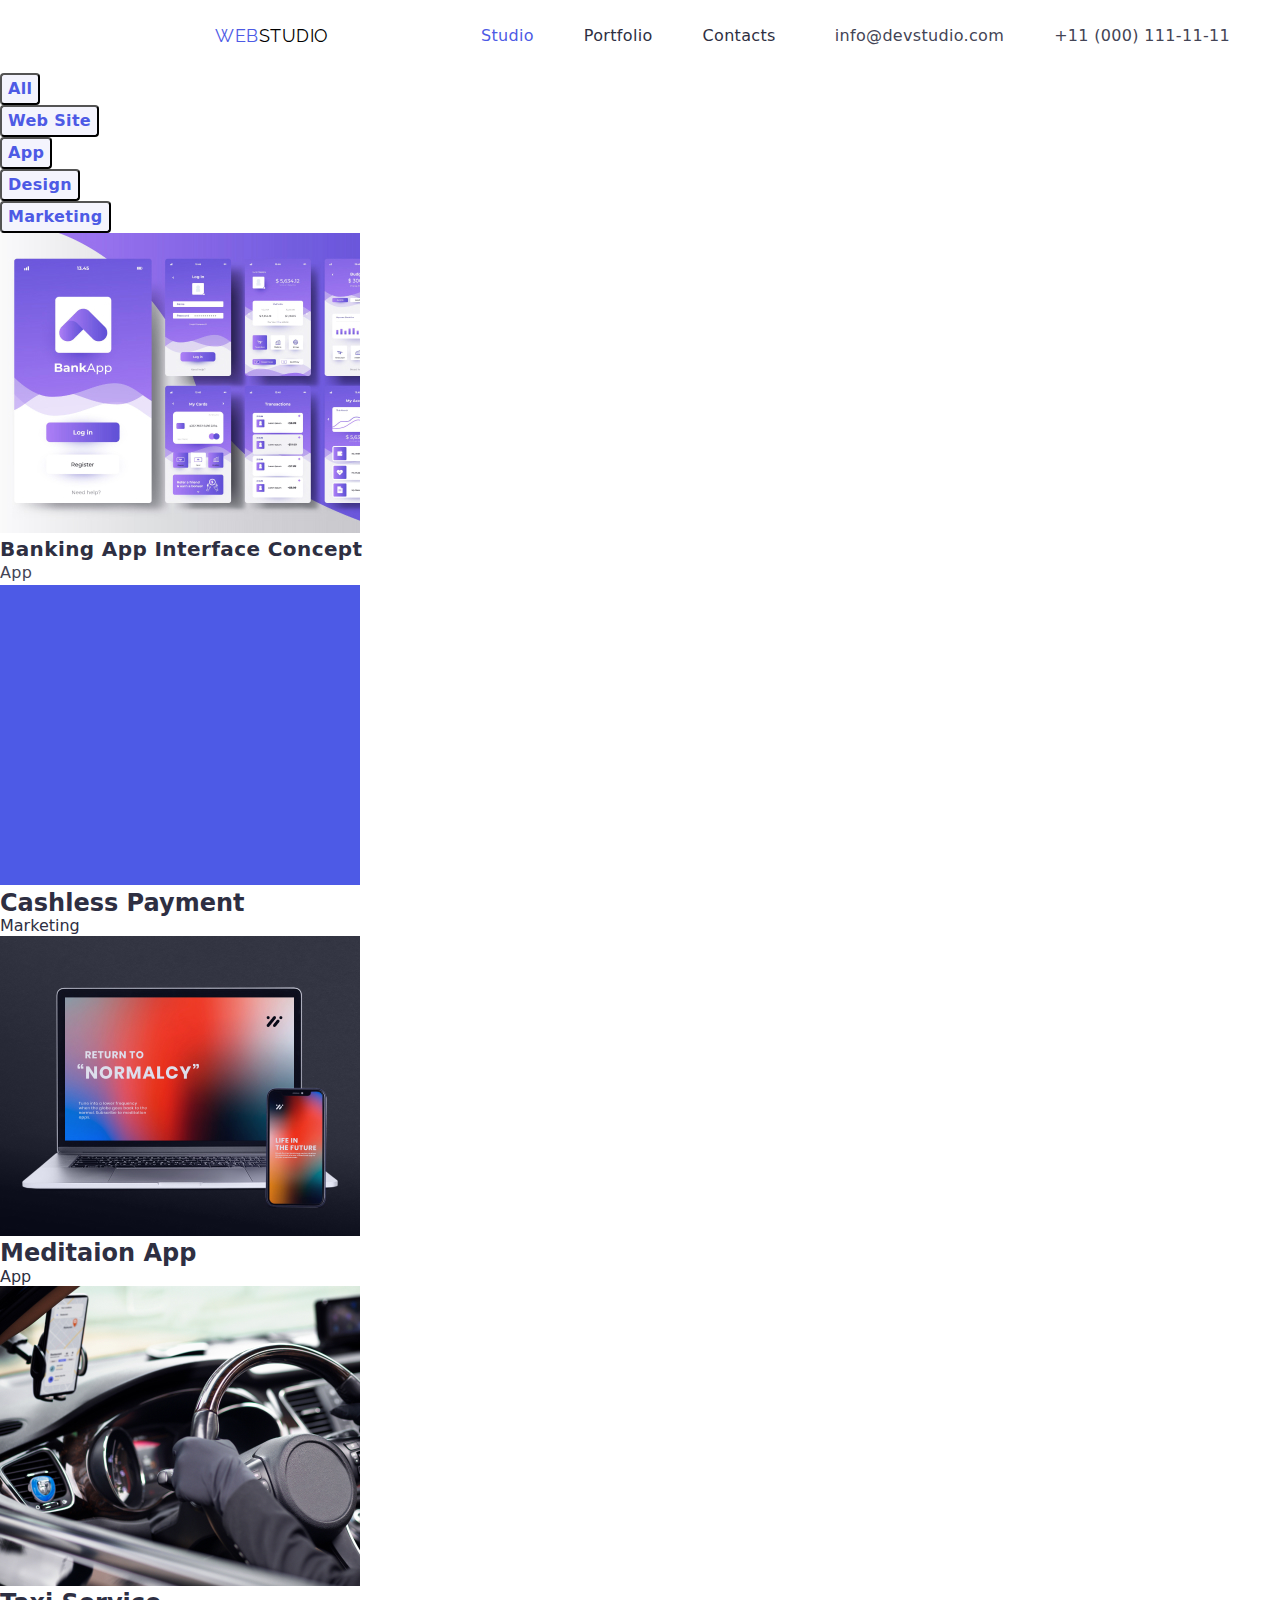
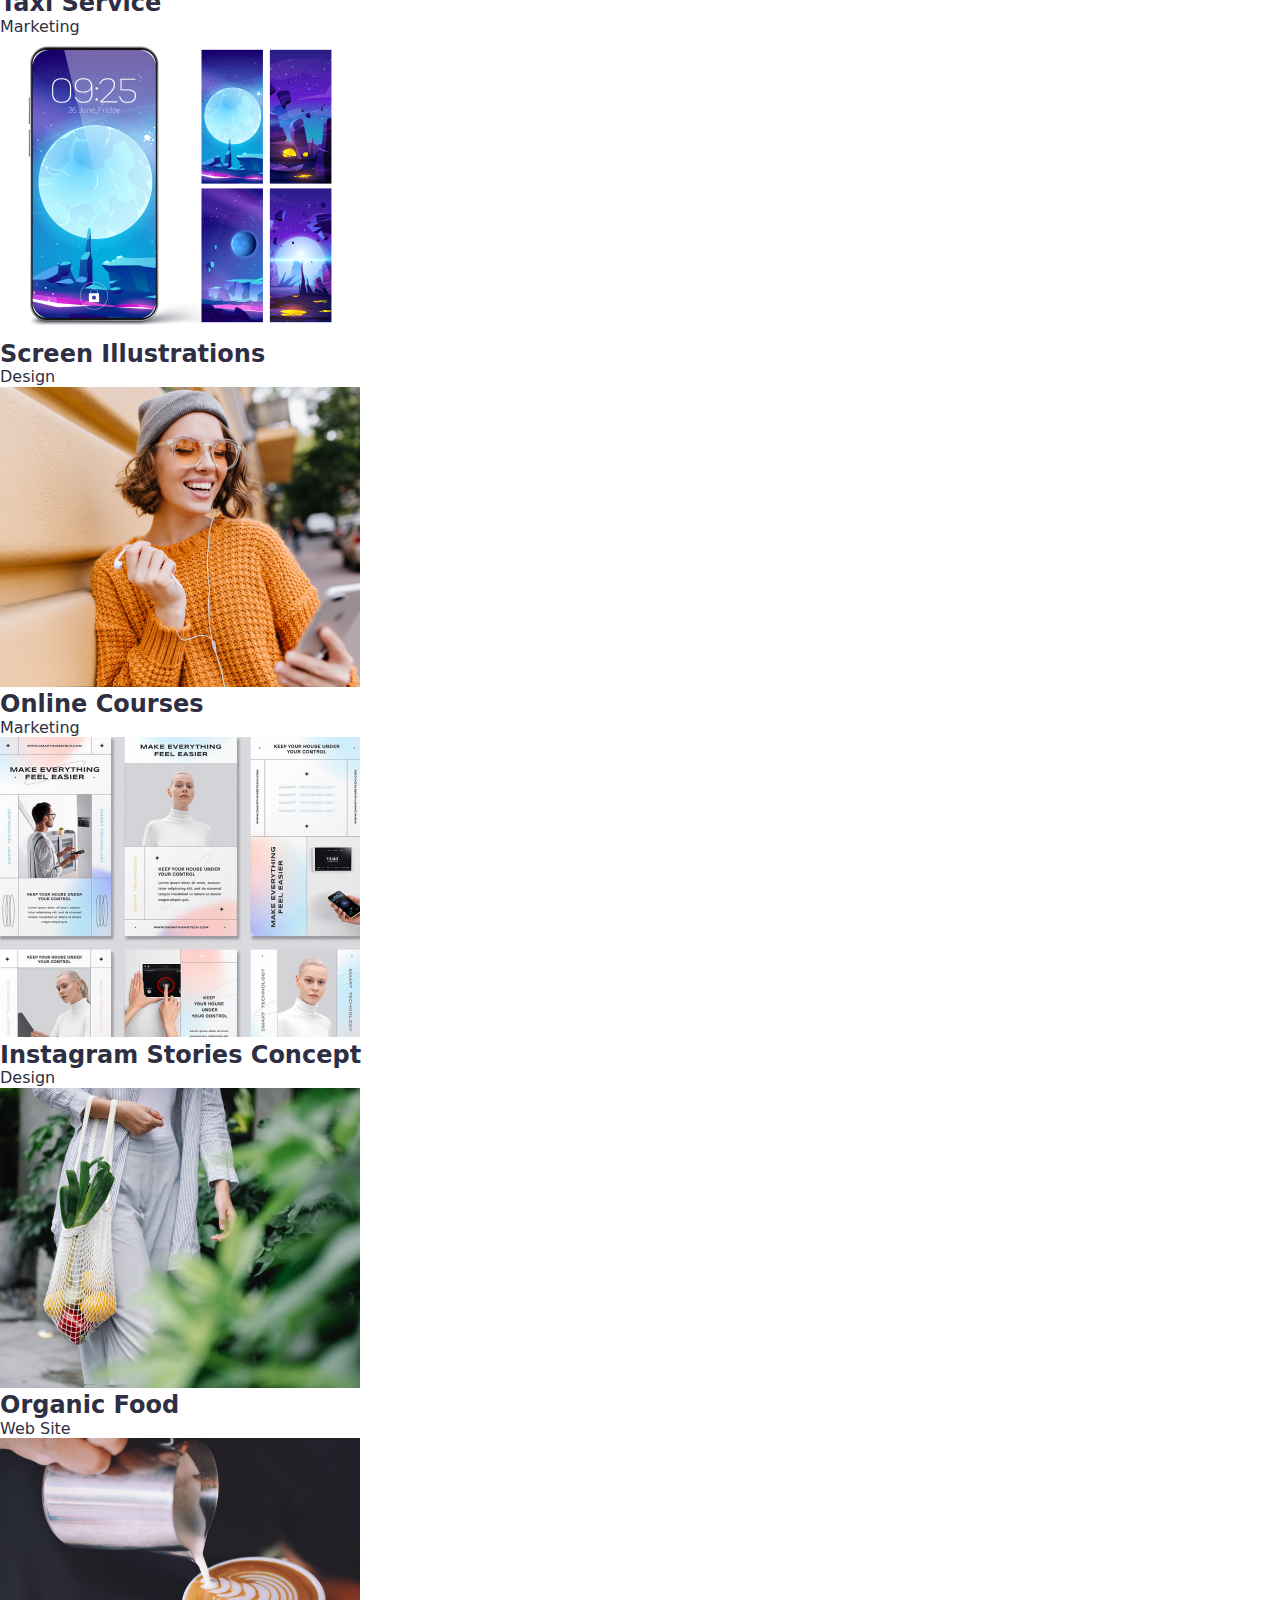
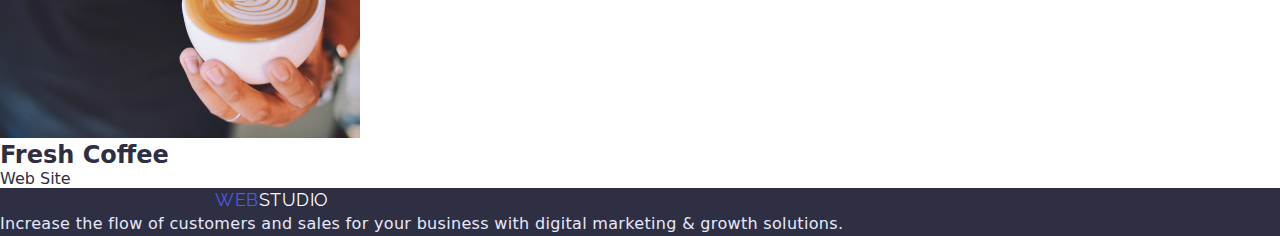
==== portfolio.html @ 8d0db0c6 "HMW77" ====
<!DOCTYPE html>
<html lang="en">
  <head>
    <meta charset="UTF-8" />
    <meta http-equiv="X-UA-Compatible" content="IE=edge" />
    <meta name="viewport" content="width=device-width, initial-scale=1.0" />
    <title>WebStudio</title>
    <link rel="preconnect" href="https://fonts.googleapis.com" />
    <link rel="preconnect" href="https://fonts.gstatic.com" crossorigin />
    <link
      href="https://fonts.googleapis.com/css2?family=Raleway:wght@700&family=Roboto:wght@400;500;700;900&display=swap"
      rel="stylesheet"
    />
    <link rel="stylesheet" href="./css/styles.css" />
    <link rel="stylesheet" href="https://cdnjs.cloudflare.com/ajax/libs/modern-normalize/1.1.0/modern-normalize.min.css">
  </head>

  <body>
    <!--Шапка сайту-->
    <header class="page-header">
     
      <nav class="container main-nav">
        <a href="./index.html" lang="en" class="logo"><span class="logo-blue">WEB</span>STUDIO</a>
        <ul class="menu-nav list">
          <li><a href="./index.html" class="link current">Studio</a></li>
          <li><a href="./portfolio.html" class="link">Portfolio</a></li>
          <li><a href="./contact.html" class="link">Contacts</a></li>
        </ul>
        <ul class="contact list">
          <li><a href="mailto:info@devstudio.com" class="link">info@devstudio.com</a></li>
          <li><a href="tel:+110001111111" class="link">+11 (000) 111-11-11</a></li>
        </ul>
      </nav>
      
    </nav>
  </header>
  
    <main>
      <section class="section">
        <ul class="filter list">
          <li><button type="button" class="btn">All</button></li>
          <li><button type="button" class="btn">Web Site</button></li>
          <li><button type="button" class="btn">App</button></li>
          <li><button type="button" class="btn">Design</button></li>
          <li><button type="button" class="btn">Marketing </button></li>
        </ul>

        <h1 class="peculiarities-title">Усі роботи</h1>

        <!--   всі роботи треба буде class="projects list"> -->

          <li><div class="projects">
            <img src="./images/work.jpg" alt="Interface Concept" width="360" />
            <h2 class="title">Banking App Interface Concept</h2>
            <p class="title-text">App</p>
          </div>

          </li>
          <li>
            <img src="./images/work1.jpg" alt="Payment" width="360" />
          <h2 class="title">Cashless Payment</h2>
          <p class="title-text">Marketing</p>
          </div>
             
        
          </li>
          <li>
            <img src="./images/work2.jpg" alt="Meditaion App" width="360" />
            <h2 class="title">Meditaion App</h2>
            <p class="title-text">App</p>
          </li>
          <li>
            <img src="./images/work3.jpg" alt="Taxi Service" width="360" />
            <h2 class="title">Taxi Service</h2>
            <p class="title-text">Marketing</p>
          </li>
          <li>
            <img src="./images/work4.jpg" alt="Screen Illustrations" width="360" />
            <h2 class="title">Screen Illustrations</h2>
            <p class="title-text">Design</p>
          </li>
          <li>
            <img
              src="./images/work5.jpg"
              alt="Online Courses"   
              width="360"
            />
            <h2 class="title">Online Courses</h2>
            <p class="title-text">Marketing</p>
          </li>
          <li>
            <img
              src="./images/work6.jpg"
              alt="Instagram Stories Concept"
              width="360"
            />
            <h2 class="title">Instagram Stories Concept</h2>
            <p class="title-text">Design</p>
          </li>
          <li>
            <img src="./images/work7.jpg" alt="Organic Food" width="360" />
            <h2 class="title">Organic Food</h2>
            <p class="title-text">Web Site</p>
          </li>
          <li>
            <img src="./images/work8.jpg" alt="Fresh Coffee" width="360" />
            <h2 class="title">Fresh Coffee</h2>
            <p class="title-text">Web Site</p>
          </li>
        </ul>
      </div>
    </main>


    <!--Футер-->
    <footer class="footer business">
      <a href="./index.html" class="logo"><span class="logo-blue">WEB</span>STUDIO</a>

      <p class="text">Increase the flow of customers and sales for your business with digital marketing & growth solutions.</p>
    </footer>
  </body>
</html>
---- css/styles.css ----
:root {
    --primari-text-color: #2E2F42;
    --title-text-color: #434455;
    --accent-color: #4D5AE5;
    --text-white: #ffffff;
  }
  
  body {
    background-color: var(--text-white);
    color: var(--primari-text-color);
    font-family: Roboto, sans-serif;
    text-decoration: none;
  }
  
  .logo {
    color: #000000;
    font-family: Raleway, sans-serif;
    font-size: 18px;
    line-height: 1.33em;
    letter-spacing: 0.03em;
    text-decoration: none;
  }
  
  .logo .logo-blue {
    color: #4D5AE5;
  }
  
  .list {
    list-style: none;
  }
  
  .menu-nav .link {
    color: var(--primari-text-color);
    font-weight: 500;
    font-size: 16px;
    line-height: 1.5em;
    letter-spacing: 0.02em;
    text-decoration: none;
  }
  
  .menu-nav .link:hover,
  .menu-nav .link:focus {
    color: var(--accent-color);
  }
  
  .menu-nav .link.current {
    color: var(--accent-color);
  }
  
  .contact .link {
    color: var(--title-text-color);
    font-weight: 500;
    font-size: 16px;
    line-height: 1.5em;
    letter-spacing: 0.02em;
    text-decoration: none;
  }
  
  .contact .link:hover,
  .contact .link:focus {
    color: var(--accent-color);
  }
  
  .business {
    background-color: #2E2F42;
  }
  
  .hero-title {
    color: var(--text-white);
    font-weight: 600;
    font-size: 56px;
    line-height: 1.07em;
    text-align: center;
    letter-spacing: 0.06em;
    text-transform: uppercase;
  }
  
  .peculiarities-title {
    position: absolute;
    width: 1px;
    height: 1px;
    margin: -1px;
    border: 0;
    padding: 0;
    white-space: nowrap;
    clip-path: inset(100%);
    clip: rect(0 0 0 0);
    overflow: hidden;
    font-size: 20px;
  }
  
  .features-list .title {
    color: var(--primari-text-color);
    font-size: 20px;
    line-height: 1.2em;
    letter-spacing: 0.03em;
    text-transform: uppercase;
    font-weight: 600;
  }
  
  .features-list .title-text {
    color: var(--title-text-color);
    font-size: 16px;
    line-height: 1.50em;
    letter-spacing: 0.03em;
    font-weight: 400;
    
  }
  
  .our-work-title {
    color: var(--primari-text-color);
    font-size: 36px;
    line-height: 1.11em;
    text-align: center;
    letter-spacing: 0.02em;
    font-weight: 600;
    
  }

  .our-teams {
     background: #f4f4fd;
  }
  
  .our-teams-title {
    color: var(--primari-text-color);
    font-size: 36px;
    line-height: 1.11em;
    text-align: center;
    letter-spacing: 0.02em;
    font-weight: 600;
  }
  
  .teams .title {
    color: var(--primari-text-color);
    font-weight: 500;
    font-size: 20px;
    line-height: 1.2em;
    text-align: center;
    letter-spacing: 0.02em;
    font-weight: 600;
  }
  
  .teams .text {
    color: var(--title-text-color);
    font-size: 16px;
    line-height: 1.5em;
    text-align: center;
    letter-spacing: 0.02em;
    
  }
  
  .btn-primary {
    background-color: var(--accent-color);
    color: var(--text-white);
    font-family: inherit;
    font-weight: 600;
    font-size: 16px;
    line-height: calc(30 / 16);
    display: flex;
    align-items: center;
    text-align: center;
    letter-spacing: 0.06em;
    cursor: pointer;
  }
  
  .btn-primary:hover,
  .btn-primary:focus {
    background-color: #2196f3;
  }
  
  
  .footer .link {
    font-style: normal;
    font-size: 14px;
    line-height: calc(24 / 14);
    letter-spacing: 0.03em;
    color: rgba(255, 255, 255, 0.6);
    text-decoration: none;
  }
  
  .footer .link:hover,
  .footer .link:focus {
    color: var(--accent-color);
  }
  
  .footer .logo {
    color: #ffffff;
  }
  
  .filter .btn {
    color: #4D5AE5;
    background-color: #F4F4FD;
    font-weight: 600;
    font-size: 16px;
    font-family: inherit;
    line-height: calc(26 / 16);
    text-align: center;
    letter-spacing: 0.02em;
    cursor: pointer;
    border-radius: 4px;
  }

  .filter .btn:hover,
  .filter .btn:focus,
  .filter .btn:active {
    color: #FFFFFF;
    background-color: #4D5AE5;
    border-radius: 4px;
    box-shadow: 0px 2px 2px 0px rgba(0, 0, 0, 0.12);

    box-shadow: 0px 1px 2px 0px rgba(0, 0, 0, 0.08);

    box-shadow: 0px 3px 1px 0px rgba(0, 0, 0, 0.1);

  }


  
  .projects .title {
    font-size: 20px;
    line-height: 1.2em;
    letter-spacing: 0.02em;
    font-weight: 600;
  }
  .projects .title-text {
    color: var(--title-text-color);
    font-size: 16px;
    line-height: 1.5em;
    letter-spacing: 0.02em;
  }
 
  .footer .text {
    color: #E7E9FC;
    font-style: normal; 
    font-size: 16px;
    line-height: 1.5em;
    letter-spacing: 0.02em;
    text-decoration: none;
  }

  .footer .text:hover,
  .footer .text:focus {
    color: #2196F3;
    font-style: normal;
    font-size: 16px;
    line-height: 1.5em;
    letter-spacing: 0.02em;
    text-decoration: none;
  }

  .footer li {
    list-style-type: none;
  }

 h1, h2, h3, h4, h5, h6, p, ul {
  padding: 0;
  margin: 0;
  border: 0;
 }

  .hero-title{
  padding-top: 200px;
  padding-bottom: 280px;
  max-width: 696px;
  margin-left: 452px;
    size: 56px;
    line-height: 60px;
   
  
 }
 .hero .btn-primary {
  height: 50px;
  width: 216px;
  left: 692px;
  top: 430px;
  border-radius: 4px;
 place-content: center;
 position: absolute;
}
.menu-nav {
  display: flex;
  
}

.menu-nav li:not(:last-child) {
  margin-right: 50px;
  
}

/* .menu-nav li:last-child {
  margin-right: 0px;
} */
.contact {
  display: flex;
}
.contact .link {
  margin-right: 50px;
}

 .main-nav  {
  display: flex;
  align-items: center;
  justify-content: space-between;
}

.contact li {
  justify-content: flex-end;
}

.logo {
  margin: 24px 93px 25px 215px;
}
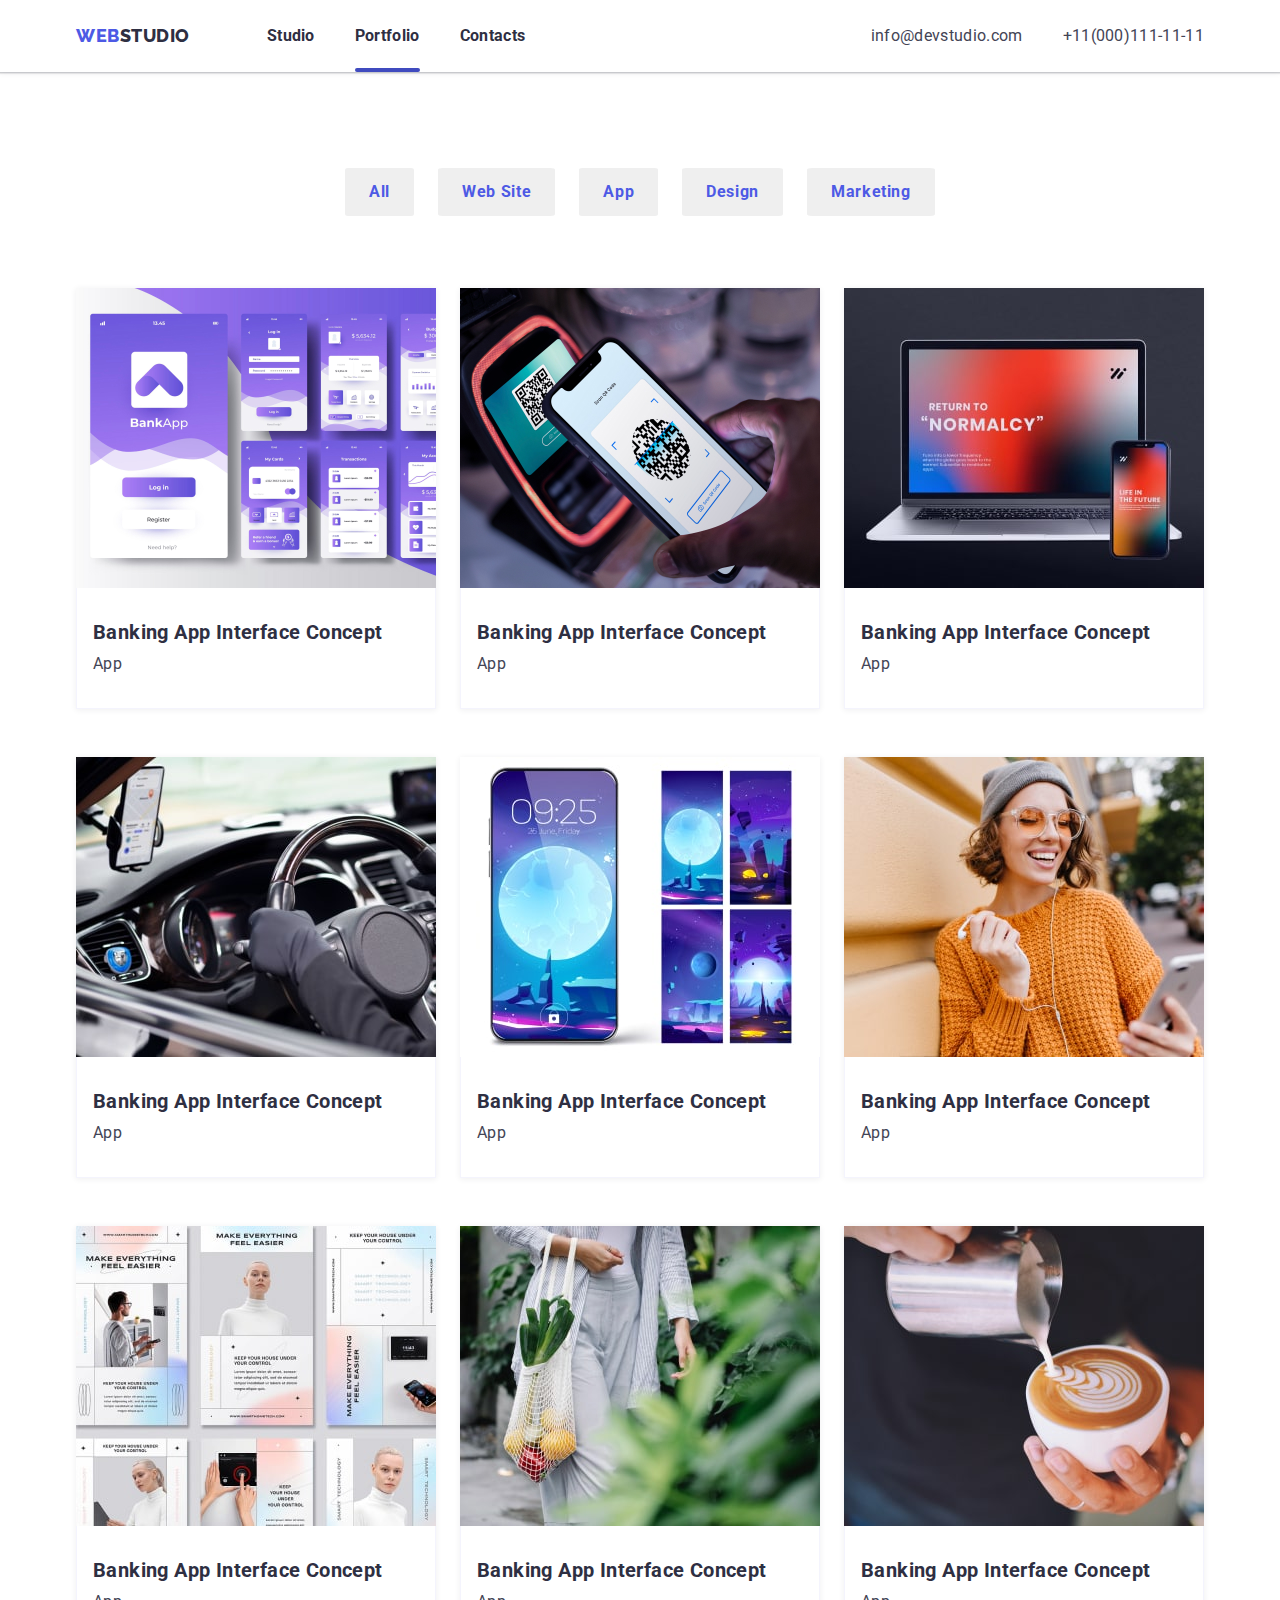
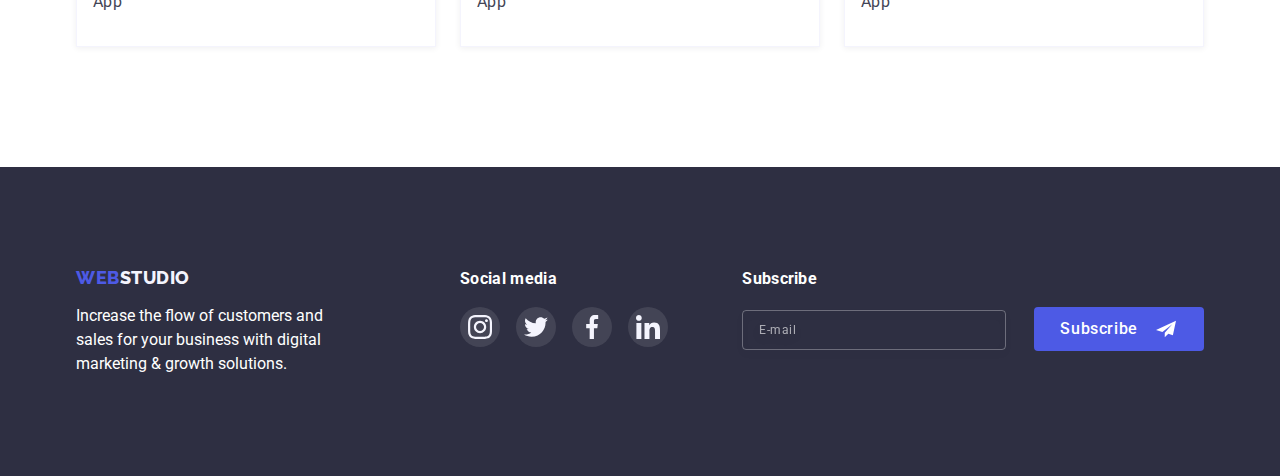
==== commit 2064b436: "HMW7" ====
--- a/portfolio.html
+++ b/portfolio.html
@@ -1,122 +1,398 @@
 <!DOCTYPE html>
 <html lang="en">
-  <head>
-    <meta charset="UTF-8" />
-    <meta http-equiv="X-UA-Compatible" content="IE=edge" />
-    <meta name="viewport" content="width=device-width, initial-scale=1.0" />
-    <title>WebStudio</title>
-    <link rel="preconnect" href="https://fonts.googleapis.com" />
-    <link rel="preconnect" href="https://fonts.gstatic.com" crossorigin />
-    <link
-      href="https://fonts.googleapis.com/css2?family=Raleway:wght@700&family=Roboto:wght@400;500;700;900&display=swap"
-      rel="stylesheet"
-    />
-    <link rel="stylesheet" href="./css/styles.css" />
-    <link rel="stylesheet" href="https://cdnjs.cloudflare.com/ajax/libs/modern-normalize/1.1.0/modern-normalize.min.css">
-  </head>
-
-  <body>
-    <!--Шапка сайту-->
-    <header class="page-header">
-     
-      <nav class="container main-nav">
-        <a href="./index.html" lang="en" class="logo"><span class="logo-blue">WEB</span>STUDIO</a>
-        <ul class="menu-nav list">
-          <li><a href="./index.html" class="link current">Studio</a></li>
-          <li><a href="./portfolio.html" class="link">Portfolio</a></li>
-          <li><a href="./contact.html" class="link">Contacts</a></li>
-        </ul>
-        <ul class="contact list">
-          <li><a href="mailto:info@devstudio.com" class="link">info@devstudio.com</a></li>
-          <li><a href="tel:+110001111111" class="link">+11 (000) 111-11-11</a></li>
-        </ul>
-      </nav>
-      
-    </nav>
-  </header>
-  
-    <main>
-      <section class="section">
-        <ul class="filter list">
-          <li><button type="button" class="btn">All</button></li>
-          <li><button type="button" class="btn">Web Site</button></li>
-          <li><button type="button" class="btn">App</button></li>
-          <li><button type="button" class="btn">Design</button></li>
-          <li><button type="button" class="btn">Marketing </button></li>
-        </ul>
-
-        <h1 class="peculiarities-title">Усі роботи</h1>
-
-        <!--   всі роботи треба буде class="projects list"> -->
-
-          <li><div class="projects">
-            <img src="./images/work.jpg" alt="Interface Concept" width="360" />
-            <h2 class="title">Banking App Interface Concept</h2>
-            <p class="title-text">App</p>
-          </div>
-
-          </li>
-          <li>
-            <img src="./images/work1.jpg" alt="Payment" width="360" />
-          <h2 class="title">Cashless Payment</h2>
-          <p class="title-text">Marketing</p>
-          </div>
-             
-        
-          </li>
-          <li>
-            <img src="./images/work2.jpg" alt="Meditaion App" width="360" />
-            <h2 class="title">Meditaion App</h2>
-            <p class="title-text">App</p>
-          </li>
-          <li>
-            <img src="./images/work3.jpg" alt="Taxi Service" width="360" />
-            <h2 class="title">Taxi Service</h2>
-            <p class="title-text">Marketing</p>
-          </li>
-          <li>
-            <img src="./images/work4.jpg" alt="Screen Illustrations" width="360" />
-            <h2 class="title">Screen Illustrations</h2>
-            <p class="title-text">Design</p>
-          </li>
-          <li>
-            <img
-              src="./images/work5.jpg"
-              alt="Online Courses"   
-              width="360"
-            />
-            <h2 class="title">Online Courses</h2>
-            <p class="title-text">Marketing</p>
-          </li>
-          <li>
-            <img
-              src="./images/work6.jpg"
-              alt="Instagram Stories Concept"
-              width="360"
-            />
-            <h2 class="title">Instagram Stories Concept</h2>
-            <p class="title-text">Design</p>
-          </li>
-          <li>
-            <img src="./images/work7.jpg" alt="Organic Food" width="360" />
-            <h2 class="title">Organic Food</h2>
-            <p class="title-text">Web Site</p>
-          </li>
-          <li>
-            <img src="./images/work8.jpg" alt="Fresh Coffee" width="360" />
-            <h2 class="title">Fresh Coffee</h2>
-            <p class="title-text">Web Site</p>
-          </li>
-        </ul>
-      </div>
-    </main>
-
-
-    <!--Футер-->
-    <footer class="footer business">
-      <a href="./index.html" class="logo"><span class="logo-blue">WEB</span>STUDIO</a>
-
-      <p class="text">Increase the flow of customers and sales for your business with digital marketing & growth solutions.</p>
-    </footer>
-  </body>
+
+<head>
+	<meta charset="UTF-8">
+	<meta http-equiv="X-UA-Compatible" content="IE=edge">
+	<meta name="viewport" content="width=device-width, initial-scale=1.0">
+	<title>Portfolio</title>
+	<link rel="preconnect" href="https://fonts.googleapis.com">
+	<link rel="preconnect" href="https://fonts.gstatic.com" crossorigin>
+	<link
+		href="https://fonts.googleapis.com/css2?family=Raleway:wght@700;800&family=Roboto:wght@400;500;700;900&display=swap"
+		rel="stylesheet">
+	<link rel="stylesheet"
+		href="https://cdnjs.cloudflare.com/ajax/libs/modern-normalize/1.1.0/modern-normalize.min.css" />
+
+	<link rel="stylesheet" href="./css/styles.css">
+</head>
+
+<body>
+	<header class="header">
+		<div class="container main-nav">
+			<div class="container-link">
+				<a class="link" href="./index.html"><span class="logo-header1">WEB</span><span
+						class="logo-header2">STUDIO</span></a>
+			</div>
+			<nav class="navigation">
+				<ul class="header-list list">
+					<li class="header-item">
+						<a class="nav-link" href="./index.html">Studio</a>
+					</li>
+					<li class="header-item">
+						<a class="nav-link link-underline" href="./portfolio.html">Portfolio</a>
+					</li>
+					<li class="header-item">
+						<a class="nav-link" href="#">Contacts</a>
+					</li>
+				</ul>
+			</nav>
+			<button class="button-header-open js-open-menu">
+				<svg class="burger-button">
+					<use href="./images/symbol-defs2 (2).svg#menu_btn"></use>
+				</svg>
+			</button>
+			<ul class="authefication-list list">
+				<li class="authefication-item">
+					<a class="authefication" href="mailto:info@devstudio.com">info@devstudio.com</a>
+				</li>
+				<li class="authefication-item">
+					<a class="authefication" href="telto:+11 (000) 11191111">+11(000)111-11-11</a>
+				</li>
+			</ul>
+		</div>
+		<div class="mobile-menu js-menu-container">
+			<div class="container mobile-menu-container">
+				<button class="close-button-burger js-close-menu">
+					<svg class="close-burger">
+						<use href="./images/close-button.svg#icon-close-button"></use>
+					</svg>
+				</button>
+				<div class="nav-burger">
+					<nav>
+						<ul class="list-item-burger">
+							<li class="nav-link-burger"><a class="link" href="./index.html">Studio</a></li>
+							<li class="nav-link-burger"><a class="link" href="./portfolio.html">Portfolio</a></li>
+							<li class="nav-link-burger"><a class="link" href="#">Contacts</a></li>
+						</ul>
+					</nav>
+				</div>
+				<div class="auntefication-burger">
+					<ul>
+						<li class="link-mobile-burger"><a class="link" href="telto:+11 (000) 111-11-11">+11 (000)
+								111-11-11</a></li>
+						<li class="link-email-burger"><a class="link"
+								href="mailto:info@devstudio.com">info@devstudio.com</a></li>
+					</ul>
+				</div>
+				<div class="burger-pos-menu">
+					<ul class="burger-icon-list">
+						<li class="item-burger-icon"><a class="icon-burger-link" href="#">
+								<svg class="icon-burger-menu">
+									<use href="./images/symbol-defs2 (2).svg#icon-instagramteam"></use>
+								</svg>
+							</a>
+						</li>
+						<li class="item-burger-icon"><a class="icon-burger-link" href="#">
+								<svg class="icon-burger-menu">
+									<use href="./images/symbol-defs2 (2).svg#icon-twiterteam"></use>
+								</svg>
+							</a>
+						</li>
+						<li class="item-burger-icon"><a class="icon-burger-link" href="#">
+								<svg class="icon-burger-menu">
+									<use href="./images/symbol-defs2 (2).svg#icon-facebookteam"></use>
+								</svg>
+							</a>
+						</li>
+						<li class="item-burger-icon"><a class="icon-burger-link" href="#">
+								<svg class="icon-burger-menu">
+									<use href="./images/symbol-defs2 (2).svg#icon-linkedinteam"></use>
+								</svg>
+							</a>
+						</li>
+					</ul>
+				</div>
+			</div>
+		</div>
+	</header>
+	<main>
+		<section class="potfolio">
+			<div class="container">
+				<h1 class="potfolio-title visually-hidden">Portfolio</h1>
+				<ul class="potfolio-list list">
+					<li class="butons-item">
+						<button type="button" class="button-all">All</button>
+					</li>
+					<li class="butons-item">
+						<button type="button" class="button-website">Web Site</button>
+					</li>
+					<li class="butons-item">
+						<button type="button" class="button-app">App</button>
+					</li>
+					<li class="butons-item">
+						<button type="button" class="button-design">Design</button>
+					</li>
+					<li class="butons-item">
+						<button type="button" class="button-marketing">Marketing</button>
+					</li>
+				</ul>
+
+				<ul class="portfolio-img list">
+
+					<li class="portfolio-item-img">
+						<a class="portfolio-link" href="#">
+							<div class="overlay">
+								<img srcset="
+									./images/portfolio1x.jpg 360w,
+									./images/portfolio2x.jpg 720w
+								"
+								src="./images/portfolio1.jpg"
+								sizes="(min-width: 1200px) 33vw,(min-width:768px) and (max-width: 1200px) 50vw,(max-width: 767px) 100vw, 100vw">
+								<div class="box-slyde">
+									<p class="content-slyde">14 Stylish and User-Friendly App Design Concepts · Task
+										Manager
+										App · Calorie Tracker App · Exotic Fruit Ecommerce App · Cloud Storage App
+									</p>
+								</div>
+							</div>
+							<div class="content-portfolio-cards">
+								<h2 class="title-portfolio-list">Banking App Interface Concept</h2>
+								<p class="filter-name">App</p>
+							</div>
+						</a>
+					</li>
+					<li class="portfolio-item-img">
+						<a class="portfolio-link" href="#">
+							<div class="overlay">
+								<img srcset="
+									./images/portfolio2 1x.jpg 360w,
+									./images/portfolio2 2x.jpg 720w
+								"
+								src="./images/photo22.jpg"
+								sizes="(min-width: 1200px) 33vw,(min-width=768px) and (max-width: 1200px) 50vw,(max-width: 767px) 100vw, 100vw">
+								<div class="box-slyde">
+									<p class="content-slyde">14 Stylish and User-Friendly App Design Concepts · Task
+										Manager
+										App · Calorie Tracker App · Exotic Fruit Ecommerce App · Cloud Storage App
+									</p>
+								</div>
+							</div>
+							<div class="content-portfolio-cards">
+								<h2 class="title-portfolio-list">Banking App Interface Concept</h2>
+								<p class="filter-name">App</p>
+							</div>
+						</a>
+					</li>
+					<li class="portfolio-item-img">
+						<a class="portfolio-link" href="#">
+							<div class="overlay">
+								<img srcset="
+									./images/portfolio3 1x.jpg 360w,
+									./images/portfolio3 2x.jpg 720w
+								"
+								src="./images/portfolio3.jpg"
+								sizes="(min-width: 1200px) 33vw,(min-width=768px) and (max-width: 1200px) 50vw,(max-width: 767px) 100vw, 100vw">
+								<div class="box-slyde">
+									<p class="content-slyde">14 Stylish and User-Friendly App Design Concepts · Task
+										Manager
+										App · Calorie Tracker App · Exotic Fruit Ecommerce App · Cloud Storage App
+									</p>
+								</div>
+							</div>
+							<div class="content-portfolio-cards">
+								<h2 class="title-portfolio-list">Banking App Interface Concept</h2>
+								<p class="filter-name">App</p>
+							</div>
+						</a>
+					</li>
+					<li class="portfolio-item-img">
+						<a class="portfolio-link" href="#">
+							<div class="overlay">
+								<img srcset="
+									./images/portfolio4 1x.jpg 360w,
+									./images/portfolio4 2x.jpg 720w
+								"
+								src="./images/portfolio4.jpg"
+								sizes="(min-width: 1200px) 33vw,(min-width=768px) and (max-width: 1200px) 50vw,(max-width: 767px) 100vw, 100vw">
+								<div class="box-slyde">
+									<p class="content-slyde">14 Stylish and User-Friendly App Design Concepts · Task
+										Manager
+										App · Calorie Tracker App · Exotic Fruit Ecommerce App · Cloud Storage App
+									</p>
+								</div>
+							</div>
+							<div class="content-portfolio-cards">
+								<h2 class="title-portfolio-list">Banking App Interface Concept</h2>
+								<p class="filter-name">App</p>
+							</div>
+						</a>
+					</li>
+					<li class="portfolio-item-img">
+						<a class="portfolio-link" href="#">
+							<div class="overlay">
+									<img srcset="
+									./images/portfolio5 1x.jpg 360w,
+									./images/portfolio5 2x.jpg 720w
+								"
+								src="./images/portfolio5.jpg"
+								sizes="(min-width: 1200px) 33vw,(min-width=768px) and (max-width: 1200px) 50vw,(max-width: 767px) 100vw, 100vw">
+								<div class="box-slyde">
+									<p class="content-slyde">14 Stylish and User-Friendly App Design Concepts · Task
+										Manager
+										App · Calorie Tracker App · Exotic Fruit Ecommerce App · Cloud Storage App
+									</p>
+								</div>
+							</div>
+							<div class="content-portfolio-cards">
+								<h2 class="title-portfolio-list">Banking App Interface Concept</h2>
+								<p class="filter-name">App</p>
+							</div>
+						</a>
+					</li>
+					<li class="portfolio-item-img">
+						<a class="portfolio-link" href="#">
+							<div class="overlay">
+									<img srcset="
+									./images/portfolio6 1x.jpg 360w,
+									./images/portfolio6 2x.jpg 720w
+								"
+								src="./images/portfolio6.jpg"
+								sizes="(min-width: 1200px) 33vw,(min-width=768px) and (max-width: 1200px) 50vw,(max-width: 767px) 100vw, 100vw">
+								<div class="box-slyde">
+									<p class="content-slyde">14 Stylish and User-Friendly App Design Concepts · Task
+										Manager
+										App · Calorie Tracker App · Exotic Fruit Ecommerce App · Cloud Storage App
+									</p>
+								</div>
+							</div>
+							<div class="content-portfolio-cards">
+								<h2 class="title-portfolio-list">Banking App Interface Concept</h2>
+								<p class="filter-name">App</p>
+							</div>
+						</a>
+					</li>
+					<li class="portfolio-item-img">
+						<a class="portfolio-link" href="#">
+							<div class="overlay">
+									<img srcset="
+									./images/portfolio7 1x.jpg 360w,
+									./images/portfolio7 2x.jpg 720w
+								"
+								src="./images/portfolio7.jpg"
+								sizes="(min-width: 1200px) 33vw,(min-width=768px) and (max-width: 1200px) 50vw,(max-width: 767px) 100vw, 100vw">
+								<div class="box-slyde">
+									<p class="content-slyde">14 Stylish and User-Friendly App Design Concepts · Task
+										Manager
+										App · Calorie Tracker App · Exotic Fruit Ecommerce App · Cloud Storage App
+									</p>
+								</div>
+							</div>
+							<div class="content-portfolio-cards">
+								<h2 class="title-portfolio-list">Banking App Interface Concept</h2>
+								<p class="filter-name">App</p>
+							</div>
+						</a>
+					</li>
+					<li class="portfolio-item-img">
+						<a class="portfolio-link" href="#">
+							<div class="overlay">
+									<img srcset="
+									./images/portfolio8 1x.jpg 360w,
+									./images/portfolio8 2x.jpg 720w
+								"
+								src="./images/portfolio8.jpg"
+								sizes="(min-width: 1200px) 33vw,(min-width=768px) and (max-width: 1200px) 50vw,(max-width: 767px) 100vw, 100vw">
+								<div class="box-slyde">
+									<p class="content-slyde">14 Stylish and User-Friendly App Design Concepts · Task
+										Manager
+										App · Calorie Tracker App · Exotic Fruit Ecommerce App · Cloud Storage App
+									</p>
+								</div>
+							</div>
+							<div class="content-portfolio-cards">
+								<h2 class="title-portfolio-list">Banking App Interface Concept</h2>
+								<p class="filter-name">App</p>
+							</div>
+						</a>
+					</li>
+					<li class="portfolio-item-img">
+						<a class="portfolio-link" href="#">
+							<div class="overlay">
+									<img srcset="
+									./images/portfolio9 1x.jpg 360w,
+									./images/portfolio9 2x.jpg 720w
+								"
+								src="./images/portfolio9.jpg"
+								sizes="(min-width: 1200px) 33vw,(min-width=768px) and (max-width: 1200px) 50vw,(max-width: 767px) 100vw, 100vw">
+								<div class="box-slyde">
+									<p class="content-slyde">14 Stylish and User-Friendly App Design Concepts · Task
+										Manager
+										App · Calorie Tracker App · Exotic Fruit Ecommerce App · Cloud Storage App
+									</p>
+								</div>
+							</div>
+							<div class="content-portfolio-cards">
+								<h2 class="title-portfolio-list">Banking App Interface Concept</h2>
+								<p class="filter-name">App</p>
+							</div>
+						</a>
+					</li>
+				</ul>
+			</div>
+		</section>
+	</main>
+	<footer class="footer">
+		<div class="footer-container container">
+			<div class="footer-contant">
+				<a class="link" href="./index.html"><span class="web-footer">WEB</span><span
+						class="studio-footer">STUDIO</span></a>
+				<p class="footer-paragraph">Increase the flow of customers and sales for your business with
+					digital marketing & growth solutions.
+				</p>
+			</div>
+			<div class="social-media">
+				<p class="footer-header"> Social media</p>
+				<div class="footer-container-icons">
+					<ul class="social-list list">
+						<li class="social-item">
+							<a href="#" class="link-icons">
+								<svg class="icon-svg-footer">
+									<use href="./images/symbol-defs2 (2).svg#icon-instagram-2"></use>
+								</svg>
+							</a>
+						</li>
+						<li class="social-item list">
+							<a href="#" class="link-icons">
+								<svg class="icon-svg-footer">
+									<use href="./images/symbol-defs2 (2).svg#icon-twitter-1"></use>
+								</svg>
+							</a>
+						</li>
+						<li class="social-item list">
+							<a href="#" class="link-icons">
+								<svg class="icon-svg-footer">
+									<use href="./images/symbol-defs2 (2).svg#icon-facebook-1"></use>
+								</svg>
+							</a>
+						</li>
+						<li class="social-item list">
+							<a href="#" class="link-icons">
+								<svg class="icon-svg-footer">
+									<use href="./images/symbol-defs2 (2).svg#icon-linkedin-1"></use>
+								</svg>
+							</a>
+						</li>
+					</ul>
+				</div>
+			</div>
+			<div class="box-subscribe">
+				<p class="footer-header">Subscribe</p>
+				<form class="form-footer">
+					<input class="input-email" type="email" name="subscribe" placeholder="E-mail" />
+					<div class="position-button-subscribe">
+						<button class="button-subscribe" type="submit">Subscribe
+							<svg class="subscribe-icon">
+								<use href="./images/symbol-defs2 (2).svg#icon-subscribe-svg"></use>
+							</svg>
+						</button>
+					</div>
+				</form>
+			</div>
+		</div>
+
+	</footer>
+	<script src="./js/mobile-menu.js"></script>
+</body>
+
 </html>--- a/css/styles.css
+++ b/css/styles.css
@@ -1,312 +1,3963 @@
 :root {
-    --primari-text-color: #2E2F42;
-    --title-text-color: #434455;
-    --accent-color: #4D5AE5;
-    --text-white: #ffffff;
-  }
-  
-  body {
-    background-color: var(--text-white);
-    color: var(--primari-text-color);
-    font-family: Roboto, sans-serif;
-    text-decoration: none;
-  }
-  
-  .logo {
-    color: #000000;
-    font-family: Raleway, sans-serif;
-    font-size: 18px;
-    line-height: 1.33em;
-    letter-spacing: 0.03em;
-    text-decoration: none;
-  }
-  
-  .logo .logo-blue {
-    color: #4D5AE5;
-  }
-  
-  .list {
-    list-style: none;
-  }
-  
-  .menu-nav .link {
-    color: var(--primari-text-color);
-    font-weight: 500;
-    font-size: 16px;
-    line-height: 1.5em;
-    letter-spacing: 0.02em;
-    text-decoration: none;
-  }
-  
-  .menu-nav .link:hover,
-  .menu-nav .link:focus {
-    color: var(--accent-color);
-  }
-  
-  .menu-nav .link.current {
-    color: var(--accent-color);
-  }
-  
-  .contact .link {
-    color: var(--title-text-color);
-    font-weight: 500;
-    font-size: 16px;
-    line-height: 1.5em;
-    letter-spacing: 0.02em;
-    text-decoration: none;
-  }
-  
-  .contact .link:hover,
-  .contact .link:focus {
-    color: var(--accent-color);
-  }
-  
-  .business {
-    background-color: #2E2F42;
-  }
-  
-  .hero-title {
-    color: var(--text-white);
-    font-weight: 600;
-    font-size: 56px;
-    line-height: 1.07em;
-    text-align: center;
-    letter-spacing: 0.06em;
-    text-transform: uppercase;
-  }
-  
-  .peculiarities-title {
-    position: absolute;
-    width: 1px;
-    height: 1px;
-    margin: -1px;
-    border: 0;
-    padding: 0;
-    white-space: nowrap;
-    clip-path: inset(100%);
-    clip: rect(0 0 0 0);
-    overflow: hidden;
-    font-size: 20px;
-  }
-  
-  .features-list .title {
-    color: var(--primari-text-color);
-    font-size: 20px;
-    line-height: 1.2em;
-    letter-spacing: 0.03em;
-    text-transform: uppercase;
-    font-weight: 600;
-  }
-  
-  .features-list .title-text {
-    color: var(--title-text-color);
-    font-size: 16px;
-    line-height: 1.50em;
-    letter-spacing: 0.03em;
-    font-weight: 400;
-    
-  }
-  
-  .our-work-title {
-    color: var(--primari-text-color);
-    font-size: 36px;
-    line-height: 1.11em;
-    text-align: center;
-    letter-spacing: 0.02em;
-    font-weight: 600;
-    
-  }
-
-  .our-teams {
-     background: #f4f4fd;
-  }
-  
-  .our-teams-title {
-    color: var(--primari-text-color);
-    font-size: 36px;
-    line-height: 1.11em;
-    text-align: center;
-    letter-spacing: 0.02em;
-    font-weight: 600;
-  }
-  
-  .teams .title {
-    color: var(--primari-text-color);
-    font-weight: 500;
-    font-size: 20px;
-    line-height: 1.2em;
-    text-align: center;
-    letter-spacing: 0.02em;
-    font-weight: 600;
-  }
-  
-  .teams .text {
-    color: var(--title-text-color);
-    font-size: 16px;
-    line-height: 1.5em;
-    text-align: center;
-    letter-spacing: 0.02em;
-    
-  }
-  
-  .btn-primary {
-    background-color: var(--accent-color);
-    color: var(--text-white);
-    font-family: inherit;
-    font-weight: 600;
-    font-size: 16px;
-    line-height: calc(30 / 16);
-    display: flex;
-    align-items: center;
-    text-align: center;
-    letter-spacing: 0.06em;
-    cursor: pointer;
-  }
-  
-  .btn-primary:hover,
-  .btn-primary:focus {
-    background-color: #2196f3;
-  }
-  
-  
-  .footer .link {
-    font-style: normal;
-    font-size: 14px;
-    line-height: calc(24 / 14);
-    letter-spacing: 0.03em;
-    color: rgba(255, 255, 255, 0.6);
-    text-decoration: none;
-  }
-  
-  .footer .link:hover,
-  .footer .link:focus {
-    color: var(--accent-color);
-  }
-  
-  .footer .logo {
-    color: #ffffff;
-  }
-  
-  .filter .btn {
-    color: #4D5AE5;
-    background-color: #F4F4FD;
-    font-weight: 600;
-    font-size: 16px;
-    font-family: inherit;
-    line-height: calc(26 / 16);
-    text-align: center;
-    letter-spacing: 0.02em;
-    cursor: pointer;
-    border-radius: 4px;
-  }
-
-  .filter .btn:hover,
-  .filter .btn:focus,
-  .filter .btn:active {
-    color: #FFFFFF;
-    background-color: #4D5AE5;
-    border-radius: 4px;
-    box-shadow: 0px 2px 2px 0px rgba(0, 0, 0, 0.12);
-
-    box-shadow: 0px 1px 2px 0px rgba(0, 0, 0, 0.08);
-
-    box-shadow: 0px 3px 1px 0px rgba(0, 0, 0, 0.1);
-
-  }
-
-
-  
-  .projects .title {
-    font-size: 20px;
-    line-height: 1.2em;
-    letter-spacing: 0.02em;
-    font-weight: 600;
-  }
-  .projects .title-text {
-    color: var(--title-text-color);
-    font-size: 16px;
-    line-height: 1.5em;
-    letter-spacing: 0.02em;
-  }
- 
-  .footer .text {
-    color: #E7E9FC;
-    font-style: normal; 
-    font-size: 16px;
-    line-height: 1.5em;
-    letter-spacing: 0.02em;
-    text-decoration: none;
-  }
-
-  .footer .text:hover,
-  .footer .text:focus {
-    color: #2196F3;
-    font-style: normal;
-    font-size: 16px;
-    line-height: 1.5em;
-    letter-spacing: 0.02em;
-    text-decoration: none;
-  }
-
-  .footer li {
-    list-style-type: none;
-  }
-
- h1, h2, h3, h4, h5, h6, p, ul {
+  --buton-color: #4D5AE5;
+  --primary-text-color: #2E2F42;
+  --secondary-text-color: #434455;
+  --buttons-color-hover: #FFFFFF;
+  --buttons-background-color-hover: #4D5AE5;
+  --complementary-color: #E5E5E5;
+  --complementary-color2: #F4F4FD;
+  --primary-font: "Roboto";
+  --secondary-background: "Raleway";
+
+
+}
+
+.section {
+    padding-top: 96px;
+    padding-bottom: 96px;
+}
+
+@media screen and (min-width: 1200px) {
+    .section {
+        padding-top: 120px;
+        padding-bottom: 120px;
+    }
+}
+
+body {
+  font-family: var(--primary-font);
+  background-color: var(--buttons-color-hover);
+  color: var(--primary-text-color);
+}
+
+ul {
   padding: 0;
   margin: 0;
+}
+
+
+.centered {
+  text-align: center;
+}
+
+img {
+  display: block;
+  max-width: 100%;
+  height: auto;
+}
+
+.list {
+  padding: 0;
+  margin: 0;
+  text-decoration: none;
+  list-style: none;
+}
+
+.link {
+  text-decoration: none;
+  list-style: none;
+}
+
+h1,
+h2,
+h3,
+h4,
+h5,
+h6,
+p {
+  margin-top: 0;
+  margin-bottom: 0;
+}
+
+.visually-hidden {
+  position: absolute;
+  width: 1px;
+  height: 1px;
+  margin: -1px;
   border: 0;
- }
-
-  .hero-title{
-  padding-top: 200px;
-  padding-bottom: 280px;
-  max-width: 696px;
-  margin-left: 452px;
-    size: 56px;
-    line-height: 60px;
-   
-  
- }
- .hero .btn-primary {
-  height: 50px;
-  width: 216px;
-  left: 692px;
-  top: 430px;
-  border-radius: 4px;
- place-content: center;
- position: absolute;
+  padding: 0;
+  white-space: nowrap;
+  clip-path: inset(100%);
+  clip: rect(0 0 0 0);
+  overflow: hidden;
 }
-.menu-nav {
-  display: flex;
-  
+
+/* -------------------ADAPTIVE--------------------------------- */
+
+.container {
+  padding: 0px 15px;
+  margin: 0 auto;
+
 }
 
-.menu-nav li:not(:last-child) {
-  margin-right: 50px;
-  
+/* -------------------------Screen Mobile----------------------------- */
+
+@media screen and (max-width: 767px) {
+  .container {
+      margin-right: auto;
+      margin-left: auto;
+  }
+
+  /* HEADER */
+  .mobile-menu {
+      position: fixed;
+      width: 100%;
+      height: 100%;
+      background-color: #FFFFFF;
+      box-shadow: 0px 2px 1px rgba(46, 47, 66, 0.08), 0px 1px 1px rgba(46, 47, 66, 0.16), 0px 1px 6px rgba(46, 47, 66, 0.08);
+      top: 0;
+      left: 0;
+      z-index: 10;
+
+      opacity: 0;
+      visibility: hidden;
+      pointer-events: none;
+      transition: opacity 500ms linear, visibility 500ms linear;
+  }
+
+  .mobile-menu.is-open {
+      display: block;
+      opacity: 1;
+      visibility: visible;
+      pointer-events: auto;
+  }
+
+  .mobile-menu-container {
+      position: relative;
+      display: flex;
+      flex-direction: column;
+      justify-content: space-around;
+      padding-left: 40px;
+      padding-right: 40px;
+      padding-top: 80px;
+      padding-bottom: 40px;
+  }
+
+  .close-button-burger {
+    position: absolute;
+    border: 1px solid rgba(0, 0, 0, 0.1);
+    border-radius: 50%;
+    width: 24px;
+    height: 24px;
+    top: 24px;
+    right: 24px;
+    display: flex;
+    justify-content: center;
+    align-items: center;
+    cursor: pointer;
+    background-color: #E7E9FC;
+    transition: border 250ms cubic-bezier(0.4, 0, 0.2, 1), background-color 250ms cubic-bezier(0.4, 0, 0.2, 1), fill 250ms cubic-bezier(0.4, 0, 0.2, 1);
+      /* position: absolute;
+      display: flex;
+      justify-content: center;
+      align-items: center;
+      width: 24px;
+      height: 24px;
+      top: 40px;
+      right: 15px;
+      border-radius: 50%;
+      line-height: 0;
+      border: 1px solid rgba(0, 0, 0, 0.1); */
+  }
+
+  .close-burger {
+    display: block;
+      width: 8px;
+      height: 8px;
+  }
+
+  .button-header-open {
+      background-color: transparent;
+      padding: 0;
+      border: none;
+      line-height: 0;
+  }
+
+  .nav-link-burger:last-child {
+      margin-bottom: 0px;
+  }
+
+  .nav-burger {
+      margin-bottom: 284px;
+  }
+
+  .nav-link-burger {
+      color: var(--primary-text-color);
+      font-family: var(--primary-font);
+      font-size: 36px;
+      line-height: calc(40 / 36);
+      letter-spacing: 0.02em;
+      font-weight: 700;
+      margin-bottom: 40px;
+      text-decoration: none;
+      list-style: none;
+
+      transition: color 250ms cubic-bezier(0.4, 0, 0.2, 1);
+  }
+
+  .link-mobile-burger {
+      font-family: var(--primary-font);
+      font-weight: 600;
+      font-size: 36px;
+      line-height: calc(40 / 36);
+      color: var(--buton-color);
+      list-style: none;
+      margin-bottom: 40px;
+      letter-spacing: 0.02em;
+  }
+
+  .link-email-burger {
+      font-family: var(--primary-font);
+      font-weight: 500;
+      font-size: 20px;
+      line-height: calc(24 / 20);
+      letter-spacing: 0.02em;
+      list-style: none;
+  }
+
+  .auntefication-burger {
+      margin-bottom: 58px;
+  }
+
+  .burger-button {
+      width: 32px;
+      height: 22px;
+      display: flex;
+      justify-content: center;
+      align-items: center;
+  }
+
+  .icon-burger-menu {
+      width: 40px;
+      height: 40px;
+      display: flex;
+      justify-content: center;
+      align-items: center;
+  }
+
+  .item-burger-icon {
+      list-style: none;
+  }
+
+  .icon-burger-link {
+      width: 100%;
+      height: 100%;
+      fill: var(--buton-color);
+  }
+
+  .burger-icon-list {
+      display: flex;
+      justify-content: space-between;
+  }
+
+
+  .header {
+      box-shadow: 0px 2px 1px rgba(46, 47, 66, 0.08), 0px 1px 1px rgba(46, 47, 66, 0.16), 0px 1px 6px rgba(46, 47, 66, 0.08);
+      transition: box-shadow 250ms cubic-bezier(0.4, 0, 0.2, 1);
+  }
+
+  .logo-header1 {
+      color: var(--buton-color);
+      font-size: 18px;
+      line-height: 1.3;
+      letter-spacing: 0.03em;
+      font-family: var(--secondary-background);
+      font-weight: 800;
+  }
+
+  .logo-header2 {
+      color: var(--primary-text-color);
+      font-size: 18px;
+      line-height: 1.3;
+      letter-spacing: 0.03em;
+      font-family: var(--secondary-background);
+      font-weight: 800;
+  }
+
+  .container-link {
+      display: block;
+      padding-top: 24px;
+      padding-bottom: 24px;
+  }
+
+  .main-nav {
+      display: flex;
+      align-items: center;
+      justify-content: space-between;
+  }
+
+  .header-list {
+      display: none;
+
+  }
+
+  .authefication-list {
+      display: none;
+  }
+
+  /* hero */
+
+  .hero {
+      background-color: var(--primary-text-color);
+      text-align: center;
+      padding-top: 112px;
+      padding-bottom: 112px;
+  }
+
+  .hero-title {
+      color: var(--buttons-color-hover);
+      font-family: var(--primary-font);
+      font-weight: 700;
+      font-size: 36px;
+      line-height: calc(40 / 36);
+      letter-spacing: 0.02em;
+      margin-bottom: 72px;
+  }
+
+  .hero-title {
+      animation: top-to-bottom 1000ms 500ms both;
+  }
+
+  @keyframes top-to-bottom {
+      0% {
+          opacity: 0;
+          transform: translateY(-150px);
+      }
+
+      50% {
+          opacity: 0.6;
+      }
+
+      100% {
+          opacity: 1;
+          transform: translateY(0);
+      }
+  }
+
+  .button-hero:focus {
+      background-color: #404BBF;
+      color: var(--buttons-color-hover);
+      box-shadow: 0px 4px 4px rgba(0, 0, 0, 0.15);
+  }
+
+  .button-hero:active {
+      background-color: #404BBF;
+      color: var(--buttons-color-hover);
+  }
+
+  .button-hero {
+      background-color: var(--buton-color);
+      color: var(--buttons-color-hover);
+      font-size: 16px;
+      letter-spacing: 0.04em;
+      font-family: var(--primary-font);
+      font-weight: 500;
+      line-height: calc(24 / 16);
+      border-radius: 4%;
+      cursor: pointer;
+      display: block;
+      min-width: 170px;
+      margin: 0 auto;
+      padding: 16px 32px;
+      border: 1px solid transparent;
+      border-radius: 4px;
+
+      transition: box-shadow 250ms cubic-bezier(0.4, 0, 0.2, 1),
+          background-color 250ms cubic-bezier(0.4, 0, 0.2, 1);
+  }
+
+  .button-hero {
+      animation: bottom-to-top 1000ms 500ms both;
+  }
+
+  @keyframes bottom-to-top {
+      0% {
+          opacity: 0;
+          transform: translateY(150px);
+      }
+
+      50% {
+          opacity: 0.6;
+      }
+
+      100% {
+          opacity: 1;
+          transform: translateY(0);
+      }
+  }
+
+  .button-hero:focus {
+      background-color: #404BBF;
+      color: var(--buttons-color-hover);
+      box-shadow: 0px 4px 4px rgba(0, 0, 0, 0.15);
+  }
+
+  .button-hero:active {
+      background-color: #404BBF;
+      color: var(--buttons-color-hover);
+  }
+
+  .background-hero {
+      max-width: 1440px;
+      margin-left: auto;
+      margin-right: auto;
+      background-size: cover;
+      background-position: center;
+      background-repeat: no-repeat;
+      background-image: linear-gradient(to right, rgba(47, 48, 58, 0.8), rgba(47, 48, 58, 0.8)), url("../images/people-office\ 1.jpg");
+      border: 1px solid #000000;
+      box-sizing: border-box;
+      box-shadow: 0px 4px 4px rgba(0, 0, 0, 0.25);
+  }
+
+  @media screen and (min-device-pixel-ratio: 2),
+  screen and (min-resolution: 192dpi),
+  screen and (min-resolution: 2dppx) {
+      .background-hero {
+          max-width: 1440px;
+          margin-left: auto;
+          margin-right: auto;
+          background-size: cover;
+          background-position: center;
+          background-repeat: no-repeat;
+          background-image: linear-gradient(to right, rgba(47, 48, 58, 0.8), rgba(47, 48, 58, 0.8)), url("../images/people-office\ 2x.jpg");
+          border: 1px solid #000000;
+          box-sizing: border-box;
+          box-shadow: 0px 4px 4px rgba(0, 0, 0, 0.25);
+      }
+  }
+
+  /* section features */
+  .features {
+      padding-top: 96px;
+      padding-bottom: 96px;
+  }
+
+  .features-header {
+      color: var(--primary-text-color);
+      font-size: 36px;
+      line-height: calc(40 / 36);
+      letter-spacing: 0.02em;
+      font-family: var(--primary-font);
+      font-weight: 700;
+      margin-bottom: 8px;
+      display: flex;
+      justify-content: center;
+      align-items: center;
+
+  }
+
+  .features-paragraph {
+      color: var(--secondary-text-color);
+      font-size: 16px;
+      font-weight: 500;
+      line-height: calc(24 / 16);
+      letter-spacing: 0.02em;
+      font-family: var(--primary-font);
+      display: flex;
+      justify-content: center;
+      align-items: center;
+
+  }
+
+  .features-icon {
+      display: none;
+  }
+
+
+
+  .features-item {
+      margin-bottom: 72px;
+  }
+
+  .features-item:last-child {
+      margin-bottom: 0;
+  }
+
+  /* section What are we doing */
+  .section-what {
+      display: none;
+  }
+
+  /* section team */
+
+  .what-team-title {
+      font-family: var(--primary-font);
+      font-weight: 700;
+      font-size: 36px;
+      line-height: calc(40 / 36);
+      letter-spacing: 0.02em;
+      color: var(--primary-text-color);
+      padding-bottom: 72px;
+  }
+
+  .team {
+      background-color: var(--complementary-color2);
+      
+
+  }
+
+
+
+
+
+  .team-header {
+      color: var(--primary-text-color);
+      font-size: 20px;
+      line-height: calc(24 / 20);
+      letter-spacing: 0.02em;
+      font-family: var(--primary-font);
+      font-weight: 500;
+      text-align: center;
+      margin-bottom: 8px;
+  }
+
+  .team-paragraph {
+      color: var(--secondary-text-color);
+      font-size: 16px;
+      line-height: calc(24 / 16);
+      letter-spacing: 0.02em;
+      font-family: var(--primary-font);
+      text-align: center;
+      margin-bottom: 8px;
+  }
+
+  .efects-team-item {
+      padding-right: 24px;
+
+  }
+
+  .team-item {
+      margin-bottom: 32px;
+  }
+
+  .team-item:last-child {
+      margin-bottom: 0px;
+  }
+
+  .efects-team-item:last-child {
+      padding-right: 0;
+  }
+
+  .team-item img {
+      margin-left: auto;
+      margin-right: auto;
+  }
+
+  .team-item {
+    width: max-content;
+    margin-left: auto;
+    margin-right: auto;
+
+      box-shadow: 0px 1px 6px rgba(46, 47, 66, 0.08), 0px 1px 1px rgba(46, 47, 66, 0.16), 0px 2px 1px rgba(46, 47, 66, 0.08);
+      background-color: var(--buttons-color-hover);
+      justify-content: center;
+      align-items: center;
+      transition: box-shadow 250ms cubic-bezier(0.4, 0, 0.2, 1);
+  }
+
+  .icon-team {
+      width: 40px;
+      height: 40px;
+      cursor: pointer;
+      display: flex;
+      justify-content: center;
+      align-items: center;
+
+  }
+
+  .team-icons {
+      display: flex;
+      padding: 12px 16px 36px 16px;
+      justify-content: center;
+      align-items: center;
+  }
+
+  .team-icon-item {
+      transition: fill 250ms cubic-bezier(0.4, 0, 0.2, 1);
+  }
+
+
+  .team-icon-item:focus {
+      fill: #404BBF;
+  }
+
+  .team-icon-item {
+      width: 100%;
+      height: 100%;
+      fill: #4D5AE5;
+  }
+
+  .content-team {
+      padding-top: 32px;
+  }
+
+  /* -----CUSTOMERS------ */
+
+  .customers-header {
+      font-family: var(--primary-font);
+      font-weight: 700;
+      font-size: 36px;
+      line-height: calc(40 / 36);
+      text-align: center;
+      letter-spacing: 0.03em;
+      color: var(--primary-text-color);
+      margin-bottom: 72px;
+  }
+
+  .customers-section {
+      background-color: var(--buttons-color-hover);
+      padding-bottom: 96px;
+      padding-top: 96px;
+  }
+
+  .customers-list {
+      display: flex;
+      justify-content: center;
+      flex-wrap: wrap;
+  }
+
+  .customers-item {
+      margin-right: 16px;
+      width: 168px;
+      height: 88px;
+      margin-bottom: 72px;
+  }
+
+
+  .customers-item:nth-child(2n) {
+      margin-right: 0px;
+  }
+
+  .customers-item:nth-last-child(-n+2) {
+      margin-bottom: 0px;
+  }
+
+  .svg-customers {
+      width: 104px;
+      height: 56px;
+      display: flex;
+      align-items: center;
+      justify-content: center;
+
+  }
+
+  .customers-link {
+      width: 100%;
+      height: 100%;
+      border: 1px solid #8E8F99;
+      justify-content: center;
+      align-items: center;
+      display: flex;
+      border-radius: 4px;
+      fill: #AFB1B8;
+
+      transition: fill 250ms cubic-bezier(0.4, 0, 0.2, 1);
+  }
+
+  .customers-link:focus,
+  .customers-link:hover {
+      fill: var(--buton-color);
+      border: 1px solid var(--buton-color);
+  }
+
+
+  /* footer */
+
+
+  .footer {
+      padding: 96px 0px;
+      background-color: var(--primary-text-color);
+  }
+
+  .footer-container {
+      display: flex;
+      flex-direction: column;
+  }
+
+  .footer-logo {
+      font-family: var(--secondary-background);
+      color: var(--buttons-color-hover);
+      font-size: 18px;
+      font-weight: 800;
+  }
+
+  .footer-paragraph {
+      display: flex;
+      width: 268px;
+      margin-top: 16px;
+      margin-bottom: 72px;
+      color: var(--buttons-color-hover);
+      line-height: 1.5;
+      justify-content: center;
+      align-items: center;
+      margin-left: auto;
+      margin-right: auto;
+  }
+
+  .footer-header {
+      font-size: 16px;
+      margin-bottom: 16px;
+      color: var(--buttons-color-hover);
+      font-weight: 700;
+      line-height: 1.5;
+      letter-spacing: 0.02em;
+      display: flex;
+      justify-content: center;
+      align-items: center;
+  }
+
+  .footer-container-icons {
+      display: flex;
+      align-items: center;
+      justify-content: center;
+  }
+
+
+
+  .link-icons {
+      width: 100%;
+      height: 100%;
+      border-radius: 50%;
+      background-color: rgba(255, 255, 255, 0.1);
+      display: flex;
+      justify-content: center;
+      align-items: center;
+      margin-right: 16px;
+
+      transition: background-color 250ms cubic-bezier(0.4, 0, 0.2, 1);
+  }
+
+  .social-item {
+      margin-right: 16px;
+      width: 40px;
+      height: 40px;
+  }
+
+  .social-item:last-child {
+      margin-right: 0;
+  }
+
+  .link-icons:last-child {
+      margin-right: 0;
+  }
+
+  .link-icons:hover,
+  .link-icons:focus {
+      background-color: #31D0AA;
+  }
+
+
+  .icon-svg-footer {
+      height: 24px;
+      width: 24px;
+      display: flex;
+      align-items: center;
+      justify-content: center;
+  }
+
+  .social-media {
+      margin-bottom: 72px;
+  }
+
+  .social-list {
+      display: flex;
+  }
+
+  .content-form-footer {
+      color: #FFFFFF;
+      margin-bottom: 16px;
+  }
+
+  .input-email:focus {
+      border: 1px solid #9747FF;
+      outline: transparent;
+  }
+
+  .footer-contant a {
+      display: flex;
+      justify-content: center;
+      align-items: center;
+  }
+
+  .input-email {
+      font-family: var(--primary-font);
+      background-color: inherit;
+      padding-left: 16px;
+      height: 40px;
+      width: 100%;
+      margin-bottom: 16px;
+      color: rgba(255, 255, 255, 0.6);
+      line-height: calc(24 / 12);
+      font-size: 12px;
+      letter-spacing: 0.04em;
+      border: 1px solid rgba(255, 255, 255, 0.3);
+      filter: drop-shadow(0px 4px 4px rgba(0, 0, 0, 0.15));
+      border-radius: 4px;
+      outline: none;
+      transition: filter 250ms cubic-bezier(0.4, 0, 0.2, 1),
+          border 250ms cubic-bezier(0.4, 0, 0.2, 1);
+  }
+
+  .input-email::placeholder {
+      font-family: var(--primary-font);
+      line-height: calc(24 / 12);
+      font-size: 12px;
+      letter-spacing: 0.04em;
+      color: rgba(255, 255, 255, 0.6);
+  }
+
+  .subscribe-icon {
+      width: 24px;
+      height: 20px;
+      margin-left: 16px;
+      display: flex;
+      justify-content: center;
+      align-items: center;
+  }
+
+  .button-subscribe:hover {
+      background-color: #404BBF;
+      box-shadow: 0px 4px 4px rgba(0, 0, 0, 0.15);
+      border-radius: 4px;
+  }
+
+  .button-subscribe {
+      display: inline-flex;
+      justify-content: center;
+      align-items: center;
+      background-color: var(--buton-color);
+      color: #ffffff;
+      padding-top: 8px;
+      padding-left: 24px;
+      padding-right: 24px;
+      padding-bottom: 8px;
+      border-radius: 4px;
+      border-color: transparent;
+      font-size: 16px;
+      font-family: var(--primary-font);
+      font-weight: 500;
+      letter-spacing: 0.04em;
+      line-height: calc(24 / 16);
+      cursor: pointer;
+      transition: background-color 250ms cubic-bezier(0.4, 0, 0.2, 1),
+          box-shadow 250ms cubic-bezier(0.4, 0, 0.2, 1),
+          border-radius 250ms cubic-bezier(0.4, 0, 0.2, 1);
+  }
+
+  .position-button-subscribe {
+      display: flex;
+      justify-content: center;
+      align-items: center;
+  }
+
+  /* footer-logo */
+  .footer {
+      padding-top: 100px;
+      padding-bottom: 100px;
+  }
+
+  .web-footer {
+      color: var(--buton-color);
+      font-size: 18px;
+      line-height: 1.17;
+      letter-spacing: 0.03em;
+      font-family: var(--secondary-background);
+      font-weight: 800;
+  }
+
+
+  .studio-footer {
+      color: var(--complementary-color2);
+      font-size: 18px;
+      line-height: 1.17;
+      letter-spacing: 0.03em;
+      font-family: var(--secondary-background);
+      font-weight: 800;
+  }
+
+  /* buttons portfolio.html */
+
+  .button-all:hover,
+  .button-all:focus,
+  .button-website:hover,
+  .button-website:focus,
+  .button-app:hover,
+  .button-app:focus,
+  .button-design:hover,
+  .button-design:focus,
+  .button-marketing:hover,
+  .button-marketing:focus {
+      color: var(--buttons-color-hover);
+      background-color: var(--buttons-background-color-hover);
+      cursor: pointer;
+      border: none;
+      box-shadow: 0px 3px 1px rgba(0, 0, 0, 0.1), 0px 2px 1px rgba(0, 0, 0, 0.08), 0px 2px 2px rgba(0, 0, 0, 0.12);
+
+  }
+
+  .button-all {
+      color: var(--buton-color);
+      border: none;
+      font-size: 16px;
+      font-family: var(--primary-font);
+      font-weight: 700;
+      line-height: 1.5;
+      letter-spacing: 0.04em;
+      padding: 12px 24px;
+      border-radius: 4%;
+
+      transition: background-color 250ms cubic-bezier(0.4, 0, 0.2, 1),
+          box-shadow 250ms cubic-bezier(0.4, 0, 0.2, 1),
+          color 250ms cubic-bezier(0.4, 0, 0.2, 1);
+  }
+
+  .button-website {
+      color: var(--buton-color);
+      border: none;
+      font-size: 16px;
+      font-family: var(--primary-font);
+      font-weight: 700;
+      line-height: 1.5;
+      letter-spacing: 0.04em;
+      padding: 12px 24px;
+      border-radius: 4%;
+
+      transition: background-color 250ms cubic-bezier(0.4, 0, 0.2, 1),
+          box-shadow 250ms cubic-bezier(0.4, 0, 0.2, 1),
+          color 250ms cubic-bezier(0.4, 0, 0.2, 1);
+  }
+
+  .button-app {
+      color: var(--buton-color);
+      border: none;
+      font-size: 16px;
+      font-family: var(--primary-font);
+      font-weight: 700;
+      line-height: 1.5;
+      letter-spacing: 0.04em;
+      padding: 12px 24px;
+      border-radius: 4%;
+
+      transition: background-color 250ms cubic-bezier(0.4, 0, 0.2, 1),
+          box-shadow 250ms cubic-bezier(0.4, 0, 0.2, 1),
+          color 250ms cubic-bezier(0.4, 0, 0.2, 1);
+  }
+
+
+  .button-design {
+      color: var(--buton-color);
+      border: none;
+      font-size: 16px;
+      font-family: var(--primary-font);
+      font-weight: 700;
+      line-height: 1.5;
+      letter-spacing: 0.04em;
+      padding: 12px 24px;
+      border-radius: 4%;
+
+      transition: box-shadow 250ms cubic-bezier(0.4, 0, 0.2, 1),
+          background-color 250ms cubic-bezier(0.4, 0, 0.2, 1),
+          color 250ms cubic-bezier(0.4, 0, 0.2, 1);
+  }
+
+
+  .button-marketing {
+      color: var(--buton-color);
+      border: none;
+      font-size: 16px;
+      font-family: var(--primary-font);
+      font-weight: 700;
+      line-height: 1.5;
+      letter-spacing: 0.04em;
+      padding: 12px 24px;
+      border-radius: 4%;
+
+      transition: background-color 250ms cubic-bezier(0.4, 0, 0.2, 1),
+          box-shadow 250ms cubic-bezier(0.4, 0, 0.2, 1),
+          color 250ms cubic-bezier(0.4, 0, 0.2, 1);
+  }
+
+
+
+
+  /* section portfolio list */
+  .potfolio {
+      padding-top: 48px;
+      padding-bottom: 48px;
+  }
+
+  .title-portfolio-list {
+      color: var(--primary-text-color);
+      letter-spacing: 0.02em;
+      font-family: var(--primary-font);
+      font-weight: 500;
+      line-height: calc(24 / 20);
+      font-size: 20px;
+      margin-bottom: 8px;
+  }
+
+  .portfolio-link {
+      text-decoration: none;
+
+  }
+
+  .filter-name {
+      color: var(--secondary-text-color);
+      font-family: var(--primary-font);
+      font-size: 16px;
+      line-height: 1.5;
+      letter-spacing: 0.02em;
+      text-decoration: none;
+  }
+
+  .potfolio-list {
+      display: flex;
+      justify-content: flex-start;
+      flex-wrap: wrap;
+      align-items: center;
+      margin-bottom: 48px;
+  }
+
+  .butons-item {
+      margin-right: 24px;
+      margin-bottom: 16px;
+  }
+
+
+  .butons-item:last-child {
+      margin-right: 0;
+  }
+
+  .portfolio-img {
+      /* display: flex;
+      flex-wrap: wrap;
+      justify-content: center;
+      align-items: center; */
+      max-width: 356px;
+  }
+
+  .content-portfolio-cards {
+      padding-top: 32px;
+      padding-left: 16px;
+      padding-bottom: 32px;
+      border: 0.5px solid #F4F4FD;
+      border-top: none;
+  }
+
+  .portfolio-item-img:last-child {
+      margin-bottom: 0;
+  }
+
+  .portfolio-item-img {
+      margin-bottom: 48px;
+      transition: transform 250ms cubic-bezier(0.4, 0, 0.2, 1);
+  }
+
+  .overlay {
+      position: relative;
+      overflow: hidden;
+  }
+
+  .box-slyde {
+      position: absolute;
+      top: 0;
+      left: 0;
+      background-color: var(--buton-color);
+      height: 100%;
+      width: 100%;
+      transform: translateY(100%);
+      transition: transform 250ms cubic-bezier(0.4, 0, 0.2, 1);
+
+  }
+
+  .portfolio-item-img:hover .box-slyde {
+      transform: translateY(0);
+  }
+
+  .portfolio-link:focus .box-slyde {
+      transform: translateY(0);
+  }
+
+
+
+
+
+
+  .content-slyde {
+      color: #F4F4FD;
+      line-height: 1.5;
+      font-size: 16px;
+      letter-spacing: 0.02em;
+      font-family: var(--primary-font);
+      padding-top: 40px;
+      padding-left: 32px;
+      padding-right: 32px;
+  }
+
+  .portfolio-link {
+      box-shadow: 0px 1px 6px rgba(46, 47, 66, 0.08);
+      display: block;
+
+      transition: box-shadow 250ms cubic-bezier(0.4, 0, 0.2, 1);
+  }
+
+  .portfolio-link:hover,
+  .portfolio-link:focus {
+      box-shadow: 0px 1px 6px rgba(46, 47, 66, 0.08), 0px 1px 1px rgba(46, 47, 66, 0.16), 0px 2px 1px rgba(46, 47, 66, 0.08);
+  }
+
+
+  .portfolio-item-img:nth-child(3n) {
+      margin-right: 0px;
+  }
+
+  /* -------------------backdrop-------------------- */
+  .backdrop {
+      position: fixed;
+      width: 100%;
+      height: 100%;
+      background-color: rgba(46, 47, 66, 0.4);
+      top: 0;
+      left: 0;
+      opacity: 1;
+      transition: opacity 250ms cubic-bezier(0.4, 0, 0.2, 1);
+      backdrop-filter: blur(3px);
+  }
+
+  .backdrop.is-hidden {
+      opacity: 0;
+      pointer-events: none;
+  }
+
+  .backdrop.is-hidden .modal {
+      transform: translate(-50%, -50%) scale(1.7);
+  }
+
+  .modal {
+      position: absolute;
+      border-radius: 4px;
+      background-color: #FCFCFC;
+      box-shadow: 0px 1px 1px rgba(0, 0, 0, 0.14), 0px 1px 3px rgba(0, 0, 0, 0.12), 0px 2px 1px rgba(0, 0, 0, 0.2);
+      top: 50%;
+      left: 50%;
+
+      transform: translate(-50%, -50%) scale(1);
+      opacity: 1;
+      transition: transform 250ms cubic-bezier(0.4, 0, 0.2, 1),
+          opacity 250ms cubic-bezier(0.4, 0, 0.2, 1);
+  }
+
+  .close-svg {
+      width: 8px;
+      height: 8px;
+
+
+  }
+
+  .button-close:hover,
+  .button-close:focus {
+      background-color: #404BBF;
+      fill: #FFFFFF;
+      border: 1px solid #404BBF;
+
+  }
+
+  .button-close {
+      position: absolute;
+      border: 1px solid rgba(0, 0, 0, 0.1);
+      border-radius: 50%;
+      width: 24px;
+      height: 24px;
+      top: 24px;
+      right: 24px;
+      display: flex;
+      justify-content: center;
+      align-items: center;
+      cursor: pointer;
+      background-color: #E7E9FC;
+      transition: border 250ms cubic-bezier(0.4, 0, 0.2, 1),
+          background-color 250ms cubic-bezier(0.4, 0, 0.2, 1),
+          fill 250ms cubic-bezier(0.4, 0, 0.2, 1);
+  }
+
+  /* ----------------FORM BACKDROP----------------- */
+  .modal-form {
+      padding: 72px 24px 24px 24px;
+  }
+
+  .uni-form input:focus {
+      border: 1px solid var(--buton-color);
+      outline: none;
+  }
+
+  .uni-form-name input:focus {
+      border: 1px solid var(--buton-color);
+      outline: none;
+  }
+
+  .uni-form-name input:focus~.modal-svg {
+      fill: var(--buton-color);
+  }
+
+
+  .uni-form input:focus~.modal-svg-email,
+  .uni-form input:focus~.modal-svg-tel {
+      fill: var(--buton-color);
+  }
+
+  .uni-form {
+      display: flex;
+      flex-direction: column;
+      position: relative;
+  }
+
+  .uni-form-name {
+      display: flex;
+      flex-direction: column;
+
+  }
+
+  .uni-form-name label {
+      font-family: var(--primary-font);
+      font-size: 12px;
+      line-height: calc(16 / 12);
+      letter-spacing: 0.04em;
+      color: #8E8F99;
+      margin-top: 0;
+      margin-bottom: 4px;
+  }
+
+  .uni-form label {
+      font-family: var(--primary-font);
+      font-size: 12px;
+      line-height: calc(16 / 12);
+      letter-spacing: 0.04em;
+      color: #8E8F99;
+      margin-top: 8px;
+      margin-bottom: 4px;
+  }
+
+  .uni-form-name input,
+  .uni-form input {
+      width: 360px;
+      height: 40px;
+      border: 1px solid rgba(33, 33, 33, 0.2);
+      border-radius: 4px;
+      padding-left: 38px;
+      transition: border 250ms cubic-bezier(0.4, 0, 0.2, 1);
+  }
+
+  .modal-svg-email {
+      position: absolute;
+      top: 50%;
+      transform: translateY(-50%);
+      left: 17.5px;
+      width: 18px;
+      height: 24px;
+      transition: fill 250ms cubic-bezier(0.4, 0, 0.2, 1);
+  }
+
+  .modal-svg-tel {
+      position: absolute;
+      top: 50%;
+      left: 19px;
+      width: 18px;
+      height: 24px;
+      transform: translateY(-50%);
+      transition: fill 250ms cubic-bezier(0.4, 0, 0.2, 1);
+  }
+
+  .modal-svg {
+      position: absolute;
+      top: 50%;
+      transform: translateY(-50%);
+      left: 19px;
+      width: 13px;
+      height: 13px;
+      transition: fill 250ms cubic-bezier(0.4, 0, 0.2, 1);
+  }
+
+  .textarea {
+      border: 1px solid rgba(33, 33, 33, 0.2);
+      border-radius: 4px;
+      width: 360px;
+      font-size: 12px;
+      font-family: inherit;
+      line-height: calc(16 / 12);
+      letter-spacing: 0.04em;
+      height: 120px;
+      padding-left: 16px;
+      padding-top: 8px;
+      resize: none;
+      transition: border 250ms cubic-bezier(0.4, 0, 0.2, 1);
+  }
+
+  .uni-form textarea::placeholder {
+      font-family: var(--primary-font);
+      font-size: 12px;
+      line-height: calc(16 / 12);
+      letter-spacing: 0.04em;
+      color: rgba(117, 117, 117, 0.5);
+  }
+
+  .textarea:focus {
+      border: 1px solid var(--buton-color);
+      outline: none;
+  }
+
+  .position-name {
+      position: relative;
+  }
+
+  .title-modal {
+      font-family: var(--primary-font);
+      font-weight: 500;
+      font-size: 16px;
+      line-height: calc(24 / 16);
+      letter-spacing: 0.02em;
+      color: var(--primary-text-color);
+      margin-right: auto;
+      margin-left: auto;
+      margin-bottom: 14px;
+  }
+
+  .checkbox {
+      -webkit-appearance: none;
+      -moz-appearance: none;
+      appearance: none;
+      position: absolute;
+      top: 0;
+      left: 0;
+
+
+
+  }
+
+  .icon-checkbox {
+      display: inline-block;
+      width: 16px;
+      height: 16px;
+      border: 1.25px solid black;
+      border-radius: 2px;
+      margin-top: 16px;
+
+  }
+
+  .checkbox:checked+.icon-checkbox {
+      background-color: #404BBF;
+      background-image: url("../images/checkbox.svg");
+      background-position: center;
+      background-repeat: no-repeat;
+      background-origin: border-box;
+      border-color: #404BBF;
+
+
+  }
+
+  .label {
+      display: flex;
+  }
+
+  .content-checkbox {
+      font-family: var(--primary-font);
+      color: #757575;
+      margin-top: 16px;
+      font-size: 12px;
+      line-height: calc(16 / 12);
+      letter-spacing: 0.04em;
+      margin-left: 8px;
+  }
+
+  .link-chechbox {
+      font-family: var(--primary-font);
+      font-size: 12px;
+      line-height: calc(16 / 12);
+      letter-spacing: 0.04em;
+  }
+
+  .link-chechbox:hover,
+  .link-chechbox:focus {
+      color: var(--buton-color);
+  }
+
+  .button-modal-send {
+      padding: 16px 32px 16px 32px;
+      background-color: var(--buton-color);
+      color: #FFFFFF;
+      font-family: var(--primary-font);
+      font-weight: 500;
+      font-size: 16px;
+      line-height: calc(24 / 16);
+      letter-spacing: 0.04em;
+      border: none;
+      margin-top: 24px;
+      min-width: 169px;
+      cursor: pointer;
+      box-shadow: 0px 4px 4px rgba(0, 0, 0, 0.15);
+      border-radius: 4px;
+      transition: box-shadow 250ms cubic-bezier(0.4, 0, 0.2, 1),
+          background-color cubic-bezier(0.4, 0, 0.2, 1),
+          border-radius 250ms cubic-bezier(0.4, 0, 0.2, 1);
+  }
+
+  .box-button-send {
+      display: flex;
+      justify-content: center;
+      align-items: center;
+
+  }
+
+  .button-modal-send:hover {
+      background-color: #404BBF;
+      box-shadow: 0px 4px 4px rgba(0, 0, 0, 0.15);
+      border-radius: 4px;
+  }
 }
 
-/* .menu-nav li:last-child {
-  margin-right: 0px;
-} */
-.contact {
-  display: flex;
+/* -------------------------Screen Tablet----------------------------- */
+
+@media screen and (min-width: 768px) and (max-width: 1200px) {
+  .container {
+      width: 768px;
+      margin-right: auto;
+      margin-left: auto;
+  }
+
+
+  /* HEADER */
+  .mobile-menu {
+      display: none;
+  }
+
+  .burger-button {
+      display: none;
+  }
+
+  .header {
+      box-shadow: 0px 2px 1px rgba(46, 47, 66, 0.08), 0px 1px 1px rgba(46, 47, 66, 0.16), 0px 1px 6px rgba(46, 47, 66, 0.08);
+      transition: box-shadow 250ms cubic-bezier(0.4, 0, 0.2, 1);
+  }
+
+  .logo-header1 {
+      color: var(--buton-color);
+      font-size: 18px;
+      line-height: 1.3;
+      letter-spacing: 0.03em;
+      font-family: var(--secondary-background);
+      font-weight: 800;
+  }
+
+  .logo-header2 {
+      color: var(--primary-text-color);
+      font-size: 18px;
+      line-height: 1.3;
+      letter-spacing: 0.03em;
+      font-family: var(--secondary-background);
+      font-weight: 800;
+  }
+
+  .container-link {
+      display: block;
+      padding-top: 24px;
+      padding-bottom: 24px;
+  }
+
+  .main-nav {
+      display: flex;
+      align-items: center;
+  }
+
+
+
+  .header-list {
+      display: flex;
+      margin-left: 123px;
+      align-items: center;
+      justify-content: center;
+  }
+
+  .header-item {
+      position: relative;
+      margin-right: 40px;
+  }
+
+  .nav-link {
+      display: block;
+      padding-top: 24px;
+      padding-bottom: 24px;
+  }
+
+  .header-item:last-child {
+      margin-right: 0;
+  }
+
+  .link-underline::after {
+      position: absolute;
+      content: "";
+      width: 100%;
+      height: 4px;
+      background-color: #404BBF;
+      bottom: 0;
+      left: 0;
+      border-radius: 2px;
+  }
+
+  .nav-link {
+      color: var(--primary-text-color);
+      font-family: var(--primary-font);
+      font-size: 16px;
+      line-height: 1.5;
+      letter-spacing: 0.02em;
+      font-weight: 700;
+      text-decoration: none;
+      list-style: none;
+
+
+      transition: color 250ms cubic-bezier(0.4, 0, 0.2, 1);
+  }
+
+  .nav-link:hover,
+  .nav-link:focus {
+      color: var(--secondary-text-color);
+  }
+
+  .nav-link:active {
+      color: #9747FF;
+  }
+
+  .authefication-list {
+      display: flex;
+      flex-direction: column;
+      margin-left: auto;
+  }
+
+  .button-header-open {
+      display: none;
+  }
+
+  .authefication-item:last-child {
+      margin-bottom: 0;
+  }
+
+  .authefication-item {
+      text-decoration: none;
+      list-style: none;
+  }
+
+  .authefication {
+      color: var(--secondary-text-color);
+      font-family: var(--primary-font);
+      font-size: 16;
+      line-height: 1.5;
+      letter-spacing: 0.02em;
+      text-decoration: none;
+  }
+
+  /* hero */
+
+  .hero {
+      background-color: var(--primary-text-color);
+      text-align: center;
+      padding-top: 112px;
+      padding-bottom: 108px;
+  }
+
+  .hero-title {
+      color: var(--buttons-color-hover);
+      font-family: var(--primary-font);
+      font-weight: 700;
+      font-size: 56px;
+      line-height: calc(60 / 56);
+      letter-spacing: 0.02em;
+      margin-bottom: 40px;
+  }
+
+  .hero-title {
+      animation: top-to-bottom 1000ms 500ms both;
+  }
+
+  @keyframes top-to-bottom {
+      0% {
+          opacity: 0;
+          transform: translateY(-200px);
+      }
+
+      50% {
+          opacity: 0.6;
+      }
+
+      100% {
+          opacity: 1;
+          transform: translateY(0);
+      }
+  }
+
+  .button-hero:focus {
+      background-color: #404BBF;
+      color: var(--buttons-color-hover);
+      box-shadow: 0px 4px 4px rgba(0, 0, 0, 0.15);
+  }
+
+  .button-hero:active {
+      background-color: #404BBF;
+      color: var(--buttons-color-hover);
+  }
+
+  .button-hero {
+      background-color: var(--buton-color);
+      color: var(--buttons-color-hover);
+      font-size: 16px;
+      letter-spacing: 0.04em;
+      font-family: var(--primary-font);
+      font-weight: 500;
+      line-height: calc(24 / 16);
+      border-radius: 4%;
+      cursor: pointer;
+      display: block;
+      min-width: 170px;
+      margin: 0 auto;
+      padding: 16px 32px;
+      border: 1px solid transparent;
+      border-radius: 4px;
+
+      transition: box-shadow 250ms cubic-bezier(0.4, 0, 0.2, 1),
+          background-color 250ms cubic-bezier(0.4, 0, 0.2, 1);
+  }
+
+  .button-hero {
+      animation: bottom-to-top 1000ms 500ms both;
+  }
+
+  @keyframes bottom-to-top {
+      0% {
+          opacity: 0;
+          transform: translateY(200px);
+      }
+
+      50% {
+          opacity: 0.6;
+      }
+
+      100% {
+          opacity: 1;
+          transform: translateY(0);
+      }
+  }
+
+  .button-hero:focus {
+      background-color: #404BBF;
+      color: var(--buttons-color-hover);
+      box-shadow: 0px 4px 4px rgba(0, 0, 0, 0.15);
+  }
+
+  .button-hero:active {
+      background-color: #404BBF;
+      color: var(--buttons-color-hover);
+  }
+
+  .background-hero {
+      max-width: 1440px;
+      margin-left: auto;
+      margin-right: auto;
+      background-size: cover;
+      background-position: center;
+      background-repeat: no-repeat;
+      background-image: linear-gradient(to right, rgba(47, 48, 58, 0.8), rgba(47, 48, 58, 0.8)), url("../images/people-office\ 1.jpg");
+      border: 1px solid #000000;
+      box-sizing: border-box;
+      box-shadow: 0px 4px 4px rgba(0, 0, 0, 0.25);
+  }
+
+  @media screen and (min-device-pixel-ratio: 2),
+  screen and (min-resolution: 192dpi),
+  screen and (min-resolution: 2dppx) {
+      .background-hero {
+          max-width: 1440px;
+          margin-left: auto;
+          margin-right: auto;
+          background-size: cover;
+          background-position: center;
+          background-repeat: no-repeat;
+          background-image: linear-gradient(to right, rgba(47, 48, 58, 0.8), rgba(47, 48, 58, 0.8)), url("../images/people-office\ 2x.jpg");
+          border: 1px solid #000000;
+          box-sizing: border-box;
+          box-shadow: 0px 4px 4px rgba(0, 0, 0, 0.25);
+      }
+  }
+
+
+  /* section features */
+
+  .features {
+      padding-bottom: 192px;
+      padding-top: 96px;
+  }
+
+  .features-list {
+      display: flex;
+      flex-wrap: wrap;
+  }
+
+  .features-item:nth-last-child(-n + 2) {
+      margin-bottom: 0;
+  }
+
+  .tablet-adaptive {
+      width: 356px;
+  }
+
+  .features-item {
+      margin-bottom: 72px;
+      margin-right: 24px;
+  }
+
+  .features-item:nth-child(2n) {
+      margin-right: 0;
+  }
+
+  .features-header {
+      color: var(--primary-text-color);
+      font-size: 36px;
+      line-height: calc(40 / 36);
+      letter-spacing: 0.02em;
+      font-family: var(--primary-font);
+      font-weight: 700;
+      margin-bottom: 8px;
+
+
+  }
+
+  .features-paragraph {
+      color: var(--secondary-text-color);
+      font-size: 16px;
+      font-weight: 500;
+      line-height: calc(24 / 16);
+      letter-spacing: 0.02em;
+      font-family: var(--primary-font);
+  }
+
+  .features-icon-list {
+      display: none;
+  }
+
+  .features-icon-list:last-child {
+      margin-right: 0px;
+  }
+
+  /* section What are we doing */
+  .section-what {
+      display: none;
+  }
+
+  /* section team */
+
+  .team {
+      background-color: var(--complementary-color2);
+
+  }
+
+  .what-team-title {
+      font-family: var(--primary-font);
+      color: inherit;
+      font-weight: 700;
+      font-size: 36px;
+      line-height: calc(40 / 36);
+      letter-spacing: 0.02em;
+      margin-bottom: 72px;
+  }
+
+  .content-team {
+      padding-top: 32px;
+
+  }
+
+  .team-header {
+      color: var(--primary-text-color);
+      font-size: 20px;
+      line-height: 1.2;
+      letter-spacing: 0.02em;
+      font-family: var(--primary-font);
+      font-weight: 700;
+      text-align: center;
+      margin-bottom: 8px;
+
+  }
+
+  .team-paragraph {
+      color: var(--secondary-text-color);
+      font-size: 16px;
+      line-height: 1.5;
+      letter-spacing: 0.02em;
+      font-family: var(--primary-font);
+      text-align: center;
+
+  }
+
+  .team-item:nth-last-child(-n+2) {
+      margin-bottom: 0px;
+  }
+
+  .team-list {
+      display: flex;
+      flex-wrap: wrap;
+      gap: 24px;
+      justify-content: center;
+      align-items: center;
+
+  }
+
+  .team-item {
+      /* width: max-content; */
+      box-shadow: 0px 1px 6px rgba(46, 47, 66, 0.08), 0px 1px 1px rgba(46, 47, 66, 0.16), 0px 2px 1px rgba(46, 47, 66, 0.08);
+      background-color: var(--buttons-color-hover);
+      margin-bottom: 64px;
+
+      transition: box-shadow 250ms cubic-bezier(0.4, 0, 0.2, 1);
+  }
+
+  .team-item:nth-child(2n) {
+      margin-right: 0;
+  }
+
+  .icon-team:hover {
+      animation: rotate 500ms linear;
+  }
+
+  @keyframes rotate {
+      0% {
+          transform: rotate(0deg);
+      }
+
+      100% {
+          transform: rotate(360deg);
+      }
+  }
+
+  .icon-team {
+      width: 40px;
+      height: 40px;
+      cursor: pointer;
+      display: flex;
+      justify-content: center;
+      align-items: center;
+
+  }
+
+  .team-icons {
+      display: flex;
+      justify-content: space-between;
+      padding: 12px 16px 36px 16px;
+  }
+
+  .team-icon-item {
+      transition: fill 250ms cubic-bezier(0.4, 0, 0.2, 1);
+  }
+
+  .team-icon-item:hover,
+  .team-icon-item:focus {
+      fill: #404BBF;
+  }
+
+  .team-icon-item {
+      width: 100%;
+      height: 100%;
+      fill: #4D5AE5;
+  }
+
+  /* -----CUSTOMERS------ */
+
+  .customers-header {
+      font-family: var(--primary-font);
+      font-weight: 700;
+      font-size: 36px;
+      text-align: center;
+      letter-spacing: 0.03em;
+      color: var(--primary-text-color);
+      margin-bottom: 72px;
+  }
+
+
+  .customers-section {
+      background-color: var(--buttons-color-hover);
+      margin-left: 108px;
+      margin-right: 108px;
+      padding-bottom: 96px;
+      padding-top: 200px;
+  }
+
+
+  .customers-list {
+      display: flex;
+      justify-content: center;
+      flex-wrap: wrap;
+  }
+
+  .customers-item {
+      margin-right: 24px;
+      margin-bottom: 72px;
+      width: 168px;
+      height: 88px;
+  }
+
+  .customers-item:nth-child(3n) {
+      margin-right: 0px;
+  }
+
+  .customers-item:nth-last-child(-n+3) {
+      margin-bottom: 0px;
+  }
+
+  .svg-customers {
+      width: 104px;
+      height: 56px;
+      display: flex;
+      align-items: center;
+      justify-content: center;
+
+  }
+
+  .customers-link {
+      width: 100%;
+      height: 100%;
+      border: 1px solid #8E8F99;
+      justify-content: center;
+      align-items: center;
+      display: flex;
+      border-radius: 4px;
+      fill: #AFB1B8;
+
+      transition: fill 250ms cubic-bezier(0.4, 0, 0.2, 1);
+  }
+
+  .customers-link:focus {
+      fill: var(--buton-color);
+      border: 1px solid var(--buton-color);
+  }
+
+  /* ----------------------FOOTER---------------------------- */
+
+  .footer {
+      padding: 96px 0px;
+      background-color: var(--primary-text-color);
+
+  }
+
+  .footer-container {
+      width: 584px;
+      margin-left: auto;
+      margin-right: auto;
+      display: flex;
+      flex-wrap: wrap;
+
+  }
+
+  .footer-contant {
+      margin-right: 24px;
+  }
+
+  .footer-logo {
+      font-family: var(--secondary-background);
+      color: var(--buttons-color-hover);
+      font-size: 18px;
+      font-weight: 800;
+  }
+
+  .footer-paragraph {
+      width: 264px;
+      margin-top: 16px;
+      color: var(--buttons-color-hover);
+      line-height: 1.5;
+
+  }
+
+  .footer-header {
+      font-size: 16px;
+      margin-bottom: 16px;
+      color: var(--buttons-color-hover);
+      font-weight: 700;
+      line-height: 1.5;
+      letter-spacing: 0.02em;
+
+  }
+
+
+
+
+
+  .link-icons {
+      width: 100%;
+      height: 100%;
+      border-radius: 50%;
+      background-color: rgba(255, 255, 255, 0.1);
+      display: flex;
+      justify-content: center;
+      align-items: center;
+      margin-right: 16px;
+
+      transition: background-color 250ms cubic-bezier(0.4, 0, 0.2, 1);
+  }
+
+  .social-item {
+      margin-right: 16px;
+      width: 40px;
+      height: 40px;
+  }
+
+  .social-item:last-child {
+      margin-right: 0;
+  }
+
+  .link-icons:last-child {
+      margin-right: 0;
+  }
+
+  .link-icons:hover,
+  .link-icons:focus {
+      background-color: #31D0AA;
+  }
+
+
+  .icon-svg-footer {
+      height: 24px;
+      width: 24px;
+  }
+
+  .social-list {
+      display: flex;
+  }
+
+  .content-form-footer {
+      color: #FFFFFF;
+      margin-bottom: 16px;
+  }
+
+
+
+  .input-email:focus {
+      border: 1px solid #9747FF;
+      outline: transparent;
+  }
+
+  .input-email {
+      font-family: var(--primary-font);
+      background-color: inherit;
+      padding-left: 16px;
+      height: 40px;
+      width: 264px;
+      color: rgba(255, 255, 255, 0.6);
+      line-height: calc(24/12);
+      font-size: 12px;
+      letter-spacing: 0.04em;
+      border: 1px solid rgba(255, 255, 255, 0.3);
+      filter: drop-shadow(0px 4px 4px rgba(0, 0, 0, 0.15));
+      border-radius: 4px;
+      outline: none;
+      transition: filter 250ms cubic-bezier(0.4, 0, 0.2, 1),
+          border 250ms cubic-bezier(0.4, 0, 0.2, 1);
+  }
+
+  .input-email::placeholder {
+      font-family: var(--primary-font);
+      line-height: calc(24/12);
+      font-size: 12px;
+      letter-spacing: 0.04em;
+      color: rgba(255, 255, 255, 0.6);
+  }
+
+  .form-footer {
+      display: flex;
+  }
+
+  .box-subscribe {
+      margin-top: 72px;
+  }
+
+  .position-button-subscribe {
+      margin-left: 24px;
+  }
+
+  .subscribe-icon {
+      width: 24px;
+      height: 20px;
+      margin-left: 16px;
+      display: flex;
+      justify-content: center;
+      align-items: center;
+  }
+
+  .button-subscribe:hover {
+      background-color: #404BBF;
+      box-shadow: 0px 4px 4px rgba(0, 0, 0, 0.15);
+      border-radius: 4px;
+  }
+
+  .button-subscribe {
+      display: inline-flex;
+      background-color: var(--buton-color);
+      color: #ffffff;
+      padding-top: 8px;
+      padding-left: 24px;
+      padding-right: 24px;
+      padding-bottom: 8px;
+      border-radius: 4px;
+      border-color: transparent;
+      font-size: 16px;
+      justify-content: center;
+      align-items: center;
+      font-family: var(--primary-font);
+      font-weight: 500;
+      letter-spacing: 0.04em;
+      line-height: calc(24 / 16);
+      cursor: pointer;
+      transition: background-color 250ms cubic-bezier(0.4, 0, 0.2, 1),
+          box-shadow 250ms cubic-bezier(0.4, 0, 0.2, 1),
+          border-radius 250ms cubic-bezier(0.4, 0, 0.2, 1);
+
+  }
+
+  /* footer-logo */
+  .footer {
+      padding-top: 96px;
+      padding-bottom: 96px;
+  }
+
+  .web-footer {
+      color: var(--buton-color);
+      font-size: 18px;
+      line-height: 1.17;
+      letter-spacing: 0.03em;
+      font-family: var(--secondary-background);
+      font-weight: 800;
+  }
+
+
+  .studio-footer {
+      color: var(--complementary-color2);
+      font-size: 18px;
+      line-height: 1.17;
+      letter-spacing: 0.03em;
+      font-family: var(--secondary-background);
+      font-weight: 800;
+  }
+
+  /* buttons portfolio.html */
+
+  .button-all:hover,
+  .button-all:focus,
+  .button-website:hover,
+  .button-website:focus,
+  .button-app:hover,
+  .button-app:focus,
+  .button-design:hover,
+  .button-design:focus,
+  .button-marketing:hover,
+  .button-marketing:focus {
+      color: var(--buttons-color-hover);
+      background-color: var(--buttons-background-color-hover);
+      cursor: pointer;
+      border: none;
+      box-shadow: 0px 3px 1px rgba(0, 0, 0, 0.1), 0px 2px 1px rgba(0, 0, 0, 0.08), 0px 2px 2px rgba(0, 0, 0, 0.12);
+
+  }
+
+  .button-all {
+      color: var(--buton-color);
+      border: none;
+      font-size: 16px;
+      font-family: var(--primary-font);
+      font-weight: 700;
+      line-height: 1.5;
+      letter-spacing: 0.04em;
+      padding: 12px 24px;
+      border-radius: 4%;
+
+      transition: background-color 250ms cubic-bezier(0.4, 0, 0.2, 1),
+          box-shadow 250ms cubic-bezier(0.4, 0, 0.2, 1),
+          color 250ms cubic-bezier(0.4, 0, 0.2, 1);
+  }
+
+  .button-website {
+      color: var(--buton-color);
+      border: none;
+      font-size: 16px;
+      font-family: var(--primary-font);
+      font-weight: 700;
+      line-height: 1.5;
+      letter-spacing: 0.04em;
+      padding: 12px 24px;
+      border-radius: 4%;
+
+      transition: background-color 250ms cubic-bezier(0.4, 0, 0.2, 1),
+          box-shadow 250ms cubic-bezier(0.4, 0, 0.2, 1),
+          color 250ms cubic-bezier(0.4, 0, 0.2, 1);
+  }
+
+  .button-app {
+      color: var(--buton-color);
+      border: none;
+      font-size: 16px;
+      font-family: var(--primary-font);
+      font-weight: 700;
+      line-height: 1.5;
+      letter-spacing: 0.04em;
+      padding: 12px 24px;
+      border-radius: 4%;
+
+      transition: background-color 250ms cubic-bezier(0.4, 0, 0.2, 1),
+          box-shadow 250ms cubic-bezier(0.4, 0, 0.2, 1),
+          color 250ms cubic-bezier(0.4, 0, 0.2, 1);
+  }
+
+
+  .button-design {
+      color: var(--buton-color);
+      border: none;
+      font-size: 16px;
+      font-family: var(--primary-font);
+      font-weight: 700;
+      line-height: 1.5;
+      letter-spacing: 0.04em;
+      padding: 12px 24px;
+      border-radius: 4%;
+
+      transition: box-shadow 250ms cubic-bezier(0.4, 0, 0.2, 1),
+          background-color 250ms cubic-bezier(0.4, 0, 0.2, 1),
+          color 250ms cubic-bezier(0.4, 0, 0.2, 1);
+  }
+
+
+  .button-marketing {
+      color: var(--buton-color);
+      border: none;
+      font-size: 16px;
+      font-family: var(--primary-font);
+      font-weight: 700;
+      line-height: 1.5;
+      letter-spacing: 0.04em;
+      padding: 12px 24px;
+      border-radius: 4%;
+
+      transition: background-color 250ms cubic-bezier(0.4, 0, 0.2, 1),
+          box-shadow 250ms cubic-bezier(0.4, 0, 0.2, 1),
+          color 250ms cubic-bezier(0.4, 0, 0.2, 1);
+  }
+
+
+
+
+  /* section portfolio list */
+  .potfolio {
+      padding-top: 64px;
+      padding-bottom: 96px;
+  }
+
+  .title-portfolio-list {
+      color: var(--primary-text-color);
+      letter-spacing: 0.02em;
+      font-family: var(--primary-font);
+      font-weight: 700;
+      line-height: 1.2;
+      font-size: 20px;
+      margin-bottom: 8px;
+  }
+
+  .portfolio-link {
+      text-decoration: none;
+
+  }
+
+  .filter-name {
+      color: var(--secondary-text-color);
+      font-family: var(--primary-font);
+      font-size: 16px;
+      line-height: 1.5;
+      letter-spacing: 0.02em;
+      text-decoration: none;
+  }
+
+  .potfolio-list {
+      display: flex;
+      margin-bottom: 64px;
+  }
+
+  .butons-item {
+      margin-right: 24px;
+  }
+
+  .butons-item:last-child {
+      margin-right: 0;
+  }
+
+  .portfolio-img {
+    margin-left: auto;
+      margin-right: auto;
+      display: flex;
+      flex-wrap: wrap;
+
+  }
+
+  .content-portfolio-cards {
+      padding-top: 32px;
+      padding-left: 16px;
+      padding-bottom: 32px;
+      border: 0.5px solid #F4F4FD;
+      border-top: none;
+  }
+
+  .portfolio-item-img:nth-child(2n) {
+      margin-right: 0px;
+  }
+
+  .portfolio-item-img:last-child {
+      margin-right: 0px;
+  }
+
+  .portfolio-item-img:nth-last-child(-n+2) {
+      margin-bottom: 0px;
+  }
+
+  .portfolio-item-img {
+      width: 356px;
+      margin-bottom: 72px;
+      margin-right: 24px;
+      transition: transform 250ms cubic-bezier(0.4, 0, 0.2, 1);
+  }
+
+
+
+  .overlay {
+      position: relative;
+      overflow: hidden;
+  }
+
+  .box-slyde {
+      position: absolute;
+      top: 0;
+      left: 0;
+      background-color: var(--buton-color);
+      height: 100%;
+      width: 100%;
+      transform: translateY(100%);
+      transition: transform 250ms cubic-bezier(0.4, 0, 0.2, 1);
+
+  }
+
+  .portfolio-item-img:hover .box-slyde {
+      transform: translateY(0);
+  }
+
+  .portfolio-link:focus .box-slyde {
+      transform: translateY(0);
+  }
+
+
+
+
+
+
+  .content-slyde {
+      color: #F4F4FD;
+      line-height: 1.5;
+      font-size: 16px;
+      letter-spacing: 0.02em;
+      font-family: var(--primary-font);
+      padding-top: 40px;
+      padding-left: 32px;
+      padding-right: 32px;
+  }
+
+  .portfolio-link {
+      box-shadow: 0px 1px 6px rgba(46, 47, 66, 0.08);
+      display: block;
+
+      transition: box-shadow 250ms cubic-bezier(0.4, 0, 0.2, 1);
+  }
+
+  .portfolio-link:hover,
+  .portfolio-link:focus {
+      box-shadow: 0px 1px 6px rgba(46, 47, 66, 0.08), 0px 1px 1px rgba(46, 47, 66, 0.16), 0px 2px 1px rgba(46, 47, 66, 0.08);
+  }
+
+
+  /* -------------------backdrop-------------------- */
+  .backdrop {
+      position: fixed;
+      width: 100%;
+      height: 100%;
+      background-color: rgba(46, 47, 66, 0.4);
+      top: 0;
+      left: 0;
+      opacity: 1;
+      transition: opacity 250ms cubic-bezier(0.4, 0, 0.2, 1);
+      backdrop-filter: blur(3px);
+  }
+
+  .backdrop.is-hidden {
+      opacity: 0;
+      pointer-events: none;
+  }
+
+  .backdrop.is-hidden .modal {
+      transform: translate(-50%, -50%) scale(1.7);
+  }
+
+  .modal {
+      position: absolute;
+      border-radius: 4px;
+      background-color: #FCFCFC;
+      box-shadow: 0px 1px 1px rgba(0, 0, 0, 0.14), 0px 1px 3px rgba(0, 0, 0, 0.12), 0px 2px 1px rgba(0, 0, 0, 0.2);
+      top: 50%;
+      left: 50%;
+
+      transform: translate(-50%, -50%) scale(1);
+      opacity: 1;
+      transition: transform 250ms cubic-bezier(0.4, 0, 0.2, 1),
+          opacity 250ms cubic-bezier(0.4, 0, 0.2, 1);
+  }
+
+  .close-svg {
+      width: 8px;
+      height: 8px;
+      /* width: 100%;
+          height: 100%; */
+
+  }
+
+  .button-close:hover,
+  .button-close:focus {
+      background-color: #404BBF;
+      fill: #FFFFFF;
+      border: 1px solid #404BBF;
+
+  }
+
+  .button-close {
+      position: absolute;
+      border: 1px solid rgba(0, 0, 0, 0.1);
+      border-radius: 50%;
+      width: 24px;
+      height: 24px;
+      top: 24px;
+      right: 24px;
+      display: flex;
+      justify-content: center;
+      align-items: center;
+      cursor: pointer;
+      background-color: #E7E9FC;
+      transition: border 250ms cubic-bezier(0.4, 0, 0.2, 1),
+          background-color 250ms cubic-bezier(0.4, 0, 0.2, 1),
+          fill 250ms cubic-bezier(0.4, 0, 0.2, 1);
+  }
+
+  /* ----------------FORM BACKDROP----------------- */
+  .modal-form {
+      padding: 72px 24px 24px 24px;
+  }
+
+  .uni-form input:focus {
+      border: 1px solid var(--buton-color);
+      outline: none;
+  }
+
+  .uni-form-name input:focus {
+      border: 1px solid var(--buton-color);
+      outline: none;
+  }
+
+  .uni-form-name input:focus~.modal-svg {
+      fill: var(--buton-color);
+  }
+
+
+  .uni-form input:focus~.modal-svg-email,
+  .uni-form input:focus~.modal-svg-tel {
+      fill: var(--buton-color);
+  }
+
+  .uni-form {
+      display: flex;
+      flex-direction: column;
+      position: relative;
+  }
+
+  .uni-form-name {
+      display: flex;
+      flex-direction: column;
+
+  }
+
+  .uni-form-name label {
+      font-family: var(--primary-font);
+      font-size: 12px;
+      line-height: calc(16 / 12);
+      letter-spacing: 0.04em;
+      color: #8E8F99;
+      margin-top: 0;
+      margin-bottom: 4px;
+  }
+
+  .uni-form label {
+      font-family: var(--primary-font);
+      font-size: 12px;
+      line-height: calc(16 / 12);
+      letter-spacing: 0.04em;
+      color: #8E8F99;
+      margin-top: 8px;
+      margin-bottom: 4px;
+  }
+
+  .uni-form-name input,
+  .uni-form input {
+      width: 360px;
+      height: 40px;
+      border: 1px solid rgba(33, 33, 33, 0.2);
+      border-radius: 4px;
+      padding-left: 38px;
+      transition: border 250ms cubic-bezier(0.4, 0, 0.2, 1);
+  }
+
+  .modal-svg-email {
+      position: absolute;
+      top: 50%;
+      transform: translateY(-50%);
+      left: 17.5px;
+      width: 18px;
+      height: 24px;
+      transition: fill 250ms cubic-bezier(0.4, 0, 0.2, 1);
+  }
+
+  .modal-svg-tel {
+      position: absolute;
+      top: 50%;
+      left: 19px;
+      width: 18px;
+      height: 24px;
+      transform: translateY(-50%);
+      transition: fill 250ms cubic-bezier(0.4, 0, 0.2, 1);
+  }
+
+  .modal-svg {
+      position: absolute;
+      top: 50%;
+      transform: translateY(-50%);
+      left: 19px;
+      width: 13px;
+      height: 13px;
+      transition: fill 250ms cubic-bezier(0.4, 0, 0.2, 1);
+  }
+
+  .textarea {
+      border: 1px solid rgba(33, 33, 33, 0.2);
+      border-radius: 4px;
+      width: 360px;
+      font-size: 12px;
+      font-family: inherit;
+      line-height: calc(16 / 12);
+      letter-spacing: 0.04em;
+      height: 120px;
+      padding-left: 16px;
+      padding-top: 8px;
+      resize: none;
+      transition: border 250ms cubic-bezier(0.4, 0, 0.2, 1);
+  }
+
+  .uni-form textarea::placeholder {
+      font-family: var(--primary-font);
+      font-size: 12px;
+      line-height: calc(16 / 12);
+      letter-spacing: 0.04em;
+      color: rgba(117, 117, 117, 0.5);
+  }
+
+  .textarea:focus {
+      border: 1px solid var(--buton-color);
+      outline: none;
+  }
+
+  .position-name {
+      position: relative;
+  }
+
+  .title-modal {
+      font-family: var(--primary-font);
+      font-weight: 500;
+      font-size: 16px;
+      line-height: calc(24 / 16);
+      letter-spacing: 0.02em;
+      color: var(--primary-text-color);
+      margin-right: auto;
+      margin-left: auto;
+      margin-bottom: 14px;
+  }
+
+  .checkbox {
+      -webkit-appearance: none;
+      -moz-appearance: none;
+      appearance: none;
+      position: absolute;
+      top: 0;
+      left: 0;
+
+
+
+  }
+
+  .icon-checkbox {
+      display: inline-block;
+      width: 16px;
+      height: 16px;
+      border: 1.25px solid black;
+      border-radius: 2px;
+      margin-top: 16px;
+
+  }
+
+  .checkbox:checked+.icon-checkbox {
+      background-color: #404BBF;
+      background-image: url("../images/checkbox.svg");
+      background-position: center;
+      background-repeat: no-repeat;
+      background-origin: border-box;
+      border-color: #404BBF;
+
+
+  }
+
+  .label {
+      display: flex;
+  }
+
+  .content-checkbox {
+      font-family: var(--primary-font);
+      color: #757575;
+      margin-top: 16px;
+      font-size: 12px;
+      line-height: calc(16 / 12);
+      letter-spacing: 0.04em;
+      margin-left: 8px;
+  }
+
+  .link-chechbox {
+      font-family: var(--primary-font);
+      font-size: 12px;
+      line-height: calc(16 / 12);
+      letter-spacing: 0.04em;
+  }
+
+  .link-chechbox:hover,
+  .link-chechbox:focus {
+      color: var(--buton-color);
+  }
+
+  .button-modal-send {
+      padding: 16px 32px 16px 32px;
+      background-color: var(--buton-color);
+      color: #FFFFFF;
+      font-family: var(--primary-font);
+      font-weight: 500;
+      font-size: 16px;
+      line-height: calc(24 / 16);
+      letter-spacing: 0.04em;
+      border: none;
+      margin-top: 24px;
+      min-width: 169px;
+      cursor: pointer;
+      box-shadow: 0px 4px 4px rgba(0, 0, 0, 0.15);
+      border-radius: 4px;
+      transition: box-shadow 250ms cubic-bezier(0.4, 0, 0.2, 1),
+          background-color cubic-bezier(0.4, 0, 0.2, 1),
+          border-radius 250ms cubic-bezier(0.4, 0, 0.2, 1);
+  }
+
+  .box-button-send {
+      display: flex;
+      justify-content: center;
+      align-items: center;
+
+  }
+
+  .button-modal-send:hover {
+      background-color: #404BBF;
+      box-shadow: 0px 4px 4px rgba(0, 0, 0, 0.15);
+      border-radius: 4px;
+  }
 }
-.contact .link {
-  margin-right: 50px;
-}
-
- .main-nav  {
-  display: flex;
-  align-items: center;
-  justify-content: space-between;
-}
-
-.contact li {
-  justify-content: flex-end;
-}
-
-.logo {
-  margin: 24px 93px 25px 215px;
+
+
+
+
+
+/* -------------------------SCREEN DESCTOP----------------------------- */
+
+
+@media screen and (min-width: 1200px) {
+  .container {
+      width: 1158px;
+      margin-left: auto;
+      margin-right: auto;
+      padding: 0 15px;
+  }
+
+  /* HEADER */
+  .mobile-menu {
+      display: none;
+  }
+
+  .burger-button {
+      display: none;
+  }
+
+  .button-header-open {
+      display: none;
+  }
+
+  .header {
+      box-shadow: 0px 2px 1px rgba(46, 47, 66, 0.08), 0px 1px 1px rgba(46, 47, 66, 0.16), 0px 1px 6px rgba(46, 47, 66, 0.08);
+      transition: box-shadow 250ms cubic-bezier(0.4, 0, 0.2, 1);
+  }
+
+  .logo-header1 {
+      color: var(--buton-color);
+      font-size: 18px;
+      line-height: 1.3;
+      letter-spacing: 0.03em;
+      font-family: var(--secondary-background);
+      font-weight: 800;
+  }
+
+  .logo-header2 {
+      color: var(--primary-text-color);
+      font-size: 18px;
+      line-height: 1.3;
+      letter-spacing: 0.03em;
+      font-family: var(--secondary-background);
+      font-weight: 800;
+  }
+
+  .container-link {
+      display: block;
+      padding-top: 24px;
+      padding-bottom: 24px;
+  }
+
+  .main-nav {
+      display: flex;
+      align-items: center;
+  }
+
+  /* navigation */
+  .header-list {
+      display: flex;
+      margin-left: 77px;
+  }
+
+  .header-item {
+      position: relative;
+      margin-right: 40px;
+
+  }
+
+  .header-item:last-child {
+      margin-right: 0;
+  }
+
+
+
+  .header-list .nav-link {
+      display: block;
+      padding-top: 24px;
+      padding-bottom: 24px;
+  }
+
+  .link-underline::after {
+      position: absolute;
+      content: "";
+      width: 100%;
+      height: 4px;
+      background-color: #404BBF;
+      bottom: 0;
+      left: 0;
+      border-radius: 2px;
+  }
+
+  .nav-link {
+      color: var(--primary-text-color);
+      font-family: var(--primary-font);
+      font-size: 16px;
+      line-height: 1.5;
+      letter-spacing: 0.02em;
+      font-weight: 700;
+      text-decoration: none;
+      list-style: none;
+
+      transition: color 250ms cubic-bezier(0.4, 0, 0.2, 1);
+  }
+
+  .nav-link:hover,
+  .nav-link:focus {
+      color: var(--secondary-text-color);
+  }
+
+  .nav-link:active {
+      color: #9747FF;
+  }
+
+  /* authefication */
+
+  .authefication {
+      color: var(--secondary-text-color);
+      font-family: var(--primary-font);
+      font-size: 16;
+      line-height: 1.5;
+      letter-spacing: 0.02em;
+      text-decoration: none;
+
+      transition: color 250ms cubic-bezier(0.4, 0, 0.2, 1);
+  }
+
+  .authefication:hover,
+  .authefication:focus {
+      color: var(--buttons-background-color-hover);
+  }
+
+  .authefication-list {
+      display: flex;
+      margin-left: auto;
+      justify-content: center;
+      align-items: center;
+      padding-top: 0;
+  }
+
+  .authefication-list .authefication-item+.authefication-item {
+      margin-left: 40px;
+  }
+
+  /* hero */
+
+  .hero {
+      background-color: var(--primary-text-color);
+      text-align: center;
+      padding-top: 192px;
+      padding-bottom: 192px;
+  }
+
+  .hero-title {
+      color: var(--buttons-color-hover);
+      font-family: var(--primary-font);
+      font-weight: 700;
+      font-size: 56px;
+      line-height: 1.1;
+      letter-spacing: 0.03em;
+      margin-bottom: 48px;
+  }
+
+  .hero-title {
+      animation: top-to-bottom 1000ms 500ms both;
+  }
+
+  @keyframes top-to-bottom {
+      0% {
+          opacity: 0;
+          transform: translateY(-200px);
+      }
+
+      50% {
+          opacity: 0.6;
+      }
+
+      100% {
+          opacity: 1;
+          transform: translateY(0);
+      }
+  }
+
+
+  .button-hero {
+      background-color: var(--buton-color);
+      color: var(--buttons-color-hover);
+      font-size: 16px;
+      letter-spacing: 0.03em;
+      font-family: inherit;
+      font-weight: 700;
+      line-height: 1.18;
+      border-radius: 4%;
+      cursor: pointer;
+      display: block;
+      min-width: 170px;
+      margin: 0 auto;
+      padding: 16px 32px;
+      border: 1px solid transparent;
+      border-radius: 4px;
+
+      transition: box-shadow 250ms cubic-bezier(0.4, 0, 0.2, 1),
+          background-color 250ms cubic-bezier(0.4, 0, 0.2, 1);
+  }
+
+  .button-hero {
+      animation: bottom-to-top 1000ms 500ms both;
+  }
+
+  @keyframes bottom-to-top {
+      0% {
+          opacity: 0;
+          transform: translateY(200px);
+      }
+
+      50% {
+          opacity: 0.6;
+      }
+
+      100% {
+          opacity: 1;
+          transform: translateY(0);
+      }
+  }
+
+
+  .button-hero:hover,
+  .button-hero:focus {
+      background-color: #404BBF;
+      color: var(--buttons-color-hover);
+      box-shadow: 0px 4px 4px rgba(0, 0, 0, 0.15);
+  }
+
+  .button-hero:active {
+      background-color: #404BBF;
+      color: var(--buttons-color-hover);
+  }
+
+  .background-hero {
+      max-width: 1440px;
+      margin-left: auto;
+      margin-right: auto;
+      background-size: cover;
+      background-position: center;
+      background-repeat: no-repeat;
+      background-image: linear-gradient(to right, rgba(47, 48, 58, 0.8), rgba(47, 48, 58, 0.8)), url("../images/people-office\ 1.jpg");
+      border: 1px solid #000000;
+      box-sizing: border-box;
+      box-shadow: 0px 4px 4px rgba(0, 0, 0, 0.25);
+  }
+
+  @media screen and (min-device-pixel-ratio: 2),
+  screen and (min-resolution: 192dpi),
+  screen and (min-resolution: 2dppx) {
+      .background-hero {
+          max-width: 1440px;
+          margin-left: auto;
+          margin-right: auto;
+          background-size: cover;
+          background-position: center;
+          background-repeat: no-repeat;
+          background-image: linear-gradient(to right, rgba(47, 48, 58, 0.8), rgba(47, 48, 58, 0.8)), url("../images/people-office\ 2x.jpg");
+          border: 1px solid #000000;
+          box-sizing: border-box;
+          box-shadow: 0px 4px 4px rgba(0, 0, 0, 0.25);
+      }
+  }
+
+  /* section features */
+
+  .features {
+      padding-bottom: 120px;
+      padding-top: 120px;
+  }
+
+  .features-list {
+      display: flex;
+      flex-wrap: nowrap;
+  }
+
+  .features-item {
+      margin-right: 24px;
+  }
+
+
+  .features-item:last-child {
+      margin-right: 0;
+  }
+
+  .tablet-adaptive {
+      width: 264px;
+  }
+
+  .features-header {
+      color: var(--primary-text-color);
+      font-size: 20px;
+      line-height: 1.2;
+      letter-spacing: 0.02em;
+      font-family: var(--primary-font);
+      font-weight: 700;
+      margin-bottom: 8px;
+
+
+  }
+
+  .features-paragraph {
+      color: var(--secondary-text-color);
+      font-size: 16px;
+      line-height: 1.5;
+      letter-spacing: 0.02em;
+      font-family: var(--primary-font);
+  }
+
+  .features-icon-list {
+      margin-bottom: 8px;
+      width: 264px;
+      height: 112px;
+      justify-content: center;
+      display: flex;
+      border-radius: 4px;
+      margin-right: 24px;
+      align-items: center;
+      background-color: var(--complementary-color2);
+  }
+
+  .features-icon-list:last-child {
+      margin-right: 0px;
+  }
+
+  .features-icon {
+      width: 64px;
+      height: 64px;
+
+  }
+
+  /* section What are we doing */
+
+
+  .what-team-title {
+      color: var(--primary-text-color);
+      font-size: 36px;
+      line-height: 1.11;
+      letter-spacing: 0.02em;
+      font-family: var(--primary-font);
+      font-weight: 700;
+      margin-bottom: 72px;
+  }
+
+  .section-what {
+      display: block;
+      padding-bottom: 120px;
+  }
+
+  .what-list {
+      display: flex;
+  }
+
+  .what-item {
+      margin-right: 24px;
+  }
+
+  .what-item:last-child {
+      margin-right: 0;
+  }
+
+  .section-what {
+      background-color: var(--buttons-color-hover);
+
+
+  }
+
+  /* section team */
+
+  .team {
+      background-color: var(--complementary-color2);
+      padding-bottom: 120px;
+      padding-top: 120px;
+  }
+
+  .content-team {
+      padding-top: 32px;
+
+  }
+
+  .team-header {
+      color: var(--primary-text-color);
+      font-size: 20px;
+      line-height: 1.2;
+      letter-spacing: 0.02em;
+      font-family: var(--primary-font);
+      font-weight: 700;
+      text-align: center;
+      margin-bottom: 8px;
+
+  }
+
+  .team-paragraph {
+      color: var(--secondary-text-color);
+      font-size: 16px;
+      line-height: 1.5;
+      letter-spacing: 0.02em;
+      font-family: var(--primary-font);
+      text-align: center;
+
+  }
+
+  .team-list {
+      display: flex;
+      flex-wrap: nowrap;
+  }
+
+  .team-item {
+    width: max-content;
+    margin-left: auto;
+    margin-right: auto;
+      box-shadow: 0px 1px 6px rgba(46, 47, 66, 0.08), 0px 1px 1px rgba(46, 47, 66, 0.16), 0px 2px 1px rgba(46, 47, 66, 0.08);
+      background-color: var(--buttons-color-hover);
+      transition: box-shadow 250ms cubic-bezier(0.4, 0, 0.2, 1);
+      margin-right: 24px;
+  }
+
+  .team-item:last-child {
+      margin-right: 0px;
+  }
+
+
+
+  .icon-team:hover {
+      animation: rotate 500ms linear;
+  }
+
+  @keyframes rotate {
+      0% {
+          transform: rotate(0deg);
+      }
+
+      100% {
+          transform: rotate(360deg);
+      }
+  }
+
+  .icon-team {
+      width: 40px;
+      height: 40px;
+      cursor: pointer;
+      display: flex;
+      justify-content: center;
+      align-items: center;
+
+  }
+
+  .team-icons {
+      display: flex;
+      justify-content: space-between;
+      padding: 12px 16px 36px 16px;
+  }
+
+  .team-icon-item {
+      transition: fill 250ms cubic-bezier(0.4, 0, 0.2, 1);
+  }
+
+  .team-icon-item:hover,
+  .team-icon-item:focus {
+      fill: #404BBF;
+  }
+
+  .team-icon-item {
+      width: 100%;
+      height: 100%;
+      fill: #4D5AE5;
+  }
+
+  /* -----CUSTOMERS------ */
+
+  .customers-header {
+      font-family: var(--primary-font);
+      font-weight: 700;
+      font-size: 36px;
+      text-align: center;
+      letter-spacing: 0.03em;
+      color: var(--primary-text-color);
+      margin-bottom: 72px;
+  }
+
+  .customers-section {
+      background-color: var(--buttons-color-hover);
+      padding: 120px 0;
+  }
+
+  .customers-list {
+      display: flex;
+      justify-content: center;
+  }
+
+  .customers-item {
+      margin-right: 24px;
+      width: 168px;
+      height: 88px;
+
+  }
+
+  .customers-item:last-child {
+      margin-right: 0px;
+  }
+
+  .svg-customers {
+      width: 104px;
+      height: 56px;
+      display: flex;
+      align-items: center;
+      justify-content: center;
+
+  }
+
+  .customers-link {
+      width: 100%;
+      height: 100%;
+      border: 1px solid #8E8F99;
+      justify-content: center;
+      align-items: center;
+      display: flex;
+      border-radius: 4px;
+      fill: #AFB1B8;
+
+      transition: fill 250ms cubic-bezier(0.4, 0, 0.2, 1);
+  }
+
+  .customers-link:focus,
+  .customers-link:hover {
+      fill: var(--buton-color);
+      border: 1px solid var(--buton-color);
+  }
+
+  /* footer */
+  /* footer */
+  .footer {
+      padding: 100px 0px;
+      background-color: var(--primary-text-color);
+  }
+
+  .footer-container {
+      display: flex;
+  }
+
+  .footer-contant {
+      margin-right: 120px;
+  }
+
+  .footer-logo {
+      font-family: var(--secondary-background);
+      color: var(--buttons-color-hover);
+      font-size: 18px;
+      font-weight: 800;
+  }
+
+  .footer-paragraph {
+      width: 264px;
+      margin-top: 16px;
+      color: var(--buttons-color-hover);
+      line-height: 1.5;
+
+  }
+
+  .footer-header {
+      font-size: 16px;
+      margin-bottom: 16px;
+      color: var(--buttons-color-hover);
+      font-weight: 700;
+      line-height: 1.5;
+      letter-spacing: 0.02em;
+
+  }
+
+  .footer-container-icons {
+      display: flex;
+  }
+
+
+
+  .link-icons {
+      width: 100%;
+      height: 100%;
+      border-radius: 50%;
+      background-color: rgba(255, 255, 255, 0.1);
+      display: flex;
+      justify-content: center;
+      align-items: center;
+      margin-right: 16px;
+
+      transition: background-color 250ms cubic-bezier(0.4, 0, 0.2, 1);
+  }
+
+  .social-item {
+      margin-right: 16px;
+      width: 40px;
+      height: 40px;
+  }
+
+  .social-item:last-child {
+      margin-right: 0;
+  }
+
+  .link-icons:last-child {
+      margin-right: 0;
+  }
+
+  .link-icons:hover,
+  .link-icons:focus {
+      background-color: #31D0AA;
+  }
+
+
+  .icon-svg-footer {
+      height: 24px;
+      width: 24px;
+      display: flex;
+      align-items: center;
+      justify-content: center;
+  }
+
+  .social-list {
+      display: flex;
+  }
+
+  .content-form-footer {
+      color: #FFFFFF;
+      margin-bottom: 16px;
+  }
+
+  .box-subscribe label {
+      width: 264px;
+  }
+
+  .input-email:focus {
+      border: 1px solid #9747FF;
+      outline: transparent;
+  }
+
+  .position-button-subscribe {
+      display: inline-flex;
+      margin-left: 24px;
+  }
+
+  .input-email {
+      font-family: var(--primary-font);
+      background-color: inherit;
+      padding-left: 16px;
+      height: 40px;
+      width: 264px;
+      color: rgba(255, 255, 255, 0.6);
+      line-height: calc(24/12);
+      font-size: 12px;
+      letter-spacing: 0.04em;
+      border: 1px solid rgba(255, 255, 255, 0.3);
+      filter: drop-shadow(0px 4px 4px rgba(0, 0, 0, 0.15));
+      border-radius: 4px;
+      outline: none;
+      transition: filter 250ms cubic-bezier(0.4, 0, 0.2, 1),
+          border 250ms cubic-bezier(0.4, 0, 0.2, 1);
+  }
+
+  .input-email::placeholder {
+      font-family: var(--primary-font);
+      line-height: calc(24/12);
+      font-size: 12px;
+      letter-spacing: 0.04em;
+      color: rgba(255, 255, 255, 0.6);
+  }
+
+  .box-subscribe {
+      margin-left: auto;
+  }
+
+  .subscribe-icon {
+      width: 24px;
+      height: 20px;
+      margin-left: 16px;
+      display: flex;
+      justify-content: center;
+      align-items: center;
+  }
+
+  .button-subscribe:hover {
+      background-color: #404BBF;
+      box-shadow: 0px 4px 4px rgba(0, 0, 0, 0.15);
+      border-radius: 4px;
+  }
+
+  .button-subscribe {
+      display: inline-flex;
+      background-color: var(--buton-color);
+      color: #ffffff;
+      padding-top: 8px;
+      padding-left: 24px;
+      padding-right: 24px;
+      padding-bottom: 8px;
+      border-radius: 4px;
+      border-color: transparent;
+      font-size: 16px;
+      justify-content: center;
+      align-items: center;
+      font-family: var(--primary-font);
+      font-weight: 500;
+      letter-spacing: 0.04em;
+      line-height: calc(24 / 16);
+      cursor: pointer;
+      transition: background-color 250ms cubic-bezier(0.4, 0, 0.2, 1),
+          box-shadow 250ms cubic-bezier(0.4, 0, 0.2, 1),
+          border-radius 250ms cubic-bezier(0.4, 0, 0.2, 1);
+
+  }
+
+  /* footer-logo */
+  .footer {
+      padding-top: 100px;
+      padding-bottom: 100px;
+  }
+
+  .web-footer {
+      color: var(--buton-color);
+      font-size: 18px;
+      line-height: 1.17;
+      letter-spacing: 0.03em;
+      font-family: var(--secondary-background);
+      font-weight: 800;
+  }
+
+
+  .studio-footer {
+      color: var(--complementary-color2);
+      font-size: 18px;
+      line-height: 1.17;
+      letter-spacing: 0.03em;
+      font-family: var(--secondary-background);
+      font-weight: 800;
+  }
+
+  /* buttons portfolio.html */
+
+  .button-all:hover,
+  .button-all:focus,
+  .button-website:hover,
+  .button-website:focus,
+  .button-app:hover,
+  .button-app:focus,
+  .button-design:hover,
+  .button-design:focus,
+  .button-marketing:hover,
+  .button-marketing:focus {
+      color: var(--buttons-color-hover);
+      background-color: var(--buttons-background-color-hover);
+      cursor: pointer;
+      border: none;
+      box-shadow: 0px 3px 1px rgba(0, 0, 0, 0.1), 0px 2px 1px rgba(0, 0, 0, 0.08), 0px 2px 2px rgba(0, 0, 0, 0.12);
+
+  }
+
+  .button-all {
+      color: var(--buton-color);
+      border: none;
+      font-size: 16px;
+      font-family: var(--primary-font);
+      font-weight: 700;
+      line-height: 1.5;
+      letter-spacing: 0.04em;
+      padding: 12px 24px;
+      border-radius: 4%;
+
+      transition: background-color 250ms cubic-bezier(0.4, 0, 0.2, 1),
+          box-shadow 250ms cubic-bezier(0.4, 0, 0.2, 1),
+          color 250ms cubic-bezier(0.4, 0, 0.2, 1);
+  }
+
+  .button-website {
+      color: var(--buton-color);
+      border: none;
+      font-size: 16px;
+      font-family: var(--primary-font);
+      font-weight: 700;
+      line-height: 1.5;
+      letter-spacing: 0.04em;
+      padding: 12px 24px;
+      border-radius: 4%;
+
+      transition: background-color 250ms cubic-bezier(0.4, 0, 0.2, 1),
+          box-shadow 250ms cubic-bezier(0.4, 0, 0.2, 1),
+          color 250ms cubic-bezier(0.4, 0, 0.2, 1);
+  }
+
+  .button-app {
+      color: var(--buton-color);
+      border: none;
+      font-size: 16px;
+      font-family: var(--primary-font);
+      font-weight: 700;
+      line-height: 1.5;
+      letter-spacing: 0.04em;
+      padding: 12px 24px;
+      border-radius: 4%;
+
+      transition: background-color 250ms cubic-bezier(0.4, 0, 0.2, 1),
+          box-shadow 250ms cubic-bezier(0.4, 0, 0.2, 1),
+          color 250ms cubic-bezier(0.4, 0, 0.2, 1);
+  }
+
+
+  .button-design {
+      color: var(--buton-color);
+      border: none;
+      font-size: 16px;
+      font-family: var(--primary-font);
+      font-weight: 700;
+      line-height: 1.5;
+      letter-spacing: 0.04em;
+      padding: 12px 24px;
+      border-radius: 4%;
+
+      transition: box-shadow 250ms cubic-bezier(0.4, 0, 0.2, 1),
+          background-color 250ms cubic-bezier(0.4, 0, 0.2, 1),
+          color 250ms cubic-bezier(0.4, 0, 0.2, 1);
+  }
+
+
+  .button-marketing {
+      color: var(--buton-color);
+      border: none;
+      font-size: 16px;
+      font-family: var(--primary-font);
+      font-weight: 700;
+      line-height: 1.5;
+      letter-spacing: 0.04em;
+      padding: 12px 24px;
+      border-radius: 4%;
+
+      transition: background-color 250ms cubic-bezier(0.4, 0, 0.2, 1),
+          box-shadow 250ms cubic-bezier(0.4, 0, 0.2, 1),
+          color 250ms cubic-bezier(0.4, 0, 0.2, 1);
+  }
+
+
+
+
+  /* section portfolio list */
+  .potfolio {
+      padding-top: 96px;
+      padding-bottom: 120px;
+  }
+
+  .title-portfolio-list {
+      color: var(--primary-text-color);
+      letter-spacing: 0.02em;
+      font-family: var(--primary-font);
+      font-weight: 700;
+      line-height: 1.2;
+      font-size: 20px;
+      margin-bottom: 8px;
+  }
+
+  .portfolio-link {
+      text-decoration: none;
+
+  }
+
+  .filter-name {
+      color: var(--secondary-text-color);
+      font-family: var(--primary-font);
+      font-size: 16px;
+      line-height: 1.5;
+      letter-spacing: 0.02em;
+      text-decoration: none;
+  }
+
+  .potfolio-list {
+      display: flex;
+      justify-content: center;
+      margin-bottom: 72px;
+  }
+
+  .butons-item {
+      margin-right: 24px;
+  }
+
+  .butons-item:last-child {
+      margin-right: 0;
+  }
+
+  .portfolio-img {
+      display: flex;
+      flex-wrap: wrap;
+  }
+
+  .content-portfolio-cards {
+      padding-top: 32px;
+      padding-left: 16px;
+      padding-bottom: 32px;
+      border: 0.5px solid #F4F4FD;
+      border-top: none;
+  }
+
+  .portfolio-item-img {
+      margin-bottom: 48px;
+      margin-right: 24px;
+      width: 360px;
+      transition: transform 250ms cubic-bezier(0.4, 0, 0.2, 1);
+  }
+
+  .overlay {
+      position: relative;
+      overflow: hidden;
+  }
+
+  .box-slyde {
+      position: absolute;
+      top: 0;
+      left: 0;
+      background-color: var(--buton-color);
+      height: 100%;
+      width: 100%;
+      transform: translateY(100%);
+      transition: transform 250ms cubic-bezier(0.4, 0, 0.2, 1);
+
+  }
+
+  .portfolio-item-img:hover .box-slyde {
+      transform: translateY(0);
+  }
+
+  .portfolio-link:focus .box-slyde {
+      transform: translateY(0);
+  }
+
+
+
+
+
+
+  .content-slyde {
+      color: #F4F4FD;
+      line-height: 1.5;
+      font-size: 16px;
+      letter-spacing: 0.02em;
+      font-family: var(--primary-font);
+      padding-top: 40px;
+      padding-left: 32px;
+      padding-right: 32px;
+  }
+
+  .portfolio-link {
+      box-shadow: 0px 1px 6px rgba(46, 47, 66, 0.08);
+      display: block;
+
+      transition: box-shadow 250ms cubic-bezier(0.4, 0, 0.2, 1);
+  }
+
+  .portfolio-link:hover,
+  .portfolio-link:focus {
+      box-shadow: 0px 1px 6px rgba(46, 47, 66, 0.08), 0px 1px 1px rgba(46, 47, 66, 0.16), 0px 2px 1px rgba(46, 47, 66, 0.08);
+  }
+
+
+
+  .portfolio-item-img:nth-last-child(-n+3) {
+      margin-bottom: 0;
+  }
+
+  .portfolio-item-img:nth-child(3n) {
+      margin-right: 0px;
+  }
+
+  /* -------------------backdrop-------------------- */
+  .backdrop {
+      position: fixed;
+      width: 100%;
+      height: 100%;
+      background-color: rgba(46, 47, 66, 0.4);
+      top: 0;
+      left: 0;
+      opacity: 1;
+      transition: opacity 250ms cubic-bezier(0.4, 0, 0.2, 1);
+      backdrop-filter: blur(3px);
+  }
+
+  .backdrop.is-hidden {
+      opacity: 0;
+      pointer-events: none;
+  }
+
+  .backdrop.is-hidden .modal {
+      transform: translate(-50%, -50%) scale(1.7);
+  }
+
+  .modal {
+      position: absolute;
+      border-radius: 4px;
+      background-color: #FCFCFC;
+      box-shadow: 0px 1px 1px rgba(0, 0, 0, 0.14), 0px 1px 3px rgba(0, 0, 0, 0.12), 0px 2px 1px rgba(0, 0, 0, 0.2);
+      top: 50%;
+      left: 50%;
+
+      transform: translate(-50%, -50%) scale(1);
+      opacity: 1;
+      transition: transform 250ms cubic-bezier(0.4, 0, 0.2, 1),
+          opacity 250ms cubic-bezier(0.4, 0, 0.2, 1);
+  }
+
+  .close-svg {
+      width: 8px;
+      height: 8px;
+      /* width: 100%;
+  height: 100%; */
+
+  }
+
+  .button-close:hover,
+  .button-close:focus {
+      background-color: #404BBF;
+      fill: #FFFFFF;
+      border: 1px solid #404BBF;
+
+  }
+
+  .button-close {
+      position: absolute;
+      border: 1px solid rgba(0, 0, 0, 0.1);
+      border-radius: 50%;
+      width: 24px;
+      height: 24px;
+      top: 24px;
+      right: 24px;
+      display: flex;
+      justify-content: center;
+      align-items: center;
+      cursor: pointer;
+      background-color: #E7E9FC;
+      transition: border 250ms cubic-bezier(0.4, 0, 0.2, 1),
+          background-color 250ms cubic-bezier(0.4, 0, 0.2, 1),
+          fill 250ms cubic-bezier(0.4, 0, 0.2, 1);
+  }
+
+  /* ----------------FORM BACKDROP----------------- */
+  .modal-form {
+      padding: 72px 24px 24px 24px;
+  }
+
+  .uni-form input:focus {
+      border: 1px solid var(--buton-color);
+      outline: none;
+  }
+
+  .uni-form-name input:focus {
+      border: 1px solid var(--buton-color);
+      outline: none;
+  }
+
+  .uni-form-name input:focus~.modal-svg {
+      fill: var(--buton-color);
+  }
+
+
+  .uni-form input:focus~.modal-svg-email,
+  .uni-form input:focus~.modal-svg-tel {
+      fill: var(--buton-color);
+  }
+
+  .uni-form {
+      display: flex;
+      flex-direction: column;
+      position: relative;
+  }
+
+  .uni-form-name {
+      display: flex;
+      flex-direction: column;
+
+  }
+
+  .uni-form-name label {
+      font-family: var(--primary-font);
+      font-size: 12px;
+      line-height: calc(16 / 12);
+      letter-spacing: 0.04em;
+      color: #8E8F99;
+      margin-top: 0;
+      margin-bottom: 4px;
+  }
+
+  .uni-form label {
+      font-family: var(--primary-font);
+      font-size: 12px;
+      line-height: calc(16 / 12);
+      letter-spacing: 0.04em;
+      color: #8E8F99;
+      margin-top: 8px;
+      margin-bottom: 4px;
+  }
+
+  .uni-form-name input,
+  .uni-form input {
+      width: 360px;
+      height: 40px;
+      border: 1px solid rgba(33, 33, 33, 0.2);
+      border-radius: 4px;
+      padding-left: 38px;
+      transition: border 250ms cubic-bezier(0.4, 0, 0.2, 1);
+  }
+
+  .modal-svg-email {
+      position: absolute;
+      top: 50%;
+      transform: translateY(-50%);
+      left: 17.5px;
+      width: 18px;
+      height: 24px;
+      transition: fill 250ms cubic-bezier(0.4, 0, 0.2, 1);
+  }
+
+  .modal-svg-tel {
+      position: absolute;
+      top: 50%;
+      left: 19px;
+      width: 18px;
+      height: 24px;
+      transform: translateY(-50%);
+      transition: fill 250ms cubic-bezier(0.4, 0, 0.2, 1);
+  }
+
+  .modal-svg {
+      position: absolute;
+      top: 50%;
+      transform: translateY(-50%);
+      left: 19px;
+      width: 13px;
+      height: 13px;
+      transition: fill 250ms cubic-bezier(0.4, 0, 0.2, 1);
+  }
+
+  .textarea {
+      border: 1px solid rgba(33, 33, 33, 0.2);
+      border-radius: 4px;
+      width: 360px;
+      font-size: 12px;
+      font-family: inherit;
+      line-height: calc(16 / 12);
+      letter-spacing: 0.04em;
+      height: 120px;
+      padding-left: 16px;
+      padding-top: 8px;
+      resize: none;
+      transition: border 250ms cubic-bezier(0.4, 0, 0.2, 1);
+  }
+
+  .uni-form textarea::placeholder {
+      font-family: var(--primary-font);
+      font-size: 12px;
+      line-height: calc(16 / 12);
+      letter-spacing: 0.04em;
+      color: rgba(117, 117, 117, 0.5);
+  }
+
+  .textarea:focus {
+      border: 1px solid var(--buton-color);
+      outline: none;
+  }
+
+  .position-name {
+      position: relative;
+  }
+
+  .title-modal {
+      font-family: var(--primary-font);
+      font-weight: 500;
+      font-size: 16px;
+      line-height: calc(24 / 16);
+      letter-spacing: 0.02em;
+      color: var(--primary-text-color);
+      margin-right: auto;
+      margin-left: auto;
+      margin-bottom: 14px;
+  }
+
+  .checkbox {
+      -webkit-appearance: none;
+      -moz-appearance: none;
+      appearance: none;
+      position: absolute;
+      top: 0;
+      left: 0;
+
+
+
+  }
+
+  .icon-checkbox {
+      display: inline-block;
+      width: 16px;
+      height: 16px;
+      border: 1.25px solid black;
+      border-radius: 2px;
+      margin-top: 16px;
+
+  }
+
+  .checkbox:checked+.icon-checkbox {
+      background-color: #404BBF;
+      background-image: url("../images/checkbox.svg");
+      background-position: center;
+      background-repeat: no-repeat;
+      background-origin: border-box;
+      border-color: #404BBF;
+
+
+  }
+
+  .label {
+      display: flex;
+  }
+
+  .content-checkbox {
+      font-family: var(--primary-font);
+      color: #757575;
+      margin-top: 16px;
+      font-size: 12px;
+      line-height: calc(16 / 12);
+      letter-spacing: 0.04em;
+      margin-left: 8px;
+  }
+
+  .link-chechbox {
+      font-family: var(--primary-font);
+      font-size: 12px;
+      line-height: calc(16 / 12);
+      letter-spacing: 0.04em;
+  }
+
+  .link-chechbox:hover,
+  .link-chechbox:focus {
+      color: var(--buton-color);
+  }
+
+  .button-modal-send {
+      padding: 16px 32px 16px 32px;
+      background-color: var(--buton-color);
+      color: #FFFFFF;
+      font-family: var(--primary-font);
+      font-weight: 500;
+      font-size: 16px;
+      line-height: calc(24 / 16);
+      letter-spacing: 0.04em;
+      border: none;
+      margin-top: 24px;
+      min-width: 169px;
+      cursor: pointer;
+      box-shadow: 0px 4px 4px rgba(0, 0, 0, 0.15);
+      border-radius: 4px;
+      transition: box-shadow 250ms cubic-bezier(0.4, 0, 0.2, 1),
+          background-color cubic-bezier(0.4, 0, 0.2, 1),
+          border-radius 250ms cubic-bezier(0.4, 0, 0.2, 1);
+  }
+
+  .box-button-send {
+      display: flex;
+      justify-content: center;
+      align-items: center;
+
+  }
+
+  .button-modal-send:hover {
+      background-color: #404BBF;
+      box-shadow: 0px 4px 4px rgba(0, 0, 0, 0.15);
+      border-radius: 4px;
+  }
 }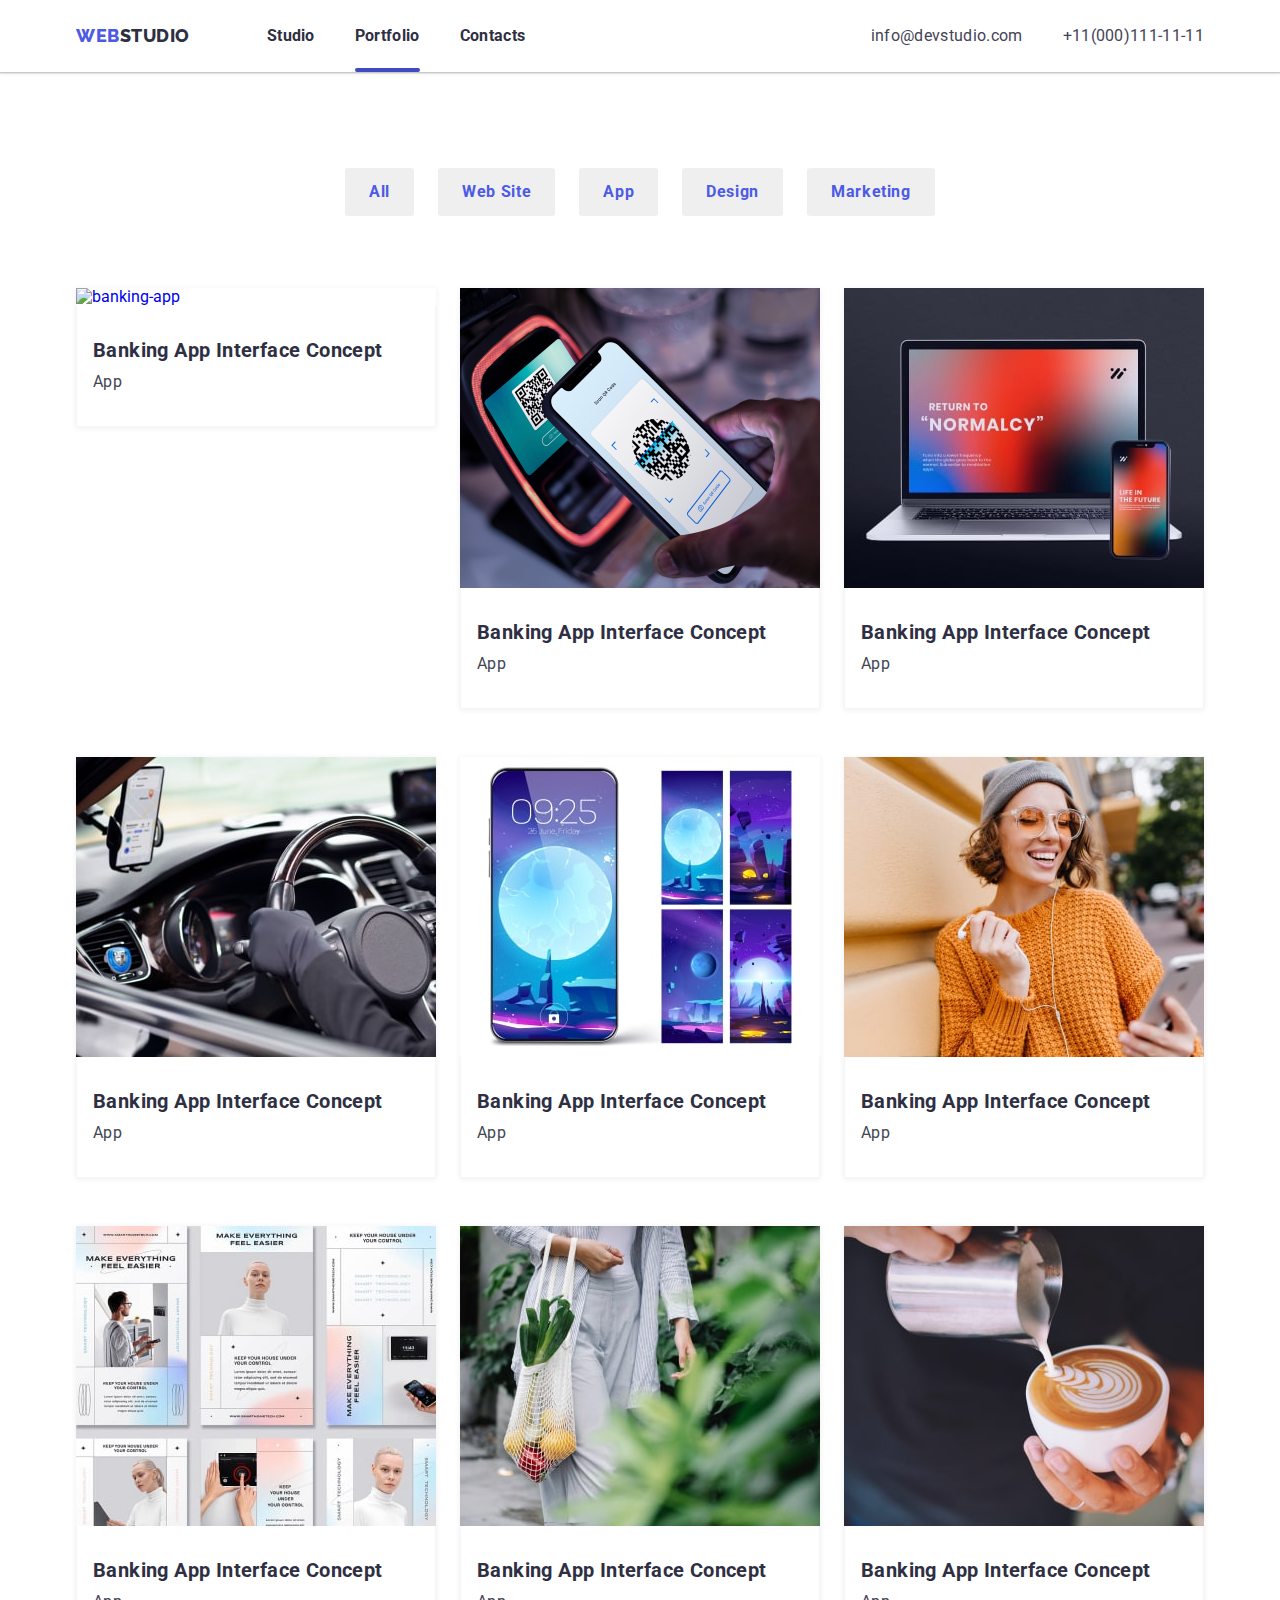
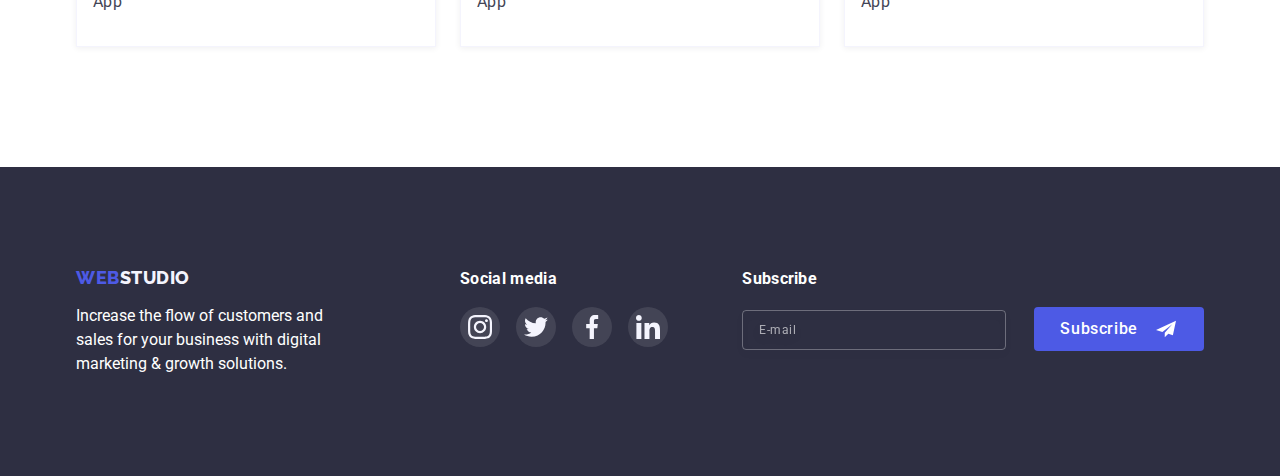
==== commit 6d7af4ba: "Fix" ====
--- a/portfolio.html
+++ b/portfolio.html
@@ -55,7 +55,7 @@
 			<div class="container mobile-menu-container">
 				<button class="close-button-burger js-close-menu">
 					<svg class="close-burger">
-						<use href="./images/close-button.svg#icon-close-button"></use>
+						<use href="./images/symbol-defs2 (2).svg#close-burger"></use>
 					</svg>
 				</button>
 				<div class="nav-burger">
@@ -134,11 +134,10 @@
 						<a class="portfolio-link" href="#">
 							<div class="overlay">
 								<img srcset="
-									./images/portfolio1x.jpg 360w,
-									./images/portfolio2x.jpg 720w
-								"
-								src="./images/portfolio1.jpg"
-								sizes="(min-width: 1200px) 33vw,(min-width:768px) and (max-width: 1200px) 50vw,(max-width: 767px) 100vw, 100vw">
+									./images/portfolio1(1x).jpg 360w,
+									./images/portfolio1(2x).jpg 720w
+								" src="./images/portfolio.jpg" alt="banking-app"
+									sizes="(min-width: 1200px) 33vw,(min-width=768px) and (max-width: 1199px) 50vw,(max-width: 767px) 100vw, 100vw">
 								<div class="box-slyde">
 									<p class="content-slyde">14 Stylish and User-Friendly App Design Concepts · Task
 										Manager
@@ -158,9 +157,8 @@
 								<img srcset="
 									./images/portfolio2 1x.jpg 360w,
 									./images/portfolio2 2x.jpg 720w
-								"
-								src="./images/photo22.jpg"
-								sizes="(min-width: 1200px) 33vw,(min-width=768px) and (max-width: 1200px) 50vw,(max-width: 767px) 100vw, 100vw">
+								" src="./images/photo22.jpg" alt="payment"
+									sizes="(min-width: 1200px) 33vw,(min-width=768px) and (max-width: 1199px) 50vw,(max-width: 767px) 100vw, 100vw">
 								<div class="box-slyde">
 									<p class="content-slyde">14 Stylish and User-Friendly App Design Concepts · Task
 										Manager
@@ -180,9 +178,8 @@
 								<img srcset="
 									./images/portfolio3 1x.jpg 360w,
 									./images/portfolio3 2x.jpg 720w
-								"
-								src="./images/portfolio3.jpg"
-								sizes="(min-width: 1200px) 33vw,(min-width=768px) and (max-width: 1200px) 50vw,(max-width: 767px) 100vw, 100vw">
+								" src="./images/portfolio3.jpg" alt="meditaion app"
+									sizes="(min-width: 1200px) 33vw,(min-width=768px) and (max-width: 1199px) 50vw,(max-width: 767px) 100vw, 100vw">
 								<div class="box-slyde">
 									<p class="content-slyde">14 Stylish and User-Friendly App Design Concepts · Task
 										Manager
@@ -202,119 +199,113 @@
 								<img srcset="
 									./images/portfolio4 1x.jpg 360w,
 									./images/portfolio4 2x.jpg 720w
-								"
-								src="./images/portfolio4.jpg"
-								sizes="(min-width: 1200px) 33vw,(min-width=768px) and (max-width: 1200px) 50vw,(max-width: 767px) 100vw, 100vw">
-								<div class="box-slyde">
-									<p class="content-slyde">14 Stylish and User-Friendly App Design Concepts · Task
-										Manager
-										App · Calorie Tracker App · Exotic Fruit Ecommerce App · Cloud Storage App
-									</p>
-								</div>
-							</div>
-							<div class="content-portfolio-cards">
-								<h2 class="title-portfolio-list">Banking App Interface Concept</h2>
-								<p class="filter-name">App</p>
-							</div>
-						</a>
-					</li>
-					<li class="portfolio-item-img">
-						<a class="portfolio-link" href="#">
-							<div class="overlay">
-									<img srcset="
+								" src="./images/portfolio4.jpg" alt="taxi service"
+									sizes="(min-width: 1200px) 33vw,(min-width=768px) and (max-width: 1199px) 50vw,(max-width: 767px) 100vw, 100vw">
+								<div class="box-slyde">
+									<p class="content-slyde">14 Stylish and User-Friendly App Design Concepts · Task
+										Manager
+										App · Calorie Tracker App · Exotic Fruit Ecommerce App · Cloud Storage App
+									</p>
+								</div>
+							</div>
+							<div class="content-portfolio-cards">
+								<h2 class="title-portfolio-list">Banking App Interface Concept</h2>
+								<p class="filter-name">App</p>
+							</div>
+						</a>
+					</li>
+					<li class="portfolio-item-img">
+						<a class="portfolio-link" href="#">
+							<div class="overlay">
+								<img srcset="
 									./images/portfolio5 1x.jpg 360w,
 									./images/portfolio5 2x.jpg 720w
-								"
-								src="./images/portfolio5.jpg"
-								sizes="(min-width: 1200px) 33vw,(min-width=768px) and (max-width: 1200px) 50vw,(max-width: 767px) 100vw, 100vw">
-								<div class="box-slyde">
-									<p class="content-slyde">14 Stylish and User-Friendly App Design Concepts · Task
-										Manager
-										App · Calorie Tracker App · Exotic Fruit Ecommerce App · Cloud Storage App
-									</p>
-								</div>
-							</div>
-							<div class="content-portfolio-cards">
-								<h2 class="title-portfolio-list">Banking App Interface Concept</h2>
-								<p class="filter-name">App</p>
-							</div>
-						</a>
-					</li>
-					<li class="portfolio-item-img">
-						<a class="portfolio-link" href="#">
-							<div class="overlay">
-									<img srcset="
+								" src="./images/portfolio5.jpg" alt="screen illustration"
+									sizes="(min-width: 1200px) 33vw,(min-width=768px) and (max-width: 1199px) 50vw,(max-width: 767px) 100vw, 100vw">
+								<div class="box-slyde">
+									<p class="content-slyde">14 Stylish and User-Friendly App Design Concepts · Task
+										Manager
+										App · Calorie Tracker App · Exotic Fruit Ecommerce App · Cloud Storage App
+									</p>
+								</div>
+							</div>
+							<div class="content-portfolio-cards">
+								<h2 class="title-portfolio-list">Banking App Interface Concept</h2>
+								<p class="filter-name">App</p>
+							</div>
+						</a>
+					</li>
+					<li class="portfolio-item-img">
+						<a class="portfolio-link" href="#">
+							<div class="overlay">
+								<img srcset="
 									./images/portfolio6 1x.jpg 360w,
 									./images/portfolio6 2x.jpg 720w
-								"
-								src="./images/portfolio6.jpg"
-								sizes="(min-width: 1200px) 33vw,(min-width=768px) and (max-width: 1200px) 50vw,(max-width: 767px) 100vw, 100vw">
-								<div class="box-slyde">
-									<p class="content-slyde">14 Stylish and User-Friendly App Design Concepts · Task
-										Manager
-										App · Calorie Tracker App · Exotic Fruit Ecommerce App · Cloud Storage App
-									</p>
-								</div>
-							</div>
-							<div class="content-portfolio-cards">
-								<h2 class="title-portfolio-list">Banking App Interface Concept</h2>
-								<p class="filter-name">App</p>
-							</div>
-						</a>
-					</li>
-					<li class="portfolio-item-img">
-						<a class="portfolio-link" href="#">
-							<div class="overlay">
-									<img srcset="
+								" src="./images/portfolio6.jpg" alt="online courses"
+									sizes="(min-width: 1200px) 33vw,(min-width=768px) and (max-width: 1199px) 50vw,(max-width: 767px) 100vw, 100vw">
+								<div class="box-slyde">
+									<p class="content-slyde">14 Stylish and User-Friendly App Design Concepts · Task
+										Manager
+										App · Calorie Tracker App · Exotic Fruit Ecommerce App · Cloud Storage App
+									</p>
+								</div>
+							</div>
+							<div class="content-portfolio-cards">
+								<h2 class="title-portfolio-list">Banking App Interface Concept</h2>
+								<p class="filter-name">App</p>
+							</div>
+						</a>
+					</li>
+					<li class="portfolio-item-img">
+						<a class="portfolio-link" href="#">
+							<div class="overlay">
+								<img srcset="
 									./images/portfolio7 1x.jpg 360w,
 									./images/portfolio7 2x.jpg 720w
-								"
-								src="./images/portfolio7.jpg"
-								sizes="(min-width: 1200px) 33vw,(min-width=768px) and (max-width: 1200px) 50vw,(max-width: 767px) 100vw, 100vw">
-								<div class="box-slyde">
-									<p class="content-slyde">14 Stylish and User-Friendly App Design Concepts · Task
-										Manager
-										App · Calorie Tracker App · Exotic Fruit Ecommerce App · Cloud Storage App
-									</p>
-								</div>
-							</div>
-							<div class="content-portfolio-cards">
-								<h2 class="title-portfolio-list">Banking App Interface Concept</h2>
-								<p class="filter-name">App</p>
-							</div>
-						</a>
-					</li>
-					<li class="portfolio-item-img">
-						<a class="portfolio-link" href="#">
-							<div class="overlay">
-									<img srcset="
+								" src="./images/portfolio7.jpg" alt="instagram stories"
+									sizes="(min-width: 1200px) 33vw,(min-width=768px) and (max-width: 1199px) 50vw,(max-width: 767px) 100vw, 100vw">
+								<div class="box-slyde">
+									<p class="content-slyde">14 Stylish and User-Friendly App Design Concepts · Task
+										Manager
+										App · Calorie Tracker App · Exotic Fruit Ecommerce App · Cloud Storage App
+									</p>
+								</div>
+							</div>
+							<div class="content-portfolio-cards">
+								<h2 class="title-portfolio-list">Banking App Interface Concept</h2>
+								<p class="filter-name">App</p>
+							</div>
+						</a>
+					</li>
+					<li class="portfolio-item-img">
+						<a class="portfolio-link" href="#">
+							<div class="overlay">
+								<img srcset="
 									./images/portfolio8 1x.jpg 360w,
 									./images/portfolio8 2x.jpg 720w
-								"
-								src="./images/portfolio8.jpg"
-								sizes="(min-width: 1200px) 33vw,(min-width=768px) and (max-width: 1200px) 50vw,(max-width: 767px) 100vw, 100vw">
-								<div class="box-slyde">
-									<p class="content-slyde">14 Stylish and User-Friendly App Design Concepts · Task
-										Manager
-										App · Calorie Tracker App · Exotic Fruit Ecommerce App · Cloud Storage App
-									</p>
-								</div>
-							</div>
-							<div class="content-portfolio-cards">
-								<h2 class="title-portfolio-list">Banking App Interface Concept</h2>
-								<p class="filter-name">App</p>
-							</div>
-						</a>
-					</li>
-					<li class="portfolio-item-img">
-						<a class="portfolio-link" href="#">
-							<div class="overlay">
-									<img srcset="
+								" src="./images/portfolio8.jpg" alt="organic food"
+									sizes="(min-width: 1200px) 33vw,(min-width=768px) and (max-width: 1199px) 50vw,(max-width: 767px) 100vw, 100vw">
+								<div class="box-slyde">
+									<p class="content-slyde">14 Stylish and User-Friendly App Design Concepts · Task
+										Manager
+										App · Calorie Tracker App · Exotic Fruit Ecommerce App · Cloud Storage App
+									</p>
+								</div>
+							</div>
+							<div class="content-portfolio-cards">
+								<h2 class="title-portfolio-list">Banking App Interface Concept</h2>
+								<p class="filter-name">App</p>
+							</div>
+						</a>
+					</li>
+					<li class="portfolio-item-img">
+						<a class="portfolio-link" href="#">
+							<div class="overlay">
+								<img srcset="
 									./images/portfolio9 1x.jpg 360w,
 									./images/portfolio9 2x.jpg 720w
-								"
-								src="./images/portfolio9.jpg"
-								sizes="(min-width: 1200px) 33vw,(min-width=768px) and (max-width: 1200px) 50vw,(max-width: 767px) 100vw, 100vw">
+								" src="./images/portfolio9.jpg" alt="fresh coffee"
+									sizes="(min-width: 1200px) 33vw,(min-width=768px) and (max-width: 1199px) 50vw,(max-width: 767px) 100vw, 100vw">
 								<div class="box-slyde">
 									<p class="content-slyde">14 Stylish and User-Friendly App Design Concepts · Task
 										Manager
--- a/css/styles.css
+++ b/css/styles.css
@@ -1,61 +1,60 @@
 :root {
-  --buton-color: #4D5AE5;
-  --primary-text-color: #2E2F42;
-  --secondary-text-color: #434455;
-  --buttons-color-hover: #FFFFFF;
-  --buttons-background-color-hover: #4D5AE5;
-  --complementary-color: #E5E5E5;
-  --complementary-color2: #F4F4FD;
-  --primary-font: "Roboto";
-  --secondary-background: "Raleway";
+    --buton-color: #4D5AE5;
+    --primary-text-color: #2E2F42;
+    --secondary-text-color: #434455;
+    --buttons-color-hover: #FFFFFF;
+    --buttons-background-color-hover: #4D5AE5;
+    --complementary-color: #E5E5E5;
+    --complementary-color2: #F4F4FD;
+    --primary-font: "Roboto";
+    --secondary-background: "Raleway";
 
 
 }
 
-.section {
-    padding-top: 96px;
-    padding-bottom: 96px;
+
+body {
+    font-family: var(--primary-font);
+    background-color: var(--buttons-color-hover);
+    color: var(--primary-text-color);
 }
 
-@media screen and (min-width: 1200px) {
-    .section {
-        padding-top: 120px;
-        padding-bottom: 120px;
-    }
+ul {
+    padding: 0;
+    margin: 0;
 }
 
-body {
-  font-family: var(--primary-font);
-  background-color: var(--buttons-color-hover);
-  color: var(--primary-text-color);
+/* .container {
+    width: 1158px;
+    padding: 0 15px;
+    margin-left: auto;
+    margin-right: auto;
+} */
+
+/* .section {
+    padding-bottom: 120px;
+} */
+
+.centered {
+    text-align: center;
 }
 
-ul {
-  padding: 0;
-  margin: 0;
+img {
+    display: block;
+    max-width: 100%;
+    height: auto;
 }
 
-
-.centered {
-  text-align: center;
+.list {
+    padding: 0;
+    margin: 0;
+    text-decoration: none;
+    list-style: none;
 }
 
-img {
-  display: block;
-  max-width: 100%;
-  height: auto;
-}
-
-.list {
-  padding: 0;
-  margin: 0;
-  text-decoration: none;
-  list-style: none;
-}
-
 .link {
-  text-decoration: none;
-  list-style: none;
+    text-decoration: none;
+    list-style: none;
 }
 
 h1,
@@ -65,2623 +64,4016 @@
 h5,
 h6,
 p {
-  margin-top: 0;
-  margin-bottom: 0;
+    margin-top: 0;
+    margin-bottom: 0;
 }
 
 .visually-hidden {
-  position: absolute;
-  width: 1px;
-  height: 1px;
-  margin: -1px;
-  border: 0;
-  padding: 0;
-  white-space: nowrap;
-  clip-path: inset(100%);
-  clip: rect(0 0 0 0);
-  overflow: hidden;
+    position: absolute;
+    width: 1px;
+    height: 1px;
+    margin: -1px;
+    border: 0;
+    padding: 0;
+    white-space: nowrap;
+    clip-path: inset(100%);
+    clip: rect(0 0 0 0);
+    overflow: hidden;
 }
 
 /* -------------------ADAPTIVE--------------------------------- */
 
 .container {
-  padding: 0px 15px;
-  margin: 0 auto;
+
+    padding: 0px 15px;
+    margin: 0 auto;
 
 }
 
 /* -------------------------Screen Mobile----------------------------- */
-
-@media screen and (max-width: 767px) {
-  .container {
-      margin-right: auto;
-      margin-left: auto;
-  }
-
-  /* HEADER */
-  .mobile-menu {
-      position: fixed;
-      width: 100%;
-      height: 100%;
-      background-color: #FFFFFF;
-      box-shadow: 0px 2px 1px rgba(46, 47, 66, 0.08), 0px 1px 1px rgba(46, 47, 66, 0.16), 0px 1px 6px rgba(46, 47, 66, 0.08);
-      top: 0;
-      left: 0;
-      z-index: 10;
-
-      opacity: 0;
-      visibility: hidden;
-      pointer-events: none;
-      transition: opacity 500ms linear, visibility 500ms linear;
-  }
-
-  .mobile-menu.is-open {
-      display: block;
-      opacity: 1;
-      visibility: visible;
-      pointer-events: auto;
-  }
-
-  .mobile-menu-container {
-      position: relative;
-      display: flex;
-      flex-direction: column;
-      justify-content: space-around;
-      padding-left: 40px;
-      padding-right: 40px;
-      padding-top: 80px;
-      padding-bottom: 40px;
-  }
-
-  .close-button-burger {
-    position: absolute;
-    border: 1px solid rgba(0, 0, 0, 0.1);
-    border-radius: 50%;
-    width: 24px;
-    height: 24px;
-    top: 24px;
-    right: 24px;
-    display: flex;
-    justify-content: center;
-    align-items: center;
-    cursor: pointer;
-    background-color: #E7E9FC;
-    transition: border 250ms cubic-bezier(0.4, 0, 0.2, 1), background-color 250ms cubic-bezier(0.4, 0, 0.2, 1), fill 250ms cubic-bezier(0.4, 0, 0.2, 1);
-      /* position: absolute;
-      display: flex;
-      justify-content: center;
-      align-items: center;
-      width: 24px;
-      height: 24px;
-      top: 40px;
-      right: 15px;
-      border-radius: 50%;
-      line-height: 0;
-      border: 1px solid rgba(0, 0, 0, 0.1); */
-  }
-
-  .close-burger {
-    display: block;
-      width: 8px;
-      height: 8px;
-  }
-
-  .button-header-open {
-      background-color: transparent;
-      padding: 0;
-      border: none;
-      line-height: 0;
-  }
-
-  .nav-link-burger:last-child {
-      margin-bottom: 0px;
-  }
-
-  .nav-burger {
-      margin-bottom: 284px;
-  }
-
-  .nav-link-burger {
-      color: var(--primary-text-color);
-      font-family: var(--primary-font);
-      font-size: 36px;
-      line-height: calc(40 / 36);
-      letter-spacing: 0.02em;
-      font-weight: 700;
-      margin-bottom: 40px;
-      text-decoration: none;
-      list-style: none;
-
-      transition: color 250ms cubic-bezier(0.4, 0, 0.2, 1);
-  }
-
-  .link-mobile-burger {
-      font-family: var(--primary-font);
-      font-weight: 600;
-      font-size: 36px;
-      line-height: calc(40 / 36);
-      color: var(--buton-color);
-      list-style: none;
-      margin-bottom: 40px;
-      letter-spacing: 0.02em;
-  }
-
-  .link-email-burger {
-      font-family: var(--primary-font);
-      font-weight: 500;
-      font-size: 20px;
-      line-height: calc(24 / 20);
-      letter-spacing: 0.02em;
-      list-style: none;
-  }
-
-  .auntefication-burger {
-      margin-bottom: 58px;
-  }
-
-  .burger-button {
-      width: 32px;
-      height: 22px;
-      display: flex;
-      justify-content: center;
-      align-items: center;
-  }
-
-  .icon-burger-menu {
-      width: 40px;
-      height: 40px;
-      display: flex;
-      justify-content: center;
-      align-items: center;
-  }
-
-  .item-burger-icon {
-      list-style: none;
-  }
-
-  .icon-burger-link {
-      width: 100%;
-      height: 100%;
-      fill: var(--buton-color);
-  }
-
-  .burger-icon-list {
-      display: flex;
-      justify-content: space-between;
-  }
-
-
-  .header {
-      box-shadow: 0px 2px 1px rgba(46, 47, 66, 0.08), 0px 1px 1px rgba(46, 47, 66, 0.16), 0px 1px 6px rgba(46, 47, 66, 0.08);
-      transition: box-shadow 250ms cubic-bezier(0.4, 0, 0.2, 1);
-  }
-
-  .logo-header1 {
-      color: var(--buton-color);
-      font-size: 18px;
-      line-height: 1.3;
-      letter-spacing: 0.03em;
-      font-family: var(--secondary-background);
-      font-weight: 800;
-  }
-
-  .logo-header2 {
-      color: var(--primary-text-color);
-      font-size: 18px;
-      line-height: 1.3;
-      letter-spacing: 0.03em;
-      font-family: var(--secondary-background);
-      font-weight: 800;
-  }
-
-  .container-link {
-      display: block;
-      padding-top: 24px;
-      padding-bottom: 24px;
-  }
-
-  .main-nav {
-      display: flex;
-      align-items: center;
-      justify-content: space-between;
-  }
-
-  .header-list {
-      display: none;
-
-  }
-
-  .authefication-list {
-      display: none;
-  }
-
-  /* hero */
-
-  .hero {
-      background-color: var(--primary-text-color);
-      text-align: center;
-      padding-top: 112px;
-      padding-bottom: 112px;
-  }
-
-  .hero-title {
-      color: var(--buttons-color-hover);
-      font-family: var(--primary-font);
-      font-weight: 700;
-      font-size: 36px;
-      line-height: calc(40 / 36);
-      letter-spacing: 0.02em;
-      margin-bottom: 72px;
-  }
-
-  .hero-title {
-      animation: top-to-bottom 1000ms 500ms both;
-  }
-
-  @keyframes top-to-bottom {
-      0% {
-          opacity: 0;
-          transform: translateY(-150px);
-      }
-
-      50% {
-          opacity: 0.6;
-      }
-
-      100% {
-          opacity: 1;
-          transform: translateY(0);
-      }
-  }
-
-  .button-hero:focus {
-      background-color: #404BBF;
-      color: var(--buttons-color-hover);
-      box-shadow: 0px 4px 4px rgba(0, 0, 0, 0.15);
-  }
-
-  .button-hero:active {
-      background-color: #404BBF;
-      color: var(--buttons-color-hover);
-  }
-
-  .button-hero {
-      background-color: var(--buton-color);
-      color: var(--buttons-color-hover);
-      font-size: 16px;
-      letter-spacing: 0.04em;
-      font-family: var(--primary-font);
-      font-weight: 500;
-      line-height: calc(24 / 16);
-      border-radius: 4%;
-      cursor: pointer;
-      display: block;
-      min-width: 170px;
-      margin: 0 auto;
-      padding: 16px 32px;
-      border: 1px solid transparent;
-      border-radius: 4px;
-
-      transition: box-shadow 250ms cubic-bezier(0.4, 0, 0.2, 1),
-          background-color 250ms cubic-bezier(0.4, 0, 0.2, 1);
-  }
-
-  .button-hero {
-      animation: bottom-to-top 1000ms 500ms both;
-  }
-
-  @keyframes bottom-to-top {
-      0% {
-          opacity: 0;
-          transform: translateY(150px);
-      }
-
-      50% {
-          opacity: 0.6;
-      }
-
-      100% {
-          opacity: 1;
-          transform: translateY(0);
-      }
-  }
-
-  .button-hero:focus {
-      background-color: #404BBF;
-      color: var(--buttons-color-hover);
-      box-shadow: 0px 4px 4px rgba(0, 0, 0, 0.15);
-  }
-
-  .button-hero:active {
-      background-color: #404BBF;
-      color: var(--buttons-color-hover);
-  }
-
-  .background-hero {
-      max-width: 1440px;
-      margin-left: auto;
-      margin-right: auto;
-      background-size: cover;
-      background-position: center;
-      background-repeat: no-repeat;
-      background-image: linear-gradient(to right, rgba(47, 48, 58, 0.8), rgba(47, 48, 58, 0.8)), url("../images/people-office\ 1.jpg");
-      border: 1px solid #000000;
-      box-sizing: border-box;
-      box-shadow: 0px 4px 4px rgba(0, 0, 0, 0.25);
-  }
-
-  @media screen and (min-device-pixel-ratio: 2),
-  screen and (min-resolution: 192dpi),
-  screen and (min-resolution: 2dppx) {
-      .background-hero {
-          max-width: 1440px;
-          margin-left: auto;
-          margin-right: auto;
-          background-size: cover;
-          background-position: center;
-          background-repeat: no-repeat;
-          background-image: linear-gradient(to right, rgba(47, 48, 58, 0.8), rgba(47, 48, 58, 0.8)), url("../images/people-office\ 2x.jpg");
-          border: 1px solid #000000;
-          box-sizing: border-box;
-          box-shadow: 0px 4px 4px rgba(0, 0, 0, 0.25);
-      }
-  }
-
-  /* section features */
-  .features {
-      padding-top: 96px;
-      padding-bottom: 96px;
-  }
-
-  .features-header {
-      color: var(--primary-text-color);
-      font-size: 36px;
-      line-height: calc(40 / 36);
-      letter-spacing: 0.02em;
-      font-family: var(--primary-font);
-      font-weight: 700;
-      margin-bottom: 8px;
-      display: flex;
-      justify-content: center;
-      align-items: center;
-
-  }
-
-  .features-paragraph {
-      color: var(--secondary-text-color);
-      font-size: 16px;
-      font-weight: 500;
-      line-height: calc(24 / 16);
-      letter-spacing: 0.02em;
-      font-family: var(--primary-font);
-      display: flex;
-      justify-content: center;
-      align-items: center;
-
-  }
-
-  .features-icon {
-      display: none;
-  }
-
-
-
-  .features-item {
-      margin-bottom: 72px;
-  }
-
-  .features-item:last-child {
-      margin-bottom: 0;
-  }
-
-  /* section What are we doing */
-  .section-what {
-      display: none;
-  }
-
-  /* section team */
-
-  .what-team-title {
-      font-family: var(--primary-font);
-      font-weight: 700;
-      font-size: 36px;
-      line-height: calc(40 / 36);
-      letter-spacing: 0.02em;
-      color: var(--primary-text-color);
-      padding-bottom: 72px;
-  }
-
-  .team {
-      background-color: var(--complementary-color2);
-      
-
-  }
-
-
-
-
-
-  .team-header {
-      color: var(--primary-text-color);
-      font-size: 20px;
-      line-height: calc(24 / 20);
-      letter-spacing: 0.02em;
-      font-family: var(--primary-font);
-      font-weight: 500;
-      text-align: center;
-      margin-bottom: 8px;
-  }
-
-  .team-paragraph {
-      color: var(--secondary-text-color);
-      font-size: 16px;
-      line-height: calc(24 / 16);
-      letter-spacing: 0.02em;
-      font-family: var(--primary-font);
-      text-align: center;
-      margin-bottom: 8px;
-  }
-
-  .efects-team-item {
-      padding-right: 24px;
-
-  }
-
-  .team-item {
-      margin-bottom: 32px;
-  }
-
-  .team-item:last-child {
-      margin-bottom: 0px;
-  }
-
-  .efects-team-item:last-child {
-      padding-right: 0;
-  }
-
-  .team-item img {
-      margin-left: auto;
-      margin-right: auto;
-  }
-
-  .team-item {
-    width: max-content;
-    margin-left: auto;
-    margin-right: auto;
-
-      box-shadow: 0px 1px 6px rgba(46, 47, 66, 0.08), 0px 1px 1px rgba(46, 47, 66, 0.16), 0px 2px 1px rgba(46, 47, 66, 0.08);
-      background-color: var(--buttons-color-hover);
-      justify-content: center;
-      align-items: center;
-      transition: box-shadow 250ms cubic-bezier(0.4, 0, 0.2, 1);
-  }
-
-  .icon-team {
-      width: 40px;
-      height: 40px;
-      cursor: pointer;
-      display: flex;
-      justify-content: center;
-      align-items: center;
-
-  }
-
-  .team-icons {
-      display: flex;
-      padding: 12px 16px 36px 16px;
-      justify-content: center;
-      align-items: center;
-  }
-
-  .team-icon-item {
-      transition: fill 250ms cubic-bezier(0.4, 0, 0.2, 1);
-  }
-
-
-  .team-icon-item:focus {
-      fill: #404BBF;
-  }
-
-  .team-icon-item {
-      width: 100%;
-      height: 100%;
-      fill: #4D5AE5;
-  }
-
-  .content-team {
-      padding-top: 32px;
-  }
-
-  /* -----CUSTOMERS------ */
-
-  .customers-header {
-      font-family: var(--primary-font);
-      font-weight: 700;
-      font-size: 36px;
-      line-height: calc(40 / 36);
-      text-align: center;
-      letter-spacing: 0.03em;
-      color: var(--primary-text-color);
-      margin-bottom: 72px;
-  }
-
-  .customers-section {
-      background-color: var(--buttons-color-hover);
-      padding-bottom: 96px;
-      padding-top: 96px;
-  }
-
-  .customers-list {
-      display: flex;
-      justify-content: center;
-      flex-wrap: wrap;
-  }
-
-  .customers-item {
-      margin-right: 16px;
-      width: 168px;
-      height: 88px;
-      margin-bottom: 72px;
-  }
-
-
-  .customers-item:nth-child(2n) {
-      margin-right: 0px;
-  }
-
-  .customers-item:nth-last-child(-n+2) {
-      margin-bottom: 0px;
-  }
-
-  .svg-customers {
-      width: 104px;
-      height: 56px;
-      display: flex;
-      align-items: center;
-      justify-content: center;
-
-  }
-
-  .customers-link {
-      width: 100%;
-      height: 100%;
-      border: 1px solid #8E8F99;
-      justify-content: center;
-      align-items: center;
-      display: flex;
-      border-radius: 4px;
-      fill: #AFB1B8;
-
-      transition: fill 250ms cubic-bezier(0.4, 0, 0.2, 1);
-  }
-
-  .customers-link:focus,
-  .customers-link:hover {
-      fill: var(--buton-color);
-      border: 1px solid var(--buton-color);
-  }
-
-
-  /* footer */
-
-
-  .footer {
-      padding: 96px 0px;
-      background-color: var(--primary-text-color);
-  }
-
-  .footer-container {
-      display: flex;
-      flex-direction: column;
-  }
-
-  .footer-logo {
-      font-family: var(--secondary-background);
-      color: var(--buttons-color-hover);
-      font-size: 18px;
-      font-weight: 800;
-  }
-
-  .footer-paragraph {
-      display: flex;
-      width: 268px;
-      margin-top: 16px;
-      margin-bottom: 72px;
-      color: var(--buttons-color-hover);
-      line-height: 1.5;
-      justify-content: center;
-      align-items: center;
-      margin-left: auto;
-      margin-right: auto;
-  }
-
-  .footer-header {
-      font-size: 16px;
-      margin-bottom: 16px;
-      color: var(--buttons-color-hover);
-      font-weight: 700;
-      line-height: 1.5;
-      letter-spacing: 0.02em;
-      display: flex;
-      justify-content: center;
-      align-items: center;
-  }
-
-  .footer-container-icons {
-      display: flex;
-      align-items: center;
-      justify-content: center;
-  }
-
-
-
-  .link-icons {
-      width: 100%;
-      height: 100%;
-      border-radius: 50%;
-      background-color: rgba(255, 255, 255, 0.1);
-      display: flex;
-      justify-content: center;
-      align-items: center;
-      margin-right: 16px;
-
-      transition: background-color 250ms cubic-bezier(0.4, 0, 0.2, 1);
-  }
-
-  .social-item {
-      margin-right: 16px;
-      width: 40px;
-      height: 40px;
-  }
-
-  .social-item:last-child {
-      margin-right: 0;
-  }
-
-  .link-icons:last-child {
-      margin-right: 0;
-  }
-
-  .link-icons:hover,
-  .link-icons:focus {
-      background-color: #31D0AA;
-  }
-
-
-  .icon-svg-footer {
-      height: 24px;
-      width: 24px;
-      display: flex;
-      align-items: center;
-      justify-content: center;
-  }
-
-  .social-media {
-      margin-bottom: 72px;
-  }
-
-  .social-list {
-      display: flex;
-  }
-
-  .content-form-footer {
-      color: #FFFFFF;
-      margin-bottom: 16px;
-  }
-
-  .input-email:focus {
-      border: 1px solid #9747FF;
-      outline: transparent;
-  }
-
-  .footer-contant a {
-      display: flex;
-      justify-content: center;
-      align-items: center;
-  }
-
-  .input-email {
-      font-family: var(--primary-font);
-      background-color: inherit;
-      padding-left: 16px;
-      height: 40px;
-      width: 100%;
-      margin-bottom: 16px;
-      color: rgba(255, 255, 255, 0.6);
-      line-height: calc(24 / 12);
-      font-size: 12px;
-      letter-spacing: 0.04em;
-      border: 1px solid rgba(255, 255, 255, 0.3);
-      filter: drop-shadow(0px 4px 4px rgba(0, 0, 0, 0.15));
-      border-radius: 4px;
-      outline: none;
-      transition: filter 250ms cubic-bezier(0.4, 0, 0.2, 1),
-          border 250ms cubic-bezier(0.4, 0, 0.2, 1);
-  }
-
-  .input-email::placeholder {
-      font-family: var(--primary-font);
-      line-height: calc(24 / 12);
-      font-size: 12px;
-      letter-spacing: 0.04em;
-      color: rgba(255, 255, 255, 0.6);
-  }
-
-  .subscribe-icon {
-      width: 24px;
-      height: 20px;
-      margin-left: 16px;
-      display: flex;
-      justify-content: center;
-      align-items: center;
-  }
-
-  .button-subscribe:hover {
-      background-color: #404BBF;
-      box-shadow: 0px 4px 4px rgba(0, 0, 0, 0.15);
-      border-radius: 4px;
-  }
-
-  .button-subscribe {
-      display: inline-flex;
-      justify-content: center;
-      align-items: center;
-      background-color: var(--buton-color);
-      color: #ffffff;
-      padding-top: 8px;
-      padding-left: 24px;
-      padding-right: 24px;
-      padding-bottom: 8px;
-      border-radius: 4px;
-      border-color: transparent;
-      font-size: 16px;
-      font-family: var(--primary-font);
-      font-weight: 500;
-      letter-spacing: 0.04em;
-      line-height: calc(24 / 16);
-      cursor: pointer;
-      transition: background-color 250ms cubic-bezier(0.4, 0, 0.2, 1),
-          box-shadow 250ms cubic-bezier(0.4, 0, 0.2, 1),
-          border-radius 250ms cubic-bezier(0.4, 0, 0.2, 1);
-  }
-
-  .position-button-subscribe {
-      display: flex;
-      justify-content: center;
-      align-items: center;
-  }
-
-  /* footer-logo */
-  .footer {
-      padding-top: 100px;
-      padding-bottom: 100px;
-  }
-
-  .web-footer {
-      color: var(--buton-color);
-      font-size: 18px;
-      line-height: 1.17;
-      letter-spacing: 0.03em;
-      font-family: var(--secondary-background);
-      font-weight: 800;
-  }
-
-
-  .studio-footer {
-      color: var(--complementary-color2);
-      font-size: 18px;
-      line-height: 1.17;
-      letter-spacing: 0.03em;
-      font-family: var(--secondary-background);
-      font-weight: 800;
-  }
-
-  /* buttons portfolio.html */
-
-  .button-all:hover,
-  .button-all:focus,
-  .button-website:hover,
-  .button-website:focus,
-  .button-app:hover,
-  .button-app:focus,
-  .button-design:hover,
-  .button-design:focus,
-  .button-marketing:hover,
-  .button-marketing:focus {
-      color: var(--buttons-color-hover);
-      background-color: var(--buttons-background-color-hover);
-      cursor: pointer;
-      border: none;
-      box-shadow: 0px 3px 1px rgba(0, 0, 0, 0.1), 0px 2px 1px rgba(0, 0, 0, 0.08), 0px 2px 2px rgba(0, 0, 0, 0.12);
-
-  }
-
-  .button-all {
-      color: var(--buton-color);
-      border: none;
-      font-size: 16px;
-      font-family: var(--primary-font);
-      font-weight: 700;
-      line-height: 1.5;
-      letter-spacing: 0.04em;
-      padding: 12px 24px;
-      border-radius: 4%;
-
-      transition: background-color 250ms cubic-bezier(0.4, 0, 0.2, 1),
-          box-shadow 250ms cubic-bezier(0.4, 0, 0.2, 1),
-          color 250ms cubic-bezier(0.4, 0, 0.2, 1);
-  }
-
-  .button-website {
-      color: var(--buton-color);
-      border: none;
-      font-size: 16px;
-      font-family: var(--primary-font);
-      font-weight: 700;
-      line-height: 1.5;
-      letter-spacing: 0.04em;
-      padding: 12px 24px;
-      border-radius: 4%;
-
-      transition: background-color 250ms cubic-bezier(0.4, 0, 0.2, 1),
-          box-shadow 250ms cubic-bezier(0.4, 0, 0.2, 1),
-          color 250ms cubic-bezier(0.4, 0, 0.2, 1);
-  }
-
-  .button-app {
-      color: var(--buton-color);
-      border: none;
-      font-size: 16px;
-      font-family: var(--primary-font);
-      font-weight: 700;
-      line-height: 1.5;
-      letter-spacing: 0.04em;
-      padding: 12px 24px;
-      border-radius: 4%;
-
-      transition: background-color 250ms cubic-bezier(0.4, 0, 0.2, 1),
-          box-shadow 250ms cubic-bezier(0.4, 0, 0.2, 1),
-          color 250ms cubic-bezier(0.4, 0, 0.2, 1);
-  }
-
-
-  .button-design {
-      color: var(--buton-color);
-      border: none;
-      font-size: 16px;
-      font-family: var(--primary-font);
-      font-weight: 700;
-      line-height: 1.5;
-      letter-spacing: 0.04em;
-      padding: 12px 24px;
-      border-radius: 4%;
-
-      transition: box-shadow 250ms cubic-bezier(0.4, 0, 0.2, 1),
-          background-color 250ms cubic-bezier(0.4, 0, 0.2, 1),
-          color 250ms cubic-bezier(0.4, 0, 0.2, 1);
-  }
-
-
-  .button-marketing {
-      color: var(--buton-color);
-      border: none;
-      font-size: 16px;
-      font-family: var(--primary-font);
-      font-weight: 700;
-      line-height: 1.5;
-      letter-spacing: 0.04em;
-      padding: 12px 24px;
-      border-radius: 4%;
-
-      transition: background-color 250ms cubic-bezier(0.4, 0, 0.2, 1),
-          box-shadow 250ms cubic-bezier(0.4, 0, 0.2, 1),
-          color 250ms cubic-bezier(0.4, 0, 0.2, 1);
-  }
-
-
-
-
-  /* section portfolio list */
-  .potfolio {
-      padding-top: 48px;
-      padding-bottom: 48px;
-  }
-
-  .title-portfolio-list {
-      color: var(--primary-text-color);
-      letter-spacing: 0.02em;
-      font-family: var(--primary-font);
-      font-weight: 500;
-      line-height: calc(24 / 20);
-      font-size: 20px;
-      margin-bottom: 8px;
-  }
-
-  .portfolio-link {
-      text-decoration: none;
-
-  }
-
-  .filter-name {
-      color: var(--secondary-text-color);
-      font-family: var(--primary-font);
-      font-size: 16px;
-      line-height: 1.5;
-      letter-spacing: 0.02em;
-      text-decoration: none;
-  }
-
-  .potfolio-list {
-      display: flex;
-      justify-content: flex-start;
-      flex-wrap: wrap;
-      align-items: center;
-      margin-bottom: 48px;
-  }
-
-  .butons-item {
-      margin-right: 24px;
-      margin-bottom: 16px;
-  }
-
-
-  .butons-item:last-child {
-      margin-right: 0;
-  }
-
-  .portfolio-img {
-      /* display: flex;
-      flex-wrap: wrap;
-      justify-content: center;
-      align-items: center; */
-      max-width: 356px;
-  }
-
-  .content-portfolio-cards {
-      padding-top: 32px;
-      padding-left: 16px;
-      padding-bottom: 32px;
-      border: 0.5px solid #F4F4FD;
-      border-top: none;
-  }
-
-  .portfolio-item-img:last-child {
-      margin-bottom: 0;
-  }
-
-  .portfolio-item-img {
-      margin-bottom: 48px;
-      transition: transform 250ms cubic-bezier(0.4, 0, 0.2, 1);
-  }
-
-  .overlay {
-      position: relative;
-      overflow: hidden;
-  }
-
-  .box-slyde {
-      position: absolute;
-      top: 0;
-      left: 0;
-      background-color: var(--buton-color);
-      height: 100%;
-      width: 100%;
-      transform: translateY(100%);
-      transition: transform 250ms cubic-bezier(0.4, 0, 0.2, 1);
-
-  }
-
-  .portfolio-item-img:hover .box-slyde {
-      transform: translateY(0);
-  }
-
-  .portfolio-link:focus .box-slyde {
-      transform: translateY(0);
-  }
-
-
-
-
-
-
-  .content-slyde {
-      color: #F4F4FD;
-      line-height: 1.5;
-      font-size: 16px;
-      letter-spacing: 0.02em;
-      font-family: var(--primary-font);
-      padding-top: 40px;
-      padding-left: 32px;
-      padding-right: 32px;
-  }
-
-  .portfolio-link {
-      box-shadow: 0px 1px 6px rgba(46, 47, 66, 0.08);
-      display: block;
-
-      transition: box-shadow 250ms cubic-bezier(0.4, 0, 0.2, 1);
-  }
-
-  .portfolio-link:hover,
-  .portfolio-link:focus {
-      box-shadow: 0px 1px 6px rgba(46, 47, 66, 0.08), 0px 1px 1px rgba(46, 47, 66, 0.16), 0px 2px 1px rgba(46, 47, 66, 0.08);
-  }
-
-
-  .portfolio-item-img:nth-child(3n) {
-      margin-right: 0px;
-  }
-
-  /* -------------------backdrop-------------------- */
-  .backdrop {
-      position: fixed;
-      width: 100%;
-      height: 100%;
-      background-color: rgba(46, 47, 66, 0.4);
-      top: 0;
-      left: 0;
-      opacity: 1;
-      transition: opacity 250ms cubic-bezier(0.4, 0, 0.2, 1);
-      backdrop-filter: blur(3px);
-  }
-
-  .backdrop.is-hidden {
-      opacity: 0;
-      pointer-events: none;
-  }
-
-  .backdrop.is-hidden .modal {
-      transform: translate(-50%, -50%) scale(1.7);
-  }
-
-  .modal {
-      position: absolute;
-      border-radius: 4px;
-      background-color: #FCFCFC;
-      box-shadow: 0px 1px 1px rgba(0, 0, 0, 0.14), 0px 1px 3px rgba(0, 0, 0, 0.12), 0px 2px 1px rgba(0, 0, 0, 0.2);
-      top: 50%;
-      left: 50%;
-
-      transform: translate(-50%, -50%) scale(1);
-      opacity: 1;
-      transition: transform 250ms cubic-bezier(0.4, 0, 0.2, 1),
-          opacity 250ms cubic-bezier(0.4, 0, 0.2, 1);
-  }
-
-  .close-svg {
-      width: 8px;
-      height: 8px;
-
-
-  }
-
-  .button-close:hover,
-  .button-close:focus {
-      background-color: #404BBF;
-      fill: #FFFFFF;
-      border: 1px solid #404BBF;
-
-  }
-
-  .button-close {
-      position: absolute;
-      border: 1px solid rgba(0, 0, 0, 0.1);
-      border-radius: 50%;
-      width: 24px;
-      height: 24px;
-      top: 24px;
-      right: 24px;
-      display: flex;
-      justify-content: center;
-      align-items: center;
-      cursor: pointer;
-      background-color: #E7E9FC;
-      transition: border 250ms cubic-bezier(0.4, 0, 0.2, 1),
-          background-color 250ms cubic-bezier(0.4, 0, 0.2, 1),
-          fill 250ms cubic-bezier(0.4, 0, 0.2, 1);
-  }
-
-  /* ----------------FORM BACKDROP----------------- */
-  .modal-form {
-      padding: 72px 24px 24px 24px;
-  }
-
-  .uni-form input:focus {
-      border: 1px solid var(--buton-color);
-      outline: none;
-  }
-
-  .uni-form-name input:focus {
-      border: 1px solid var(--buton-color);
-      outline: none;
-  }
-
-  .uni-form-name input:focus~.modal-svg {
-      fill: var(--buton-color);
-  }
-
-
-  .uni-form input:focus~.modal-svg-email,
-  .uni-form input:focus~.modal-svg-tel {
-      fill: var(--buton-color);
-  }
-
-  .uni-form {
-      display: flex;
-      flex-direction: column;
-      position: relative;
-  }
-
-  .uni-form-name {
-      display: flex;
-      flex-direction: column;
-
-  }
-
-  .uni-form-name label {
-      font-family: var(--primary-font);
-      font-size: 12px;
-      line-height: calc(16 / 12);
-      letter-spacing: 0.04em;
-      color: #8E8F99;
-      margin-top: 0;
-      margin-bottom: 4px;
-  }
-
-  .uni-form label {
-      font-family: var(--primary-font);
-      font-size: 12px;
-      line-height: calc(16 / 12);
-      letter-spacing: 0.04em;
-      color: #8E8F99;
-      margin-top: 8px;
-      margin-bottom: 4px;
-  }
-
-  .uni-form-name input,
-  .uni-form input {
-      width: 360px;
-      height: 40px;
-      border: 1px solid rgba(33, 33, 33, 0.2);
-      border-radius: 4px;
-      padding-left: 38px;
-      transition: border 250ms cubic-bezier(0.4, 0, 0.2, 1);
-  }
-
-  .modal-svg-email {
-      position: absolute;
-      top: 50%;
-      transform: translateY(-50%);
-      left: 17.5px;
-      width: 18px;
-      height: 24px;
-      transition: fill 250ms cubic-bezier(0.4, 0, 0.2, 1);
-  }
-
-  .modal-svg-tel {
-      position: absolute;
-      top: 50%;
-      left: 19px;
-      width: 18px;
-      height: 24px;
-      transform: translateY(-50%);
-      transition: fill 250ms cubic-bezier(0.4, 0, 0.2, 1);
-  }
-
-  .modal-svg {
-      position: absolute;
-      top: 50%;
-      transform: translateY(-50%);
-      left: 19px;
-      width: 13px;
-      height: 13px;
-      transition: fill 250ms cubic-bezier(0.4, 0, 0.2, 1);
-  }
-
-  .textarea {
-      border: 1px solid rgba(33, 33, 33, 0.2);
-      border-radius: 4px;
-      width: 360px;
-      font-size: 12px;
-      font-family: inherit;
-      line-height: calc(16 / 12);
-      letter-spacing: 0.04em;
-      height: 120px;
-      padding-left: 16px;
-      padding-top: 8px;
-      resize: none;
-      transition: border 250ms cubic-bezier(0.4, 0, 0.2, 1);
-  }
-
-  .uni-form textarea::placeholder {
-      font-family: var(--primary-font);
-      font-size: 12px;
-      line-height: calc(16 / 12);
-      letter-spacing: 0.04em;
-      color: rgba(117, 117, 117, 0.5);
-  }
-
-  .textarea:focus {
-      border: 1px solid var(--buton-color);
-      outline: none;
-  }
-
-  .position-name {
-      position: relative;
-  }
-
-  .title-modal {
-      font-family: var(--primary-font);
-      font-weight: 500;
-      font-size: 16px;
-      line-height: calc(24 / 16);
-      letter-spacing: 0.02em;
-      color: var(--primary-text-color);
-      margin-right: auto;
-      margin-left: auto;
-      margin-bottom: 14px;
-  }
-
-  .checkbox {
-      -webkit-appearance: none;
-      -moz-appearance: none;
-      appearance: none;
-      position: absolute;
-      top: 0;
-      left: 0;
-
-
-
-  }
-
-  .icon-checkbox {
-      display: inline-block;
-      width: 16px;
-      height: 16px;
-      border: 1.25px solid black;
-      border-radius: 2px;
-      margin-top: 16px;
-
-  }
-
-  .checkbox:checked+.icon-checkbox {
-      background-color: #404BBF;
-      background-image: url("../images/checkbox.svg");
-      background-position: center;
-      background-repeat: no-repeat;
-      background-origin: border-box;
-      border-color: #404BBF;
-
-
-  }
-
-  .label {
-      display: flex;
-  }
-
-  .content-checkbox {
-      font-family: var(--primary-font);
-      color: #757575;
-      margin-top: 16px;
-      font-size: 12px;
-      line-height: calc(16 / 12);
-      letter-spacing: 0.04em;
-      margin-left: 8px;
-  }
-
-  .link-chechbox {
-      font-family: var(--primary-font);
-      font-size: 12px;
-      line-height: calc(16 / 12);
-      letter-spacing: 0.04em;
-  }
-
-  .link-chechbox:hover,
-  .link-chechbox:focus {
-      color: var(--buton-color);
-  }
-
-  .button-modal-send {
-      padding: 16px 32px 16px 32px;
-      background-color: var(--buton-color);
-      color: #FFFFFF;
-      font-family: var(--primary-font);
-      font-weight: 500;
-      font-size: 16px;
-      line-height: calc(24 / 16);
-      letter-spacing: 0.04em;
-      border: none;
-      margin-top: 24px;
-      min-width: 169px;
-      cursor: pointer;
-      box-shadow: 0px 4px 4px rgba(0, 0, 0, 0.15);
-      border-radius: 4px;
-      transition: box-shadow 250ms cubic-bezier(0.4, 0, 0.2, 1),
-          background-color cubic-bezier(0.4, 0, 0.2, 1),
-          border-radius 250ms cubic-bezier(0.4, 0, 0.2, 1);
-  }
-
-  .box-button-send {
-      display: flex;
-      justify-content: center;
-      align-items: center;
-
-  }
-
-  .button-modal-send:hover {
-      background-color: #404BBF;
-      box-shadow: 0px 4px 4px rgba(0, 0, 0, 0.15);
-      border-radius: 4px;
-  }
+@media screen and (max-width: 412px) {
+    .container {
+        margin-right: auto;
+        margin-left: auto;
+    }
+
+    /* HEADER */
+    .mobile-menu {
+        position: fixed;
+        width: 100%;
+        height: 100%;
+        background-color: #FFFFFF;
+        box-shadow: 0px 2px 1px rgba(46, 47, 66, 0.08), 0px 1px 1px rgba(46, 47, 66, 0.16), 0px 1px 6px rgba(46, 47, 66, 0.08);
+        top: 0;
+        left: 0;
+        z-index: 10;
+        overflow: auto;
+
+
+        opacity: 0;
+        visibility: hidden;
+        pointer-events: none;
+        transition: opacity 500ms linear, visibility 500ms linear;
+    }
+
+    .mobile-menu.is-open {
+        display: block;
+        opacity: 1;
+        visibility: visible;
+        pointer-events: auto;
+    }
+
+    .mobile-menu-container {
+        position: relative;
+        display: flex;
+        flex-direction: column;
+        justify-content: space-around;
+        padding-left: 40px;
+        padding-right: 40px;
+        padding-top: 80px;
+        padding-bottom: 40px;
+        height: 100%;
+    }
+
+    .close-button-burger {
+        position: absolute;
+        top: 40px;
+        right: 40px;
+        width: 24px;
+        height: 24px;
+        border-radius: 50%;
+        line-height: 0;
+        border: 1px solid rgba(0, 0, 0, 0.1);
+        display: inline-flex;
+        padding: 0;
+        justify-content: center;
+        align-items: center;
+    }
+
+    .close-burger {
+        width: 8px;
+        height: 8px;
+        font-weight: 500;
+
+    }
+
+    .button-header-open {
+        background-color: transparent;
+        padding: 0;
+        border: none;
+        line-height: 0;
+    }
+
+    .nav-link-burger:last-child {
+        margin-bottom: 0px;
+    }
+
+    .link-burger:hover,
+    .link-burger:focus {
+        color: #404BBF;
+    }
+
+    .link-burger {
+        color: var(--primary-text-color);
+    }
+
+    .nav-link-burger {
+        color: var(--primary-text-color);
+        font-family: var(--primary-font);
+        font-size: 36px;
+        line-height: calc(40 / 36);
+        letter-spacing: 0.02em;
+        font-weight: 700;
+        margin-bottom: 40px;
+        color: var(--primary-text-color);
+        text-decoration: none;
+        list-style: none;
+
+        transition: color 250ms cubic-bezier(0.4, 0, 0.2, 1);
+    }
+
+    .nav-link-burger:focus {
+        color: #404BBF;
+    }
+
+    .link-mobile-burger {
+        font-family: var(--primary-font);
+        font-weight: 600;
+        font-size: 25px;
+        line-height: calc(40 / 36);
+        list-style: none;
+        margin-bottom: 40px;
+        letter-spacing: 0.02em;
+
+    }
+
+    .link-email-burger {
+        font-family: var(--primary-font);
+        font-weight: 500;
+        font-size: 20px;
+        line-height: calc(24 / 20);
+        letter-spacing: 0.02em;
+        list-style: none;
+    }
+
+    .auntefication-burger {
+        margin-bottom: 58px;
+    }
+
+    .auntefication-burger-link {
+        color: var(--secondary-text-color);
+    }
+
+    .auntefication-burger-link:hover,
+    .auntefication-burger-link:focus {
+        color: var(--buton-color);
+    }
+
+    .burger-button {
+        width: 32px;
+        height: 22px;
+        display: flex;
+        justify-content: center;
+        align-items: center;
+    }
+
+    .icon-burger-menu {
+        width: 40px;
+        height: 40px;
+        display: flex;
+        justify-content: center;
+        align-items: center;
+    }
+
+    .item-burger-icon {
+        list-style: none;
+    }
+
+    .icon-burger-link {
+        width: 100%;
+        height: 100%;
+        fill: var(--buton-color);
+    }
+
+    .burger-icon-list {
+        display: flex;
+        justify-content: space-between;
+    }
+
+    .position-burger-contacts {
+        margin-top: auto;
+    }
+
+    .header {
+        box-shadow: 0px 2px 1px rgba(46, 47, 66, 0.08), 0px 1px 1px rgba(46, 47, 66, 0.16), 0px 1px 6px rgba(46, 47, 66, 0.08);
+        transition: box-shadow 250ms cubic-bezier(0.4, 0, 0.2, 1);
+    }
+
+    .logo-header1 {
+        color: var(--buton-color);
+        font-size: 18px;
+        line-height: 1.3;
+        letter-spacing: 0.03em;
+        font-family: var(--secondary-background);
+        font-weight: 800;
+    }
+
+    .logo-header2 {
+        color: var(--primary-text-color);
+        font-size: 18px;
+        line-height: 1.3;
+        letter-spacing: 0.03em;
+        font-family: var(--secondary-background);
+        font-weight: 800;
+    }
+
+    .container-link {
+        display: block;
+        padding-top: 24px;
+        padding-bottom: 24px;
+    }
+
+    .main-nav {
+        display: flex;
+        align-items: center;
+        justify-content: space-between;
+    }
+
+    .header-list {
+        display: none;
+
+    }
+
+    .auntefication-burger-mobile {
+        color: #4D5AE5;
+    }
+
+    .authefication-list {
+        display: none;
+    }
+
+    /* hero */
+
+    .hero {
+        background-color: var(--primary-text-color);
+        text-align: center;
+        padding-top: 112px;
+        padding-bottom: 112px;
+    }
+
+    .hero-title {
+        color: var(--buttons-color-hover);
+        font-family: var(--primary-font);
+        font-weight: 700;
+        font-size: 36px;
+        line-height: calc(40 / 36);
+        letter-spacing: 0.02em;
+        margin-bottom: 72px;
+    }
+
+    .hero-title {
+        animation: top-to-bottom 1000ms 500ms both;
+    }
+
+    @keyframes top-to-bottom {
+        0% {
+            opacity: 0;
+            transform: translateY(-150px);
+        }
+
+        50% {
+            opacity: 0.6;
+        }
+
+        100% {
+            opacity: 1;
+            transform: translateY(0);
+        }
+    }
+
+    .button-hero:focus {
+        background-color: #404BBF;
+        color: var(--buttons-color-hover);
+        box-shadow: 0px 4px 4px rgba(0, 0, 0, 0.15);
+    }
+
+    .button-hero:active {
+        background-color: #404BBF;
+        color: var(--buttons-color-hover);
+    }
+
+    .button-hero {
+        background-color: var(--buton-color);
+        color: var(--buttons-color-hover);
+        font-size: 16px;
+        letter-spacing: 0.04em;
+        font-family: var(--primary-font);
+        font-weight: 500;
+        line-height: calc(24 / 16);
+        border-radius: 4%;
+        cursor: pointer;
+        display: block;
+        min-width: 170px;
+        margin: 0 auto;
+        padding: 16px 32px;
+        border: 1px solid transparent;
+        border-radius: 4px;
+
+        transition: box-shadow 250ms cubic-bezier(0.4, 0, 0.2, 1),
+            background-color 250ms cubic-bezier(0.4, 0, 0.2, 1);
+    }
+
+    .button-hero {
+        animation: bottom-to-top 1000ms 500ms both;
+    }
+
+    @keyframes bottom-to-top {
+        0% {
+            opacity: 0;
+            transform: translateY(150px);
+        }
+
+        50% {
+            opacity: 0.6;
+        }
+
+        100% {
+            opacity: 1;
+            transform: translateY(0);
+        }
+    }
+
+    .button-hero:focus {
+        background-color: #404BBF;
+        color: var(--buttons-color-hover);
+        box-shadow: 0px 4px 4px rgba(0, 0, 0, 0.15);
+    }
+
+    .button-hero:active {
+        background-color: #404BBF;
+        color: var(--buttons-color-hover);
+    }
+
+    .background-hero {
+        max-width: 1440px;
+        margin-left: auto;
+        margin-right: auto;
+        background-size: cover;
+        background-position: center;
+        background-repeat: no-repeat;
+        background-image: linear-gradient(to right, rgba(47, 48, 58, 0.8), rgba(47, 48, 58, 0.8)), url("../images/people-office\ 1.jpg");
+        border: 1px solid #000000;
+        box-sizing: border-box;
+        box-shadow: 0px 4px 4px rgba(0, 0, 0, 0.25);
+    }
+
+    @media screen and (min-device-pixel-ratio: 2),
+    screen and (min-resolution: 192dpi),
+    screen and (min-resolution: 2dppx) {
+        .background-hero {
+            max-width: 1440px;
+            margin-left: auto;
+            margin-right: auto;
+            background-size: cover;
+            background-position: center;
+            background-repeat: no-repeat;
+            background-image: linear-gradient(to right, rgba(47, 48, 58, 0.8), rgba(47, 48, 58, 0.8)), url("../images/people-office\ 2x.jpg");
+            border: 1px solid #000000;
+            box-sizing: border-box;
+            box-shadow: 0px 4px 4px rgba(0, 0, 0, 0.25);
+        }
+    }
+
+    /* section features */
+    .features {
+        padding-top: 96px;
+        padding-bottom: 96px;
+    }
+
+    .features-header {
+        color: var(--primary-text-color);
+        font-size: 36px;
+        line-height: calc(40 / 36);
+        letter-spacing: 0.02em;
+        font-family: var(--primary-font);
+        font-weight: 700;
+        margin-bottom: 8px;
+        display: flex;
+        justify-content: center;
+        align-items: center;
+
+    }
+
+    .features-paragraph {
+        color: var(--secondary-text-color);
+        font-size: 16px;
+        font-weight: 500;
+        line-height: calc(24 / 16);
+        letter-spacing: 0.02em;
+        font-family: var(--primary-font);
+        display: flex;
+        justify-content: center;
+        align-items: center;
+
+    }
+
+    .features-icon {
+        display: none;
+    }
+
+
+
+    .features-item {
+        margin-bottom: 72px;
+    }
+
+    .features-item:last-child {
+        margin-bottom: 0;
+    }
+
+    /* section What are we doing */
+    .section-what {
+        display: none;
+    }
+
+    /* section team */
+    .team {
+        padding-top: 96px;
+        padding-bottom: 128px;
+    }
+
+    .what-team-title {
+        font-family: var(--primary-font);
+        font-weight: 700;
+        font-size: 36px;
+        line-height: calc(40 / 36);
+        letter-spacing: 0.02em;
+        color: var(--primary-text-color);
+        padding-bottom: 72px;
+    }
+
+    .team {
+        background-color: var(--complementary-color2);
+
+    }
+
+
+
+
+
+    .team-header {
+        color: var(--primary-text-color);
+        font-size: 20px;
+        line-height: calc(24 / 20);
+        letter-spacing: 0.02em;
+        font-family: var(--primary-font);
+        font-weight: 500;
+        text-align: center;
+        margin-bottom: 8px;
+    }
+
+    .team-paragraph {
+        color: var(--secondary-text-color);
+        font-size: 16px;
+        line-height: calc(24 / 16);
+        letter-spacing: 0.02em;
+        font-family: var(--primary-font);
+        text-align: center;
+        margin-bottom: 8px;
+    }
+
+    .efects-team-item {
+        padding-right: 24px;
+    }
+
+    .team-list {
+        display: flex;
+        flex-wrap: wrap;
+        justify-content: center;
+        align-items: center;
+    }
+
+    .team-item {
+        margin-bottom: 32px;
+        width: 264px;
+    }
+
+    .team-item:last-child {
+        margin-bottom: 0px;
+    }
+
+    .efects-team-item:last-child {
+        padding-right: 0;
+    }
+
+    .team-item img {
+        margin-left: auto;
+        margin-right: auto;
+    }
+
+    .team-item {
+        box-shadow: 0px 1px 6px rgba(46, 47, 66, 0.08), 0px 1px 1px rgba(46, 47, 66, 0.16), 0px 2px 1px rgba(46, 47, 66, 0.08);
+        background-color: var(--buttons-color-hover);
+        justify-content: center;
+        align-items: center;
+        transition: box-shadow 250ms cubic-bezier(0.4, 0, 0.2, 1);
+    }
+
+    .icon-team {
+        width: 40px;
+        height: 40px;
+        cursor: pointer;
+        display: inline-block;
+        justify-content: center;
+        align-items: center;
+
+    }
+
+    .team-icons {
+        display: flex;
+        padding: 12px 16px 36px 16px;
+        justify-content: center;
+        align-items: center;
+    }
+
+    .team-icon-item {
+        transition: fill 250ms cubic-bezier(0.4, 0, 0.2, 1);
+    }
+
+
+    .team-icon-item:focus {
+        fill: #404BBF;
+    }
+
+    .team-icon-item {
+        width: 100%;
+        height: 100%;
+        fill: #4D5AE5;
+    }
+
+    .content-team {
+        padding-top: 32px;
+    }
+
+    /* -----CUSTOMERS------ */
+
+    .customers-header {
+        font-family: var(--primary-font);
+        font-weight: 700;
+        font-size: 36px;
+        line-height: calc(40 / 36);
+        text-align: center;
+        letter-spacing: 0.03em;
+        color: var(--primary-text-color);
+        margin-bottom: 72px;
+    }
+
+    .customers-section {
+        background-color: var(--buttons-color-hover);
+        padding-bottom: 96px;
+        padding-top: 96px;
+    }
+
+    .customers-list {
+        display: flex;
+        justify-content: center;
+        flex-wrap: wrap;
+        column-gap: 15px;
+        row-gap: 72px;
+    }
+
+    .customers-item {
+        width: 168px;
+        height: 88px;
+    }
+
+
+    .customers-item:nth-child(2n) {
+        margin-right: 0px;
+    }
+
+    .customers-item:nth-last-child(-n+2) {
+        margin-bottom: 0px;
+    }
+
+    .svg-customers {
+        width: 104px;
+        height: 56px;
+        display: flex;
+        align-items: center;
+        justify-content: center;
+
+    }
+
+    .customers-link {
+        width: 100%;
+        height: 100%;
+        border: 1px solid #8E8F99;
+        justify-content: center;
+        align-items: center;
+        display: flex;
+        border-radius: 4px;
+        fill: #AFB1B8;
+
+        transition: fill 250ms cubic-bezier(0.4, 0, 0.2, 1);
+    }
+
+    .customers-link:focus,
+    .customers-link:hover {
+        fill: var(--buton-color);
+        border: 1px solid var(--buton-color);
+    }
+
+
+    /* footer */
+
+
+    .footer {
+        padding: 96px 0px;
+        background-color: var(--primary-text-color);
+    }
+
+    .footer-container {
+        display: flex;
+        flex-direction: column;
+    }
+
+    .footer-logo {
+        font-family: var(--secondary-background);
+        color: var(--buttons-color-hover);
+        font-size: 18px;
+        font-weight: 800;
+    }
+
+    .footer-paragraph {
+        display: flex;
+        width: 268px;
+        margin-top: 16px;
+        margin-bottom: 72px;
+        color: var(--buttons-color-hover);
+        line-height: 1.5;
+        justify-content: center;
+        align-items: center;
+        margin-left: auto;
+        margin-right: auto;
+    }
+
+    .footer-header {
+        font-size: 16px;
+        margin-bottom: 16px;
+        color: var(--buttons-color-hover);
+        font-weight: 700;
+        line-height: 1.5;
+        letter-spacing: 0.02em;
+        display: flex;
+        justify-content: center;
+        align-items: center;
+    }
+
+    .footer-container-icons {
+        display: flex;
+        align-items: center;
+        justify-content: center;
+    }
+
+
+
+    .link-icons {
+        width: 100%;
+        height: 100%;
+        border-radius: 50%;
+        background-color: rgba(255, 255, 255, 0.1);
+        display: flex;
+        justify-content: center;
+        align-items: center;
+        margin-right: 16px;
+
+        transition: background-color 250ms cubic-bezier(0.4, 0, 0.2, 1);
+    }
+
+    .social-item {
+        margin-right: 16px;
+        width: 40px;
+        height: 40px;
+    }
+
+    .social-item:last-child {
+        margin-right: 0;
+    }
+
+    .link-icons:last-child {
+        margin-right: 0;
+    }
+
+    .link-icons:hover,
+    .link-icons:focus {
+        background-color: #31D0AA;
+    }
+
+
+    .icon-svg-footer {
+        height: 24px;
+        width: 24px;
+        display: flex;
+        align-items: center;
+        justify-content: center;
+    }
+
+    .social-media {
+        margin-bottom: 72px;
+    }
+
+    .social-list {
+        display: flex;
+    }
+
+    .content-form-footer {
+        color: #FFFFFF;
+        margin-bottom: 16px;
+    }
+
+    .input-email:focus {
+        border: 1px solid #9747FF;
+        outline: transparent;
+    }
+
+    .footer-contant a {
+        display: flex;
+        justify-content: center;
+        align-items: center;
+    }
+
+    .input-email {
+        font-family: var(--primary-font);
+        background-color: inherit;
+        padding-left: 16px;
+        height: 40px;
+        width: 100%;
+        margin-bottom: 16px;
+        color: rgba(255, 255, 255, 0.6);
+        line-height: calc(24 / 12);
+        font-size: 12px;
+        letter-spacing: 0.04em;
+        border: 1px solid rgba(255, 255, 255, 0.3);
+        filter: drop-shadow(0px 4px 4px rgba(0, 0, 0, 0.15));
+        border-radius: 4px;
+        outline: none;
+        transition: filter 250ms cubic-bezier(0.4, 0, 0.2, 1),
+            border 250ms cubic-bezier(0.4, 0, 0.2, 1);
+    }
+
+    .input-email::placeholder {
+        font-family: var(--primary-font);
+        line-height: calc(24 / 12);
+        font-size: 12px;
+        letter-spacing: 0.04em;
+        color: rgba(255, 255, 255, 0.6);
+    }
+
+    .subscribe-icon {
+        width: 24px;
+        height: 20px;
+        margin-left: 16px;
+        display: flex;
+        justify-content: center;
+        align-items: center;
+    }
+
+    .button-subscribe:hover {
+        background-color: #404BBF;
+        box-shadow: 0px 4px 4px rgba(0, 0, 0, 0.15);
+        border-radius: 4px;
+    }
+
+    .button-subscribe {
+        display: inline-flex;
+        justify-content: center;
+        align-items: center;
+        background-color: var(--buton-color);
+        color: #ffffff;
+        padding-top: 8px;
+        padding-left: 24px;
+        padding-right: 24px;
+        padding-bottom: 8px;
+        border-radius: 4px;
+        border-color: transparent;
+        font-size: 16px;
+        font-family: var(--primary-font);
+        font-weight: 500;
+        letter-spacing: 0.04em;
+        line-height: calc(24 / 16);
+        cursor: pointer;
+        transition: background-color 250ms cubic-bezier(0.4, 0, 0.2, 1),
+            box-shadow 250ms cubic-bezier(0.4, 0, 0.2, 1),
+            border-radius 250ms cubic-bezier(0.4, 0, 0.2, 1);
+    }
+
+    .position-button-subscribe {
+        display: flex;
+        justify-content: center;
+        align-items: center;
+    }
+
+    /* footer-logo */
+    .footer {
+        padding-top: 100px;
+        padding-bottom: 100px;
+    }
+
+    .web-footer {
+        color: var(--buton-color);
+        font-size: 18px;
+        line-height: 1.17;
+        letter-spacing: 0.03em;
+        font-family: var(--secondary-background);
+        font-weight: 800;
+    }
+
+
+    .studio-footer {
+        color: var(--complementary-color2);
+        font-size: 18px;
+        line-height: 1.17;
+        letter-spacing: 0.03em;
+        font-family: var(--secondary-background);
+        font-weight: 800;
+    }
+
+    /* buttons portfolio.html */
+
+    .button-all:hover,
+    .button-all:focus,
+    .button-website:hover,
+    .button-website:focus,
+    .button-app:hover,
+    .button-app:focus,
+    .button-design:hover,
+    .button-design:focus,
+    .button-marketing:hover,
+    .button-marketing:focus {
+        color: var(--buttons-color-hover);
+        background-color: var(--buttons-background-color-hover);
+        cursor: pointer;
+        border: none;
+        box-shadow: 0px 3px 1px rgba(0, 0, 0, 0.1), 0px 2px 1px rgba(0, 0, 0, 0.08), 0px 2px 2px rgba(0, 0, 0, 0.12);
+
+    }
+
+    .button-all {
+        color: var(--buton-color);
+        border: none;
+        font-size: 16px;
+        font-family: var(--primary-font);
+        font-weight: 700;
+        line-height: 1.5;
+        letter-spacing: 0.04em;
+        padding: 12px 24px;
+        border-radius: 4%;
+
+        transition: background-color 250ms cubic-bezier(0.4, 0, 0.2, 1),
+            box-shadow 250ms cubic-bezier(0.4, 0, 0.2, 1),
+            color 250ms cubic-bezier(0.4, 0, 0.2, 1);
+    }
+
+    .button-website {
+        color: var(--buton-color);
+        border: none;
+        font-size: 16px;
+        font-family: var(--primary-font);
+        font-weight: 700;
+        line-height: 1.5;
+        letter-spacing: 0.04em;
+        padding: 12px 24px;
+        border-radius: 4%;
+
+        transition: background-color 250ms cubic-bezier(0.4, 0, 0.2, 1),
+            box-shadow 250ms cubic-bezier(0.4, 0, 0.2, 1),
+            color 250ms cubic-bezier(0.4, 0, 0.2, 1);
+    }
+
+    .button-app {
+        color: var(--buton-color);
+        border: none;
+        font-size: 16px;
+        font-family: var(--primary-font);
+        font-weight: 700;
+        line-height: 1.5;
+        letter-spacing: 0.04em;
+        padding: 12px 24px;
+        border-radius: 4%;
+
+        transition: background-color 250ms cubic-bezier(0.4, 0, 0.2, 1),
+            box-shadow 250ms cubic-bezier(0.4, 0, 0.2, 1),
+            color 250ms cubic-bezier(0.4, 0, 0.2, 1);
+    }
+
+
+    .button-design {
+        color: var(--buton-color);
+        border: none;
+        font-size: 16px;
+        font-family: var(--primary-font);
+        font-weight: 700;
+        line-height: 1.5;
+        letter-spacing: 0.04em;
+        padding: 12px 24px;
+        border-radius: 4%;
+
+        transition: box-shadow 250ms cubic-bezier(0.4, 0, 0.2, 1),
+            background-color 250ms cubic-bezier(0.4, 0, 0.2, 1),
+            color 250ms cubic-bezier(0.4, 0, 0.2, 1);
+    }
+
+
+    .button-marketing {
+        color: var(--buton-color);
+        border: none;
+        font-size: 16px;
+        font-family: var(--primary-font);
+        font-weight: 700;
+        line-height: 1.5;
+        letter-spacing: 0.04em;
+        padding: 12px 24px;
+        border-radius: 4%;
+
+        transition: background-color 250ms cubic-bezier(0.4, 0, 0.2, 1),
+            box-shadow 250ms cubic-bezier(0.4, 0, 0.2, 1),
+            color 250ms cubic-bezier(0.4, 0, 0.2, 1);
+    }
+
+
+
+
+    /* section portfolio list */
+    .potfolio {
+        padding-top: 48px;
+        padding-bottom: 48px;
+    }
+
+    .title-portfolio-list {
+        color: var(--primary-text-color);
+        letter-spacing: 0.02em;
+        font-family: var(--primary-font);
+        font-weight: 500;
+        line-height: calc(24 / 20);
+        font-size: 20px;
+        margin-bottom: 8px;
+    }
+
+    .portfolio-link {
+        text-decoration: none;
+
+    }
+
+    .filter-name {
+        color: var(--secondary-text-color);
+        font-family: var(--primary-font);
+        font-size: 16px;
+        line-height: 1.5;
+        letter-spacing: 0.02em;
+        text-decoration: none;
+    }
+
+    .potfolio-list {
+        display: flex;
+        justify-content: flex-start;
+        flex-wrap: wrap;
+        align-items: center;
+        margin-bottom: 48px;
+    }
+
+    .butons-item {
+        margin-right: 24px;
+        margin-bottom: 16px;
+    }
+
+    .butons-item:nth-last-child(-n+2) {
+        margin-bottom: 0px;
+    }
+
+    .butons-item:last-child {
+        margin-right: 0;
+    }
+
+    .portfolio-img {
+        display: flex;
+        flex-wrap: wrap;
+        justify-content: center;
+        align-items: center;
+    }
+
+    .content-portfolio-cards {
+        padding-top: 32px;
+        padding-left: 16px;
+        padding-bottom: 32px;
+        border: 0.5px solid #F4F4FD;
+        border-top: none;
+    }
+
+    .portfolio-item-img:last-child {
+        margin-bottom: 0;
+    }
+
+    .portfolio-item-img {
+        margin-bottom: 48px;
+        transition: transform 250ms cubic-bezier(0.4, 0, 0.2, 1);
+    }
+
+    .overlay {
+        position: relative;
+        overflow: hidden;
+    }
+
+    .box-slyde {
+        position: absolute;
+        top: 0;
+        left: 0;
+        background-color: var(--buton-color);
+        height: 100%;
+        width: 100%;
+        transform: translateY(100%);
+        transition: transform 250ms cubic-bezier(0.4, 0, 0.2, 1);
+
+    }
+
+    .portfolio-item-img:hover .box-slyde {
+        transform: translateY(0);
+    }
+
+    .portfolio-link:focus .box-slyde {
+        transform: translateY(0);
+    }
+
+
+
+
+
+
+    .content-slyde {
+        color: #F4F4FD;
+        line-height: 1.5;
+        font-size: 16px;
+        letter-spacing: 0.02em;
+        font-family: var(--primary-font);
+        padding-top: 40px;
+        padding-left: 32px;
+        padding-right: 32px;
+    }
+
+    .portfolio-link {
+        box-shadow: 0px 1px 6px rgba(46, 47, 66, 0.08);
+        display: block;
+
+        transition: box-shadow 250ms cubic-bezier(0.4, 0, 0.2, 1);
+    }
+
+    .portfolio-link:hover,
+    .portfolio-link:focus {
+        box-shadow: 0px 1px 6px rgba(46, 47, 66, 0.08), 0px 1px 1px rgba(46, 47, 66, 0.16), 0px 2px 1px rgba(46, 47, 66, 0.08);
+    }
+
+
+
+    .portfolio-item-img:nth-last-child(-n+3) {
+        margin-bottom: 0;
+    }
+
+    .portfolio-item-img:nth-child(3n) {
+        margin-right: 0px;
+    }
+
+    /* -------------------backdrop-------------------- */
+    .backdrop {
+        position: fixed;
+        width: 100%;
+        height: 100%;
+        background-color: rgba(46, 47, 66, 0.4);
+        top: 0;
+        left: 0;
+        opacity: 1;
+        overflow: scroll;
+        transition: opacity 250ms cubic-bezier(0.4, 0, 0.2, 1);
+        backdrop-filter: blur(3px);
+    }
+
+    .backdrop.is-hidden {
+        opacity: 0;
+        pointer-events: none;
+    }
+
+    .backdrop.is-hidden .modal {
+        transform: translate(-50%, -50%) scale(1.7);
+    }
+
+    .modal {
+        position: absolute;
+        border-radius: 4px;
+        background-color: #FCFCFC;
+        box-shadow: 0px 1px 1px rgba(0, 0, 0, 0.14), 0px 1px 3px rgba(0, 0, 0, 0.12), 0px 2px 1px rgba(0, 0, 0, 0.2);
+        top: 50%;
+        left: 50%;
+        overflow: auto;
+        max-height: 80vh;
+        width: 90%;
+
+
+        transform: translate(-50%, -50%) scale(1);
+        opacity: 1;
+        transition: transform 250ms cubic-bezier(0.4, 0, 0.2, 1),
+            opacity 250ms cubic-bezier(0.4, 0, 0.2, 1);
+    }
+
+    .close-svg {
+        width: 8px;
+        height: 8px;
+
+
+    }
+
+    .button-close:hover,
+    .button-close:focus {
+        background-color: #404BBF;
+        fill: #FFFFFF;
+        border: 1px solid #404BBF;
+
+    }
+
+    .button-close {
+        position: absolute;
+        border: 1px solid rgba(0, 0, 0, 0.1);
+        border-radius: 50%;
+        width: 24px;
+        height: 24px;
+        top: 24px;
+        right: 24px;
+        padding: 0;
+        display: flex;
+        justify-content: center;
+        align-items: center;
+        cursor: pointer;
+        background-color: #E7E9FC;
+        transition: border 250ms cubic-bezier(0.4, 0, 0.2, 1),
+            background-color 250ms cubic-bezier(0.4, 0, 0.2, 1),
+            fill 250ms cubic-bezier(0.4, 0, 0.2, 1);
+    }
+
+    /* ----------------FORM BACKDROP----------------- */
+    .modal-form {
+        padding: 72px 24px 24px 24px;
+    }
+
+    .uni-form input:focus {
+        border: 1px solid var(--buton-color);
+        outline: none;
+    }
+
+    .uni-form-name input:focus {
+        border: 1px solid var(--buton-color);
+        outline: none;
+    }
+
+    .uni-form-name input:focus~.modal-svg {
+        fill: var(--buton-color);
+    }
+
+
+    .uni-form input:focus~.modal-svg-email,
+    .uni-form input:focus~.modal-svg-tel {
+        fill: var(--buton-color);
+    }
+
+    .uni-form {
+        display: flex;
+        flex-direction: column;
+        position: relative;
+    }
+
+    .uni-form-name {
+        display: flex;
+        flex-direction: column;
+
+    }
+
+    .uni-form-name label {
+        font-family: var(--primary-font);
+        font-size: 12px;
+        line-height: calc(16 / 12);
+        letter-spacing: 0.04em;
+        color: #8E8F99;
+        margin-top: 0;
+        margin-bottom: 4px;
+    }
+
+    .uni-form label {
+        font-family: var(--primary-font);
+        font-size: 12px;
+        line-height: calc(16 / 12);
+        letter-spacing: 0.04em;
+        color: #8E8F99;
+        margin-top: 8px;
+        margin-bottom: 4px;
+    }
+
+    .uni-form-name input,
+    .uni-form input {
+        width: 100%;
+        height: 40px;
+        border: 1px solid rgba(33, 33, 33, 0.2);
+        border-radius: 4px;
+        padding-left: 38px;
+        transition: border 250ms cubic-bezier(0.4, 0, 0.2, 1);
+    }
+
+    .modal-svg-email {
+        position: absolute;
+        top: 50%;
+        transform: translateY(-50%);
+        left: 17.5px;
+        width: 18px;
+        height: 24px;
+        transition: fill 250ms cubic-bezier(0.4, 0, 0.2, 1);
+    }
+
+    .modal-svg-tel {
+        position: absolute;
+        top: 50%;
+        left: 19px;
+        width: 18px;
+        height: 24px;
+        transform: translateY(-50%);
+        transition: fill 250ms cubic-bezier(0.4, 0, 0.2, 1);
+    }
+
+    .modal-svg {
+        position: absolute;
+        top: 50%;
+        transform: translateY(-50%);
+        left: 19px;
+        width: 13px;
+        height: 13px;
+        transition: fill 250ms cubic-bezier(0.4, 0, 0.2, 1);
+    }
+
+    .textarea {
+        border: 1px solid rgba(33, 33, 33, 0.2);
+        border-radius: 4px;
+        width: 100%;
+        font-size: 12px;
+        font-family: inherit;
+        line-height: calc(16 / 12);
+        letter-spacing: 0.04em;
+        height: 120px;
+        padding-left: 16px;
+        padding-top: 8px;
+        resize: none;
+        transition: border 250ms cubic-bezier(0.4, 0, 0.2, 1);
+    }
+
+    .uni-form textarea::placeholder {
+        font-family: var(--primary-font);
+        font-size: 12px;
+        line-height: calc(16 / 12);
+        letter-spacing: 0.04em;
+        color: rgba(117, 117, 117, 0.5);
+    }
+
+    .textarea:focus {
+        border: 1px solid var(--buton-color);
+        outline: none;
+    }
+
+    .position-name {
+        position: relative;
+    }
+
+    .title-modal {
+        font-family: var(--primary-font);
+        font-weight: 500;
+        font-size: 16px;
+        line-height: calc(24 / 16);
+        letter-spacing: 0.02em;
+        color: var(--primary-text-color);
+        margin-right: auto;
+        margin-left: auto;
+        margin-bottom: 14px;
+    }
+
+    .checkbox {
+        -webkit-appearance: none;
+        -moz-appearance: none;
+        appearance: none;
+        position: absolute;
+        top: 0;
+        left: 0;
+    }
+
+    .icon-checkbox {
+        display: inline-block;
+        width: 16px;
+        height: 16px;
+        border: 1.25px solid black;
+        border-radius: 2px;
+        margin-top: 16px;
+
+    }
+
+    .checkbox:checked+.icon-checkbox {
+        background-color: #404BBF;
+        background-image: url("../images/checkbox.svg");
+        background-position: center;
+        background-repeat: no-repeat;
+        background-origin: border-box;
+        border-color: #404BBF;
+
+
+    }
+
+    .label {
+        display: flex;
+    }
+
+    .content-checkbox {
+        font-family: var(--primary-font);
+        color: #757575;
+        margin-top: 16px;
+        font-size: 12px;
+        line-height: calc(16 / 12);
+        letter-spacing: 0.04em;
+        margin-left: 8px;
+    }
+
+    .link-chechbox {
+        font-family: var(--primary-font);
+        font-size: 12px;
+        line-height: calc(16 / 12);
+        letter-spacing: 0.04em;
+    }
+
+    .link-chechbox:hover,
+    .link-chechbox:focus {
+        color: var(--buton-color);
+    }
+
+    .button-modal-send {
+        padding: 16px 32px 16px 32px;
+        background-color: var(--buton-color);
+        color: #FFFFFF;
+        font-family: var(--primary-font);
+        font-weight: 500;
+        font-size: 16px;
+        line-height: calc(24 / 16);
+        letter-spacing: 0.04em;
+        border: none;
+        margin-top: 24px;
+        min-width: 169px;
+        cursor: pointer;
+        box-shadow: 0px 4px 4px rgba(0, 0, 0, 0.15);
+        border-radius: 4px;
+        transition: box-shadow 250ms cubic-bezier(0.4, 0, 0.2, 1),
+            background-color cubic-bezier(0.4, 0, 0.2, 1),
+            border-radius 250ms cubic-bezier(0.4, 0, 0.2, 1);
+    }
+
+    .box-button-send {
+        display: flex;
+        justify-content: center;
+        align-items: center;
+
+    }
+
+    .button-modal-send:hover {
+        background-color: #404BBF;
+        box-shadow: 0px 4px 4px rgba(0, 0, 0, 0.15);
+        border-radius: 4px;
+    }
 }
 
+
+
+
+
+
+
+
+
+
+
+@media screen and (min-width: 413px) and (max-width: 767px) {
+    .container {
+        width: 428px;
+        margin-right: auto;
+        margin-left: auto;
+        padding: 0 15px;
+    }
+
+    /* HEADER */
+    .mobile-menu {
+        position: fixed;
+        width: 100%;
+        height: 100%;
+        background-color: #FFFFFF;
+        box-shadow: 0px 2px 1px rgba(46, 47, 66, 0.08), 0px 1px 1px rgba(46, 47, 66, 0.16), 0px 1px 6px rgba(46, 47, 66, 0.08);
+        top: 0;
+        left: 0;
+        z-index: 10;
+        overflow: auto;
+
+
+        opacity: 0;
+        visibility: hidden;
+        pointer-events: none;
+        transition: opacity 500ms linear, visibility 500ms linear;
+    }
+
+    .mobile-menu.is-open {
+        display: block;
+        opacity: 1;
+        visibility: visible;
+        pointer-events: auto;
+    }
+
+    .mobile-menu-container {
+        position: relative;
+        display: flex;
+        flex-direction: column;
+        justify-content: space-around;
+        padding-left: 40px;
+        padding-right: 40px;
+        padding-top: 80px;
+        padding-bottom: 40px;
+        height: 100%;
+    }
+
+    .close-button-burger {
+        position: absolute;
+        top: 40px;
+        right: 40px;
+        width: 24px;
+        height: 24px;
+        padding: 0;
+        border-radius: 50%;
+        line-height: 0;
+        border: 1px solid rgba(0, 0, 0, 0.1);
+        display: inline-flex;
+        justify-content: center;
+        align-items: center;
+    }
+
+    .close-burger {
+        width: 8px;
+        height: 8px;
+        font-weight: 500;
+
+    }
+
+    .button-header-open {
+        background-color: transparent;
+        padding: 0;
+        border: none;
+        line-height: 0;
+    }
+
+    .nav-link-burger:last-child {
+        margin-bottom: 0px;
+    }
+
+    .link-burger:hover,
+    .link-burger:focus {
+        color: #404BBF;
+    }
+
+    .link-burger {
+        color: var(--primary-text-color);
+    }
+
+    .nav-link-burger {
+        color: var(--primary-text-color);
+        font-family: var(--primary-font);
+        font-size: 36px;
+        line-height: calc(40 / 36);
+        letter-spacing: 0.02em;
+        font-weight: 700;
+        margin-bottom: 40px;
+        color: var(--primary-text-color);
+        text-decoration: none;
+        list-style: none;
+
+        transition: color 250ms cubic-bezier(0.4, 0, 0.2, 1);
+    }
+
+    .nav-link-burger:focus {
+        color: #404BBF;
+    }
+
+    .link-mobile-burger {
+        font-family: var(--primary-font);
+        font-weight: 600;
+        font-size: 36px;
+        line-height: calc(40 / 36);
+        list-style: none;
+        margin-bottom: 40px;
+        letter-spacing: 0.02em;
+
+    }
+
+    .link-email-burger {
+        font-family: var(--primary-font);
+        font-weight: 500;
+        font-size: 20px;
+        line-height: calc(24 / 20);
+        letter-spacing: 0.02em;
+        list-style: none;
+    }
+
+    .auntefication-burger {
+        margin-bottom: 58px;
+    }
+
+    .auntefication-burger-link {
+        color: var(--secondary-text-color);
+    }
+
+    .auntefication-burger-mobile {
+        color: #4D5AE5;
+    }
+
+    .auntefication-burger-link:hover,
+    .auntefication-burger-link:focus {
+        color: var(--buton-color);
+    }
+
+    .burger-button {
+        width: 32px;
+        height: 22px;
+        display: flex;
+        justify-content: center;
+        align-items: center;
+    }
+
+    .icon-burger-menu {
+        width: 40px;
+        height: 40px;
+        display: flex;
+        justify-content: center;
+        align-items: center;
+    }
+
+    .item-burger-icon {
+        list-style: none;
+    }
+
+    .icon-burger-link {
+        width: 100%;
+        height: 100%;
+        fill: var(--buton-color);
+    }
+
+    .burger-icon-list {
+        display: flex;
+        justify-content: space-between;
+    }
+
+    .position-burger-contacts {
+        margin-top: auto;
+    }
+
+    .header {
+        box-shadow: 0px 2px 1px rgba(46, 47, 66, 0.08), 0px 1px 1px rgba(46, 47, 66, 0.16), 0px 1px 6px rgba(46, 47, 66, 0.08);
+        transition: box-shadow 250ms cubic-bezier(0.4, 0, 0.2, 1);
+    }
+
+    .logo-header1 {
+        color: var(--buton-color);
+        font-size: 18px;
+        line-height: 1.3;
+        letter-spacing: 0.03em;
+        font-family: var(--secondary-background);
+        font-weight: 800;
+    }
+
+    .logo-header2 {
+        color: var(--primary-text-color);
+        font-size: 18px;
+        line-height: 1.3;
+        letter-spacing: 0.03em;
+        font-family: var(--secondary-background);
+        font-weight: 800;
+    }
+
+    .container-link {
+        display: block;
+        padding-top: 24px;
+        padding-bottom: 24px;
+    }
+
+    .main-nav {
+        display: flex;
+        align-items: center;
+        justify-content: space-between;
+    }
+
+    .header-list {
+        display: none;
+
+    }
+
+    .authefication-list {
+        display: none;
+    }
+
+    /* hero */
+
+    .hero {
+        background-color: var(--primary-text-color);
+        text-align: center;
+        padding-top: 112px;
+        padding-bottom: 112px;
+    }
+
+    .hero-title {
+        color: var(--buttons-color-hover);
+        font-family: var(--primary-font);
+        font-weight: 700;
+        font-size: 36px;
+        line-height: calc(40 / 36);
+        letter-spacing: 0.02em;
+        margin-bottom: 72px;
+    }
+
+    .hero-title {
+        animation: top-to-bottom 1000ms 500ms both;
+    }
+
+    @keyframes top-to-bottom {
+        0% {
+            opacity: 0;
+            transform: translateY(-150px);
+        }
+
+        50% {
+            opacity: 0.6;
+        }
+
+        100% {
+            opacity: 1;
+            transform: translateY(0);
+        }
+    }
+
+    .button-hero:focus {
+        background-color: #404BBF;
+        color: var(--buttons-color-hover);
+        box-shadow: 0px 4px 4px rgba(0, 0, 0, 0.15);
+    }
+
+    .button-hero:active {
+        background-color: #404BBF;
+        color: var(--buttons-color-hover);
+    }
+
+    .button-hero {
+        background-color: var(--buton-color);
+        color: var(--buttons-color-hover);
+        font-size: 16px;
+        letter-spacing: 0.04em;
+        font-family: var(--primary-font);
+        font-weight: 500;
+        line-height: calc(24 / 16);
+        border-radius: 4%;
+        cursor: pointer;
+        display: block;
+        min-width: 170px;
+        margin: 0 auto;
+        padding: 16px 32px;
+        border: 1px solid transparent;
+        border-radius: 4px;
+
+        transition: box-shadow 250ms cubic-bezier(0.4, 0, 0.2, 1),
+            background-color 250ms cubic-bezier(0.4, 0, 0.2, 1);
+    }
+
+    .button-hero {
+        animation: bottom-to-top 1000ms 500ms both;
+    }
+
+    @keyframes bottom-to-top {
+        0% {
+            opacity: 0;
+            transform: translateY(150px);
+        }
+
+        50% {
+            opacity: 0.6;
+        }
+
+        100% {
+            opacity: 1;
+            transform: translateY(0);
+        }
+    }
+
+    .button-hero:focus {
+        background-color: #404BBF;
+        color: var(--buttons-color-hover);
+        box-shadow: 0px 4px 4px rgba(0, 0, 0, 0.15);
+    }
+
+    .button-hero:active {
+        background-color: #404BBF;
+        color: var(--buttons-color-hover);
+    }
+
+    .background-hero {
+        max-width: 1440px;
+        margin-left: auto;
+        margin-right: auto;
+        background-size: cover;
+        background-position: center;
+        background-repeat: no-repeat;
+        background-image: linear-gradient(to right, rgba(47, 48, 58, 0.8), rgba(47, 48, 58, 0.8)), url("../images/people-office\ 1.jpg");
+        border: 1px solid #000000;
+        box-sizing: border-box;
+        box-shadow: 0px 4px 4px rgba(0, 0, 0, 0.25);
+    }
+
+    @media screen and (min-device-pixel-ratio: 2),
+    screen and (min-resolution: 192dpi),
+    screen and (min-resolution: 2dppx) {
+        .background-hero {
+            max-width: 1440px;
+            margin-left: auto;
+            margin-right: auto;
+            background-size: cover;
+            background-position: center;
+            background-repeat: no-repeat;
+            background-image: linear-gradient(to right, rgba(47, 48, 58, 0.8), rgba(47, 48, 58, 0.8)), url("../images/people-office\ 2x.jpg");
+            border: 1px solid #000000;
+            box-sizing: border-box;
+            box-shadow: 0px 4px 4px rgba(0, 0, 0, 0.25);
+        }
+    }
+
+    /* section features */
+    .features {
+        padding-top: 96px;
+        padding-bottom: 96px;
+    }
+
+    .features-header {
+        color: var(--primary-text-color);
+        font-size: 36px;
+        line-height: calc(40 / 36);
+        letter-spacing: 0.02em;
+        font-family: var(--primary-font);
+        font-weight: 700;
+        margin-bottom: 8px;
+        display: flex;
+        justify-content: center;
+        align-items: center;
+
+    }
+
+    .features-paragraph {
+        color: var(--secondary-text-color);
+        font-size: 16px;
+        font-weight: 500;
+        line-height: calc(24 / 16);
+        letter-spacing: 0.02em;
+        font-family: var(--primary-font);
+        display: flex;
+        justify-content: center;
+        align-items: center;
+
+    }
+
+    .features-icon {
+        display: none;
+    }
+
+
+
+    .features-item {
+        margin-bottom: 72px;
+    }
+
+    .features-item:last-child {
+        margin-bottom: 0;
+    }
+
+    /* section What are we doing */
+    .section-what {
+        display: none;
+    }
+
+    /* section team */
+    .team {
+        padding-top: 96px;
+        padding-bottom: 128px;
+    }
+
+    .what-team-title {
+        font-family: var(--primary-font);
+        font-weight: 700;
+        font-size: 36px;
+        line-height: calc(40 / 36);
+        letter-spacing: 0.02em;
+        color: var(--primary-text-color);
+        padding-bottom: 72px;
+    }
+
+    .team {
+        background-color: var(--complementary-color2);
+
+    }
+
+
+
+
+
+    .team-header {
+        color: var(--primary-text-color);
+        font-size: 20px;
+        line-height: calc(24 / 20);
+        letter-spacing: 0.02em;
+        font-family: var(--primary-font);
+        font-weight: 500;
+        text-align: center;
+        margin-bottom: 8px;
+    }
+
+    .team-paragraph {
+        color: var(--secondary-text-color);
+        font-size: 16px;
+        line-height: calc(24 / 16);
+        letter-spacing: 0.02em;
+        font-family: var(--primary-font);
+        text-align: center;
+        margin-bottom: 8px;
+    }
+
+    .efects-team-item {
+        padding-right: 24px;
+    }
+
+    .team-list {
+        display: flex;
+        flex-wrap: wrap;
+        justify-content: center;
+        align-items: center;
+    }
+
+    .team-item {
+        margin-bottom: 32px;
+        width: 264px;
+    }
+
+    .team-item:last-child {
+        margin-bottom: 0px;
+    }
+
+    .efects-team-item:last-child {
+        padding-right: 0;
+    }
+
+    .team-item img {
+        margin-left: auto;
+        margin-right: auto;
+    }
+
+    .team-item {
+        box-shadow: 0px 1px 6px rgba(46, 47, 66, 0.08), 0px 1px 1px rgba(46, 47, 66, 0.16), 0px 2px 1px rgba(46, 47, 66, 0.08);
+        background-color: var(--buttons-color-hover);
+        justify-content: center;
+        align-items: center;
+        transition: box-shadow 250ms cubic-bezier(0.4, 0, 0.2, 1);
+    }
+
+    .icon-team {
+        width: 40px;
+        height: 40px;
+        cursor: pointer;
+        display: inline-block;
+        justify-content: center;
+        align-items: center;
+
+    }
+
+    .team-icons {
+        display: flex;
+        padding: 12px 16px 36px 16px;
+        justify-content: center;
+        align-items: center;
+    }
+
+    .team-icon-item {
+        transition: fill 250ms cubic-bezier(0.4, 0, 0.2, 1);
+    }
+
+
+    .team-icon-item:focus {
+        fill: #404BBF;
+    }
+
+    .team-icon-item {
+        width: 100%;
+        height: 100%;
+        fill: #4D5AE5;
+    }
+
+    .content-team {
+        padding-top: 32px;
+    }
+
+    /* -----CUSTOMERS------ */
+
+    .customers-header {
+        font-family: var(--primary-font);
+        font-weight: 700;
+        font-size: 36px;
+        line-height: calc(40 / 36);
+        text-align: center;
+        letter-spacing: 0.03em;
+        color: var(--primary-text-color);
+        margin-bottom: 72px;
+    }
+
+    .customers-section {
+        background-color: var(--buttons-color-hover);
+        padding-bottom: 96px;
+        padding-top: 96px;
+    }
+
+    .customers-list {
+        display: flex;
+        justify-content: center;
+        flex-wrap: wrap;
+        column-gap: 15px;
+        row-gap: 72px;
+    }
+
+    .customers-item {
+        width: 168px;
+        height: 88px;
+    }
+
+
+    .customers-item:nth-child(2n) {
+        margin-right: 0px;
+    }
+
+    .customers-item:nth-last-child(-n+2) {
+        margin-bottom: 0px;
+    }
+
+    .svg-customers {
+        width: 104px;
+        height: 56px;
+        display: flex;
+        align-items: center;
+        justify-content: center;
+
+    }
+
+    .customers-link {
+        width: 100%;
+        height: 100%;
+        border: 1px solid #8E8F99;
+        justify-content: center;
+        align-items: center;
+        display: flex;
+        border-radius: 4px;
+        fill: #AFB1B8;
+
+        transition: fill 250ms cubic-bezier(0.4, 0, 0.2, 1);
+    }
+
+    .customers-link:focus,
+    .customers-link:hover {
+        fill: var(--buton-color);
+        border: 1px solid var(--buton-color);
+    }
+
+
+    /* footer */
+
+
+    .footer {
+        padding: 96px 0px;
+        background-color: var(--primary-text-color);
+    }
+
+    .footer-container {
+        display: flex;
+        flex-direction: column;
+    }
+
+    .footer-logo {
+        font-family: var(--secondary-background);
+        color: var(--buttons-color-hover);
+        font-size: 18px;
+        font-weight: 800;
+    }
+
+    .footer-paragraph {
+        display: flex;
+        width: 268px;
+        margin-top: 16px;
+        margin-bottom: 72px;
+        color: var(--buttons-color-hover);
+        line-height: 1.5;
+        justify-content: center;
+        align-items: center;
+        margin-left: auto;
+        margin-right: auto;
+    }
+
+    .footer-header {
+        font-size: 16px;
+        margin-bottom: 16px;
+        color: var(--buttons-color-hover);
+        font-weight: 700;
+        line-height: 1.5;
+        letter-spacing: 0.02em;
+        display: flex;
+        justify-content: center;
+        align-items: center;
+    }
+
+    .footer-container-icons {
+        display: flex;
+        align-items: center;
+        justify-content: center;
+    }
+
+
+
+    .link-icons {
+        width: 100%;
+        height: 100%;
+        border-radius: 50%;
+        background-color: rgba(255, 255, 255, 0.1);
+        display: flex;
+        justify-content: center;
+        align-items: center;
+        margin-right: 16px;
+
+        transition: background-color 250ms cubic-bezier(0.4, 0, 0.2, 1);
+    }
+
+    .social-item {
+        margin-right: 16px;
+        width: 40px;
+        height: 40px;
+    }
+
+    .social-item:last-child {
+        margin-right: 0;
+    }
+
+    .link-icons:last-child {
+        margin-right: 0;
+    }
+
+    .link-icons:hover,
+    .link-icons:focus {
+        background-color: #31D0AA;
+    }
+
+
+    .icon-svg-footer {
+        height: 24px;
+        width: 24px;
+        display: flex;
+        align-items: center;
+        justify-content: center;
+    }
+
+    .social-media {
+        margin-bottom: 72px;
+    }
+
+    .social-list {
+        display: flex;
+    }
+
+    .content-form-footer {
+        color: #FFFFFF;
+        margin-bottom: 16px;
+    }
+
+    .input-email:focus {
+        border: 1px solid #9747FF;
+        outline: transparent;
+    }
+
+    .footer-contant a {
+        display: flex;
+        justify-content: center;
+        align-items: center;
+    }
+
+    .input-email {
+        font-family: var(--primary-font);
+        background-color: inherit;
+        padding-left: 16px;
+        height: 40px;
+        width: 100%;
+        margin-bottom: 16px;
+        color: rgba(255, 255, 255, 0.6);
+        line-height: calc(24 / 12);
+        font-size: 12px;
+        letter-spacing: 0.04em;
+        border: 1px solid rgba(255, 255, 255, 0.3);
+        filter: drop-shadow(0px 4px 4px rgba(0, 0, 0, 0.15));
+        border-radius: 4px;
+        outline: none;
+        transition: filter 250ms cubic-bezier(0.4, 0, 0.2, 1),
+            border 250ms cubic-bezier(0.4, 0, 0.2, 1);
+    }
+
+    .input-email::placeholder {
+        font-family: var(--primary-font);
+        line-height: calc(24 / 12);
+        font-size: 12px;
+        letter-spacing: 0.04em;
+        color: rgba(255, 255, 255, 0.6);
+    }
+
+    .subscribe-icon {
+        width: 24px;
+        height: 20px;
+        margin-left: 16px;
+        display: flex;
+        justify-content: center;
+        align-items: center;
+    }
+
+    .button-subscribe:hover {
+        background-color: #404BBF;
+        box-shadow: 0px 4px 4px rgba(0, 0, 0, 0.15);
+        border-radius: 4px;
+    }
+
+    .button-subscribe {
+        display: inline-flex;
+        justify-content: center;
+        align-items: center;
+        background-color: var(--buton-color);
+        color: #ffffff;
+        padding-top: 8px;
+        padding-left: 24px;
+        padding-right: 24px;
+        padding-bottom: 8px;
+        border-radius: 4px;
+        border-color: transparent;
+        font-size: 16px;
+        font-family: var(--primary-font);
+        font-weight: 500;
+        letter-spacing: 0.04em;
+        line-height: calc(24 / 16);
+        cursor: pointer;
+        transition: background-color 250ms cubic-bezier(0.4, 0, 0.2, 1),
+            box-shadow 250ms cubic-bezier(0.4, 0, 0.2, 1),
+            border-radius 250ms cubic-bezier(0.4, 0, 0.2, 1);
+    }
+
+    .position-button-subscribe {
+        display: flex;
+        justify-content: center;
+        align-items: center;
+    }
+
+    /* footer-logo */
+    .footer {
+        padding-top: 100px;
+        padding-bottom: 100px;
+    }
+
+    .web-footer {
+        color: var(--buton-color);
+        font-size: 18px;
+        line-height: 1.17;
+        letter-spacing: 0.03em;
+        font-family: var(--secondary-background);
+        font-weight: 800;
+    }
+
+
+    .studio-footer {
+        color: var(--complementary-color2);
+        font-size: 18px;
+        line-height: 1.17;
+        letter-spacing: 0.03em;
+        font-family: var(--secondary-background);
+        font-weight: 800;
+    }
+
+    /* buttons portfolio.html */
+
+    .button-all:hover,
+    .button-all:focus,
+    .button-website:hover,
+    .button-website:focus,
+    .button-app:hover,
+    .button-app:focus,
+    .button-design:hover,
+    .button-design:focus,
+    .button-marketing:hover,
+    .button-marketing:focus {
+        color: var(--buttons-color-hover);
+        background-color: var(--buttons-background-color-hover);
+        cursor: pointer;
+        border: none;
+        box-shadow: 0px 3px 1px rgba(0, 0, 0, 0.1), 0px 2px 1px rgba(0, 0, 0, 0.08), 0px 2px 2px rgba(0, 0, 0, 0.12);
+
+    }
+
+    .button-all {
+        color: var(--buton-color);
+        border: none;
+        font-size: 16px;
+        font-family: var(--primary-font);
+        font-weight: 700;
+        line-height: 1.5;
+        letter-spacing: 0.04em;
+        padding: 12px 24px;
+        border-radius: 4%;
+
+        transition: background-color 250ms cubic-bezier(0.4, 0, 0.2, 1),
+            box-shadow 250ms cubic-bezier(0.4, 0, 0.2, 1),
+            color 250ms cubic-bezier(0.4, 0, 0.2, 1);
+    }
+
+    .button-website {
+        color: var(--buton-color);
+        border: none;
+        font-size: 16px;
+        font-family: var(--primary-font);
+        font-weight: 700;
+        line-height: 1.5;
+        letter-spacing: 0.04em;
+        padding: 12px 24px;
+        border-radius: 4%;
+
+        transition: background-color 250ms cubic-bezier(0.4, 0, 0.2, 1),
+            box-shadow 250ms cubic-bezier(0.4, 0, 0.2, 1),
+            color 250ms cubic-bezier(0.4, 0, 0.2, 1);
+    }
+
+    .button-app {
+        color: var(--buton-color);
+        border: none;
+        font-size: 16px;
+        font-family: var(--primary-font);
+        font-weight: 700;
+        line-height: 1.5;
+        letter-spacing: 0.04em;
+        padding: 12px 24px;
+        border-radius: 4%;
+
+        transition: background-color 250ms cubic-bezier(0.4, 0, 0.2, 1),
+            box-shadow 250ms cubic-bezier(0.4, 0, 0.2, 1),
+            color 250ms cubic-bezier(0.4, 0, 0.2, 1);
+    }
+
+
+    .button-design {
+        color: var(--buton-color);
+        border: none;
+        font-size: 16px;
+        font-family: var(--primary-font);
+        font-weight: 700;
+        line-height: 1.5;
+        letter-spacing: 0.04em;
+        padding: 12px 24px;
+        border-radius: 4%;
+
+        transition: box-shadow 250ms cubic-bezier(0.4, 0, 0.2, 1),
+            background-color 250ms cubic-bezier(0.4, 0, 0.2, 1),
+            color 250ms cubic-bezier(0.4, 0, 0.2, 1);
+    }
+
+
+    .button-marketing {
+        color: var(--buton-color);
+        border: none;
+        font-size: 16px;
+        font-family: var(--primary-font);
+        font-weight: 700;
+        line-height: 1.5;
+        letter-spacing: 0.04em;
+        padding: 12px 24px;
+        border-radius: 4%;
+
+        transition: background-color 250ms cubic-bezier(0.4, 0, 0.2, 1),
+            box-shadow 250ms cubic-bezier(0.4, 0, 0.2, 1),
+            color 250ms cubic-bezier(0.4, 0, 0.2, 1);
+    }
+
+
+
+
+    /* section portfolio list */
+    .potfolio {
+        padding-top: 48px;
+        padding-bottom: 48px;
+    }
+
+    .title-portfolio-list {
+        color: var(--primary-text-color);
+        letter-spacing: 0.02em;
+        font-family: var(--primary-font);
+        font-weight: 500;
+        line-height: calc(24 / 20);
+        font-size: 20px;
+        margin-bottom: 8px;
+    }
+
+    .portfolio-link {
+        text-decoration: none;
+
+    }
+
+    .filter-name {
+        color: var(--secondary-text-color);
+        font-family: var(--primary-font);
+        font-size: 16px;
+        line-height: 1.5;
+        letter-spacing: 0.02em;
+        text-decoration: none;
+    }
+
+    .potfolio-list {
+        display: flex;
+        justify-content: flex-start;
+        flex-wrap: wrap;
+        align-items: center;
+        margin-bottom: 48px;
+    }
+
+    .butons-item {
+        margin-right: 24px;
+        margin-bottom: 16px;
+    }
+
+    .butons-item:nth-last-child(-n+2) {
+        margin-bottom: 0px;
+    }
+
+    .butons-item:last-child {
+        margin-right: 0;
+    }
+
+    .portfolio-img {
+        display: flex;
+        flex-wrap: wrap;
+        justify-content: center;
+        align-items: center;
+    }
+
+    .content-portfolio-cards {
+        padding-top: 32px;
+        padding-left: 16px;
+        padding-bottom: 32px;
+        border: 0.5px solid #F4F4FD;
+        border-top: none;
+    }
+
+    .portfolio-item-img:last-child {
+        margin-bottom: 0;
+    }
+
+    .portfolio-item-img {
+        margin-bottom: 48px;
+        transition: transform 250ms cubic-bezier(0.4, 0, 0.2, 1);
+    }
+
+    .overlay {
+        position: relative;
+        overflow: hidden;
+    }
+
+    .box-slyde {
+        position: absolute;
+        top: 0;
+        left: 0;
+        background-color: var(--buton-color);
+        height: 100%;
+        width: 100%;
+        transform: translateY(100%);
+        transition: transform 250ms cubic-bezier(0.4, 0, 0.2, 1);
+
+    }
+
+    .portfolio-item-img:hover .box-slyde {
+        transform: translateY(0);
+    }
+
+    .portfolio-link:focus .box-slyde {
+        transform: translateY(0);
+    }
+
+
+
+
+
+
+    .content-slyde {
+        color: #F4F4FD;
+        line-height: 1.5;
+        font-size: 16px;
+        letter-spacing: 0.02em;
+        font-family: var(--primary-font);
+        padding-top: 40px;
+        padding-left: 32px;
+        padding-right: 32px;
+    }
+
+    .portfolio-link {
+        box-shadow: 0px 1px 6px rgba(46, 47, 66, 0.08);
+        display: block;
+
+        transition: box-shadow 250ms cubic-bezier(0.4, 0, 0.2, 1);
+    }
+
+    .portfolio-link:hover,
+    .portfolio-link:focus {
+        box-shadow: 0px 1px 6px rgba(46, 47, 66, 0.08), 0px 1px 1px rgba(46, 47, 66, 0.16), 0px 2px 1px rgba(46, 47, 66, 0.08);
+    }
+
+
+
+    .portfolio-item-img:nth-last-child(-n+3) {
+        margin-bottom: 0;
+    }
+
+    .portfolio-item-img:nth-child(3n) {
+        margin-right: 0px;
+    }
+
+    /* -------------------backdrop-------------------- */
+    .backdrop {
+        position: fixed;
+        width: 100%;
+        height: 100%;
+        background-color: rgba(46, 47, 66, 0.4);
+        top: 0;
+        left: 0;
+        opacity: 1;
+        overflow: scroll;
+        transition: opacity 250ms cubic-bezier(0.4, 0, 0.2, 1);
+        backdrop-filter: blur(3px);
+    }
+
+    .backdrop.is-hidden {
+        opacity: 0;
+        pointer-events: none;
+    }
+
+    .backdrop.is-hidden .modal {
+        transform: translate(-50%, -50%) scale(1.7);
+    }
+
+    .modal {
+        position: absolute;
+        border-radius: 4px;
+        background-color: #FCFCFC;
+        box-shadow: 0px 1px 1px rgba(0, 0, 0, 0.14), 0px 1px 3px rgba(0, 0, 0, 0.12), 0px 2px 1px rgba(0, 0, 0, 0.2);
+        top: 50%;
+        left: 50%;
+        overflow: scroll;
+        max-height: 90%;
+        transform: translate(-50%, -50%) scale(1);
+        opacity: 1;
+        transition: transform 250ms cubic-bezier(0.4, 0, 0.2, 1),
+            opacity 250ms cubic-bezier(0.4, 0, 0.2, 1);
+    }
+
+    .close-svg {
+        width: 8px;
+        height: 8px;
+    }
+
+    .button-close:hover,
+    .button-close:focus {
+        background-color: #404BBF;
+        fill: #FFFFFF;
+        border: 1px solid #404BBF;
+    }
+
+    .button-close {
+        position: absolute;
+        border: 1px solid rgba(0, 0, 0, 0.1);
+        border-radius: 50%;
+        width: 24px;
+        height: 24px;
+        top: 24px;
+        right: 24px;
+        display: flex;
+        padding: 0;
+        justify-content: center;
+        align-items: center;
+        cursor: pointer;
+        background-color: #E7E9FC;
+        transition: border 250ms cubic-bezier(0.4, 0, 0.2, 1),
+            background-color 250ms cubic-bezier(0.4, 0, 0.2, 1),
+            fill 250ms cubic-bezier(0.4, 0, 0.2, 1);
+    }
+
+    /* ----------------FORM BACKDROP----------------- */
+    .modal-form {
+        padding: 72px 24px 24px 24px;
+    }
+
+    .uni-form input:focus {
+        border: 1px solid var(--buton-color);
+        outline: none;
+    }
+
+    .uni-form-name input:focus {
+        border: 1px solid var(--buton-color);
+        outline: none;
+    }
+
+    .uni-form-name input:focus~.modal-svg {
+        fill: var(--buton-color);
+    }
+
+
+    .uni-form input:focus~.modal-svg-email,
+    .uni-form input:focus~.modal-svg-tel {
+        fill: var(--buton-color);
+    }
+
+    .uni-form {
+        display: flex;
+        flex-direction: column;
+        position: relative;
+    }
+
+    .uni-form-name {
+        display: flex;
+        flex-direction: column;
+
+    }
+
+    .uni-form-name label {
+        font-family: var(--primary-font);
+        font-size: 12px;
+        line-height: calc(16 / 12);
+        letter-spacing: 0.04em;
+        color: #8E8F99;
+        margin-top: 0;
+        margin-bottom: 4px;
+    }
+
+    .uni-form label {
+        font-family: var(--primary-font);
+        font-size: 12px;
+        line-height: calc(16 / 12);
+        letter-spacing: 0.04em;
+        color: #8E8F99;
+        margin-top: 8px;
+        margin-bottom: 4px;
+    }
+
+    .uni-form-name input,
+    .uni-form input {
+        width: 360px;
+        height: 40px;
+        border: 1px solid rgba(33, 33, 33, 0.2);
+        border-radius: 4px;
+        padding-left: 38px;
+        transition: border 250ms cubic-bezier(0.4, 0, 0.2, 1);
+    }
+
+    .modal-svg-email {
+        position: absolute;
+        top: 50%;
+        transform: translateY(-50%);
+        left: 17.5px;
+        width: 18px;
+        height: 24px;
+        transition: fill 250ms cubic-bezier(0.4, 0, 0.2, 1);
+    }
+
+    .modal-svg-tel {
+        position: absolute;
+        top: 50%;
+        left: 19px;
+        width: 18px;
+        height: 24px;
+        transform: translateY(-50%);
+        transition: fill 250ms cubic-bezier(0.4, 0, 0.2, 1);
+    }
+
+    .modal-svg {
+        position: absolute;
+        top: 50%;
+        transform: translateY(-50%);
+        left: 19px;
+        width: 13px;
+        height: 13px;
+        transition: fill 250ms cubic-bezier(0.4, 0, 0.2, 1);
+    }
+
+    .textarea {
+        border: 1px solid rgba(33, 33, 33, 0.2);
+        border-radius: 4px;
+        width: 360px;
+        font-size: 12px;
+        font-family: inherit;
+        line-height: calc(16 / 12);
+        letter-spacing: 0.04em;
+        height: 120px;
+        padding-left: 16px;
+        padding-top: 8px;
+        resize: none;
+        transition: border 250ms cubic-bezier(0.4, 0, 0.2, 1);
+    }
+
+    .uni-form textarea::placeholder {
+        font-family: var(--primary-font);
+        font-size: 12px;
+        line-height: calc(16 / 12);
+        letter-spacing: 0.04em;
+        color: rgba(117, 117, 117, 0.5);
+    }
+
+    .textarea:focus {
+        border: 1px solid var(--buton-color);
+        outline: none;
+    }
+
+    .position-name {
+        position: relative;
+    }
+
+    .title-modal {
+        font-family: var(--primary-font);
+        font-weight: 500;
+        font-size: 16px;
+        line-height: calc(24 / 16);
+        letter-spacing: 0.02em;
+        color: var(--primary-text-color);
+        margin-right: auto;
+        margin-left: auto;
+        margin-bottom: 14px;
+    }
+
+    .checkbox {
+        -webkit-appearance: none;
+        -moz-appearance: none;
+        appearance: none;
+        position: absolute;
+        top: 0;
+        left: 0;
+    }
+
+    .icon-checkbox {
+        display: inline-block;
+        width: 16px;
+        height: 16px;
+        border: 1.25px solid black;
+        border-radius: 2px;
+        margin-top: 16px;
+    }
+
+    .checkbox:checked+.icon-checkbox {
+        background-color: #404BBF;
+        background-image: url("../images/checkbox.svg");
+        background-position: center;
+        background-repeat: no-repeat;
+        background-origin: border-box;
+        border-color: #404BBF;
+    }
+
+    .label {
+        display: flex;
+    }
+
+    .content-checkbox {
+        font-family: var(--primary-font);
+        color: #757575;
+        margin-top: 16px;
+        font-size: 12px;
+        line-height: calc(16 / 12);
+        letter-spacing: 0.04em;
+        margin-left: 8px;
+    }
+
+    .link-chechbox {
+        font-family: var(--primary-font);
+        font-size: 12px;
+        line-height: calc(16 / 12);
+        letter-spacing: 0.04em;
+    }
+
+    .link-chechbox:hover,
+    .link-chechbox:focus {
+        color: var(--buton-color);
+    }
+
+    .button-modal-send {
+        padding: 16px 32px 16px 32px;
+        background-color: var(--buton-color);
+        color: #FFFFFF;
+        font-family: var(--primary-font);
+        font-weight: 500;
+        font-size: 16px;
+        line-height: calc(24 / 16);
+        letter-spacing: 0.04em;
+        border: none;
+        margin-top: 24px;
+        min-width: 169px;
+        cursor: pointer;
+        box-shadow: 0px 4px 4px rgba(0, 0, 0, 0.15);
+        border-radius: 4px;
+        transition: box-shadow 250ms cubic-bezier(0.4, 0, 0.2, 1),
+            background-color cubic-bezier(0.4, 0, 0.2, 1),
+            border-radius 250ms cubic-bezier(0.4, 0, 0.2, 1);
+    }
+
+    .box-button-send {
+        display: flex;
+        justify-content: center;
+        align-items: center;
+
+    }
+
+    .button-modal-send:hover {
+        background-color: #404BBF;
+        box-shadow: 0px 4px 4px rgba(0, 0, 0, 0.15);
+        border-radius: 4px;
+    }
+}
+
+
+
+
+
+
+
+
+
+
+
+
 /* -------------------------Screen Tablet----------------------------- */
 
-@media screen and (min-width: 768px) and (max-width: 1200px) {
-  .container {
-      width: 768px;
-      margin-right: auto;
-      margin-left: auto;
-  }
-
-
-  /* HEADER */
-  .mobile-menu {
-      display: none;
-  }
-
-  .burger-button {
-      display: none;
-  }
-
-  .header {
-      box-shadow: 0px 2px 1px rgba(46, 47, 66, 0.08), 0px 1px 1px rgba(46, 47, 66, 0.16), 0px 1px 6px rgba(46, 47, 66, 0.08);
-      transition: box-shadow 250ms cubic-bezier(0.4, 0, 0.2, 1);
-  }
-
-  .logo-header1 {
-      color: var(--buton-color);
-      font-size: 18px;
-      line-height: 1.3;
-      letter-spacing: 0.03em;
-      font-family: var(--secondary-background);
-      font-weight: 800;
-  }
-
-  .logo-header2 {
-      color: var(--primary-text-color);
-      font-size: 18px;
-      line-height: 1.3;
-      letter-spacing: 0.03em;
-      font-family: var(--secondary-background);
-      font-weight: 800;
-  }
-
-  .container-link {
-      display: block;
-      padding-top: 24px;
-      padding-bottom: 24px;
-  }
-
-  .main-nav {
-      display: flex;
-      align-items: center;
-  }
-
-
-
-  .header-list {
-      display: flex;
-      margin-left: 123px;
-      align-items: center;
-      justify-content: center;
-  }
-
-  .header-item {
-      position: relative;
-      margin-right: 40px;
-  }
-
-  .nav-link {
-      display: block;
-      padding-top: 24px;
-      padding-bottom: 24px;
-  }
-
-  .header-item:last-child {
-      margin-right: 0;
-  }
-
-  .link-underline::after {
-      position: absolute;
-      content: "";
-      width: 100%;
-      height: 4px;
-      background-color: #404BBF;
-      bottom: 0;
-      left: 0;
-      border-radius: 2px;
-  }
-
-  .nav-link {
-      color: var(--primary-text-color);
-      font-family: var(--primary-font);
-      font-size: 16px;
-      line-height: 1.5;
-      letter-spacing: 0.02em;
-      font-weight: 700;
-      text-decoration: none;
-      list-style: none;
-
-
-      transition: color 250ms cubic-bezier(0.4, 0, 0.2, 1);
-  }
-
-  .nav-link:hover,
-  .nav-link:focus {
-      color: var(--secondary-text-color);
-  }
-
-  .nav-link:active {
-      color: #9747FF;
-  }
-
-  .authefication-list {
-      display: flex;
-      flex-direction: column;
-      margin-left: auto;
-  }
-
-  .button-header-open {
-      display: none;
-  }
-
-  .authefication-item:last-child {
-      margin-bottom: 0;
-  }
-
-  .authefication-item {
-      text-decoration: none;
-      list-style: none;
-  }
-
-  .authefication {
-      color: var(--secondary-text-color);
-      font-family: var(--primary-font);
-      font-size: 16;
-      line-height: 1.5;
-      letter-spacing: 0.02em;
-      text-decoration: none;
-  }
-
-  /* hero */
-
-  .hero {
-      background-color: var(--primary-text-color);
-      text-align: center;
-      padding-top: 112px;
-      padding-bottom: 108px;
-  }
-
-  .hero-title {
-      color: var(--buttons-color-hover);
-      font-family: var(--primary-font);
-      font-weight: 700;
-      font-size: 56px;
-      line-height: calc(60 / 56);
-      letter-spacing: 0.02em;
-      margin-bottom: 40px;
-  }
-
-  .hero-title {
-      animation: top-to-bottom 1000ms 500ms both;
-  }
-
-  @keyframes top-to-bottom {
-      0% {
-          opacity: 0;
-          transform: translateY(-200px);
-      }
-
-      50% {
-          opacity: 0.6;
-      }
-
-      100% {
-          opacity: 1;
-          transform: translateY(0);
-      }
-  }
-
-  .button-hero:focus {
-      background-color: #404BBF;
-      color: var(--buttons-color-hover);
-      box-shadow: 0px 4px 4px rgba(0, 0, 0, 0.15);
-  }
-
-  .button-hero:active {
-      background-color: #404BBF;
-      color: var(--buttons-color-hover);
-  }
-
-  .button-hero {
-      background-color: var(--buton-color);
-      color: var(--buttons-color-hover);
-      font-size: 16px;
-      letter-spacing: 0.04em;
-      font-family: var(--primary-font);
-      font-weight: 500;
-      line-height: calc(24 / 16);
-      border-radius: 4%;
-      cursor: pointer;
-      display: block;
-      min-width: 170px;
-      margin: 0 auto;
-      padding: 16px 32px;
-      border: 1px solid transparent;
-      border-radius: 4px;
-
-      transition: box-shadow 250ms cubic-bezier(0.4, 0, 0.2, 1),
-          background-color 250ms cubic-bezier(0.4, 0, 0.2, 1);
-  }
-
-  .button-hero {
-      animation: bottom-to-top 1000ms 500ms both;
-  }
-
-  @keyframes bottom-to-top {
-      0% {
-          opacity: 0;
-          transform: translateY(200px);
-      }
-
-      50% {
-          opacity: 0.6;
-      }
-
-      100% {
-          opacity: 1;
-          transform: translateY(0);
-      }
-  }
-
-  .button-hero:focus {
-      background-color: #404BBF;
-      color: var(--buttons-color-hover);
-      box-shadow: 0px 4px 4px rgba(0, 0, 0, 0.15);
-  }
-
-  .button-hero:active {
-      background-color: #404BBF;
-      color: var(--buttons-color-hover);
-  }
-
-  .background-hero {
-      max-width: 1440px;
-      margin-left: auto;
-      margin-right: auto;
-      background-size: cover;
-      background-position: center;
-      background-repeat: no-repeat;
-      background-image: linear-gradient(to right, rgba(47, 48, 58, 0.8), rgba(47, 48, 58, 0.8)), url("../images/people-office\ 1.jpg");
-      border: 1px solid #000000;
-      box-sizing: border-box;
-      box-shadow: 0px 4px 4px rgba(0, 0, 0, 0.25);
-  }
-
-  @media screen and (min-device-pixel-ratio: 2),
-  screen and (min-resolution: 192dpi),
-  screen and (min-resolution: 2dppx) {
-      .background-hero {
-          max-width: 1440px;
-          margin-left: auto;
-          margin-right: auto;
-          background-size: cover;
-          background-position: center;
-          background-repeat: no-repeat;
-          background-image: linear-gradient(to right, rgba(47, 48, 58, 0.8), rgba(47, 48, 58, 0.8)), url("../images/people-office\ 2x.jpg");
-          border: 1px solid #000000;
-          box-sizing: border-box;
-          box-shadow: 0px 4px 4px rgba(0, 0, 0, 0.25);
-      }
-  }
-
-
-  /* section features */
-
-  .features {
-      padding-bottom: 192px;
-      padding-top: 96px;
-  }
-
-  .features-list {
-      display: flex;
-      flex-wrap: wrap;
-  }
-
-  .features-item:nth-last-child(-n + 2) {
-      margin-bottom: 0;
-  }
-
-  .tablet-adaptive {
-      width: 356px;
-  }
-
-  .features-item {
-      margin-bottom: 72px;
-      margin-right: 24px;
-  }
-
-  .features-item:nth-child(2n) {
-      margin-right: 0;
-  }
-
-  .features-header {
-      color: var(--primary-text-color);
-      font-size: 36px;
-      line-height: calc(40 / 36);
-      letter-spacing: 0.02em;
-      font-family: var(--primary-font);
-      font-weight: 700;
-      margin-bottom: 8px;
-
-
-  }
-
-  .features-paragraph {
-      color: var(--secondary-text-color);
-      font-size: 16px;
-      font-weight: 500;
-      line-height: calc(24 / 16);
-      letter-spacing: 0.02em;
-      font-family: var(--primary-font);
-  }
-
-  .features-icon-list {
-      display: none;
-  }
-
-  .features-icon-list:last-child {
-      margin-right: 0px;
-  }
-
-  /* section What are we doing */
-  .section-what {
-      display: none;
-  }
-
-  /* section team */
-
-  .team {
-      background-color: var(--complementary-color2);
-
-  }
-
-  .what-team-title {
-      font-family: var(--primary-font);
-      color: inherit;
-      font-weight: 700;
-      font-size: 36px;
-      line-height: calc(40 / 36);
-      letter-spacing: 0.02em;
-      margin-bottom: 72px;
-  }
-
-  .content-team {
-      padding-top: 32px;
-
-  }
-
-  .team-header {
-      color: var(--primary-text-color);
-      font-size: 20px;
-      line-height: 1.2;
-      letter-spacing: 0.02em;
-      font-family: var(--primary-font);
-      font-weight: 700;
-      text-align: center;
-      margin-bottom: 8px;
-
-  }
-
-  .team-paragraph {
-      color: var(--secondary-text-color);
-      font-size: 16px;
-      line-height: 1.5;
-      letter-spacing: 0.02em;
-      font-family: var(--primary-font);
-      text-align: center;
-
-  }
-
-  .team-item:nth-last-child(-n+2) {
-      margin-bottom: 0px;
-  }
-
-  .team-list {
-      display: flex;
-      flex-wrap: wrap;
-      gap: 24px;
-      justify-content: center;
-      align-items: center;
-
-  }
-
-  .team-item {
-      /* width: max-content; */
-      box-shadow: 0px 1px 6px rgba(46, 47, 66, 0.08), 0px 1px 1px rgba(46, 47, 66, 0.16), 0px 2px 1px rgba(46, 47, 66, 0.08);
-      background-color: var(--buttons-color-hover);
-      margin-bottom: 64px;
-
-      transition: box-shadow 250ms cubic-bezier(0.4, 0, 0.2, 1);
-  }
-
-  .team-item:nth-child(2n) {
-      margin-right: 0;
-  }
-
-  .icon-team:hover {
-      animation: rotate 500ms linear;
-  }
-
-  @keyframes rotate {
-      0% {
-          transform: rotate(0deg);
-      }
-
-      100% {
-          transform: rotate(360deg);
-      }
-  }
-
-  .icon-team {
-      width: 40px;
-      height: 40px;
-      cursor: pointer;
-      display: flex;
-      justify-content: center;
-      align-items: center;
-
-  }
-
-  .team-icons {
-      display: flex;
-      justify-content: space-between;
-      padding: 12px 16px 36px 16px;
-  }
-
-  .team-icon-item {
-      transition: fill 250ms cubic-bezier(0.4, 0, 0.2, 1);
-  }
-
-  .team-icon-item:hover,
-  .team-icon-item:focus {
-      fill: #404BBF;
-  }
-
-  .team-icon-item {
-      width: 100%;
-      height: 100%;
-      fill: #4D5AE5;
-  }
-
-  /* -----CUSTOMERS------ */
-
-  .customers-header {
-      font-family: var(--primary-font);
-      font-weight: 700;
-      font-size: 36px;
-      text-align: center;
-      letter-spacing: 0.03em;
-      color: var(--primary-text-color);
-      margin-bottom: 72px;
-  }
-
-
-  .customers-section {
-      background-color: var(--buttons-color-hover);
-      margin-left: 108px;
-      margin-right: 108px;
-      padding-bottom: 96px;
-      padding-top: 200px;
-  }
-
-
-  .customers-list {
-      display: flex;
-      justify-content: center;
-      flex-wrap: wrap;
-  }
-
-  .customers-item {
-      margin-right: 24px;
-      margin-bottom: 72px;
-      width: 168px;
-      height: 88px;
-  }
-
-  .customers-item:nth-child(3n) {
-      margin-right: 0px;
-  }
-
-  .customers-item:nth-last-child(-n+3) {
-      margin-bottom: 0px;
-  }
-
-  .svg-customers {
-      width: 104px;
-      height: 56px;
-      display: flex;
-      align-items: center;
-      justify-content: center;
-
-  }
-
-  .customers-link {
-      width: 100%;
-      height: 100%;
-      border: 1px solid #8E8F99;
-      justify-content: center;
-      align-items: center;
-      display: flex;
-      border-radius: 4px;
-      fill: #AFB1B8;
-
-      transition: fill 250ms cubic-bezier(0.4, 0, 0.2, 1);
-  }
-
-  .customers-link:focus {
-      fill: var(--buton-color);
-      border: 1px solid var(--buton-color);
-  }
-
-  /* ----------------------FOOTER---------------------------- */
-
-  .footer {
-      padding: 96px 0px;
-      background-color: var(--primary-text-color);
-
-  }
-
-  .footer-container {
-      width: 584px;
-      margin-left: auto;
-      margin-right: auto;
-      display: flex;
-      flex-wrap: wrap;
-
-  }
-
-  .footer-contant {
-      margin-right: 24px;
-  }
-
-  .footer-logo {
-      font-family: var(--secondary-background);
-      color: var(--buttons-color-hover);
-      font-size: 18px;
-      font-weight: 800;
-  }
-
-  .footer-paragraph {
-      width: 264px;
-      margin-top: 16px;
-      color: var(--buttons-color-hover);
-      line-height: 1.5;
-
-  }
-
-  .footer-header {
-      font-size: 16px;
-      margin-bottom: 16px;
-      color: var(--buttons-color-hover);
-      font-weight: 700;
-      line-height: 1.5;
-      letter-spacing: 0.02em;
-
-  }
-
-
-
-
-
-  .link-icons {
-      width: 100%;
-      height: 100%;
-      border-radius: 50%;
-      background-color: rgba(255, 255, 255, 0.1);
-      display: flex;
-      justify-content: center;
-      align-items: center;
-      margin-right: 16px;
-
-      transition: background-color 250ms cubic-bezier(0.4, 0, 0.2, 1);
-  }
-
-  .social-item {
-      margin-right: 16px;
-      width: 40px;
-      height: 40px;
-  }
-
-  .social-item:last-child {
-      margin-right: 0;
-  }
-
-  .link-icons:last-child {
-      margin-right: 0;
-  }
-
-  .link-icons:hover,
-  .link-icons:focus {
-      background-color: #31D0AA;
-  }
-
-
-  .icon-svg-footer {
-      height: 24px;
-      width: 24px;
-  }
-
-  .social-list {
-      display: flex;
-  }
-
-  .content-form-footer {
-      color: #FFFFFF;
-      margin-bottom: 16px;
-  }
-
-
-
-  .input-email:focus {
-      border: 1px solid #9747FF;
-      outline: transparent;
-  }
-
-  .input-email {
-      font-family: var(--primary-font);
-      background-color: inherit;
-      padding-left: 16px;
-      height: 40px;
-      width: 264px;
-      color: rgba(255, 255, 255, 0.6);
-      line-height: calc(24/12);
-      font-size: 12px;
-      letter-spacing: 0.04em;
-      border: 1px solid rgba(255, 255, 255, 0.3);
-      filter: drop-shadow(0px 4px 4px rgba(0, 0, 0, 0.15));
-      border-radius: 4px;
-      outline: none;
-      transition: filter 250ms cubic-bezier(0.4, 0, 0.2, 1),
-          border 250ms cubic-bezier(0.4, 0, 0.2, 1);
-  }
-
-  .input-email::placeholder {
-      font-family: var(--primary-font);
-      line-height: calc(24/12);
-      font-size: 12px;
-      letter-spacing: 0.04em;
-      color: rgba(255, 255, 255, 0.6);
-  }
-
-  .form-footer {
-      display: flex;
-  }
-
-  .box-subscribe {
-      margin-top: 72px;
-  }
-
-  .position-button-subscribe {
-      margin-left: 24px;
-  }
-
-  .subscribe-icon {
-      width: 24px;
-      height: 20px;
-      margin-left: 16px;
-      display: flex;
-      justify-content: center;
-      align-items: center;
-  }
-
-  .button-subscribe:hover {
-      background-color: #404BBF;
-      box-shadow: 0px 4px 4px rgba(0, 0, 0, 0.15);
-      border-radius: 4px;
-  }
-
-  .button-subscribe {
-      display: inline-flex;
-      background-color: var(--buton-color);
-      color: #ffffff;
-      padding-top: 8px;
-      padding-left: 24px;
-      padding-right: 24px;
-      padding-bottom: 8px;
-      border-radius: 4px;
-      border-color: transparent;
-      font-size: 16px;
-      justify-content: center;
-      align-items: center;
-      font-family: var(--primary-font);
-      font-weight: 500;
-      letter-spacing: 0.04em;
-      line-height: calc(24 / 16);
-      cursor: pointer;
-      transition: background-color 250ms cubic-bezier(0.4, 0, 0.2, 1),
-          box-shadow 250ms cubic-bezier(0.4, 0, 0.2, 1),
-          border-radius 250ms cubic-bezier(0.4, 0, 0.2, 1);
-
-  }
-
-  /* footer-logo */
-  .footer {
-      padding-top: 96px;
-      padding-bottom: 96px;
-  }
-
-  .web-footer {
-      color: var(--buton-color);
-      font-size: 18px;
-      line-height: 1.17;
-      letter-spacing: 0.03em;
-      font-family: var(--secondary-background);
-      font-weight: 800;
-  }
-
-
-  .studio-footer {
-      color: var(--complementary-color2);
-      font-size: 18px;
-      line-height: 1.17;
-      letter-spacing: 0.03em;
-      font-family: var(--secondary-background);
-      font-weight: 800;
-  }
-
-  /* buttons portfolio.html */
-
-  .button-all:hover,
-  .button-all:focus,
-  .button-website:hover,
-  .button-website:focus,
-  .button-app:hover,
-  .button-app:focus,
-  .button-design:hover,
-  .button-design:focus,
-  .button-marketing:hover,
-  .button-marketing:focus {
-      color: var(--buttons-color-hover);
-      background-color: var(--buttons-background-color-hover);
-      cursor: pointer;
-      border: none;
-      box-shadow: 0px 3px 1px rgba(0, 0, 0, 0.1), 0px 2px 1px rgba(0, 0, 0, 0.08), 0px 2px 2px rgba(0, 0, 0, 0.12);
-
-  }
-
-  .button-all {
-      color: var(--buton-color);
-      border: none;
-      font-size: 16px;
-      font-family: var(--primary-font);
-      font-weight: 700;
-      line-height: 1.5;
-      letter-spacing: 0.04em;
-      padding: 12px 24px;
-      border-radius: 4%;
-
-      transition: background-color 250ms cubic-bezier(0.4, 0, 0.2, 1),
-          box-shadow 250ms cubic-bezier(0.4, 0, 0.2, 1),
-          color 250ms cubic-bezier(0.4, 0, 0.2, 1);
-  }
-
-  .button-website {
-      color: var(--buton-color);
-      border: none;
-      font-size: 16px;
-      font-family: var(--primary-font);
-      font-weight: 700;
-      line-height: 1.5;
-      letter-spacing: 0.04em;
-      padding: 12px 24px;
-      border-radius: 4%;
-
-      transition: background-color 250ms cubic-bezier(0.4, 0, 0.2, 1),
-          box-shadow 250ms cubic-bezier(0.4, 0, 0.2, 1),
-          color 250ms cubic-bezier(0.4, 0, 0.2, 1);
-  }
-
-  .button-app {
-      color: var(--buton-color);
-      border: none;
-      font-size: 16px;
-      font-family: var(--primary-font);
-      font-weight: 700;
-      line-height: 1.5;
-      letter-spacing: 0.04em;
-      padding: 12px 24px;
-      border-radius: 4%;
-
-      transition: background-color 250ms cubic-bezier(0.4, 0, 0.2, 1),
-          box-shadow 250ms cubic-bezier(0.4, 0, 0.2, 1),
-          color 250ms cubic-bezier(0.4, 0, 0.2, 1);
-  }
-
-
-  .button-design {
-      color: var(--buton-color);
-      border: none;
-      font-size: 16px;
-      font-family: var(--primary-font);
-      font-weight: 700;
-      line-height: 1.5;
-      letter-spacing: 0.04em;
-      padding: 12px 24px;
-      border-radius: 4%;
-
-      transition: box-shadow 250ms cubic-bezier(0.4, 0, 0.2, 1),
-          background-color 250ms cubic-bezier(0.4, 0, 0.2, 1),
-          color 250ms cubic-bezier(0.4, 0, 0.2, 1);
-  }
-
-
-  .button-marketing {
-      color: var(--buton-color);
-      border: none;
-      font-size: 16px;
-      font-family: var(--primary-font);
-      font-weight: 700;
-      line-height: 1.5;
-      letter-spacing: 0.04em;
-      padding: 12px 24px;
-      border-radius: 4%;
-
-      transition: background-color 250ms cubic-bezier(0.4, 0, 0.2, 1),
-          box-shadow 250ms cubic-bezier(0.4, 0, 0.2, 1),
-          color 250ms cubic-bezier(0.4, 0, 0.2, 1);
-  }
-
-
-
-
-  /* section portfolio list */
-  .potfolio {
-      padding-top: 64px;
-      padding-bottom: 96px;
-  }
-
-  .title-portfolio-list {
-      color: var(--primary-text-color);
-      letter-spacing: 0.02em;
-      font-family: var(--primary-font);
-      font-weight: 700;
-      line-height: 1.2;
-      font-size: 20px;
-      margin-bottom: 8px;
-  }
-
-  .portfolio-link {
-      text-decoration: none;
-
-  }
-
-  .filter-name {
-      color: var(--secondary-text-color);
-      font-family: var(--primary-font);
-      font-size: 16px;
-      line-height: 1.5;
-      letter-spacing: 0.02em;
-      text-decoration: none;
-  }
-
-  .potfolio-list {
-      display: flex;
-      margin-bottom: 64px;
-  }
-
-  .butons-item {
-      margin-right: 24px;
-  }
-
-  .butons-item:last-child {
-      margin-right: 0;
-  }
-
-  .portfolio-img {
-    margin-left: auto;
-      margin-right: auto;
-      display: flex;
-      flex-wrap: wrap;
-
-  }
-
-  .content-portfolio-cards {
-      padding-top: 32px;
-      padding-left: 16px;
-      padding-bottom: 32px;
-      border: 0.5px solid #F4F4FD;
-      border-top: none;
-  }
-
-  .portfolio-item-img:nth-child(2n) {
-      margin-right: 0px;
-  }
-
-  .portfolio-item-img:last-child {
-      margin-right: 0px;
-  }
-
-  .portfolio-item-img:nth-last-child(-n+2) {
-      margin-bottom: 0px;
-  }
-
-  .portfolio-item-img {
-      width: 356px;
-      margin-bottom: 72px;
-      margin-right: 24px;
-      transition: transform 250ms cubic-bezier(0.4, 0, 0.2, 1);
-  }
-
-
-
-  .overlay {
-      position: relative;
-      overflow: hidden;
-  }
-
-  .box-slyde {
-      position: absolute;
-      top: 0;
-      left: 0;
-      background-color: var(--buton-color);
-      height: 100%;
-      width: 100%;
-      transform: translateY(100%);
-      transition: transform 250ms cubic-bezier(0.4, 0, 0.2, 1);
-
-  }
-
-  .portfolio-item-img:hover .box-slyde {
-      transform: translateY(0);
-  }
-
-  .portfolio-link:focus .box-slyde {
-      transform: translateY(0);
-  }
-
-
-
-
-
-
-  .content-slyde {
-      color: #F4F4FD;
-      line-height: 1.5;
-      font-size: 16px;
-      letter-spacing: 0.02em;
-      font-family: var(--primary-font);
-      padding-top: 40px;
-      padding-left: 32px;
-      padding-right: 32px;
-  }
-
-  .portfolio-link {
-      box-shadow: 0px 1px 6px rgba(46, 47, 66, 0.08);
-      display: block;
-
-      transition: box-shadow 250ms cubic-bezier(0.4, 0, 0.2, 1);
-  }
-
-  .portfolio-link:hover,
-  .portfolio-link:focus {
-      box-shadow: 0px 1px 6px rgba(46, 47, 66, 0.08), 0px 1px 1px rgba(46, 47, 66, 0.16), 0px 2px 1px rgba(46, 47, 66, 0.08);
-  }
-
-
-  /* -------------------backdrop-------------------- */
-  .backdrop {
-      position: fixed;
-      width: 100%;
-      height: 100%;
-      background-color: rgba(46, 47, 66, 0.4);
-      top: 0;
-      left: 0;
-      opacity: 1;
-      transition: opacity 250ms cubic-bezier(0.4, 0, 0.2, 1);
-      backdrop-filter: blur(3px);
-  }
-
-  .backdrop.is-hidden {
-      opacity: 0;
-      pointer-events: none;
-  }
-
-  .backdrop.is-hidden .modal {
-      transform: translate(-50%, -50%) scale(1.7);
-  }
-
-  .modal {
-      position: absolute;
-      border-radius: 4px;
-      background-color: #FCFCFC;
-      box-shadow: 0px 1px 1px rgba(0, 0, 0, 0.14), 0px 1px 3px rgba(0, 0, 0, 0.12), 0px 2px 1px rgba(0, 0, 0, 0.2);
-      top: 50%;
-      left: 50%;
-
-      transform: translate(-50%, -50%) scale(1);
-      opacity: 1;
-      transition: transform 250ms cubic-bezier(0.4, 0, 0.2, 1),
-          opacity 250ms cubic-bezier(0.4, 0, 0.2, 1);
-  }
-
-  .close-svg {
-      width: 8px;
-      height: 8px;
-      /* width: 100%;
-          height: 100%; */
-
-  }
-
-  .button-close:hover,
-  .button-close:focus {
-      background-color: #404BBF;
-      fill: #FFFFFF;
-      border: 1px solid #404BBF;
-
-  }
-
-  .button-close {
-      position: absolute;
-      border: 1px solid rgba(0, 0, 0, 0.1);
-      border-radius: 50%;
-      width: 24px;
-      height: 24px;
-      top: 24px;
-      right: 24px;
-      display: flex;
-      justify-content: center;
-      align-items: center;
-      cursor: pointer;
-      background-color: #E7E9FC;
-      transition: border 250ms cubic-bezier(0.4, 0, 0.2, 1),
-          background-color 250ms cubic-bezier(0.4, 0, 0.2, 1),
-          fill 250ms cubic-bezier(0.4, 0, 0.2, 1);
-  }
-
-  /* ----------------FORM BACKDROP----------------- */
-  .modal-form {
-      padding: 72px 24px 24px 24px;
-  }
-
-  .uni-form input:focus {
-      border: 1px solid var(--buton-color);
-      outline: none;
-  }
-
-  .uni-form-name input:focus {
-      border: 1px solid var(--buton-color);
-      outline: none;
-  }
-
-  .uni-form-name input:focus~.modal-svg {
-      fill: var(--buton-color);
-  }
-
-
-  .uni-form input:focus~.modal-svg-email,
-  .uni-form input:focus~.modal-svg-tel {
-      fill: var(--buton-color);
-  }
-
-  .uni-form {
-      display: flex;
-      flex-direction: column;
-      position: relative;
-  }
-
-  .uni-form-name {
-      display: flex;
-      flex-direction: column;
-
-  }
-
-  .uni-form-name label {
-      font-family: var(--primary-font);
-      font-size: 12px;
-      line-height: calc(16 / 12);
-      letter-spacing: 0.04em;
-      color: #8E8F99;
-      margin-top: 0;
-      margin-bottom: 4px;
-  }
-
-  .uni-form label {
-      font-family: var(--primary-font);
-      font-size: 12px;
-      line-height: calc(16 / 12);
-      letter-spacing: 0.04em;
-      color: #8E8F99;
-      margin-top: 8px;
-      margin-bottom: 4px;
-  }
-
-  .uni-form-name input,
-  .uni-form input {
-      width: 360px;
-      height: 40px;
-      border: 1px solid rgba(33, 33, 33, 0.2);
-      border-radius: 4px;
-      padding-left: 38px;
-      transition: border 250ms cubic-bezier(0.4, 0, 0.2, 1);
-  }
-
-  .modal-svg-email {
-      position: absolute;
-      top: 50%;
-      transform: translateY(-50%);
-      left: 17.5px;
-      width: 18px;
-      height: 24px;
-      transition: fill 250ms cubic-bezier(0.4, 0, 0.2, 1);
-  }
-
-  .modal-svg-tel {
-      position: absolute;
-      top: 50%;
-      left: 19px;
-      width: 18px;
-      height: 24px;
-      transform: translateY(-50%);
-      transition: fill 250ms cubic-bezier(0.4, 0, 0.2, 1);
-  }
-
-  .modal-svg {
-      position: absolute;
-      top: 50%;
-      transform: translateY(-50%);
-      left: 19px;
-      width: 13px;
-      height: 13px;
-      transition: fill 250ms cubic-bezier(0.4, 0, 0.2, 1);
-  }
-
-  .textarea {
-      border: 1px solid rgba(33, 33, 33, 0.2);
-      border-radius: 4px;
-      width: 360px;
-      font-size: 12px;
-      font-family: inherit;
-      line-height: calc(16 / 12);
-      letter-spacing: 0.04em;
-      height: 120px;
-      padding-left: 16px;
-      padding-top: 8px;
-      resize: none;
-      transition: border 250ms cubic-bezier(0.4, 0, 0.2, 1);
-  }
-
-  .uni-form textarea::placeholder {
-      font-family: var(--primary-font);
-      font-size: 12px;
-      line-height: calc(16 / 12);
-      letter-spacing: 0.04em;
-      color: rgba(117, 117, 117, 0.5);
-  }
-
-  .textarea:focus {
-      border: 1px solid var(--buton-color);
-      outline: none;
-  }
-
-  .position-name {
-      position: relative;
-  }
-
-  .title-modal {
-      font-family: var(--primary-font);
-      font-weight: 500;
-      font-size: 16px;
-      line-height: calc(24 / 16);
-      letter-spacing: 0.02em;
-      color: var(--primary-text-color);
-      margin-right: auto;
-      margin-left: auto;
-      margin-bottom: 14px;
-  }
-
-  .checkbox {
-      -webkit-appearance: none;
-      -moz-appearance: none;
-      appearance: none;
-      position: absolute;
-      top: 0;
-      left: 0;
-
-
-
-  }
-
-  .icon-checkbox {
-      display: inline-block;
-      width: 16px;
-      height: 16px;
-      border: 1.25px solid black;
-      border-radius: 2px;
-      margin-top: 16px;
-
-  }
-
-  .checkbox:checked+.icon-checkbox {
-      background-color: #404BBF;
-      background-image: url("../images/checkbox.svg");
-      background-position: center;
-      background-repeat: no-repeat;
-      background-origin: border-box;
-      border-color: #404BBF;
-
-
-  }
-
-  .label {
-      display: flex;
-  }
-
-  .content-checkbox {
-      font-family: var(--primary-font);
-      color: #757575;
-      margin-top: 16px;
-      font-size: 12px;
-      line-height: calc(16 / 12);
-      letter-spacing: 0.04em;
-      margin-left: 8px;
-  }
-
-  .link-chechbox {
-      font-family: var(--primary-font);
-      font-size: 12px;
-      line-height: calc(16 / 12);
-      letter-spacing: 0.04em;
-  }
-
-  .link-chechbox:hover,
-  .link-chechbox:focus {
-      color: var(--buton-color);
-  }
-
-  .button-modal-send {
-      padding: 16px 32px 16px 32px;
-      background-color: var(--buton-color);
-      color: #FFFFFF;
-      font-family: var(--primary-font);
-      font-weight: 500;
-      font-size: 16px;
-      line-height: calc(24 / 16);
-      letter-spacing: 0.04em;
-      border: none;
-      margin-top: 24px;
-      min-width: 169px;
-      cursor: pointer;
-      box-shadow: 0px 4px 4px rgba(0, 0, 0, 0.15);
-      border-radius: 4px;
-      transition: box-shadow 250ms cubic-bezier(0.4, 0, 0.2, 1),
-          background-color cubic-bezier(0.4, 0, 0.2, 1),
-          border-radius 250ms cubic-bezier(0.4, 0, 0.2, 1);
-  }
-
-  .box-button-send {
-      display: flex;
-      justify-content: center;
-      align-items: center;
-
-  }
-
-  .button-modal-send:hover {
-      background-color: #404BBF;
-      box-shadow: 0px 4px 4px rgba(0, 0, 0, 0.15);
-      border-radius: 4px;
-  }
+@media screen and (min-width: 768px) and (max-width: 1199px) {
+    .container {
+        width: 768px;
+    }
+
+
+    /* HEADER */
+    .mobile-menu {
+        display: none;
+    }
+
+    .burger-button {
+        display: none;
+    }
+
+    .header {
+        box-shadow: 0px 2px 1px rgba(46, 47, 66, 0.08), 0px 1px 1px rgba(46, 47, 66, 0.16), 0px 1px 6px rgba(46, 47, 66, 0.08);
+        transition: box-shadow 250ms cubic-bezier(0.4, 0, 0.2, 1);
+    }
+
+    .logo-header1 {
+        color: var(--buton-color);
+        font-size: 18px;
+        line-height: 1.3;
+        letter-spacing: 0.03em;
+        font-family: var(--secondary-background);
+        font-weight: 800;
+    }
+
+    .logo-header2 {
+        color: var(--primary-text-color);
+        font-size: 18px;
+        line-height: 1.3;
+        letter-spacing: 0.03em;
+        font-family: var(--secondary-background);
+        font-weight: 800;
+    }
+
+    .container-link {
+        display: block;
+        padding-top: 24px;
+        padding-bottom: 24px;
+    }
+
+    .main-nav {
+        display: flex;
+        align-items: center;
+    }
+
+
+
+    .header-list {
+        display: flex;
+        margin-left: 123px;
+        align-items: center;
+        justify-content: center;
+    }
+
+    .header-item {
+        position: relative;
+        margin-right: 40px;
+    }
+
+    .nav-link {
+        display: block;
+        padding-top: 24px;
+        padding-bottom: 24px;
+    }
+
+    .header-item:last-child {
+        margin-right: 0;
+    }
+
+    .link-underline::after {
+        position: absolute;
+        content: "";
+        width: 100%;
+        height: 4px;
+        background-color: #404BBF;
+        bottom: 0;
+        left: 0;
+        border-radius: 2px;
+    }
+
+    .nav-link {
+        color: var(--primary-text-color);
+        font-family: var(--primary-font);
+        font-size: 16px;
+        line-height: 1.5;
+        letter-spacing: 0.02em;
+        font-weight: 700;
+        text-decoration: none;
+        list-style: none;
+
+
+        transition: color 250ms cubic-bezier(0.4, 0, 0.2, 1);
+    }
+
+    .nav-link:hover,
+    .nav-link:focus {
+        color: var(--secondary-text-color);
+    }
+
+    .nav-link:active {
+        color: #9747FF;
+    }
+
+    .authefication-list {
+        display: flex;
+        flex-direction: column;
+        margin-left: auto;
+    }
+
+    .button-header-open {
+        display: none;
+    }
+
+    .authefication-item:last-child {
+        margin-bottom: 0;
+    }
+
+    .authefication-item {
+        text-decoration: none;
+        list-style: none;
+    }
+
+    .authefication {
+        color: var(--secondary-text-color);
+        font-family: var(--primary-font);
+        font-size: 16;
+        line-height: 1.5;
+        letter-spacing: 0.02em;
+        text-decoration: none;
+    }
+
+    /* hero */
+
+    .hero {
+        background-color: var(--primary-text-color);
+        text-align: center;
+        padding-top: 112px;
+        padding-bottom: 108px;
+    }
+
+    .hero-title {
+        color: var(--buttons-color-hover);
+        font-family: var(--primary-font);
+        font-weight: 700;
+        font-size: 56px;
+        line-height: calc(60 / 56);
+        letter-spacing: 0.02em;
+        margin-bottom: 40px;
+    }
+
+    .hero-title {
+        animation: top-to-bottom 1000ms 500ms both;
+    }
+
+    @keyframes top-to-bottom {
+        0% {
+            opacity: 0;
+            transform: translateY(-200px);
+        }
+
+        50% {
+            opacity: 0.6;
+        }
+
+        100% {
+            opacity: 1;
+            transform: translateY(0);
+        }
+    }
+
+    .button-hero:focus {
+        background-color: #404BBF;
+        color: var(--buttons-color-hover);
+        box-shadow: 0px 4px 4px rgba(0, 0, 0, 0.15);
+    }
+
+    .button-hero:active {
+        background-color: #404BBF;
+        color: var(--buttons-color-hover);
+    }
+
+    .button-hero {
+        background-color: var(--buton-color);
+        color: var(--buttons-color-hover);
+        font-size: 16px;
+        letter-spacing: 0.04em;
+        font-family: var(--primary-font);
+        font-weight: 500;
+        line-height: calc(24 / 16);
+        border-radius: 4%;
+        cursor: pointer;
+        display: block;
+        min-width: 170px;
+        margin: 0 auto;
+        padding: 16px 32px;
+        border: 1px solid transparent;
+        border-radius: 4px;
+
+        transition: box-shadow 250ms cubic-bezier(0.4, 0, 0.2, 1),
+            background-color 250ms cubic-bezier(0.4, 0, 0.2, 1);
+    }
+
+    .button-hero {
+        animation: bottom-to-top 1000ms 500ms both;
+    }
+
+    @keyframes bottom-to-top {
+        0% {
+            opacity: 0;
+            transform: translateY(200px);
+        }
+
+        50% {
+            opacity: 0.6;
+        }
+
+        100% {
+            opacity: 1;
+            transform: translateY(0);
+        }
+    }
+
+    .button-hero:focus {
+        background-color: #404BBF;
+        color: var(--buttons-color-hover);
+        box-shadow: 0px 4px 4px rgba(0, 0, 0, 0.15);
+    }
+
+    .button-hero:active {
+        background-color: #404BBF;
+        color: var(--buttons-color-hover);
+    }
+
+    .background-hero {
+        max-width: 1440px;
+        margin-left: auto;
+        margin-right: auto;
+        background-size: cover;
+        background-position: center;
+        background-repeat: no-repeat;
+        background-image: linear-gradient(to right, rgba(47, 48, 58, 0.8), rgba(47, 48, 58, 0.8)), url("../images/people-office\ 1.jpg");
+        border: 1px solid #000000;
+        box-sizing: border-box;
+        box-shadow: 0px 4px 4px rgba(0, 0, 0, 0.25);
+    }
+
+    @media screen and (min-device-pixel-ratio: 2),
+    screen and (min-resolution: 192dpi),
+    screen and (min-resolution: 2dppx) {
+        .background-hero {
+            max-width: 1440px;
+            margin-left: auto;
+            margin-right: auto;
+            background-size: cover;
+            background-position: center;
+            background-repeat: no-repeat;
+            background-image: linear-gradient(to right, rgba(47, 48, 58, 0.8), rgba(47, 48, 58, 0.8)), url("../images/people-office\ 2x.jpg");
+            border: 1px solid #000000;
+            box-sizing: border-box;
+            box-shadow: 0px 4px 4px rgba(0, 0, 0, 0.25);
+        }
+    }
+
+
+    /* section features */
+
+    .features {
+        padding-bottom: 96px;
+        padding-top: 96px;
+    }
+
+    .features-list {
+        display: flex;
+        flex-wrap: wrap;
+        justify-content: center;
+    }
+
+    .features-item:nth-last-child(-n + 2) {
+        margin-bottom: 0;
+    }
+
+    .tablet-adaptive {
+        width: 356px;
+    }
+
+    .features-item {
+        margin-bottom: 72px;
+        margin-right: 24px;
+    }
+
+    .features-item:nth-child(2n) {
+        margin-right: 0;
+    }
+
+    .features-header {
+        color: var(--primary-text-color);
+        font-size: 36px;
+        line-height: calc(40 / 36);
+        letter-spacing: 0.02em;
+        font-family: var(--primary-font);
+        font-weight: 700;
+        margin-bottom: 8px;
+
+
+    }
+
+    .features-paragraph {
+        color: var(--secondary-text-color);
+        font-size: 16px;
+        font-weight: 500;
+        line-height: calc(24 / 16);
+        letter-spacing: 0.02em;
+        font-family: var(--primary-font);
+    }
+
+    .features-icon-list {
+        display: none;
+    }
+
+    .features-icon-list:last-child {
+        margin-right: 0px;
+    }
+
+    /* section What are we doing */
+    .section-what {
+        display: none;
+    }
+
+    /* section team */
+
+    .team {
+        background-color: var(--complementary-color2);
+        padding-top: 96px;
+        padding-bottom: 104px;
+
+    }
+
+    .what-team-title {
+        font-family: var(--primary-font);
+        color: inherit;
+        font-weight: 700;
+        font-size: 36px;
+        line-height: calc(40 / 36);
+        letter-spacing: 0.02em;
+        margin-bottom: 72px;
+    }
+
+    .content-team {
+        padding-top: 32px;
+
+    }
+
+    .team-header {
+        color: var(--primary-text-color);
+        font-size: 20px;
+        line-height: 1.2;
+        letter-spacing: 0.02em;
+        font-family: var(--primary-font);
+        font-weight: 700;
+        text-align: center;
+        margin-bottom: 8px;
+
+    }
+
+    .team-paragraph {
+        color: var(--secondary-text-color);
+        font-size: 16px;
+        line-height: 1.5;
+        letter-spacing: 0.02em;
+        font-family: var(--primary-font);
+        text-align: center;
+
+    }
+
+    .team-item:nth-last-child(-n+2) {
+        margin-bottom: 0px;
+    }
+
+    .team-list {
+        display: flex;
+        flex-wrap: wrap;
+        justify-content: center;
+        align-items: center;
+
+    }
+
+    .team-item {
+        width: 264px;
+        margin-right: 24px;
+        box-shadow: 0px 1px 6px rgba(46, 47, 66, 0.08), 0px 1px 1px rgba(46, 47, 66, 0.16), 0px 2px 1px rgba(46, 47, 66, 0.08);
+        background-color: var(--buttons-color-hover);
+        margin-bottom: 64px;
+
+        transition: box-shadow 250ms cubic-bezier(0.4, 0, 0.2, 1);
+    }
+
+    .team-item:nth-child(2n) {
+        margin-right: 0;
+    }
+
+    .icon-team:hover {
+        animation: rotate 500ms linear;
+    }
+
+    @keyframes rotate {
+        0% {
+            transform: rotate(0deg);
+        }
+
+        100% {
+            transform: rotate(360deg);
+        }
+    }
+
+    .icon-team {
+        width: 40px;
+        height: 40px;
+        cursor: pointer;
+        display: flex;
+        justify-content: center;
+        align-items: center;
+
+    }
+
+    .team-icons {
+        display: flex;
+        justify-content: space-between;
+        padding: 12px 16px 36px 16px;
+    }
+
+    .team-icon-item {
+        transition: fill 250ms cubic-bezier(0.4, 0, 0.2, 1);
+    }
+
+    .team-icon-item:hover,
+    .team-icon-item:focus {
+        fill: #404BBF;
+    }
+
+    .team-icon-item {
+        width: 100%;
+        height: 100%;
+        fill: #4D5AE5;
+    }
+
+    /* -----CUSTOMERS------ */
+
+    .customers-header {
+        font-family: var(--primary-font);
+        font-weight: 700;
+        font-size: 36px;
+        text-align: center;
+        letter-spacing: 0.03em;
+        color: var(--primary-text-color);
+        margin-bottom: 72px;
+    }
+
+
+    .customers-section {
+        background-color: var(--buttons-color-hover);
+        padding-bottom: 96px;
+        padding-top: 96px;
+    }
+
+    .customers-list {
+        display: flex;
+        justify-content: center;
+        flex-wrap: wrap;
+        row-gap: 72px;
+        column-gap: 24px;
+    }
+
+    .customers-item {
+        flex-basis: calc((100% - 2 * 24px) / 3);
+        height: 88px;
+    }
+
+    .svg-customers {
+        width: 104px;
+        height: 56px;
+        display: flex;
+        align-items: center;
+        justify-content: center;
+
+    }
+
+    .customers-link {
+        width: 100%;
+        height: 100%;
+        border: 1px solid #8E8F99;
+        justify-content: center;
+        align-items: center;
+        display: flex;
+        border-radius: 4px;
+        fill: #AFB1B8;
+
+        transition: fill 250ms cubic-bezier(0.4, 0, 0.2, 1);
+    }
+
+    .customers-link:focus {
+        fill: var(--buton-color);
+        border: 1px solid var(--buton-color);
+    }
+
+    /* ----------------------FOOTER---------------------------- */
+
+    .footer {
+        padding: 96px 0px;
+        background-color: var(--primary-text-color);
+
+    }
+
+    .footer-container {
+        width: 584px;
+        margin-left: auto;
+        margin-right: auto;
+        display: flex;
+        flex-wrap: wrap;
+
+    }
+
+    .footer-contant {
+        margin-right: 24px;
+    }
+
+    .footer-logo {
+        font-family: var(--secondary-background);
+        color: var(--buttons-color-hover);
+        font-size: 18px;
+        font-weight: 800;
+    }
+
+    .footer-paragraph {
+        width: 264px;
+        margin-top: 16px;
+        color: var(--buttons-color-hover);
+        line-height: 1.5;
+
+    }
+
+    .footer-header {
+        font-size: 16px;
+        margin-bottom: 16px;
+        color: var(--buttons-color-hover);
+        font-weight: 700;
+        line-height: 1.5;
+        letter-spacing: 0.02em;
+
+    }
+
+    .link-icons {
+        width: 100%;
+        height: 100%;
+        border-radius: 50%;
+        background-color: rgba(255, 255, 255, 0.1);
+        display: flex;
+        justify-content: center;
+        align-items: center;
+        margin-right: 16px;
+
+        transition: background-color 250ms cubic-bezier(0.4, 0, 0.2, 1);
+    }
+
+    .social-item {
+        margin-right: 16px;
+        width: 40px;
+        height: 40px;
+    }
+
+    .social-item:last-child {
+        margin-right: 0;
+    }
+
+    .link-icons:last-child {
+        margin-right: 0;
+    }
+
+    .link-icons:hover,
+    .link-icons:focus {
+        background-color: #31D0AA;
+    }
+
+
+    .icon-svg-footer {
+        height: 24px;
+        width: 24px;
+    }
+
+    .social-list {
+        display: flex;
+    }
+
+    .content-form-footer {
+        color: #FFFFFF;
+        margin-bottom: 16px;
+    }
+
+
+
+    .input-email:focus {
+        border: 1px solid #9747FF;
+        outline: transparent;
+    }
+
+    .input-email {
+        font-family: var(--primary-font);
+        background-color: inherit;
+        padding-left: 16px;
+        height: 40px;
+        width: 264px;
+        color: rgba(255, 255, 255, 0.6);
+        line-height: calc(24/12);
+        font-size: 12px;
+        letter-spacing: 0.04em;
+        border: 1px solid rgba(255, 255, 255, 0.3);
+        filter: drop-shadow(0px 4px 4px rgba(0, 0, 0, 0.15));
+        border-radius: 4px;
+        outline: none;
+        transition: filter 250ms cubic-bezier(0.4, 0, 0.2, 1),
+            border 250ms cubic-bezier(0.4, 0, 0.2, 1);
+    }
+
+    .input-email::placeholder {
+        font-family: var(--primary-font);
+        line-height: calc(24/12);
+        font-size: 12px;
+        letter-spacing: 0.04em;
+        color: rgba(255, 255, 255, 0.6);
+    }
+
+    .form-footer {
+        display: flex;
+    }
+
+    .box-subscribe {
+        margin-top: 72px;
+    }
+
+    .position-button-subscribe {
+        margin-left: 24px;
+    }
+
+    .subscribe-icon {
+        width: 24px;
+        height: 20px;
+        margin-left: 16px;
+        display: flex;
+        justify-content: center;
+        align-items: center;
+    }
+
+    .button-subscribe:hover {
+        background-color: #404BBF;
+        box-shadow: 0px 4px 4px rgba(0, 0, 0, 0.15);
+        border-radius: 4px;
+    }
+
+    .button-subscribe {
+        display: inline-flex;
+        background-color: var(--buton-color);
+        color: #ffffff;
+        padding-top: 8px;
+        padding-left: 24px;
+        padding-right: 24px;
+        padding-bottom: 8px;
+        border-radius: 4px;
+        border-color: transparent;
+        font-size: 16px;
+        justify-content: center;
+        align-items: center;
+        font-family: var(--primary-font);
+        font-weight: 500;
+        letter-spacing: 0.04em;
+        line-height: calc(24 / 16);
+        cursor: pointer;
+        transition: background-color 250ms cubic-bezier(0.4, 0, 0.2, 1),
+            box-shadow 250ms cubic-bezier(0.4, 0, 0.2, 1),
+            border-radius 250ms cubic-bezier(0.4, 0, 0.2, 1);
+
+    }
+
+    /* footer-logo */
+    .footer {
+        padding-top: 96px;
+        padding-bottom: 96px;
+    }
+
+    .web-footer {
+        color: var(--buton-color);
+        font-size: 18px;
+        line-height: 1.17;
+        letter-spacing: 0.03em;
+        font-family: var(--secondary-background);
+        font-weight: 800;
+    }
+
+
+    .studio-footer {
+        color: var(--complementary-color2);
+        font-size: 18px;
+        line-height: 1.17;
+        letter-spacing: 0.03em;
+        font-family: var(--secondary-background);
+        font-weight: 800;
+    }
+
+    /* buttons portfolio.html */
+
+    .button-all:hover,
+    .button-all:focus,
+    .button-website:hover,
+    .button-website:focus,
+    .button-app:hover,
+    .button-app:focus,
+    .button-design:hover,
+    .button-design:focus,
+    .button-marketing:hover,
+    .button-marketing:focus {
+        color: var(--buttons-color-hover);
+        background-color: var(--buttons-background-color-hover);
+        cursor: pointer;
+        border: none;
+        box-shadow: 0px 3px 1px rgba(0, 0, 0, 0.1), 0px 2px 1px rgba(0, 0, 0, 0.08), 0px 2px 2px rgba(0, 0, 0, 0.12);
+    }
+
+    .button-all {
+        color: var(--buton-color);
+        border: none;
+        font-size: 16px;
+        font-family: var(--primary-font);
+        font-weight: 700;
+        line-height: 1.5;
+        letter-spacing: 0.04em;
+        padding: 12px 24px;
+        border-radius: 4%;
+
+        transition: background-color 250ms cubic-bezier(0.4, 0, 0.2, 1),
+            box-shadow 250ms cubic-bezier(0.4, 0, 0.2, 1),
+            color 250ms cubic-bezier(0.4, 0, 0.2, 1);
+    }
+
+    .button-website {
+        color: var(--buton-color);
+        border: none;
+        font-size: 16px;
+        font-family: var(--primary-font);
+        font-weight: 700;
+        line-height: 1.5;
+        letter-spacing: 0.04em;
+        padding: 12px 24px;
+        border-radius: 4%;
+
+        transition: background-color 250ms cubic-bezier(0.4, 0, 0.2, 1),
+            box-shadow 250ms cubic-bezier(0.4, 0, 0.2, 1),
+            color 250ms cubic-bezier(0.4, 0, 0.2, 1);
+    }
+
+    .button-app {
+        color: var(--buton-color);
+        border: none;
+        font-size: 16px;
+        font-family: var(--primary-font);
+        font-weight: 700;
+        line-height: 1.5;
+        letter-spacing: 0.04em;
+        padding: 12px 24px;
+        border-radius: 4%;
+
+        transition: background-color 250ms cubic-bezier(0.4, 0, 0.2, 1),
+            box-shadow 250ms cubic-bezier(0.4, 0, 0.2, 1),
+            color 250ms cubic-bezier(0.4, 0, 0.2, 1);
+    }
+
+
+    .button-design {
+        color: var(--buton-color);
+        border: none;
+        font-size: 16px;
+        font-family: var(--primary-font);
+        font-weight: 700;
+        line-height: 1.5;
+        letter-spacing: 0.04em;
+        padding: 12px 24px;
+        border-radius: 4%;
+
+        transition: box-shadow 250ms cubic-bezier(0.4, 0, 0.2, 1),
+            background-color 250ms cubic-bezier(0.4, 0, 0.2, 1),
+            color 250ms cubic-bezier(0.4, 0, 0.2, 1);
+    }
+
+
+    .button-marketing {
+        color: var(--buton-color);
+        border: none;
+        font-size: 16px;
+        font-family: var(--primary-font);
+        font-weight: 700;
+        line-height: 1.5;
+        letter-spacing: 0.04em;
+        padding: 12px 24px;
+        border-radius: 4%;
+
+        transition: background-color 250ms cubic-bezier(0.4, 0, 0.2, 1),
+            box-shadow 250ms cubic-bezier(0.4, 0, 0.2, 1),
+            color 250ms cubic-bezier(0.4, 0, 0.2, 1);
+    }
+
+
+
+
+    /* section portfolio list */
+    .potfolio {
+        padding-top: 64px;
+        padding-bottom: 96px;
+    }
+
+    .title-portfolio-list {
+        color: var(--primary-text-color);
+        letter-spacing: 0.02em;
+        font-family: var(--primary-font);
+        font-weight: 700;
+        line-height: 1.2;
+        font-size: 20px;
+        margin-bottom: 8px;
+    }
+
+    .portfolio-link {
+        text-decoration: none;
+
+    }
+
+    .filter-name {
+        color: var(--secondary-text-color);
+        font-family: var(--primary-font);
+        font-size: 16px;
+        line-height: 1.5;
+        letter-spacing: 0.02em;
+        text-decoration: none;
+    }
+
+    .potfolio-list {
+        display: flex;
+        justify-content: center;
+        margin-bottom: 64px;
+    }
+
+    .butons-item {
+        margin-right: 24px;
+    }
+
+    .butons-item:last-child {
+        margin-right: 0;
+    }
+
+    .portfolio-img {
+        display: flex;
+        flex-wrap: wrap;
+
+    }
+
+    .content-portfolio-cards {
+        padding-top: 32px;
+        padding-left: 16px;
+        padding-bottom: 32px;
+        border: 0.5px solid #F4F4FD;
+        border-top: none;
+    }
+
+    .portfolio-item-img:nth-child(2n) {
+        margin-right: 0px;
+    }
+
+    .portfolio-item-img:last-child {
+        margin-right: 0px;
+    }
+
+    .portfolio-item-img:nth-last-child(-n+2) {
+        margin-bottom: 0px;
+    }
+
+    .portfolio-item-img {
+        width: 356px;
+        margin-bottom: 72px;
+        margin-right: 24px;
+        transition: transform 250ms cubic-bezier(0.4, 0, 0.2, 1);
+    }
+
+
+
+    .overlay {
+        position: relative;
+        overflow: hidden;
+    }
+
+    .box-slyde {
+        position: absolute;
+        top: 0;
+        left: 0;
+        background-color: var(--buton-color);
+        height: 100%;
+        width: 100%;
+        transform: translateY(100%);
+        transition: transform 250ms cubic-bezier(0.4, 0, 0.2, 1);
+
+    }
+
+    .portfolio-item-img:hover .box-slyde {
+        transform: translateY(0);
+    }
+
+    .portfolio-link:focus .box-slyde {
+        transform: translateY(0);
+    }
+
+
+
+
+
+
+    .content-slyde {
+        color: #F4F4FD;
+        line-height: 1.5;
+        font-size: 16px;
+        letter-spacing: 0.02em;
+        font-family: var(--primary-font);
+        padding-top: 40px;
+        padding-left: 32px;
+        padding-right: 32px;
+    }
+
+    .portfolio-link {
+        box-shadow: 0px 1px 6px rgba(46, 47, 66, 0.08);
+        display: block;
+
+        transition: box-shadow 250ms cubic-bezier(0.4, 0, 0.2, 1);
+    }
+
+    .portfolio-link:hover,
+    .portfolio-link:focus {
+        box-shadow: 0px 1px 6px rgba(46, 47, 66, 0.08), 0px 1px 1px rgba(46, 47, 66, 0.16), 0px 2px 1px rgba(46, 47, 66, 0.08);
+    }
+
+
+    /* -------------------backdrop-------------------- */
+    .backdrop {
+        position: fixed;
+        width: 100%;
+        height: 100%;
+        background-color: rgba(46, 47, 66, 0.4);
+        top: 0;
+        left: 0;
+        opacity: 1;
+        transition: opacity 250ms cubic-bezier(0.4, 0, 0.2, 1);
+        backdrop-filter: blur(3px);
+    }
+
+    .backdrop.is-hidden {
+        opacity: 0;
+        pointer-events: none;
+    }
+
+    .backdrop.is-hidden .modal {
+        transform: translate(-50%, -50%) scale(1.7);
+    }
+
+    .modal {
+        position: absolute;
+        border-radius: 4px;
+        background-color: #FCFCFC;
+        box-shadow: 0px 1px 1px rgba(0, 0, 0, 0.14), 0px 1px 3px rgba(0, 0, 0, 0.12), 0px 2px 1px rgba(0, 0, 0, 0.2);
+        top: 50%;
+        left: 50%;
+        overflow: auto;
+        max-height: 80vh;
+
+
+        transform: translate(-50%, -50%) scale(1);
+        opacity: 1;
+        transition: transform 250ms cubic-bezier(0.4, 0, 0.2, 1),
+            opacity 250ms cubic-bezier(0.4, 0, 0.2, 1);
+    }
+
+    .close-svg {
+        width: 8px;
+        height: 8px;
+    }
+
+    .button-close:hover,
+    .button-close:focus {
+        background-color: #404BBF;
+        fill: #FFFFFF;
+        border: 1px solid #404BBF;
+
+    }
+
+    .button-close {
+        position: absolute;
+        border: 1px solid rgba(0, 0, 0, 0.1);
+        border-radius: 50%;
+        width: 24px;
+        height: 24px;
+        top: 24px;
+        right: 24px;
+        display: inline-flex;
+        padding: 0;
+        justify-content: center;
+        align-items: center;
+        cursor: pointer;
+        background-color: #E7E9FC;
+        transition: border 250ms cubic-bezier(0.4, 0, 0.2, 1),
+            background-color 250ms cubic-bezier(0.4, 0, 0.2, 1),
+            fill 250ms cubic-bezier(0.4, 0, 0.2, 1);
+    }
+
+    /* ----------------FORM BACKDROP----------------- */
+    .modal-form {
+        padding-left: 23px;
+        padding-right: 25px;
+        padding-top: 72px;
+        padding-bottom: 24px;
+    }
+
+    .uni-form input:focus {
+        border: 1px solid var(--buton-color);
+        outline: none;
+    }
+
+    .uni-form-name input:focus {
+        border: 1px solid var(--buton-color);
+        outline: none;
+    }
+
+    .uni-form-name input:focus~.modal-svg {
+        fill: var(--buton-color);
+    }
+
+
+    .uni-form input:focus~.modal-svg-email,
+    .uni-form input:focus~.modal-svg-tel {
+        fill: var(--buton-color);
+    }
+
+    .uni-form {
+        display: flex;
+        flex-direction: column;
+        position: relative;
+    }
+
+    .uni-form-name {
+        display: flex;
+        flex-direction: column;
+
+    }
+
+    .uni-form-name label {
+        font-family: var(--primary-font);
+        font-size: 12px;
+        line-height: calc(16 / 12);
+        letter-spacing: 0.04em;
+        color: #8E8F99;
+        margin-top: 0;
+        margin-bottom: 4px;
+    }
+
+    .uni-form label {
+        font-family: var(--primary-font);
+        font-size: 12px;
+        line-height: calc(16 / 12);
+        letter-spacing: 0.04em;
+        color: #8E8F99;
+        margin-top: 8px;
+        margin-bottom: 4px;
+    }
+
+    .uni-form-name input,
+    .uni-form input {
+        width: 360px;
+        height: 40px;
+        border: 1px solid rgba(33, 33, 33, 0.2);
+        border-radius: 4px;
+        padding-left: 38px;
+        transition: border 250ms cubic-bezier(0.4, 0, 0.2, 1);
+    }
+
+    .modal-svg-email {
+        position: absolute;
+        top: 50%;
+        transform: translateY(-50%);
+        left: 17.5px;
+        width: 18px;
+        height: 24px;
+        transition: fill 250ms cubic-bezier(0.4, 0, 0.2, 1);
+    }
+
+    .modal-svg-tel {
+        position: absolute;
+        top: 50%;
+        left: 19px;
+        width: 18px;
+        height: 24px;
+        transform: translateY(-50%);
+        transition: fill 250ms cubic-bezier(0.4, 0, 0.2, 1);
+    }
+
+    .modal-svg {
+        position: absolute;
+        top: 50%;
+        transform: translateY(-50%);
+        left: 19px;
+        width: 13px;
+        height: 13px;
+        transition: fill 250ms cubic-bezier(0.4, 0, 0.2, 1);
+    }
+
+    .textarea {
+        border: 1px solid rgba(33, 33, 33, 0.2);
+        border-radius: 4px;
+        width: 360px;
+        font-size: 12px;
+        font-family: inherit;
+        line-height: calc(16 / 12);
+        letter-spacing: 0.04em;
+        height: 120px;
+        padding-left: 16px;
+        padding-top: 8px;
+        resize: none;
+        transition: border 250ms cubic-bezier(0.4, 0, 0.2, 1);
+    }
+
+    .uni-form textarea::placeholder {
+        font-family: var(--primary-font);
+        font-size: 12px;
+        line-height: calc(16 / 12);
+        letter-spacing: 0.04em;
+        color: rgba(117, 117, 117, 0.5);
+    }
+
+    .textarea:focus {
+        border: 1px solid var(--buton-color);
+        outline: none;
+    }
+
+    .position-name {
+        position: relative;
+    }
+
+    .title-modal {
+        font-family: var(--primary-font);
+        font-weight: 500;
+        font-size: 16px;
+        line-height: calc(24 / 16);
+        letter-spacing: 0.02em;
+        color: var(--primary-text-color);
+        margin-right: auto;
+        margin-left: auto;
+        margin-bottom: 14px;
+    }
+
+    .checkbox {
+        -webkit-appearance: none;
+        -moz-appearance: none;
+        appearance: none;
+        position: absolute;
+        top: 0;
+        left: 0;
+
+
+
+    }
+
+    .icon-checkbox {
+        display: inline-block;
+        width: 16px;
+        height: 16px;
+        border: 1.25px solid black;
+        border-radius: 2px;
+        margin-top: 16px;
+
+    }
+
+    .checkbox:checked+.icon-checkbox {
+        background-color: #404BBF;
+        background-image: url("../images/checkbox.svg");
+        background-position: center;
+        background-repeat: no-repeat;
+        background-origin: border-box;
+        border-color: #404BBF;
+
+
+    }
+
+    .label {
+        display: flex;
+    }
+
+    .content-checkbox {
+        font-family: var(--primary-font);
+        color: #757575;
+        margin-top: 16px;
+        font-size: 12px;
+        line-height: calc(16 / 12);
+        letter-spacing: 0.04em;
+        margin-left: 8px;
+    }
+
+    .link-chechbox {
+        font-family: var(--primary-font);
+        font-size: 12px;
+        line-height: calc(16 / 12);
+        letter-spacing: 0.04em;
+    }
+
+    .link-chechbox:hover,
+    .link-chechbox:focus {
+        color: var(--buton-color);
+    }
+
+    .button-modal-send {
+        padding: 16px 32px 16px 32px;
+        background-color: var(--buton-color);
+        color: #FFFFFF;
+        font-family: var(--primary-font);
+        font-weight: 500;
+        font-size: 16px;
+        line-height: calc(24 / 16);
+        letter-spacing: 0.04em;
+        border: none;
+        margin-top: 24px;
+        min-width: 169px;
+        cursor: pointer;
+        box-shadow: 0px 4px 4px rgba(0, 0, 0, 0.15);
+        border-radius: 4px;
+        transition: box-shadow 250ms cubic-bezier(0.4, 0, 0.2, 1),
+            background-color cubic-bezier(0.4, 0, 0.2, 1),
+            border-radius 250ms cubic-bezier(0.4, 0, 0.2, 1);
+    }
+
+    .box-button-send {
+        display: flex;
+        justify-content: center;
+        align-items: center;
+
+    }
+
+    .button-modal-send:hover {
+        background-color: #404BBF;
+        box-shadow: 0px 4px 4px rgba(0, 0, 0, 0.15);
+        border-radius: 4px;
+    }
 }
 
 
@@ -2692,1272 +4084,1261 @@
 
 
 @media screen and (min-width: 1200px) {
-  .container {
-      width: 1158px;
-      margin-left: auto;
-      margin-right: auto;
-      padding: 0 15px;
-  }
-
-  /* HEADER */
-  .mobile-menu {
-      display: none;
-  }
-
-  .burger-button {
-      display: none;
-  }
-
-  .button-header-open {
-      display: none;
-  }
-
-  .header {
-      box-shadow: 0px 2px 1px rgba(46, 47, 66, 0.08), 0px 1px 1px rgba(46, 47, 66, 0.16), 0px 1px 6px rgba(46, 47, 66, 0.08);
-      transition: box-shadow 250ms cubic-bezier(0.4, 0, 0.2, 1);
-  }
-
-  .logo-header1 {
-      color: var(--buton-color);
-      font-size: 18px;
-      line-height: 1.3;
-      letter-spacing: 0.03em;
-      font-family: var(--secondary-background);
-      font-weight: 800;
-  }
-
-  .logo-header2 {
-      color: var(--primary-text-color);
-      font-size: 18px;
-      line-height: 1.3;
-      letter-spacing: 0.03em;
-      font-family: var(--secondary-background);
-      font-weight: 800;
-  }
-
-  .container-link {
-      display: block;
-      padding-top: 24px;
-      padding-bottom: 24px;
-  }
-
-  .main-nav {
-      display: flex;
-      align-items: center;
-  }
-
-  /* navigation */
-  .header-list {
-      display: flex;
-      margin-left: 77px;
-  }
-
-  .header-item {
-      position: relative;
-      margin-right: 40px;
-
-  }
-
-  .header-item:last-child {
-      margin-right: 0;
-  }
-
-
-
-  .header-list .nav-link {
-      display: block;
-      padding-top: 24px;
-      padding-bottom: 24px;
-  }
-
-  .link-underline::after {
-      position: absolute;
-      content: "";
-      width: 100%;
-      height: 4px;
-      background-color: #404BBF;
-      bottom: 0;
-      left: 0;
-      border-radius: 2px;
-  }
-
-  .nav-link {
-      color: var(--primary-text-color);
-      font-family: var(--primary-font);
-      font-size: 16px;
-      line-height: 1.5;
-      letter-spacing: 0.02em;
-      font-weight: 700;
-      text-decoration: none;
-      list-style: none;
-
-      transition: color 250ms cubic-bezier(0.4, 0, 0.2, 1);
-  }
-
-  .nav-link:hover,
-  .nav-link:focus {
-      color: var(--secondary-text-color);
-  }
-
-  .nav-link:active {
-      color: #9747FF;
-  }
-
-  /* authefication */
-
-  .authefication {
-      color: var(--secondary-text-color);
-      font-family: var(--primary-font);
-      font-size: 16;
-      line-height: 1.5;
-      letter-spacing: 0.02em;
-      text-decoration: none;
-
-      transition: color 250ms cubic-bezier(0.4, 0, 0.2, 1);
-  }
-
-  .authefication:hover,
-  .authefication:focus {
-      color: var(--buttons-background-color-hover);
-  }
-
-  .authefication-list {
-      display: flex;
-      margin-left: auto;
-      justify-content: center;
-      align-items: center;
-      padding-top: 0;
-  }
-
-  .authefication-list .authefication-item+.authefication-item {
-      margin-left: 40px;
-  }
-
-  /* hero */
-
-  .hero {
-      background-color: var(--primary-text-color);
-      text-align: center;
-      padding-top: 192px;
-      padding-bottom: 192px;
-  }
-
-  .hero-title {
-      color: var(--buttons-color-hover);
-      font-family: var(--primary-font);
-      font-weight: 700;
-      font-size: 56px;
-      line-height: 1.1;
-      letter-spacing: 0.03em;
-      margin-bottom: 48px;
-  }
-
-  .hero-title {
-      animation: top-to-bottom 1000ms 500ms both;
-  }
-
-  @keyframes top-to-bottom {
-      0% {
-          opacity: 0;
-          transform: translateY(-200px);
-      }
-
-      50% {
-          opacity: 0.6;
-      }
-
-      100% {
-          opacity: 1;
-          transform: translateY(0);
-      }
-  }
-
-
-  .button-hero {
-      background-color: var(--buton-color);
-      color: var(--buttons-color-hover);
-      font-size: 16px;
-      letter-spacing: 0.03em;
-      font-family: inherit;
-      font-weight: 700;
-      line-height: 1.18;
-      border-radius: 4%;
-      cursor: pointer;
-      display: block;
-      min-width: 170px;
-      margin: 0 auto;
-      padding: 16px 32px;
-      border: 1px solid transparent;
-      border-radius: 4px;
-
-      transition: box-shadow 250ms cubic-bezier(0.4, 0, 0.2, 1),
-          background-color 250ms cubic-bezier(0.4, 0, 0.2, 1);
-  }
-
-  .button-hero {
-      animation: bottom-to-top 1000ms 500ms both;
-  }
-
-  @keyframes bottom-to-top {
-      0% {
-          opacity: 0;
-          transform: translateY(200px);
-      }
-
-      50% {
-          opacity: 0.6;
-      }
-
-      100% {
-          opacity: 1;
-          transform: translateY(0);
-      }
-  }
-
-
-  .button-hero:hover,
-  .button-hero:focus {
-      background-color: #404BBF;
-      color: var(--buttons-color-hover);
-      box-shadow: 0px 4px 4px rgba(0, 0, 0, 0.15);
-  }
-
-  .button-hero:active {
-      background-color: #404BBF;
-      color: var(--buttons-color-hover);
-  }
-
-  .background-hero {
-      max-width: 1440px;
-      margin-left: auto;
-      margin-right: auto;
-      background-size: cover;
-      background-position: center;
-      background-repeat: no-repeat;
-      background-image: linear-gradient(to right, rgba(47, 48, 58, 0.8), rgba(47, 48, 58, 0.8)), url("../images/people-office\ 1.jpg");
-      border: 1px solid #000000;
-      box-sizing: border-box;
-      box-shadow: 0px 4px 4px rgba(0, 0, 0, 0.25);
-  }
-
-  @media screen and (min-device-pixel-ratio: 2),
-  screen and (min-resolution: 192dpi),
-  screen and (min-resolution: 2dppx) {
-      .background-hero {
-          max-width: 1440px;
-          margin-left: auto;
-          margin-right: auto;
-          background-size: cover;
-          background-position: center;
-          background-repeat: no-repeat;
-          background-image: linear-gradient(to right, rgba(47, 48, 58, 0.8), rgba(47, 48, 58, 0.8)), url("../images/people-office\ 2x.jpg");
-          border: 1px solid #000000;
-          box-sizing: border-box;
-          box-shadow: 0px 4px 4px rgba(0, 0, 0, 0.25);
-      }
-  }
-
-  /* section features */
-
-  .features {
-      padding-bottom: 120px;
-      padding-top: 120px;
-  }
-
-  .features-list {
-      display: flex;
-      flex-wrap: nowrap;
-  }
-
-  .features-item {
-      margin-right: 24px;
-  }
-
-
-  .features-item:last-child {
-      margin-right: 0;
-  }
-
-  .tablet-adaptive {
-      width: 264px;
-  }
-
-  .features-header {
-      color: var(--primary-text-color);
-      font-size: 20px;
-      line-height: 1.2;
-      letter-spacing: 0.02em;
-      font-family: var(--primary-font);
-      font-weight: 700;
-      margin-bottom: 8px;
-
-
-  }
-
-  .features-paragraph {
-      color: var(--secondary-text-color);
-      font-size: 16px;
-      line-height: 1.5;
-      letter-spacing: 0.02em;
-      font-family: var(--primary-font);
-  }
-
-  .features-icon-list {
-      margin-bottom: 8px;
-      width: 264px;
-      height: 112px;
-      justify-content: center;
-      display: flex;
-      border-radius: 4px;
-      margin-right: 24px;
-      align-items: center;
-      background-color: var(--complementary-color2);
-  }
-
-  .features-icon-list:last-child {
-      margin-right: 0px;
-  }
-
-  .features-icon {
-      width: 64px;
-      height: 64px;
-
-  }
-
-  /* section What are we doing */
-
-
-  .what-team-title {
-      color: var(--primary-text-color);
-      font-size: 36px;
-      line-height: 1.11;
-      letter-spacing: 0.02em;
-      font-family: var(--primary-font);
-      font-weight: 700;
-      margin-bottom: 72px;
-  }
-
-  .section-what {
-      display: block;
-      padding-bottom: 120px;
-  }
-
-  .what-list {
-      display: flex;
-  }
-
-  .what-item {
-      margin-right: 24px;
-  }
-
-  .what-item:last-child {
-      margin-right: 0;
-  }
-
-  .section-what {
-      background-color: var(--buttons-color-hover);
-
-
-  }
-
-  /* section team */
-
-  .team {
-      background-color: var(--complementary-color2);
-      padding-bottom: 120px;
-      padding-top: 120px;
-  }
-
-  .content-team {
-      padding-top: 32px;
-
-  }
-
-  .team-header {
-      color: var(--primary-text-color);
-      font-size: 20px;
-      line-height: 1.2;
-      letter-spacing: 0.02em;
-      font-family: var(--primary-font);
-      font-weight: 700;
-      text-align: center;
-      margin-bottom: 8px;
-
-  }
-
-  .team-paragraph {
-      color: var(--secondary-text-color);
-      font-size: 16px;
-      line-height: 1.5;
-      letter-spacing: 0.02em;
-      font-family: var(--primary-font);
-      text-align: center;
-
-  }
-
-  .team-list {
-      display: flex;
-      flex-wrap: nowrap;
-  }
-
-  .team-item {
-    width: max-content;
-    margin-left: auto;
-    margin-right: auto;
-      box-shadow: 0px 1px 6px rgba(46, 47, 66, 0.08), 0px 1px 1px rgba(46, 47, 66, 0.16), 0px 2px 1px rgba(46, 47, 66, 0.08);
-      background-color: var(--buttons-color-hover);
-      transition: box-shadow 250ms cubic-bezier(0.4, 0, 0.2, 1);
-      margin-right: 24px;
-  }
-
-  .team-item:last-child {
-      margin-right: 0px;
-  }
-
-
-
-  .icon-team:hover {
-      animation: rotate 500ms linear;
-  }
-
-  @keyframes rotate {
-      0% {
-          transform: rotate(0deg);
-      }
-
-      100% {
-          transform: rotate(360deg);
-      }
-  }
-
-  .icon-team {
-      width: 40px;
-      height: 40px;
-      cursor: pointer;
-      display: flex;
-      justify-content: center;
-      align-items: center;
-
-  }
-
-  .team-icons {
-      display: flex;
-      justify-content: space-between;
-      padding: 12px 16px 36px 16px;
-  }
-
-  .team-icon-item {
-      transition: fill 250ms cubic-bezier(0.4, 0, 0.2, 1);
-  }
-
-  .team-icon-item:hover,
-  .team-icon-item:focus {
-      fill: #404BBF;
-  }
-
-  .team-icon-item {
-      width: 100%;
-      height: 100%;
-      fill: #4D5AE5;
-  }
-
-  /* -----CUSTOMERS------ */
-
-  .customers-header {
-      font-family: var(--primary-font);
-      font-weight: 700;
-      font-size: 36px;
-      text-align: center;
-      letter-spacing: 0.03em;
-      color: var(--primary-text-color);
-      margin-bottom: 72px;
-  }
-
-  .customers-section {
-      background-color: var(--buttons-color-hover);
-      padding: 120px 0;
-  }
-
-  .customers-list {
-      display: flex;
-      justify-content: center;
-  }
-
-  .customers-item {
-      margin-right: 24px;
-      width: 168px;
-      height: 88px;
-
-  }
-
-  .customers-item:last-child {
-      margin-right: 0px;
-  }
-
-  .svg-customers {
-      width: 104px;
-      height: 56px;
-      display: flex;
-      align-items: center;
-      justify-content: center;
-
-  }
-
-  .customers-link {
-      width: 100%;
-      height: 100%;
-      border: 1px solid #8E8F99;
-      justify-content: center;
-      align-items: center;
-      display: flex;
-      border-radius: 4px;
-      fill: #AFB1B8;
-
-      transition: fill 250ms cubic-bezier(0.4, 0, 0.2, 1);
-  }
-
-  .customers-link:focus,
-  .customers-link:hover {
-      fill: var(--buton-color);
-      border: 1px solid var(--buton-color);
-  }
-
-  /* footer */
-  /* footer */
-  .footer {
-      padding: 100px 0px;
-      background-color: var(--primary-text-color);
-  }
-
-  .footer-container {
-      display: flex;
-  }
-
-  .footer-contant {
-      margin-right: 120px;
-  }
-
-  .footer-logo {
-      font-family: var(--secondary-background);
-      color: var(--buttons-color-hover);
-      font-size: 18px;
-      font-weight: 800;
-  }
-
-  .footer-paragraph {
-      width: 264px;
-      margin-top: 16px;
-      color: var(--buttons-color-hover);
-      line-height: 1.5;
-
-  }
-
-  .footer-header {
-      font-size: 16px;
-      margin-bottom: 16px;
-      color: var(--buttons-color-hover);
-      font-weight: 700;
-      line-height: 1.5;
-      letter-spacing: 0.02em;
-
-  }
-
-  .footer-container-icons {
-      display: flex;
-  }
-
-
-
-  .link-icons {
-      width: 100%;
-      height: 100%;
-      border-radius: 50%;
-      background-color: rgba(255, 255, 255, 0.1);
-      display: flex;
-      justify-content: center;
-      align-items: center;
-      margin-right: 16px;
-
-      transition: background-color 250ms cubic-bezier(0.4, 0, 0.2, 1);
-  }
-
-  .social-item {
-      margin-right: 16px;
-      width: 40px;
-      height: 40px;
-  }
-
-  .social-item:last-child {
-      margin-right: 0;
-  }
-
-  .link-icons:last-child {
-      margin-right: 0;
-  }
-
-  .link-icons:hover,
-  .link-icons:focus {
-      background-color: #31D0AA;
-  }
-
-
-  .icon-svg-footer {
-      height: 24px;
-      width: 24px;
-      display: flex;
-      align-items: center;
-      justify-content: center;
-  }
-
-  .social-list {
-      display: flex;
-  }
-
-  .content-form-footer {
-      color: #FFFFFF;
-      margin-bottom: 16px;
-  }
-
-  .box-subscribe label {
-      width: 264px;
-  }
-
-  .input-email:focus {
-      border: 1px solid #9747FF;
-      outline: transparent;
-  }
-
-  .position-button-subscribe {
-      display: inline-flex;
-      margin-left: 24px;
-  }
-
-  .input-email {
-      font-family: var(--primary-font);
-      background-color: inherit;
-      padding-left: 16px;
-      height: 40px;
-      width: 264px;
-      color: rgba(255, 255, 255, 0.6);
-      line-height: calc(24/12);
-      font-size: 12px;
-      letter-spacing: 0.04em;
-      border: 1px solid rgba(255, 255, 255, 0.3);
-      filter: drop-shadow(0px 4px 4px rgba(0, 0, 0, 0.15));
-      border-radius: 4px;
-      outline: none;
-      transition: filter 250ms cubic-bezier(0.4, 0, 0.2, 1),
-          border 250ms cubic-bezier(0.4, 0, 0.2, 1);
-  }
-
-  .input-email::placeholder {
-      font-family: var(--primary-font);
-      line-height: calc(24/12);
-      font-size: 12px;
-      letter-spacing: 0.04em;
-      color: rgba(255, 255, 255, 0.6);
-  }
-
-  .box-subscribe {
-      margin-left: auto;
-  }
-
-  .subscribe-icon {
-      width: 24px;
-      height: 20px;
-      margin-left: 16px;
-      display: flex;
-      justify-content: center;
-      align-items: center;
-  }
-
-  .button-subscribe:hover {
-      background-color: #404BBF;
-      box-shadow: 0px 4px 4px rgba(0, 0, 0, 0.15);
-      border-radius: 4px;
-  }
-
-  .button-subscribe {
-      display: inline-flex;
-      background-color: var(--buton-color);
-      color: #ffffff;
-      padding-top: 8px;
-      padding-left: 24px;
-      padding-right: 24px;
-      padding-bottom: 8px;
-      border-radius: 4px;
-      border-color: transparent;
-      font-size: 16px;
-      justify-content: center;
-      align-items: center;
-      font-family: var(--primary-font);
-      font-weight: 500;
-      letter-spacing: 0.04em;
-      line-height: calc(24 / 16);
-      cursor: pointer;
-      transition: background-color 250ms cubic-bezier(0.4, 0, 0.2, 1),
-          box-shadow 250ms cubic-bezier(0.4, 0, 0.2, 1),
-          border-radius 250ms cubic-bezier(0.4, 0, 0.2, 1);
-
-  }
-
-  /* footer-logo */
-  .footer {
-      padding-top: 100px;
-      padding-bottom: 100px;
-  }
-
-  .web-footer {
-      color: var(--buton-color);
-      font-size: 18px;
-      line-height: 1.17;
-      letter-spacing: 0.03em;
-      font-family: var(--secondary-background);
-      font-weight: 800;
-  }
-
-
-  .studio-footer {
-      color: var(--complementary-color2);
-      font-size: 18px;
-      line-height: 1.17;
-      letter-spacing: 0.03em;
-      font-family: var(--secondary-background);
-      font-weight: 800;
-  }
-
-  /* buttons portfolio.html */
-
-  .button-all:hover,
-  .button-all:focus,
-  .button-website:hover,
-  .button-website:focus,
-  .button-app:hover,
-  .button-app:focus,
-  .button-design:hover,
-  .button-design:focus,
-  .button-marketing:hover,
-  .button-marketing:focus {
-      color: var(--buttons-color-hover);
-      background-color: var(--buttons-background-color-hover);
-      cursor: pointer;
-      border: none;
-      box-shadow: 0px 3px 1px rgba(0, 0, 0, 0.1), 0px 2px 1px rgba(0, 0, 0, 0.08), 0px 2px 2px rgba(0, 0, 0, 0.12);
-
-  }
-
-  .button-all {
-      color: var(--buton-color);
-      border: none;
-      font-size: 16px;
-      font-family: var(--primary-font);
-      font-weight: 700;
-      line-height: 1.5;
-      letter-spacing: 0.04em;
-      padding: 12px 24px;
-      border-radius: 4%;
-
-      transition: background-color 250ms cubic-bezier(0.4, 0, 0.2, 1),
-          box-shadow 250ms cubic-bezier(0.4, 0, 0.2, 1),
-          color 250ms cubic-bezier(0.4, 0, 0.2, 1);
-  }
-
-  .button-website {
-      color: var(--buton-color);
-      border: none;
-      font-size: 16px;
-      font-family: var(--primary-font);
-      font-weight: 700;
-      line-height: 1.5;
-      letter-spacing: 0.04em;
-      padding: 12px 24px;
-      border-radius: 4%;
-
-      transition: background-color 250ms cubic-bezier(0.4, 0, 0.2, 1),
-          box-shadow 250ms cubic-bezier(0.4, 0, 0.2, 1),
-          color 250ms cubic-bezier(0.4, 0, 0.2, 1);
-  }
-
-  .button-app {
-      color: var(--buton-color);
-      border: none;
-      font-size: 16px;
-      font-family: var(--primary-font);
-      font-weight: 700;
-      line-height: 1.5;
-      letter-spacing: 0.04em;
-      padding: 12px 24px;
-      border-radius: 4%;
-
-      transition: background-color 250ms cubic-bezier(0.4, 0, 0.2, 1),
-          box-shadow 250ms cubic-bezier(0.4, 0, 0.2, 1),
-          color 250ms cubic-bezier(0.4, 0, 0.2, 1);
-  }
-
-
-  .button-design {
-      color: var(--buton-color);
-      border: none;
-      font-size: 16px;
-      font-family: var(--primary-font);
-      font-weight: 700;
-      line-height: 1.5;
-      letter-spacing: 0.04em;
-      padding: 12px 24px;
-      border-radius: 4%;
-
-      transition: box-shadow 250ms cubic-bezier(0.4, 0, 0.2, 1),
-          background-color 250ms cubic-bezier(0.4, 0, 0.2, 1),
-          color 250ms cubic-bezier(0.4, 0, 0.2, 1);
-  }
-
-
-  .button-marketing {
-      color: var(--buton-color);
-      border: none;
-      font-size: 16px;
-      font-family: var(--primary-font);
-      font-weight: 700;
-      line-height: 1.5;
-      letter-spacing: 0.04em;
-      padding: 12px 24px;
-      border-radius: 4%;
-
-      transition: background-color 250ms cubic-bezier(0.4, 0, 0.2, 1),
-          box-shadow 250ms cubic-bezier(0.4, 0, 0.2, 1),
-          color 250ms cubic-bezier(0.4, 0, 0.2, 1);
-  }
-
-
-
-
-  /* section portfolio list */
-  .potfolio {
-      padding-top: 96px;
-      padding-bottom: 120px;
-  }
-
-  .title-portfolio-list {
-      color: var(--primary-text-color);
-      letter-spacing: 0.02em;
-      font-family: var(--primary-font);
-      font-weight: 700;
-      line-height: 1.2;
-      font-size: 20px;
-      margin-bottom: 8px;
-  }
-
-  .portfolio-link {
-      text-decoration: none;
-
-  }
-
-  .filter-name {
-      color: var(--secondary-text-color);
-      font-family: var(--primary-font);
-      font-size: 16px;
-      line-height: 1.5;
-      letter-spacing: 0.02em;
-      text-decoration: none;
-  }
-
-  .potfolio-list {
-      display: flex;
-      justify-content: center;
-      margin-bottom: 72px;
-  }
-
-  .butons-item {
-      margin-right: 24px;
-  }
-
-  .butons-item:last-child {
-      margin-right: 0;
-  }
-
-  .portfolio-img {
-      display: flex;
-      flex-wrap: wrap;
-  }
-
-  .content-portfolio-cards {
-      padding-top: 32px;
-      padding-left: 16px;
-      padding-bottom: 32px;
-      border: 0.5px solid #F4F4FD;
-      border-top: none;
-  }
-
-  .portfolio-item-img {
-      margin-bottom: 48px;
-      margin-right: 24px;
-      width: 360px;
-      transition: transform 250ms cubic-bezier(0.4, 0, 0.2, 1);
-  }
-
-  .overlay {
-      position: relative;
-      overflow: hidden;
-  }
-
-  .box-slyde {
-      position: absolute;
-      top: 0;
-      left: 0;
-      background-color: var(--buton-color);
-      height: 100%;
-      width: 100%;
-      transform: translateY(100%);
-      transition: transform 250ms cubic-bezier(0.4, 0, 0.2, 1);
-
-  }
-
-  .portfolio-item-img:hover .box-slyde {
-      transform: translateY(0);
-  }
-
-  .portfolio-link:focus .box-slyde {
-      transform: translateY(0);
-  }
-
-
-
-
-
-
-  .content-slyde {
-      color: #F4F4FD;
-      line-height: 1.5;
-      font-size: 16px;
-      letter-spacing: 0.02em;
-      font-family: var(--primary-font);
-      padding-top: 40px;
-      padding-left: 32px;
-      padding-right: 32px;
-  }
-
-  .portfolio-link {
-      box-shadow: 0px 1px 6px rgba(46, 47, 66, 0.08);
-      display: block;
-
-      transition: box-shadow 250ms cubic-bezier(0.4, 0, 0.2, 1);
-  }
-
-  .portfolio-link:hover,
-  .portfolio-link:focus {
-      box-shadow: 0px 1px 6px rgba(46, 47, 66, 0.08), 0px 1px 1px rgba(46, 47, 66, 0.16), 0px 2px 1px rgba(46, 47, 66, 0.08);
-  }
-
-
-
-  .portfolio-item-img:nth-last-child(-n+3) {
-      margin-bottom: 0;
-  }
-
-  .portfolio-item-img:nth-child(3n) {
-      margin-right: 0px;
-  }
-
-  /* -------------------backdrop-------------------- */
-  .backdrop {
-      position: fixed;
-      width: 100%;
-      height: 100%;
-      background-color: rgba(46, 47, 66, 0.4);
-      top: 0;
-      left: 0;
-      opacity: 1;
-      transition: opacity 250ms cubic-bezier(0.4, 0, 0.2, 1);
-      backdrop-filter: blur(3px);
-  }
-
-  .backdrop.is-hidden {
-      opacity: 0;
-      pointer-events: none;
-  }
-
-  .backdrop.is-hidden .modal {
-      transform: translate(-50%, -50%) scale(1.7);
-  }
-
-  .modal {
-      position: absolute;
-      border-radius: 4px;
-      background-color: #FCFCFC;
-      box-shadow: 0px 1px 1px rgba(0, 0, 0, 0.14), 0px 1px 3px rgba(0, 0, 0, 0.12), 0px 2px 1px rgba(0, 0, 0, 0.2);
-      top: 50%;
-      left: 50%;
-
-      transform: translate(-50%, -50%) scale(1);
-      opacity: 1;
-      transition: transform 250ms cubic-bezier(0.4, 0, 0.2, 1),
-          opacity 250ms cubic-bezier(0.4, 0, 0.2, 1);
-  }
-
-  .close-svg {
-      width: 8px;
-      height: 8px;
-      /* width: 100%;
-  height: 100%; */
-
-  }
-
-  .button-close:hover,
-  .button-close:focus {
-      background-color: #404BBF;
-      fill: #FFFFFF;
-      border: 1px solid #404BBF;
-
-  }
-
-  .button-close {
-      position: absolute;
-      border: 1px solid rgba(0, 0, 0, 0.1);
-      border-radius: 50%;
-      width: 24px;
-      height: 24px;
-      top: 24px;
-      right: 24px;
-      display: flex;
-      justify-content: center;
-      align-items: center;
-      cursor: pointer;
-      background-color: #E7E9FC;
-      transition: border 250ms cubic-bezier(0.4, 0, 0.2, 1),
-          background-color 250ms cubic-bezier(0.4, 0, 0.2, 1),
-          fill 250ms cubic-bezier(0.4, 0, 0.2, 1);
-  }
-
-  /* ----------------FORM BACKDROP----------------- */
-  .modal-form {
-      padding: 72px 24px 24px 24px;
-  }
-
-  .uni-form input:focus {
-      border: 1px solid var(--buton-color);
-      outline: none;
-  }
-
-  .uni-form-name input:focus {
-      border: 1px solid var(--buton-color);
-      outline: none;
-  }
-
-  .uni-form-name input:focus~.modal-svg {
-      fill: var(--buton-color);
-  }
-
-
-  .uni-form input:focus~.modal-svg-email,
-  .uni-form input:focus~.modal-svg-tel {
-      fill: var(--buton-color);
-  }
-
-  .uni-form {
-      display: flex;
-      flex-direction: column;
-      position: relative;
-  }
-
-  .uni-form-name {
-      display: flex;
-      flex-direction: column;
-
-  }
-
-  .uni-form-name label {
-      font-family: var(--primary-font);
-      font-size: 12px;
-      line-height: calc(16 / 12);
-      letter-spacing: 0.04em;
-      color: #8E8F99;
-      margin-top: 0;
-      margin-bottom: 4px;
-  }
-
-  .uni-form label {
-      font-family: var(--primary-font);
-      font-size: 12px;
-      line-height: calc(16 / 12);
-      letter-spacing: 0.04em;
-      color: #8E8F99;
-      margin-top: 8px;
-      margin-bottom: 4px;
-  }
-
-  .uni-form-name input,
-  .uni-form input {
-      width: 360px;
-      height: 40px;
-      border: 1px solid rgba(33, 33, 33, 0.2);
-      border-radius: 4px;
-      padding-left: 38px;
-      transition: border 250ms cubic-bezier(0.4, 0, 0.2, 1);
-  }
-
-  .modal-svg-email {
-      position: absolute;
-      top: 50%;
-      transform: translateY(-50%);
-      left: 17.5px;
-      width: 18px;
-      height: 24px;
-      transition: fill 250ms cubic-bezier(0.4, 0, 0.2, 1);
-  }
-
-  .modal-svg-tel {
-      position: absolute;
-      top: 50%;
-      left: 19px;
-      width: 18px;
-      height: 24px;
-      transform: translateY(-50%);
-      transition: fill 250ms cubic-bezier(0.4, 0, 0.2, 1);
-  }
-
-  .modal-svg {
-      position: absolute;
-      top: 50%;
-      transform: translateY(-50%);
-      left: 19px;
-      width: 13px;
-      height: 13px;
-      transition: fill 250ms cubic-bezier(0.4, 0, 0.2, 1);
-  }
-
-  .textarea {
-      border: 1px solid rgba(33, 33, 33, 0.2);
-      border-radius: 4px;
-      width: 360px;
-      font-size: 12px;
-      font-family: inherit;
-      line-height: calc(16 / 12);
-      letter-spacing: 0.04em;
-      height: 120px;
-      padding-left: 16px;
-      padding-top: 8px;
-      resize: none;
-      transition: border 250ms cubic-bezier(0.4, 0, 0.2, 1);
-  }
-
-  .uni-form textarea::placeholder {
-      font-family: var(--primary-font);
-      font-size: 12px;
-      line-height: calc(16 / 12);
-      letter-spacing: 0.04em;
-      color: rgba(117, 117, 117, 0.5);
-  }
-
-  .textarea:focus {
-      border: 1px solid var(--buton-color);
-      outline: none;
-  }
-
-  .position-name {
-      position: relative;
-  }
-
-  .title-modal {
-      font-family: var(--primary-font);
-      font-weight: 500;
-      font-size: 16px;
-      line-height: calc(24 / 16);
-      letter-spacing: 0.02em;
-      color: var(--primary-text-color);
-      margin-right: auto;
-      margin-left: auto;
-      margin-bottom: 14px;
-  }
-
-  .checkbox {
-      -webkit-appearance: none;
-      -moz-appearance: none;
-      appearance: none;
-      position: absolute;
-      top: 0;
-      left: 0;
-
-
-
-  }
-
-  .icon-checkbox {
-      display: inline-block;
-      width: 16px;
-      height: 16px;
-      border: 1.25px solid black;
-      border-radius: 2px;
-      margin-top: 16px;
-
-  }
-
-  .checkbox:checked+.icon-checkbox {
-      background-color: #404BBF;
-      background-image: url("../images/checkbox.svg");
-      background-position: center;
-      background-repeat: no-repeat;
-      background-origin: border-box;
-      border-color: #404BBF;
-
-
-  }
-
-  .label {
-      display: flex;
-  }
-
-  .content-checkbox {
-      font-family: var(--primary-font);
-      color: #757575;
-      margin-top: 16px;
-      font-size: 12px;
-      line-height: calc(16 / 12);
-      letter-spacing: 0.04em;
-      margin-left: 8px;
-  }
-
-  .link-chechbox {
-      font-family: var(--primary-font);
-      font-size: 12px;
-      line-height: calc(16 / 12);
-      letter-spacing: 0.04em;
-  }
-
-  .link-chechbox:hover,
-  .link-chechbox:focus {
-      color: var(--buton-color);
-  }
-
-  .button-modal-send {
-      padding: 16px 32px 16px 32px;
-      background-color: var(--buton-color);
-      color: #FFFFFF;
-      font-family: var(--primary-font);
-      font-weight: 500;
-      font-size: 16px;
-      line-height: calc(24 / 16);
-      letter-spacing: 0.04em;
-      border: none;
-      margin-top: 24px;
-      min-width: 169px;
-      cursor: pointer;
-      box-shadow: 0px 4px 4px rgba(0, 0, 0, 0.15);
-      border-radius: 4px;
-      transition: box-shadow 250ms cubic-bezier(0.4, 0, 0.2, 1),
-          background-color cubic-bezier(0.4, 0, 0.2, 1),
-          border-radius 250ms cubic-bezier(0.4, 0, 0.2, 1);
-  }
-
-  .box-button-send {
-      display: flex;
-      justify-content: center;
-      align-items: center;
-
-  }
-
-  .button-modal-send:hover {
-      background-color: #404BBF;
-      box-shadow: 0px 4px 4px rgba(0, 0, 0, 0.15);
-      border-radius: 4px;
-  }
+    .container {
+        width: 1158px;
+        /* margin-left: auto;
+        margin-right: auto; */
+    }
+
+    /* HEADER */
+    .mobile-menu {
+        display: none;
+    }
+
+    .burger-button {
+        display: none;
+    }
+
+    .button-header-open {
+        display: none;
+    }
+
+    .header {
+        box-shadow: 0px 2px 1px rgba(46, 47, 66, 0.08), 0px 1px 1px rgba(46, 47, 66, 0.16), 0px 1px 6px rgba(46, 47, 66, 0.08);
+        transition: box-shadow 250ms cubic-bezier(0.4, 0, 0.2, 1);
+    }
+
+    .logo-header1 {
+        color: var(--buton-color);
+        font-size: 18px;
+        line-height: 1.3;
+        letter-spacing: 0.03em;
+        font-family: var(--secondary-background);
+        font-weight: 800;
+    }
+
+    .logo-header2 {
+        color: var(--primary-text-color);
+        font-size: 18px;
+        line-height: 1.3;
+        letter-spacing: 0.03em;
+        font-family: var(--secondary-background);
+        font-weight: 800;
+    }
+
+    .container-link {
+        display: block;
+        padding-top: 24px;
+        padding-bottom: 24px;
+    }
+
+    .main-nav {
+        display: flex;
+        align-items: center;
+    }
+
+    /* navigation */
+    .header-list {
+        display: flex;
+        margin-left: 77px;
+    }
+
+    .header-item {
+        position: relative;
+        margin-right: 40px;
+
+    }
+
+    .header-item:last-child {
+        margin-right: 0;
+    }
+
+
+
+    .header-list .nav-link {
+        display: block;
+        padding-top: 24px;
+        padding-bottom: 24px;
+    }
+
+    .link-underline::after {
+        position: absolute;
+        content: "";
+        width: 100%;
+        height: 4px;
+        background-color: #404BBF;
+        bottom: 0;
+        left: 0;
+        border-radius: 2px;
+    }
+
+    .nav-link {
+        color: var(--primary-text-color);
+        font-family: var(--primary-font);
+        font-size: 16px;
+        line-height: 1.5;
+        letter-spacing: 0.02em;
+        font-weight: 700;
+        text-decoration: none;
+        list-style: none;
+
+        transition: color 250ms cubic-bezier(0.4, 0, 0.2, 1);
+    }
+
+    .nav-link:hover,
+    .nav-link:focus {
+        color: var(--secondary-text-color);
+    }
+
+    .nav-link:active {
+        color: #9747FF;
+    }
+
+    /* authefication */
+
+    .authefication {
+        color: var(--secondary-text-color);
+        font-family: var(--primary-font);
+        font-size: 16;
+        line-height: 1.5;
+        letter-spacing: 0.02em;
+        text-decoration: none;
+
+        transition: color 250ms cubic-bezier(0.4, 0, 0.2, 1);
+    }
+
+    .authefication:hover,
+    .authefication:focus {
+        color: var(--buttons-background-color-hover);
+    }
+
+    .authefication-list {
+        display: flex;
+        margin-left: auto;
+        justify-content: center;
+        align-items: center;
+        padding-top: 0;
+    }
+
+    .authefication-list .authefication-item+.authefication-item {
+        margin-left: 40px;
+    }
+
+    /* hero */
+
+    .hero {
+        background-color: var(--primary-text-color);
+        text-align: center;
+        padding-top: 192px;
+        padding-bottom: 192px;
+    }
+
+    .hero-title {
+        color: var(--buttons-color-hover);
+        font-family: var(--primary-font);
+        font-weight: 700;
+        font-size: 56px;
+        line-height: 1.1;
+        letter-spacing: 0.03em;
+        margin-bottom: 48px;
+    }
+
+    .hero-title {
+        animation: top-to-bottom 1000ms 500ms both;
+    }
+
+    @keyframes top-to-bottom {
+        0% {
+            opacity: 0;
+            transform: translateY(-200px);
+        }
+
+        50% {
+            opacity: 0.6;
+        }
+
+        100% {
+            opacity: 1;
+            transform: translateY(0);
+        }
+    }
+
+
+    .button-hero {
+        background-color: var(--buton-color);
+        color: var(--buttons-color-hover);
+        font-size: 16px;
+        letter-spacing: 0.03em;
+        font-family: inherit;
+        font-weight: 700;
+        line-height: 1.18;
+        border-radius: 4%;
+        cursor: pointer;
+        display: block;
+        min-width: 170px;
+        margin: 0 auto;
+        padding: 16px 32px;
+        border: 1px solid transparent;
+        border-radius: 4px;
+
+        transition: box-shadow 250ms cubic-bezier(0.4, 0, 0.2, 1),
+            background-color 250ms cubic-bezier(0.4, 0, 0.2, 1);
+    }
+
+    .button-hero {
+        animation: bottom-to-top 1000ms 500ms both;
+    }
+
+    @keyframes bottom-to-top {
+        0% {
+            opacity: 0;
+            transform: translateY(200px);
+        }
+
+        50% {
+            opacity: 0.6;
+        }
+
+        100% {
+            opacity: 1;
+            transform: translateY(0);
+        }
+    }
+
+
+    .button-hero:hover,
+    .button-hero:focus {
+        background-color: #404BBF;
+        color: var(--buttons-color-hover);
+        box-shadow: 0px 4px 4px rgba(0, 0, 0, 0.15);
+    }
+
+    .button-hero:active {
+        background-color: #404BBF;
+        color: var(--buttons-color-hover);
+    }
+
+    .background-hero {
+        max-width: 1440px;
+        margin-left: auto;
+        margin-right: auto;
+        background-size: cover;
+        background-position: center;
+        background-repeat: no-repeat;
+        background-image: linear-gradient(to right, rgba(47, 48, 58, 0.8), rgba(47, 48, 58, 0.8)), url("../images/people-office\ 1.jpg");
+        border: 1px solid #000000;
+        box-sizing: border-box;
+        box-shadow: 0px 4px 4px rgba(0, 0, 0, 0.25);
+    }
+
+    @media screen and (min-device-pixel-ratio: 2),
+    screen and (min-resolution: 192dpi),
+    screen and (min-resolution: 2dppx) {
+        .background-hero {
+            max-width: 1440px;
+            margin-left: auto;
+            margin-right: auto;
+            background-size: cover;
+            background-position: center;
+            background-repeat: no-repeat;
+            background-image: linear-gradient(to right, rgba(47, 48, 58, 0.8), rgba(47, 48, 58, 0.8)), url("../images/people-office\ 2x.jpg");
+            border: 1px solid #000000;
+            box-sizing: border-box;
+            box-shadow: 0px 4px 4px rgba(0, 0, 0, 0.25);
+        }
+    }
+
+    /* section features */
+
+    .features {
+        padding-bottom: 120px;
+        padding-top: 120px;
+    }
+
+    .features-list {
+        display: flex;
+    }
+
+    .features-item {
+        margin-right: 24px;
+    }
+
+
+    .features-item:last-child {
+        margin-right: 0;
+    }
+
+
+    .features-header {
+        color: var(--primary-text-color);
+        font-size: 20px;
+        line-height: 1.2;
+        letter-spacing: 0.02em;
+        font-family: var(--primary-font);
+        font-weight: 700;
+        margin-bottom: 8px;
+
+
+    }
+
+    .features-paragraph {
+        color: var(--secondary-text-color);
+        font-size: 16px;
+        line-height: 1.5;
+        letter-spacing: 0.02em;
+        font-family: var(--primary-font);
+    }
+
+    .features-icon-list {
+        margin-bottom: 8px;
+        width: 264px;
+        height: 112px;
+        justify-content: center;
+        display: flex;
+        border-radius: 4px;
+        align-items: center;
+        background-color: var(--complementary-color2);
+    }
+
+    .features-icon-list:last-child {
+        margin-right: 0px;
+    }
+
+    .features-icon {
+        width: 64px;
+        height: 64px;
+
+    }
+
+    /* section What are we doing */
+
+
+    .what-team-title {
+        color: var(--primary-text-color);
+        font-size: 36px;
+        line-height: 1.11;
+        letter-spacing: 0.02em;
+        font-family: var(--primary-font);
+        font-weight: 700;
+        margin-bottom: 72px;
+    }
+
+    .section-what {
+        display: block;
+        padding-bottom: 120px;
+    }
+
+    .what-list {
+        display: flex;
+    }
+
+    .what-item {
+        margin-right: 24px;
+    }
+
+    .what-item:last-child {
+        margin-right: 0;
+    }
+
+    .section-what {
+        background-color: var(--buttons-color-hover);
+
+
+    }
+
+    /* section team */
+
+    .team {
+        background-color: var(--complementary-color2);
+        padding-bottom: 120px;
+        padding-top: 120px;
+    }
+
+    .content-team {
+        padding-top: 32px;
+
+    }
+
+    .team-header {
+        color: var(--primary-text-color);
+        font-size: 20px;
+        line-height: 1.2;
+        letter-spacing: 0.02em;
+        font-family: var(--primary-font);
+        font-weight: 700;
+        text-align: center;
+        margin-bottom: 8px;
+
+    }
+
+    .team-paragraph {
+        color: var(--secondary-text-color);
+        font-size: 16px;
+        line-height: 1.5;
+        letter-spacing: 0.02em;
+        font-family: var(--primary-font);
+        text-align: center;
+
+    }
+
+    .team-list {
+        display: flex;
+        flex-wrap: nowrap;
+    }
+
+    .team-item {
+        box-shadow: 0px 1px 6px rgba(46, 47, 66, 0.08), 0px 1px 1px rgba(46, 47, 66, 0.16), 0px 2px 1px rgba(46, 47, 66, 0.08);
+        background-color: var(--buttons-color-hover);
+        transition: box-shadow 250ms cubic-bezier(0.4, 0, 0.2, 1);
+        margin-right: 24px;
+    }
+
+    .team-item:last-child {
+        margin-right: 0px;
+    }
+
+
+
+    .icon-team:hover {
+        animation: rotate 500ms linear;
+    }
+
+    @keyframes rotate {
+        0% {
+            transform: rotate(0deg);
+        }
+
+        100% {
+            transform: rotate(360deg);
+        }
+    }
+
+    .icon-team {
+        width: 40px;
+        height: 40px;
+        cursor: pointer;
+        display: flex;
+        justify-content: center;
+        align-items: center;
+
+    }
+
+    .team-icons {
+        display: flex;
+        justify-content: space-between;
+        padding: 12px 16px 36px 16px;
+    }
+
+    .team-icon-item {
+        transition: fill 250ms cubic-bezier(0.4, 0, 0.2, 1);
+    }
+
+    .team-icon-item:hover,
+    .team-icon-item:focus {
+        fill: #404BBF;
+    }
+
+    .team-icon-item {
+        width: 100%;
+        height: 100%;
+        fill: #4D5AE5;
+    }
+
+    /* -----CUSTOMERS------ */
+
+    .customers-header {
+        font-family: var(--primary-font);
+        font-weight: 700;
+        font-size: 36px;
+        text-align: center;
+        letter-spacing: 0.03em;
+        color: var(--primary-text-color);
+        margin-bottom: 72px;
+    }
+
+    .customers-section {
+        background-color: var(--buttons-color-hover);
+        padding: 120px 0;
+    }
+
+    .customers-list {
+        display: flex;
+        justify-content: center;
+    }
+
+    .customers-item {
+        margin-right: 24px;
+        width: 168px;
+        height: 88px;
+
+    }
+
+    .customers-item:last-child {
+        margin-right: 0px;
+    }
+
+    .svg-customers {
+        width: 104px;
+        height: 56px;
+        display: flex;
+        align-items: center;
+        justify-content: center;
+
+    }
+
+    .customers-link {
+        width: 100%;
+        height: 100%;
+        border: 1px solid #8E8F99;
+        justify-content: center;
+        align-items: center;
+        display: flex;
+        border-radius: 4px;
+        fill: #AFB1B8;
+
+        transition: fill 250ms cubic-bezier(0.4, 0, 0.2, 1);
+    }
+
+    .customers-link:focus,
+    .customers-link:hover {
+        fill: var(--buton-color);
+        border: 1px solid var(--buton-color);
+    }
+
+
+    /* footer */
+    .footer {
+        padding: 100px 0px;
+        background-color: var(--primary-text-color);
+    }
+
+    .footer-container {
+        display: flex;
+    }
+
+    .footer-contant {
+        margin-right: 120px;
+    }
+
+    .footer-logo {
+        font-family: var(--secondary-background);
+        color: var(--buttons-color-hover);
+        font-size: 18px;
+        font-weight: 800;
+    }
+
+    .footer-paragraph {
+        width: 264px;
+        margin-top: 16px;
+        color: var(--buttons-color-hover);
+        line-height: 1.5;
+
+    }
+
+    .footer-header {
+        font-size: 16px;
+        margin-bottom: 16px;
+        color: var(--buttons-color-hover);
+        font-weight: 700;
+        line-height: 1.5;
+        letter-spacing: 0.02em;
+
+    }
+
+    .footer-container-icons {
+        display: flex;
+    }
+
+
+
+    .link-icons {
+        width: 100%;
+        height: 100%;
+        border-radius: 50%;
+        background-color: rgba(255, 255, 255, 0.1);
+        display: flex;
+        justify-content: center;
+        align-items: center;
+        margin-right: 16px;
+
+        transition: background-color 250ms cubic-bezier(0.4, 0, 0.2, 1);
+    }
+
+    .social-item {
+        margin-right: 16px;
+        width: 40px;
+        height: 40px;
+    }
+
+    .social-item:last-child {
+        margin-right: 0;
+    }
+
+    .link-icons:last-child {
+        margin-right: 0;
+    }
+
+    .link-icons:hover,
+    .link-icons:focus {
+        background-color: #31D0AA;
+    }
+
+
+    .icon-svg-footer {
+        height: 24px;
+        width: 24px;
+        display: flex;
+        align-items: center;
+        justify-content: center;
+    }
+
+    .social-list {
+        display: flex;
+    }
+
+    .content-form-footer {
+        color: #FFFFFF;
+        margin-bottom: 16px;
+    }
+
+    .box-subscribe label {
+        width: 264px;
+    }
+
+    .input-email:focus {
+        border: 1px solid #9747FF;
+        outline: transparent;
+    }
+
+    .position-button-subscribe {
+        display: inline-flex;
+        margin-left: 24px;
+    }
+
+    .input-email {
+        font-family: var(--primary-font);
+        background-color: inherit;
+        padding-left: 16px;
+        height: 40px;
+        width: 264px;
+        color: rgba(255, 255, 255, 0.6);
+        line-height: calc(24/12);
+        font-size: 12px;
+        letter-spacing: 0.04em;
+        border: 1px solid rgba(255, 255, 255, 0.3);
+        filter: drop-shadow(0px 4px 4px rgba(0, 0, 0, 0.15));
+        border-radius: 4px;
+        outline: none;
+        transition: filter 250ms cubic-bezier(0.4, 0, 0.2, 1),
+            border 250ms cubic-bezier(0.4, 0, 0.2, 1);
+    }
+
+    .input-email::placeholder {
+        font-family: var(--primary-font);
+        line-height: calc(24/12);
+        font-size: 12px;
+        letter-spacing: 0.04em;
+        color: rgba(255, 255, 255, 0.6);
+    }
+
+    .box-subscribe {
+        margin-left: auto;
+    }
+
+    .subscribe-icon {
+        width: 24px;
+        height: 20px;
+        margin-left: 16px;
+        display: flex;
+        justify-content: center;
+        align-items: center;
+    }
+
+    .button-subscribe:hover {
+        background-color: #404BBF;
+        box-shadow: 0px 4px 4px rgba(0, 0, 0, 0.15);
+        border-radius: 4px;
+    }
+
+    .button-subscribe {
+        display: inline-flex;
+        background-color: var(--buton-color);
+        color: #ffffff;
+        padding-top: 8px;
+        padding-left: 24px;
+        padding-right: 24px;
+        padding-bottom: 8px;
+        border-radius: 4px;
+        border-color: transparent;
+        font-size: 16px;
+        justify-content: center;
+        align-items: center;
+        font-family: var(--primary-font);
+        font-weight: 500;
+        letter-spacing: 0.04em;
+        line-height: calc(24 / 16);
+        cursor: pointer;
+        transition: background-color 250ms cubic-bezier(0.4, 0, 0.2, 1),
+            box-shadow 250ms cubic-bezier(0.4, 0, 0.2, 1),
+            border-radius 250ms cubic-bezier(0.4, 0, 0.2, 1);
+
+    }
+
+    /* footer-logo */
+    .footer {
+        padding-top: 100px;
+        padding-bottom: 100px;
+    }
+
+    .web-footer {
+        color: var(--buton-color);
+        font-size: 18px;
+        line-height: 1.17;
+        letter-spacing: 0.03em;
+        font-family: var(--secondary-background);
+        font-weight: 800;
+    }
+
+
+    .studio-footer {
+        color: var(--complementary-color2);
+        font-size: 18px;
+        line-height: 1.17;
+        letter-spacing: 0.03em;
+        font-family: var(--secondary-background);
+        font-weight: 800;
+    }
+
+    /* buttons portfolio.html */
+
+    .button-all:hover,
+    .button-all:focus,
+    .button-website:hover,
+    .button-website:focus,
+    .button-app:hover,
+    .button-app:focus,
+    .button-design:hover,
+    .button-design:focus,
+    .button-marketing:hover,
+    .button-marketing:focus {
+        color: var(--buttons-color-hover);
+        background-color: var(--buttons-background-color-hover);
+        cursor: pointer;
+        border: none;
+        box-shadow: 0px 3px 1px rgba(0, 0, 0, 0.1), 0px 2px 1px rgba(0, 0, 0, 0.08), 0px 2px 2px rgba(0, 0, 0, 0.12);
+
+    }
+
+    .button-all {
+        color: var(--buton-color);
+        border: none;
+        font-size: 16px;
+        font-family: var(--primary-font);
+        font-weight: 700;
+        line-height: 1.5;
+        letter-spacing: 0.04em;
+        padding: 12px 24px;
+        border-radius: 4%;
+
+        transition: background-color 250ms cubic-bezier(0.4, 0, 0.2, 1),
+            box-shadow 250ms cubic-bezier(0.4, 0, 0.2, 1),
+            color 250ms cubic-bezier(0.4, 0, 0.2, 1);
+    }
+
+    .button-website {
+        color: var(--buton-color);
+        border: none;
+        font-size: 16px;
+        font-family: var(--primary-font);
+        font-weight: 700;
+        line-height: 1.5;
+        letter-spacing: 0.04em;
+        padding: 12px 24px;
+        border-radius: 4%;
+
+        transition: background-color 250ms cubic-bezier(0.4, 0, 0.2, 1),
+            box-shadow 250ms cubic-bezier(0.4, 0, 0.2, 1),
+            color 250ms cubic-bezier(0.4, 0, 0.2, 1);
+    }
+
+    .button-app {
+        color: var(--buton-color);
+        border: none;
+        font-size: 16px;
+        font-family: var(--primary-font);
+        font-weight: 700;
+        line-height: 1.5;
+        letter-spacing: 0.04em;
+        padding: 12px 24px;
+        border-radius: 4%;
+
+        transition: background-color 250ms cubic-bezier(0.4, 0, 0.2, 1),
+            box-shadow 250ms cubic-bezier(0.4, 0, 0.2, 1),
+            color 250ms cubic-bezier(0.4, 0, 0.2, 1);
+    }
+
+
+    .button-design {
+        color: var(--buton-color);
+        border: none;
+        font-size: 16px;
+        font-family: var(--primary-font);
+        font-weight: 700;
+        line-height: 1.5;
+        letter-spacing: 0.04em;
+        padding: 12px 24px;
+        border-radius: 4%;
+
+        transition: box-shadow 250ms cubic-bezier(0.4, 0, 0.2, 1),
+            background-color 250ms cubic-bezier(0.4, 0, 0.2, 1),
+            color 250ms cubic-bezier(0.4, 0, 0.2, 1);
+    }
+
+
+    .button-marketing {
+        color: var(--buton-color);
+        border: none;
+        font-size: 16px;
+        font-family: var(--primary-font);
+        font-weight: 700;
+        line-height: 1.5;
+        letter-spacing: 0.04em;
+        padding: 12px 24px;
+        border-radius: 4%;
+
+        transition: background-color 250ms cubic-bezier(0.4, 0, 0.2, 1),
+            box-shadow 250ms cubic-bezier(0.4, 0, 0.2, 1),
+            color 250ms cubic-bezier(0.4, 0, 0.2, 1);
+    }
+
+
+
+
+    /* section portfolio list */
+    .potfolio {
+        padding-top: 96px;
+        padding-bottom: 120px;
+    }
+
+    .title-portfolio-list {
+        color: var(--primary-text-color);
+        letter-spacing: 0.02em;
+        font-family: var(--primary-font);
+        font-weight: 700;
+        line-height: 1.2;
+        font-size: 20px;
+        margin-bottom: 8px;
+    }
+
+    .portfolio-link {
+        text-decoration: none;
+
+    }
+
+    .filter-name {
+        color: var(--secondary-text-color);
+        font-family: var(--primary-font);
+        font-size: 16px;
+        line-height: 1.5;
+        letter-spacing: 0.02em;
+        text-decoration: none;
+    }
+
+    .potfolio-list {
+        display: flex;
+        justify-content: center;
+        margin-bottom: 72px;
+    }
+
+    .butons-item {
+        margin-right: 24px;
+    }
+
+    .butons-item:last-child {
+        margin-right: 0;
+    }
+
+    .portfolio-img {
+        display: flex;
+        flex-wrap: wrap;
+    }
+
+    .content-portfolio-cards {
+        padding-top: 32px;
+        padding-left: 16px;
+        padding-bottom: 32px;
+        border: 0.5px solid #F4F4FD;
+        border-top: none;
+    }
+
+    .portfolio-item-img {
+        margin-bottom: 48px;
+        margin-right: 24px;
+        width: 360px;
+        transition: transform 250ms cubic-bezier(0.4, 0, 0.2, 1);
+    }
+
+    .overlay {
+        position: relative;
+        overflow: hidden;
+    }
+
+    .box-slyde {
+        position: absolute;
+        top: 0;
+        left: 0;
+        background-color: var(--buton-color);
+        height: 100%;
+        width: 100%;
+        transform: translateY(100%);
+        transition: transform 250ms cubic-bezier(0.4, 0, 0.2, 1);
+
+    }
+
+    .portfolio-item-img:hover .box-slyde {
+        transform: translateY(0);
+    }
+
+    .portfolio-link:focus .box-slyde {
+        transform: translateY(0);
+    }
+
+
+
+
+
+
+    .content-slyde {
+        color: #F4F4FD;
+        line-height: 1.5;
+        font-size: 16px;
+        letter-spacing: 0.02em;
+        font-family: var(--primary-font);
+        padding-top: 40px;
+        padding-left: 32px;
+        padding-right: 32px;
+    }
+
+    .portfolio-link {
+        box-shadow: 0px 1px 6px rgba(46, 47, 66, 0.08);
+        display: block;
+
+        transition: box-shadow 250ms cubic-bezier(0.4, 0, 0.2, 1);
+    }
+
+    .portfolio-link:hover,
+    .portfolio-link:focus {
+        box-shadow: 0px 1px 6px rgba(46, 47, 66, 0.08), 0px 1px 1px rgba(46, 47, 66, 0.16), 0px 2px 1px rgba(46, 47, 66, 0.08);
+    }
+
+
+
+    .portfolio-item-img:nth-last-child(-n+3) {
+        margin-bottom: 0;
+    }
+
+    .portfolio-item-img:nth-child(3n) {
+        margin-right: 0px;
+    }
+
+    /* -------------------backdrop-------------------- */
+    .backdrop {
+        position: fixed;
+        width: 100%;
+        height: 100%;
+        background-color: rgba(46, 47, 66, 0.4);
+        top: 0;
+        left: 0;
+        opacity: 1;
+        transition: opacity 250ms cubic-bezier(0.4, 0, 0.2, 1);
+        backdrop-filter: blur(3px);
+    }
+
+    .backdrop.is-hidden {
+        opacity: 0;
+        pointer-events: none;
+    }
+
+    .backdrop.is-hidden .modal {
+        transform: translate(-50%, -50%) scale(1.7);
+    }
+
+    .modal {
+        position: absolute;
+        border-radius: 4px;
+        background-color: #FCFCFC;
+        box-shadow: 0px 1px 1px rgba(0, 0, 0, 0.14), 0px 1px 3px rgba(0, 0, 0, 0.12), 0px 2px 1px rgba(0, 0, 0, 0.2);
+        top: 50%;
+        left: 50%;
+
+        transform: translate(-50%, -50%) scale(1);
+        opacity: 1;
+        transition: transform 250ms cubic-bezier(0.4, 0, 0.2, 1),
+            opacity 250ms cubic-bezier(0.4, 0, 0.2, 1);
+    }
+
+    .close-svg {
+        width: 8px;
+        height: 8px;
+    }
+
+    .button-close:hover,
+    .button-close:focus {
+        background-color: #404BBF;
+        fill: #FFFFFF;
+        border: 1px solid #404BBF;
+
+    }
+
+    .button-close {
+        position: absolute;
+        border: 1px solid rgba(0, 0, 0, 0.1);
+        border-radius: 50%;
+        width: 24px;
+        height: 24px;
+        top: 24px;
+        right: 24px;
+        padding: 0;
+        display: flex;
+        justify-content: center;
+        align-items: center;
+        cursor: pointer;
+        background-color: #E7E9FC;
+        transition: border 250ms cubic-bezier(0.4, 0, 0.2, 1),
+            background-color 250ms cubic-bezier(0.4, 0, 0.2, 1),
+            fill 250ms cubic-bezier(0.4, 0, 0.2, 1);
+    }
+
+    /* ----------------FORM BACKDROP----------------- */
+    .modal-form {
+        padding: 72px 24px 24px 24px;
+    }
+
+    .uni-form input:focus {
+        border: 1px solid var(--buton-color);
+        outline: none;
+    }
+
+    .uni-form-name input:focus {
+        border: 1px solid var(--buton-color);
+        outline: none;
+    }
+
+    .uni-form-name input:focus~.modal-svg {
+        fill: var(--buton-color);
+    }
+
+
+    .uni-form input:focus~.modal-svg-email,
+    .uni-form input:focus~.modal-svg-tel {
+        fill: var(--buton-color);
+    }
+
+    .uni-form {
+        display: flex;
+        flex-direction: column;
+        position: relative;
+    }
+
+    .uni-form-name {
+        display: flex;
+        flex-direction: column;
+
+    }
+
+    .uni-form-name label {
+        font-family: var(--primary-font);
+        font-size: 12px;
+        line-height: calc(16 / 12);
+        letter-spacing: 0.04em;
+        color: #8E8F99;
+        margin-top: 0;
+        margin-bottom: 4px;
+    }
+
+    .uni-form label {
+        font-family: var(--primary-font);
+        font-size: 12px;
+        line-height: calc(16 / 12);
+        letter-spacing: 0.04em;
+        color: #8E8F99;
+        margin-top: 8px;
+        margin-bottom: 4px;
+    }
+
+    .uni-form-name input,
+    .uni-form input {
+        width: 360px;
+        height: 40px;
+        border: 1px solid rgba(33, 33, 33, 0.2);
+        border-radius: 4px;
+        padding-left: 38px;
+        transition: border 250ms cubic-bezier(0.4, 0, 0.2, 1);
+    }
+
+    .modal-svg-email {
+        position: absolute;
+        top: 50%;
+        transform: translateY(-50%);
+        left: 17.5px;
+        width: 18px;
+        height: 24px;
+        transition: fill 250ms cubic-bezier(0.4, 0, 0.2, 1);
+    }
+
+    .modal-svg-tel {
+        position: absolute;
+        top: 50%;
+        left: 19px;
+        width: 18px;
+        height: 24px;
+        transform: translateY(-50%);
+        transition: fill 250ms cubic-bezier(0.4, 0, 0.2, 1);
+    }
+
+    .modal-svg {
+        position: absolute;
+        top: 50%;
+        transform: translateY(-50%);
+        left: 19px;
+        width: 13px;
+        height: 13px;
+        transition: fill 250ms cubic-bezier(0.4, 0, 0.2, 1);
+    }
+
+    .textarea {
+        border: 1px solid rgba(33, 33, 33, 0.2);
+        border-radius: 4px;
+        width: 360px;
+        font-size: 12px;
+        font-family: inherit;
+        line-height: calc(16 / 12);
+        letter-spacing: 0.04em;
+        height: 120px;
+        padding-left: 16px;
+        padding-top: 8px;
+        resize: none;
+        transition: border 250ms cubic-bezier(0.4, 0, 0.2, 1);
+    }
+
+    .uni-form textarea::placeholder {
+        font-family: var(--primary-font);
+        font-size: 12px;
+        line-height: calc(16 / 12);
+        letter-spacing: 0.04em;
+        color: rgba(117, 117, 117, 0.5);
+    }
+
+    .textarea:focus {
+        border: 1px solid var(--buton-color);
+        outline: none;
+    }
+
+    .position-name {
+        position: relative;
+    }
+
+    .title-modal {
+        font-family: var(--primary-font);
+        font-weight: 500;
+        font-size: 16px;
+        line-height: calc(24 / 16);
+        letter-spacing: 0.02em;
+        color: var(--primary-text-color);
+        margin-right: auto;
+        margin-left: auto;
+        margin-bottom: 14px;
+    }
+
+    .checkbox {
+        -webkit-appearance: none;
+        -moz-appearance: none;
+        appearance: none;
+        position: absolute;
+        top: 0;
+        left: 0;
+
+
+
+    }
+
+    .icon-checkbox {
+        display: inline-block;
+        width: 16px;
+        height: 16px;
+        border: 1.25px solid black;
+        border-radius: 2px;
+        margin-top: 16px;
+
+    }
+
+    .checkbox:checked+.icon-checkbox {
+        background-color: #404BBF;
+        background-image: url("../images/checkbox.svg");
+        background-position: center;
+        background-repeat: no-repeat;
+        background-origin: border-box;
+        border-color: #404BBF;
+
+
+    }
+
+    .label {
+        display: flex;
+    }
+
+    .content-checkbox {
+        font-family: var(--primary-font);
+        color: #757575;
+        margin-top: 16px;
+        font-size: 12px;
+        line-height: calc(16 / 12);
+        letter-spacing: 0.04em;
+        margin-left: 8px;
+    }
+
+    .link-chechbox {
+        font-family: var(--primary-font);
+        font-size: 12px;
+        line-height: calc(16 / 12);
+        letter-spacing: 0.04em;
+    }
+
+    .link-chechbox:hover,
+    .link-chechbox:focus {
+        color: var(--buton-color);
+    }
+
+    .button-modal-send {
+        padding: 16px 32px 16px 32px;
+        background-color: var(--buton-color);
+        color: #FFFFFF;
+        font-family: var(--primary-font);
+        font-weight: 500;
+        font-size: 16px;
+        line-height: calc(24 / 16);
+        letter-spacing: 0.04em;
+        border: none;
+        margin-top: 24px;
+        min-width: 169px;
+        cursor: pointer;
+        box-shadow: 0px 4px 4px rgba(0, 0, 0, 0.15);
+        border-radius: 4px;
+        transition: box-shadow 250ms cubic-bezier(0.4, 0, 0.2, 1),
+            background-color cubic-bezier(0.4, 0, 0.2, 1),
+            border-radius 250ms cubic-bezier(0.4, 0, 0.2, 1);
+    }
+
+    .box-button-send {
+        display: flex;
+        justify-content: center;
+        align-items: center;
+
+    }
+
+    .button-modal-send:hover {
+        background-color: #404BBF;
+        box-shadow: 0px 4px 4px rgba(0, 0, 0, 0.15);
+        border-radius: 4px;
+    }
 }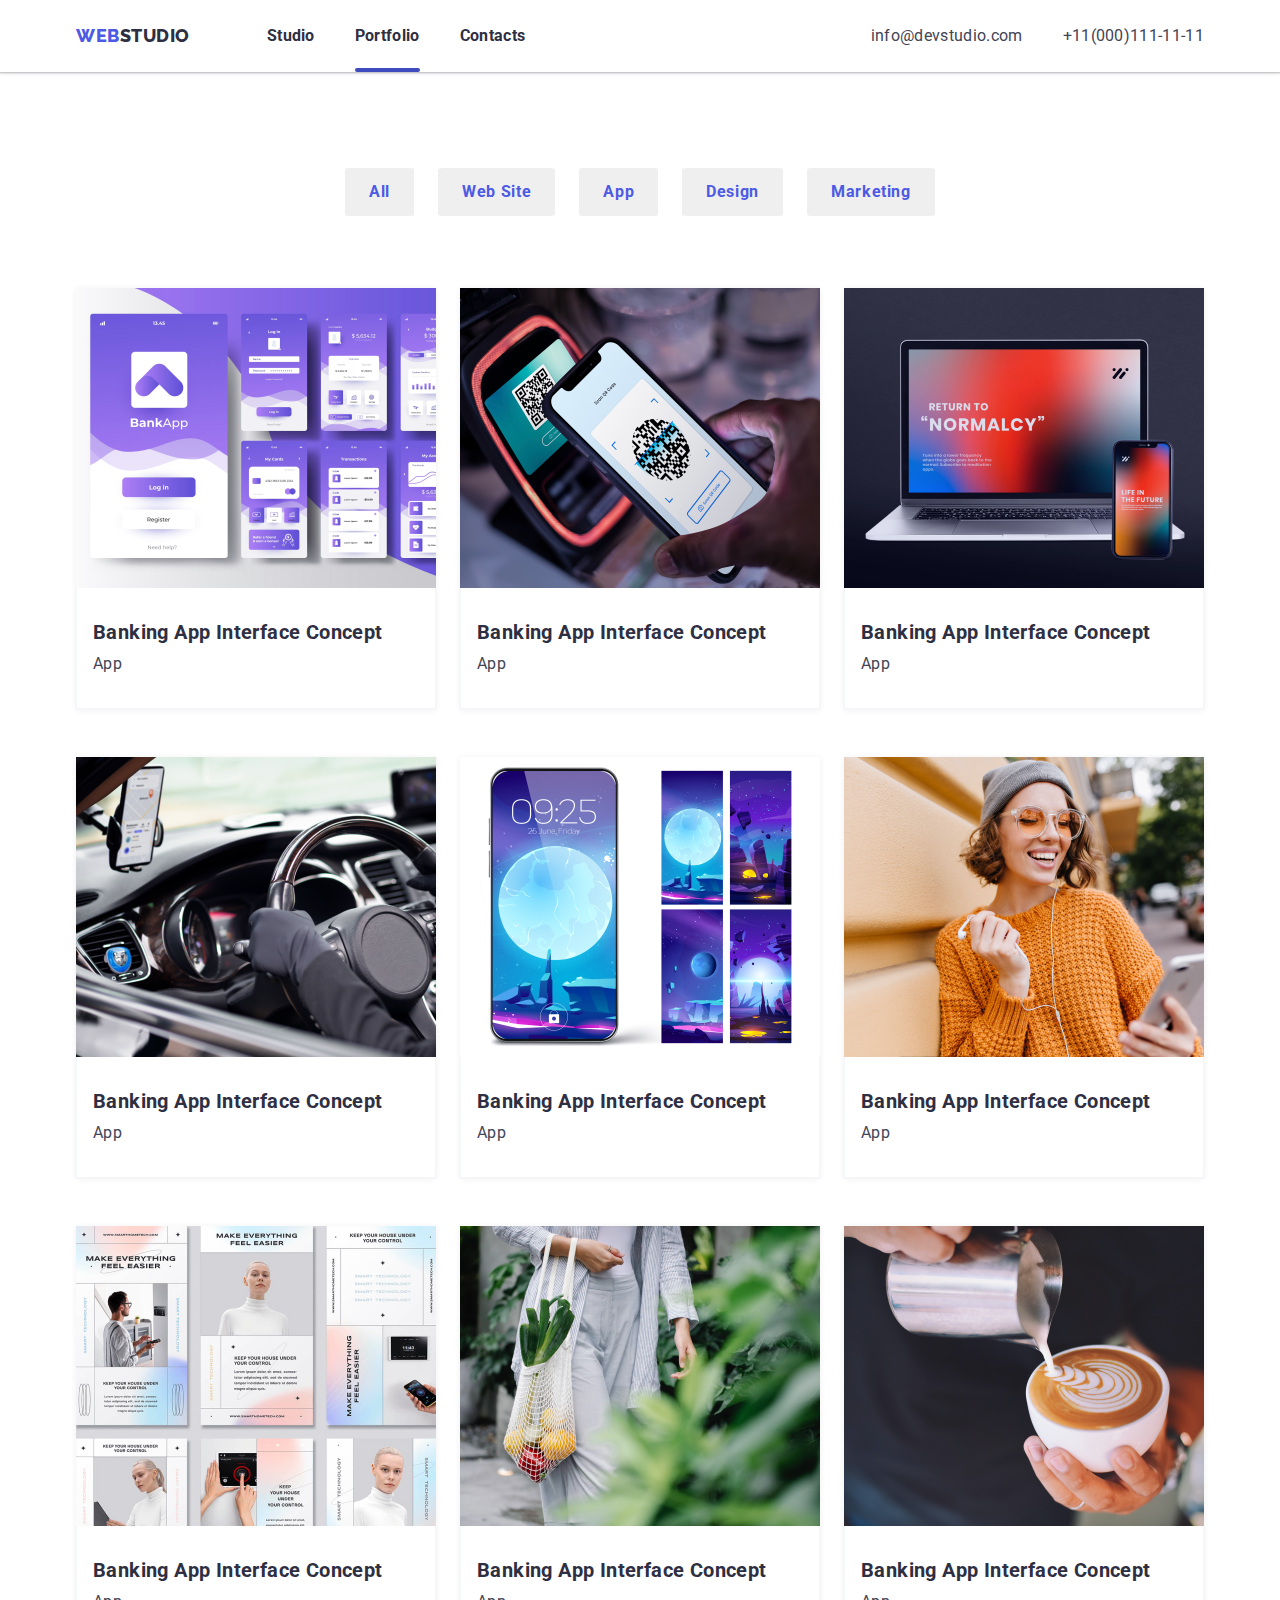
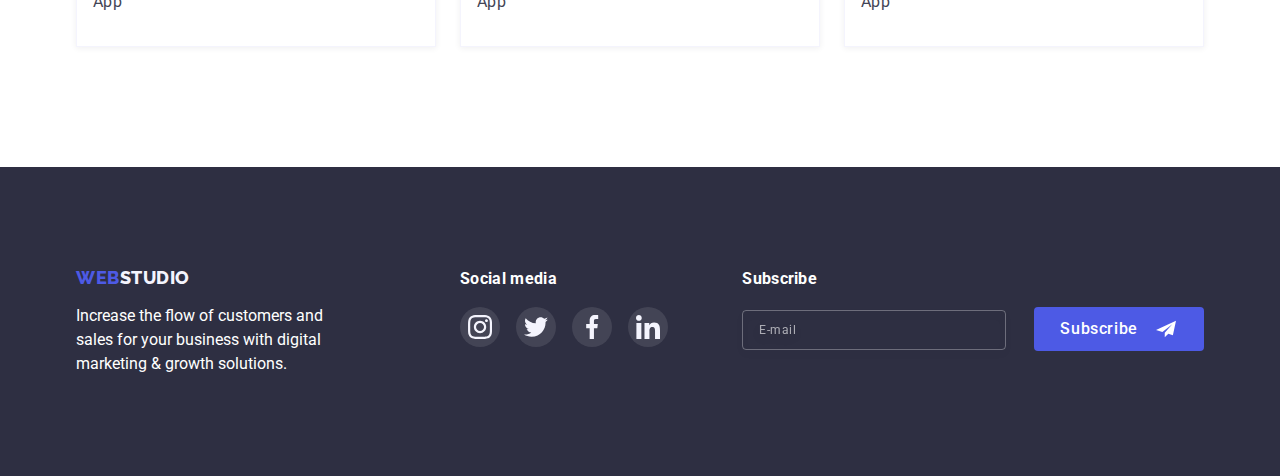
==== commit aab42526: "Fix" ====
--- a/portfolio.html
+++ b/portfolio.html
@@ -39,7 +39,7 @@
 			</nav>
 			<button class="button-header-open js-open-menu">
 				<svg class="burger-button">
-					<use href="./images/symbol-defs2 (2).svg#menu_btn"></use>
+					<use href="./images/burger.svg#bur"></use>
 				</svg>
 			</button>
 			<ul class="authefication-list list">
@@ -55,53 +55,52 @@
 			<div class="container mobile-menu-container">
 				<button class="close-button-burger js-close-menu">
 					<svg class="close-burger">
-						<use href="./images/symbol-defs2 (2).svg#close-burger"></use>
+						<use href="./images/close-button.svg#icon-close-button"></use>
 					</svg>
 				</button>
-				<div class="nav-burger">
-					<nav>
-						<ul class="list-item-burger">
-							<li class="nav-link-burger"><a class="link" href="./index.html">Studio</a></li>
-							<li class="nav-link-burger"><a class="link" href="./portfolio.html">Portfolio</a></li>
-							<li class="nav-link-burger"><a class="link" href="#">Contacts</a></li>
+				<ul class="list-item-burger">
+					<li class="nav-link-burger"><a class="link-burger link" href="./index.html">Studio</a></li>
+					<li class="nav-link-burger"><a class="link-burger link" href="./portfolio.html">Portfolio</a>
+					</li>
+					<li class="nav-link-burger"><a class="link-burger link" href="#">Contacts</a></li>
+				</ul>
+
+				<div class="position-burger-contacts">
+					<div class="auntefication-burger">
+						<ul>
+							<li class="link-mobile-burger"><a class="auntefication-burger-mobile link"
+									href="telto:+11 (000) 111-11-11">+11(000)111-11-11
+								</a>
+							</li>
+							<li class="link-email-burger"><a class="auntefication-burger-link link"
+									href="mailto:info@devstudio.com">info@devstudio.com</a></li>
 						</ul>
-					</nav>
-				</div>
-				<div class="auntefication-burger">
-					<ul>
-						<li class="link-mobile-burger"><a class="link" href="telto:+11 (000) 111-11-11">+11 (000)
-								111-11-11</a></li>
-						<li class="link-email-burger"><a class="link"
-								href="mailto:info@devstudio.com">info@devstudio.com</a></li>
-					</ul>
-				</div>
-				<div class="burger-pos-menu">
-					<ul class="burger-icon-list">
-						<li class="item-burger-icon"><a class="icon-burger-link" href="#">
-								<svg class="icon-burger-menu">
-									<use href="./images/symbol-defs2 (2).svg#icon-instagramteam"></use>
-								</svg>
-							</a>
-						</li>
-						<li class="item-burger-icon"><a class="icon-burger-link" href="#">
-								<svg class="icon-burger-menu">
-									<use href="./images/symbol-defs2 (2).svg#icon-twiterteam"></use>
-								</svg>
-							</a>
-						</li>
-						<li class="item-burger-icon"><a class="icon-burger-link" href="#">
-								<svg class="icon-burger-menu">
-									<use href="./images/symbol-defs2 (2).svg#icon-facebookteam"></use>
-								</svg>
-							</a>
-						</li>
-						<li class="item-burger-icon"><a class="icon-burger-link" href="#">
-								<svg class="icon-burger-menu">
-									<use href="./images/symbol-defs2 (2).svg#icon-linkedinteam"></use>
-								</svg>
-							</a>
-						</li>
-					</ul>
+					</div>
+
+					<div class="burger-pos-menu">
+						<ul class="burger-icon-list">
+							<li class="item-burger-icon"><a class="icon-burger-link" href="#">
+									<svg class="icon-burger-menu">
+										<use href="./images/symbol-defs2.svg#icon-instagramteam"></use>
+									</svg>
+								</a></li>
+							<li class="item-burger-icon"><a class="icon-burger-link" href="#">
+									<svg class="icon-burger-menu">
+										<use href="./images/symbol-defs2.svg#icon-twiterteam"></use>
+									</svg>
+								</a></li>
+							<li class="item-burger-icon"><a class="icon-burger-link" href="#">
+									<svg class="icon-burger-menu">
+										<use href="./images/symbol-defs2.svg#icon-facebookteam"></use>
+									</svg>
+								</a></li>
+							<li class="item-burger-icon"><a class="icon-burger-link" href="#">
+									<svg class="icon-burger-menu">
+										<use href="./images/symbol-defs2.svg#icon-linkedinteam"></use>
+									</svg>
+								</a></li>
+						</ul>
+					</div>
 				</div>
 			</div>
 		</div>
@@ -134,178 +133,178 @@
 						<a class="portfolio-link" href="#">
 							<div class="overlay">
 								<img srcset="
-									./images/portfolio1(1x).jpg 360w,
-									./images/portfolio1(2x).jpg 720w
-								" src="./images/portfolio.jpg" alt="banking-app"
-									sizes="(min-width: 1200px) 33vw,(min-width=768px) and (max-width: 1199px) 50vw,(max-width: 767px) 100vw, 100vw">
-								<div class="box-slyde">
-									<p class="content-slyde">14 Stylish and User-Friendly App Design Concepts · Task
-										Manager
-										App · Calorie Tracker App · Exotic Fruit Ecommerce App · Cloud Storage App
-									</p>
-								</div>
-							</div>
-							<div class="content-portfolio-cards">
-								<h2 class="title-portfolio-list">Banking App Interface Concept</h2>
-								<p class="filter-name">App</p>
-							</div>
-						</a>
-					</li>
-					<li class="portfolio-item-img">
-						<a class="portfolio-link" href="#">
-							<div class="overlay">
-								<img srcset="
-									./images/portfolio2 1x.jpg 360w,
-									./images/portfolio2 2x.jpg 720w
+									./images/portfolio11x.jpg 360w,
+									./images/portfolio2x.jpg 720w
+								" src="./images/portfolio1.jpg" alt="banking-app" height="300"
+									sizes="(min-width: 1200px) 33vw,(min-width:768px) and (max-width: 1199px) 50vw,(max-width: 767px) 100vw, 100vw">
+								<div class="box-slyde">
+									<p class="content-slyde">14 Stylish and User-Friendly App Design Concepts · Task
+										Manager
+										App · Calorie Tracker App · Exotic Fruit Ecommerce App · Cloud Storage App
+									</p>
+								</div>
+							</div>
+							<div class="content-portfolio-cards">
+								<h2 class="title-portfolio-list">Banking App Interface Concept</h2>
+								<p class="filter-name">App</p>
+							</div>
+						</a>
+					</li>
+					<li class="portfolio-item-img">
+						<a class="portfolio-link" href="#">
+							<div class="overlay">
+								<img srcset="
+									./images/portfolio21x.jpg 360w,
+									./images/portfolio22x.jpg 720w
 								" src="./images/photo22.jpg" alt="payment"
-									sizes="(min-width: 1200px) 33vw,(min-width=768px) and (max-width: 1199px) 50vw,(max-width: 767px) 100vw, 100vw">
-								<div class="box-slyde">
-									<p class="content-slyde">14 Stylish and User-Friendly App Design Concepts · Task
-										Manager
-										App · Calorie Tracker App · Exotic Fruit Ecommerce App · Cloud Storage App
-									</p>
-								</div>
-							</div>
-							<div class="content-portfolio-cards">
-								<h2 class="title-portfolio-list">Banking App Interface Concept</h2>
-								<p class="filter-name">App</p>
-							</div>
-						</a>
-					</li>
-					<li class="portfolio-item-img">
-						<a class="portfolio-link" href="#">
-							<div class="overlay">
-								<img srcset="
-									./images/portfolio3 1x.jpg 360w,
-									./images/portfolio3 2x.jpg 720w
+									sizes="(min-width: 1200px) 33vw,(min-width:768px) and (max-width: 1199px) 50vw,(max-width: 767px) 100vw, 100vw">
+								<div class="box-slyde">
+									<p class="content-slyde">14 Stylish and User-Friendly App Design Concepts · Task
+										Manager
+										App · Calorie Tracker App · Exotic Fruit Ecommerce App · Cloud Storage App
+									</p>
+								</div>
+							</div>
+							<div class="content-portfolio-cards">
+								<h2 class="title-portfolio-list">Banking App Interface Concept</h2>
+								<p class="filter-name">App</p>
+							</div>
+						</a>
+					</li>
+					<li class="portfolio-item-img">
+						<a class="portfolio-link" href="#">
+							<div class="overlay">
+								<img srcset="
+									./images/portfolio31x.jpg 360w,
+									./images/portfolio32x.jpg 720w
 								" src="./images/portfolio3.jpg" alt="meditaion app"
-									sizes="(min-width: 1200px) 33vw,(min-width=768px) and (max-width: 1199px) 50vw,(max-width: 767px) 100vw, 100vw">
-								<div class="box-slyde">
-									<p class="content-slyde">14 Stylish and User-Friendly App Design Concepts · Task
-										Manager
-										App · Calorie Tracker App · Exotic Fruit Ecommerce App · Cloud Storage App
-									</p>
-								</div>
-							</div>
-							<div class="content-portfolio-cards">
-								<h2 class="title-portfolio-list">Banking App Interface Concept</h2>
-								<p class="filter-name">App</p>
-							</div>
-						</a>
-					</li>
-					<li class="portfolio-item-img">
-						<a class="portfolio-link" href="#">
-							<div class="overlay">
-								<img srcset="
-									./images/portfolio4 1x.jpg 360w,
-									./images/portfolio4 2x.jpg 720w
+									sizes="(min-width: 1200px) 33vw,(min-width:768px) and (max-width: 1199px) 50vw,(max-width: 767px) 100vw, 100vw">
+								<div class="box-slyde">
+									<p class="content-slyde">14 Stylish and User-Friendly App Design Concepts · Task
+										Manager
+										App · Calorie Tracker App · Exotic Fruit Ecommerce App · Cloud Storage App
+									</p>
+								</div>
+							</div>
+							<div class="content-portfolio-cards">
+								<h2 class="title-portfolio-list">Banking App Interface Concept</h2>
+								<p class="filter-name">App</p>
+							</div>
+						</a>
+					</li>
+					<li class="portfolio-item-img">
+						<a class="portfolio-link" href="#">
+							<div class="overlay">
+								<img srcset="
+									./images/portfolio41x.jpg 360w,
+									./images/portfolio42x.jpg 720w
 								" src="./images/portfolio4.jpg" alt="taxi service"
-									sizes="(min-width: 1200px) 33vw,(min-width=768px) and (max-width: 1199px) 50vw,(max-width: 767px) 100vw, 100vw">
-								<div class="box-slyde">
-									<p class="content-slyde">14 Stylish and User-Friendly App Design Concepts · Task
-										Manager
-										App · Calorie Tracker App · Exotic Fruit Ecommerce App · Cloud Storage App
-									</p>
-								</div>
-							</div>
-							<div class="content-portfolio-cards">
-								<h2 class="title-portfolio-list">Banking App Interface Concept</h2>
-								<p class="filter-name">App</p>
-							</div>
-						</a>
-					</li>
-					<li class="portfolio-item-img">
-						<a class="portfolio-link" href="#">
-							<div class="overlay">
-								<img srcset="
-									./images/portfolio5 1x.jpg 360w,
-									./images/portfolio5 2x.jpg 720w
+									sizes="(min-width: 1200px) 33vw,(min-width:768px) and (max-width: 1199px) 50vw,(max-width: 767px) 100vw, 100vw">
+								<div class="box-slyde">
+									<p class="content-slyde">14 Stylish and User-Friendly App Design Concepts · Task
+										Manager
+										App · Calorie Tracker App · Exotic Fruit Ecommerce App · Cloud Storage App
+									</p>
+								</div>
+							</div>
+							<div class="content-portfolio-cards">
+								<h2 class="title-portfolio-list">Banking App Interface Concept</h2>
+								<p class="filter-name">App</p>
+							</div>
+						</a>
+					</li>
+					<li class="portfolio-item-img">
+						<a class="portfolio-link" href="#">
+							<div class="overlay">
+								<img srcset="
+									./images/portfolio51x.jpg 360w,
+									./images/portfolio52x.jpg 720w
 								" src="./images/portfolio5.jpg" alt="screen illustration"
-									sizes="(min-width: 1200px) 33vw,(min-width=768px) and (max-width: 1199px) 50vw,(max-width: 767px) 100vw, 100vw">
-								<div class="box-slyde">
-									<p class="content-slyde">14 Stylish and User-Friendly App Design Concepts · Task
-										Manager
-										App · Calorie Tracker App · Exotic Fruit Ecommerce App · Cloud Storage App
-									</p>
-								</div>
-							</div>
-							<div class="content-portfolio-cards">
-								<h2 class="title-portfolio-list">Banking App Interface Concept</h2>
-								<p class="filter-name">App</p>
-							</div>
-						</a>
-					</li>
-					<li class="portfolio-item-img">
-						<a class="portfolio-link" href="#">
-							<div class="overlay">
-								<img srcset="
-									./images/portfolio6 1x.jpg 360w,
-									./images/portfolio6 2x.jpg 720w
+									sizes="(min-width: 1200px) 33vw,(min-width:768px) and (max-width: 1199px) 50vw,(max-width: 767px) 100vw, 100vw">
+								<div class="box-slyde">
+									<p class="content-slyde">14 Stylish and User-Friendly App Design Concepts · Task
+										Manager
+										App · Calorie Tracker App · Exotic Fruit Ecommerce App · Cloud Storage App
+									</p>
+								</div>
+							</div>
+							<div class="content-portfolio-cards">
+								<h2 class="title-portfolio-list">Banking App Interface Concept</h2>
+								<p class="filter-name">App</p>
+							</div>
+						</a>
+					</li>
+					<li class="portfolio-item-img">
+						<a class="portfolio-link" href="#">
+							<div class="overlay">
+								<img srcset="
+									./images/portfolio61x.jpg 360w,
+									./images/portfolio62x.jpg 720w
 								" src="./images/portfolio6.jpg" alt="online courses"
-									sizes="(min-width: 1200px) 33vw,(min-width=768px) and (max-width: 1199px) 50vw,(max-width: 767px) 100vw, 100vw">
-								<div class="box-slyde">
-									<p class="content-slyde">14 Stylish and User-Friendly App Design Concepts · Task
-										Manager
-										App · Calorie Tracker App · Exotic Fruit Ecommerce App · Cloud Storage App
-									</p>
-								</div>
-							</div>
-							<div class="content-portfolio-cards">
-								<h2 class="title-portfolio-list">Banking App Interface Concept</h2>
-								<p class="filter-name">App</p>
-							</div>
-						</a>
-					</li>
-					<li class="portfolio-item-img">
-						<a class="portfolio-link" href="#">
-							<div class="overlay">
-								<img srcset="
-									./images/portfolio7 1x.jpg 360w,
-									./images/portfolio7 2x.jpg 720w
+									sizes="(min-width: 1200px) 33vw,(min-width:768px) and (max-width: 1199px) 50vw,(max-width: 767px) 100vw, 100vw">
+								<div class="box-slyde">
+									<p class="content-slyde">14 Stylish and User-Friendly App Design Concepts · Task
+										Manager
+										App · Calorie Tracker App · Exotic Fruit Ecommerce App · Cloud Storage App
+									</p>
+								</div>
+							</div>
+							<div class="content-portfolio-cards">
+								<h2 class="title-portfolio-list">Banking App Interface Concept</h2>
+								<p class="filter-name">App</p>
+							</div>
+						</a>
+					</li>
+					<li class="portfolio-item-img">
+						<a class="portfolio-link" href="#">
+							<div class="overlay">
+								<img srcset="
+									./images/portfolio71x.jpg 360w,
+									./images/portfolio72x.jpg 720w
 								" src="./images/portfolio7.jpg" alt="instagram stories"
-									sizes="(min-width: 1200px) 33vw,(min-width=768px) and (max-width: 1199px) 50vw,(max-width: 767px) 100vw, 100vw">
-								<div class="box-slyde">
-									<p class="content-slyde">14 Stylish and User-Friendly App Design Concepts · Task
-										Manager
-										App · Calorie Tracker App · Exotic Fruit Ecommerce App · Cloud Storage App
-									</p>
-								</div>
-							</div>
-							<div class="content-portfolio-cards">
-								<h2 class="title-portfolio-list">Banking App Interface Concept</h2>
-								<p class="filter-name">App</p>
-							</div>
-						</a>
-					</li>
-					<li class="portfolio-item-img">
-						<a class="portfolio-link" href="#">
-							<div class="overlay">
-								<img srcset="
-									./images/portfolio8 1x.jpg 360w,
-									./images/portfolio8 2x.jpg 720w
+									sizes="(min-width: 1200px) 33vw,(min-width:768px) and (max-width: 1199px) 50vw,(max-width: 767px) 100vw, 100vw">
+								<div class="box-slyde">
+									<p class="content-slyde">14 Stylish and User-Friendly App Design Concepts · Task
+										Manager
+										App · Calorie Tracker App · Exotic Fruit Ecommerce App · Cloud Storage App
+									</p>
+								</div>
+							</div>
+							<div class="content-portfolio-cards">
+								<h2 class="title-portfolio-list">Banking App Interface Concept</h2>
+								<p class="filter-name">App</p>
+							</div>
+						</a>
+					</li>
+					<li class="portfolio-item-img">
+						<a class="portfolio-link" href="#">
+							<div class="overlay">
+								<img srcset="
+									./images/portfolio81x.jpg 360w,
+									./images/portfolio82x.jpg 720w
 								" src="./images/portfolio8.jpg" alt="organic food"
-									sizes="(min-width: 1200px) 33vw,(min-width=768px) and (max-width: 1199px) 50vw,(max-width: 767px) 100vw, 100vw">
-								<div class="box-slyde">
-									<p class="content-slyde">14 Stylish and User-Friendly App Design Concepts · Task
-										Manager
-										App · Calorie Tracker App · Exotic Fruit Ecommerce App · Cloud Storage App
-									</p>
-								</div>
-							</div>
-							<div class="content-portfolio-cards">
-								<h2 class="title-portfolio-list">Banking App Interface Concept</h2>
-								<p class="filter-name">App</p>
-							</div>
-						</a>
-					</li>
-					<li class="portfolio-item-img">
-						<a class="portfolio-link" href="#">
-							<div class="overlay">
-								<img srcset="
-									./images/portfolio9 1x.jpg 360w,
-									./images/portfolio9 2x.jpg 720w
+									sizes="(min-width: 1200px) 33vw,(min-width:768px) and (max-width: 1199px) 50vw,(max-width: 767px) 100vw, 100vw">
+								<div class="box-slyde">
+									<p class="content-slyde">14 Stylish and User-Friendly App Design Concepts · Task
+										Manager
+										App · Calorie Tracker App · Exotic Fruit Ecommerce App · Cloud Storage App
+									</p>
+								</div>
+							</div>
+							<div class="content-portfolio-cards">
+								<h2 class="title-portfolio-list">Banking App Interface Concept</h2>
+								<p class="filter-name">App</p>
+							</div>
+						</a>
+					</li>
+					<li class="portfolio-item-img">
+						<a class="portfolio-link" href="#">
+							<div class="overlay">
+								<img srcset="
+									./images/portfolio91x.jpg 360w,
+									./images/portfolio92x.jpg 720w
 								" src="./images/portfolio9.jpg" alt="fresh coffee"
-									sizes="(min-width: 1200px) 33vw,(min-width=768px) and (max-width: 1199px) 50vw,(max-width: 767px) 100vw, 100vw">
+									sizes="(min-width: 1200px) 33vw,(min-width:768px) and (max-width: 1199px) 50vw,(max-width: 767px) 100vw, 100vw">
 								<div class="box-slyde">
 									<p class="content-slyde">14 Stylish and User-Friendly App Design Concepts · Task
 										Manager
@@ -339,28 +338,28 @@
 						<li class="social-item">
 							<a href="#" class="link-icons">
 								<svg class="icon-svg-footer">
-									<use href="./images/symbol-defs2 (2).svg#icon-instagram-2"></use>
+									<use href="./images/symbol-defs2.svg#icon-instagram-2"></use>
 								</svg>
 							</a>
 						</li>
 						<li class="social-item list">
 							<a href="#" class="link-icons">
 								<svg class="icon-svg-footer">
-									<use href="./images/symbol-defs2 (2).svg#icon-twitter-1"></use>
+									<use href="./images/symbol-defs2.svg#icon-twitter-1"></use>
 								</svg>
 							</a>
 						</li>
 						<li class="social-item list">
 							<a href="#" class="link-icons">
 								<svg class="icon-svg-footer">
-									<use href="./images/symbol-defs2 (2).svg#icon-facebook-1"></use>
+									<use href="./images/symbol-defs2.svg#icon-facebook-1"></use>
 								</svg>
 							</a>
 						</li>
 						<li class="social-item list">
 							<a href="#" class="link-icons">
 								<svg class="icon-svg-footer">
-									<use href="./images/symbol-defs2 (2).svg#icon-linkedin-1"></use>
+									<use href="./images/symbol-defs2.svg#icon-linkedin-1"></use>
 								</svg>
 							</a>
 						</li>
@@ -374,7 +373,7 @@
 					<div class="position-button-subscribe">
 						<button class="button-subscribe" type="submit">Subscribe
 							<svg class="subscribe-icon">
-								<use href="./images/symbol-defs2 (2).svg#icon-subscribe-svg"></use>
+								<use href="./images/symbol-defs2.svg#icon-subscribe-svg"></use>
 							</svg>
 						</button>
 					</div>
--- a/css/styles.css
+++ b/css/styles.css
@@ -91,10 +91,14 @@
 }
 
 /* -------------------------Screen Mobile----------------------------- */
-@media screen and (max-width: 412px) {
+@media screen and (max-width: 480px) {
     .container {
         margin-right: auto;
         margin-left: auto;
+    }
+
+    .footer-contant {
+        margin-bottom: 72px;
     }
 
     /* HEADER */
@@ -262,6 +266,7 @@
 
     .position-burger-contacts {
         margin-top: auto;
+        overflow: hidden;
     }
 
     .header {
@@ -421,7 +426,7 @@
         background-size: cover;
         background-position: center;
         background-repeat: no-repeat;
-        background-image: linear-gradient(to right, rgba(47, 48, 58, 0.8), rgba(47, 48, 58, 0.8)), url("../images/people-office\ 1.jpg");
+        background-image: linear-gradient(to right, rgba(47, 48, 58, 0.8), rgba(47, 48, 58, 0.8)), url("../images/people-office05.jpg");
         border: 1px solid #000000;
         box-sizing: border-box;
         box-shadow: 0px 4px 4px rgba(0, 0, 0, 0.25);
@@ -437,7 +442,7 @@
             background-size: cover;
             background-position: center;
             background-repeat: no-repeat;
-            background-image: linear-gradient(to right, rgba(47, 48, 58, 0.8), rgba(47, 48, 58, 0.8)), url("../images/people-office\ 2x.jpg");
+            background-image: linear-gradient(to right, rgba(47, 48, 58, 0.8), rgba(47, 48, 58, 0.8)), url("../images/people-office2x.jpg");
             border: 1px solid #000000;
             box-sizing: border-box;
             box-shadow: 0px 4px 4px rgba(0, 0, 0, 0.25);
@@ -509,7 +514,7 @@
         line-height: calc(40 / 36);
         letter-spacing: 0.02em;
         color: var(--primary-text-color);
-        padding-bottom: 72px;
+        margin-bottom: 72px;
     }
 
     .team {
@@ -543,7 +548,7 @@
     }
 
     .efects-team-item {
-        padding-right: 24px;
+        margin-right: 24px;
     }
 
     .team-list {
@@ -554,7 +559,7 @@
     }
 
     .team-item {
-        margin-bottom: 32px;
+        margin-bottom: 72px;
         width: 264px;
     }
 
@@ -563,7 +568,7 @@
     }
 
     .efects-team-item:last-child {
-        padding-right: 0;
+        margin-right: 0;
     }
 
     .team-item img {
@@ -591,7 +596,7 @@
 
     .team-icons {
         display: flex;
-        padding: 12px 16px 36px 16px;
+        padding-bottom: 36px;
         justify-content: center;
         align-items: center;
     }
@@ -643,7 +648,7 @@
     }
 
     .customers-item {
-        width: 168px;
+        width: 190px;
         height: 88px;
     }
 
@@ -709,7 +714,7 @@
         display: flex;
         width: 268px;
         margin-top: 16px;
-        margin-bottom: 72px;
+        
         color: var(--buttons-color-hover);
         line-height: 1.5;
         justify-content: center;
@@ -801,6 +806,7 @@
         display: flex;
         justify-content: center;
         align-items: center;
+
     }
 
     .input-email {
@@ -1466,6 +1472,10 @@
         padding: 0 15px;
     }
 
+    .footer-contant {
+        margin-bottom: 72px;
+    }
+
     /* HEADER */
     .mobile-menu {
         position: fixed;
@@ -1501,7 +1511,8 @@
         padding-right: 40px;
         padding-top: 80px;
         padding-bottom: 40px;
-        height: 100%;
+        overflow: scroll;
+        
     }
 
     .close-button-burger {
@@ -1790,7 +1801,7 @@
         background-size: cover;
         background-position: center;
         background-repeat: no-repeat;
-        background-image: linear-gradient(to right, rgba(47, 48, 58, 0.8), rgba(47, 48, 58, 0.8)), url("../images/people-office\ 1.jpg");
+        background-image: linear-gradient(to right, rgba(47, 48, 58, 0.8), rgba(47, 48, 58, 0.8)), url("../images/people-office1x.jpg");
         border: 1px solid #000000;
         box-sizing: border-box;
         box-shadow: 0px 4px 4px rgba(0, 0, 0, 0.25);
@@ -1806,7 +1817,7 @@
             background-size: cover;
             background-position: center;
             background-repeat: no-repeat;
-            background-image: linear-gradient(to right, rgba(47, 48, 58, 0.8), rgba(47, 48, 58, 0.8)), url("../images/people-office\ 2x.jpg");
+            background-image: linear-gradient(to right, rgba(47, 48, 58, 0.8), rgba(47, 48, 58, 0.8)), url("../images/people-office2x.jpg");
             border: 1px solid #000000;
             box-sizing: border-box;
             box-shadow: 0px 4px 4px rgba(0, 0, 0, 0.25);
@@ -1912,7 +1923,7 @@
     }
 
     .efects-team-item {
-        padding-right: 24px;
+        margin-right: 24px;
     }
 
     .team-list {
@@ -1932,7 +1943,7 @@
     }
 
     .efects-team-item:last-child {
-        padding-right: 0;
+        margin-right: 0;
     }
 
     .team-item img {
@@ -2012,7 +2023,7 @@
     }
 
     .customers-item {
-        width: 168px;
+        width: 190px;
         height: 88px;
     }
 
@@ -2078,7 +2089,7 @@
         display: flex;
         width: 268px;
         margin-top: 16px;
-        margin-bottom: 72px;
+        
         color: var(--buttons-color-hover);
         line-height: 1.5;
         justify-content: center;
@@ -2170,6 +2181,7 @@
         display: flex;
         justify-content: center;
         align-items: center;
+        
     }
 
     .input-email {
@@ -3065,7 +3077,7 @@
         background-size: cover;
         background-position: center;
         background-repeat: no-repeat;
-        background-image: linear-gradient(to right, rgba(47, 48, 58, 0.8), rgba(47, 48, 58, 0.8)), url("../images/people-office\ 1.jpg");
+        background-image: linear-gradient(to right, rgba(47, 48, 58, 0.8), rgba(47, 48, 58, 0.8)), url("../images/people-office1x.jpg");
         border: 1px solid #000000;
         box-sizing: border-box;
         box-shadow: 0px 4px 4px rgba(0, 0, 0, 0.25);
@@ -3081,7 +3093,7 @@
             background-size: cover;
             background-position: center;
             background-repeat: no-repeat;
-            background-image: linear-gradient(to right, rgba(47, 48, 58, 0.8), rgba(47, 48, 58, 0.8)), url("../images/people-office\ 2x.jpg");
+            background-image: linear-gradient(to right, rgba(47, 48, 58, 0.8), rgba(47, 48, 58, 0.8)), url("../images/people-office2x.jpg");
             border: 1px solid #000000;
             box-sizing: border-box;
             box-shadow: 0px 4px 4px rgba(0, 0, 0, 0.25);
@@ -3298,7 +3310,8 @@
     }
 
     .customers-item {
-        flex-basis: calc((100% - 2 * 24px) / 3);
+        /* flex-basis: calc((100% - 2 * 24px) / 3); */
+        width: 168px;
         height: 88px;
     }
 
@@ -3347,6 +3360,7 @@
     }
 
     .footer-contant {
+        margin-bottom: 72px;
         margin-right: 24px;
     }
 
@@ -3459,9 +3473,6 @@
         display: flex;
     }
 
-    .box-subscribe {
-        margin-top: 72px;
-    }
 
     .position-button-subscribe {
         margin-left: 24px;
@@ -4325,7 +4336,7 @@
         background-size: cover;
         background-position: center;
         background-repeat: no-repeat;
-        background-image: linear-gradient(to right, rgba(47, 48, 58, 0.8), rgba(47, 48, 58, 0.8)), url("../images/people-office\ 1.jpg");
+        background-image: linear-gradient(to right, rgba(47, 48, 58, 0.8), rgba(47, 48, 58, 0.8)), url("../images/people-office1x.jpg");
         border: 1px solid #000000;
         box-sizing: border-box;
         box-shadow: 0px 4px 4px rgba(0, 0, 0, 0.25);
@@ -4341,7 +4352,7 @@
             background-size: cover;
             background-position: center;
             background-repeat: no-repeat;
-            background-image: linear-gradient(to right, rgba(47, 48, 58, 0.8), rgba(47, 48, 58, 0.8)), url("../images/people-office\ 2x.jpg");
+            background-image: linear-gradient(to right, rgba(47, 48, 58, 0.8), rgba(47, 48, 58, 0.8)), url("../images/people-office2x.jpg");
             border: 1px solid #000000;
             box-sizing: border-box;
             box-shadow: 0px 4px 4px rgba(0, 0, 0, 0.25);
@@ -4617,6 +4628,7 @@
     }
 
     .footer-contant {
+    
         margin-right: 120px;
     }
 
@@ -5341,4 +5353,12 @@
         box-shadow: 0px 4px 4px rgba(0, 0, 0, 0.15);
         border-radius: 4px;
     }
+}
+
+.mobile-menu.is-open > body {
+    overflow: hidden;
+}
+
+.list-item-burger {
+    max-height: 100%;
 }